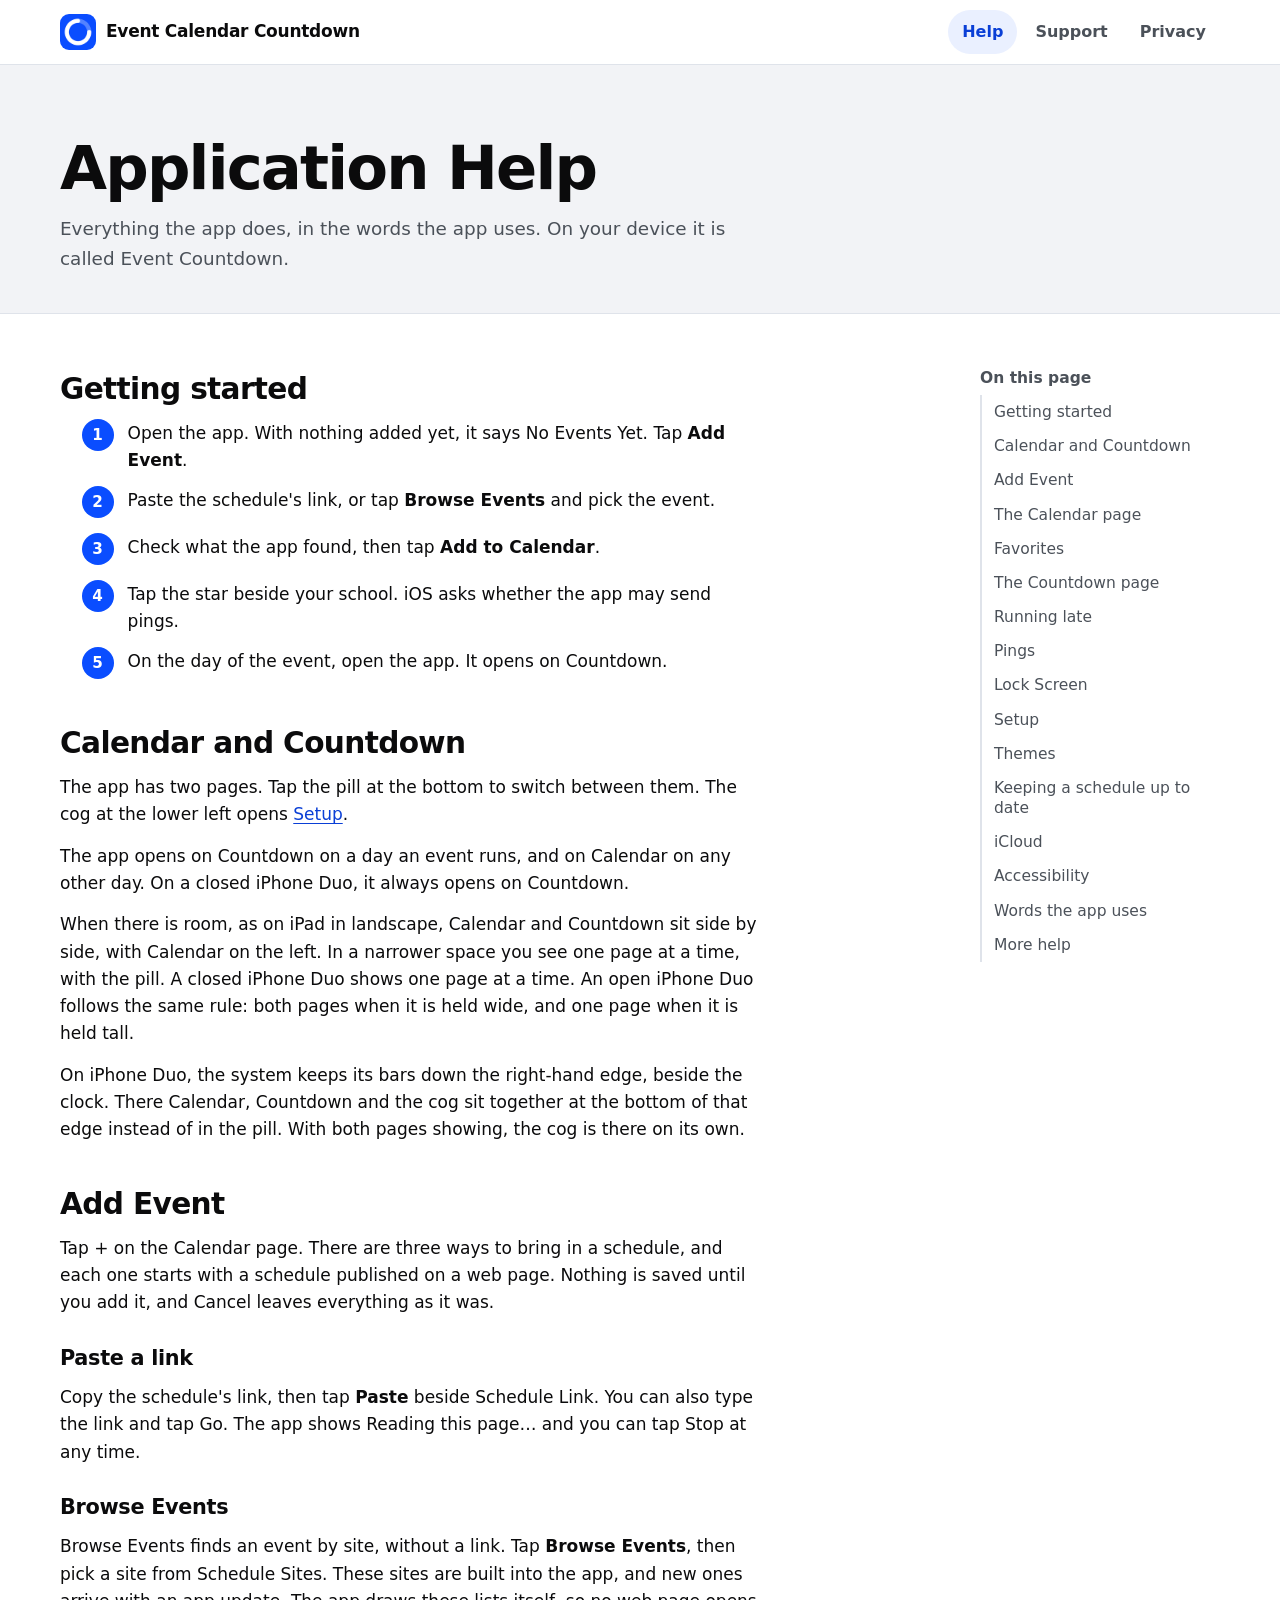
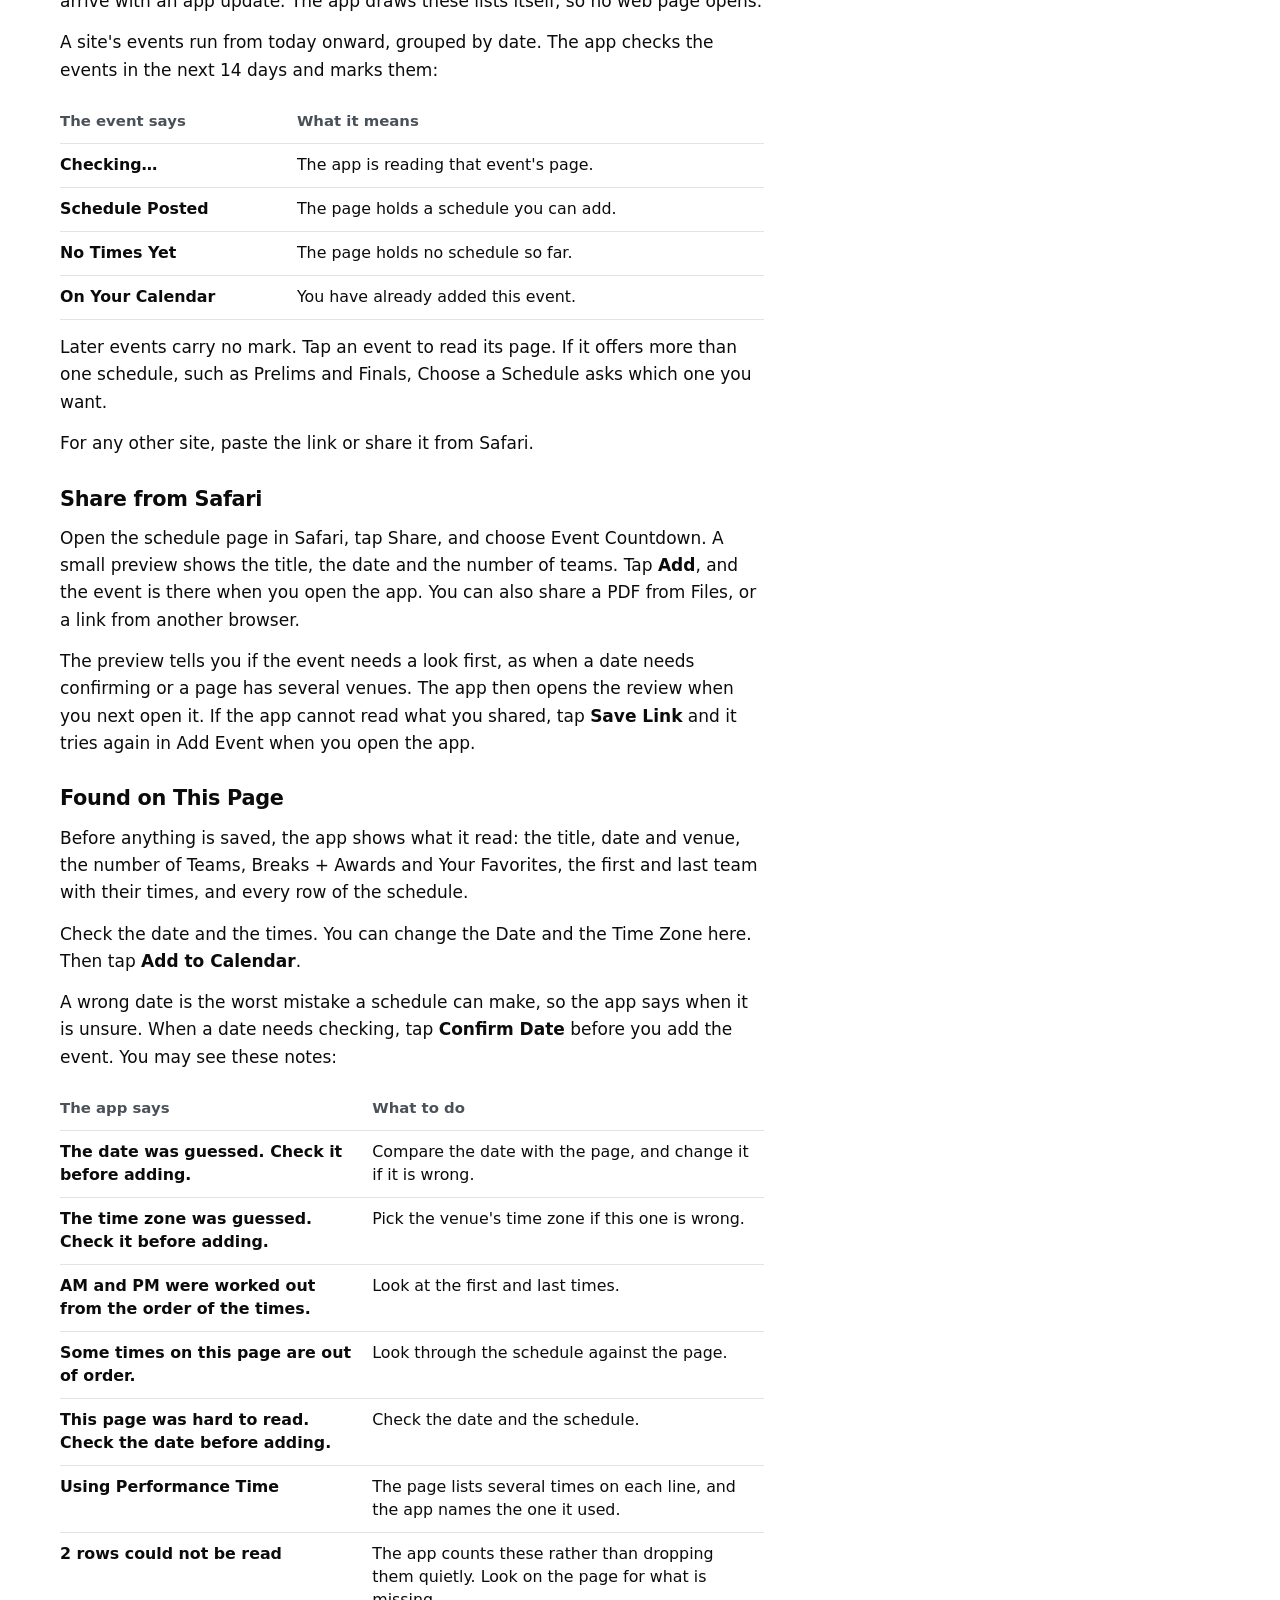
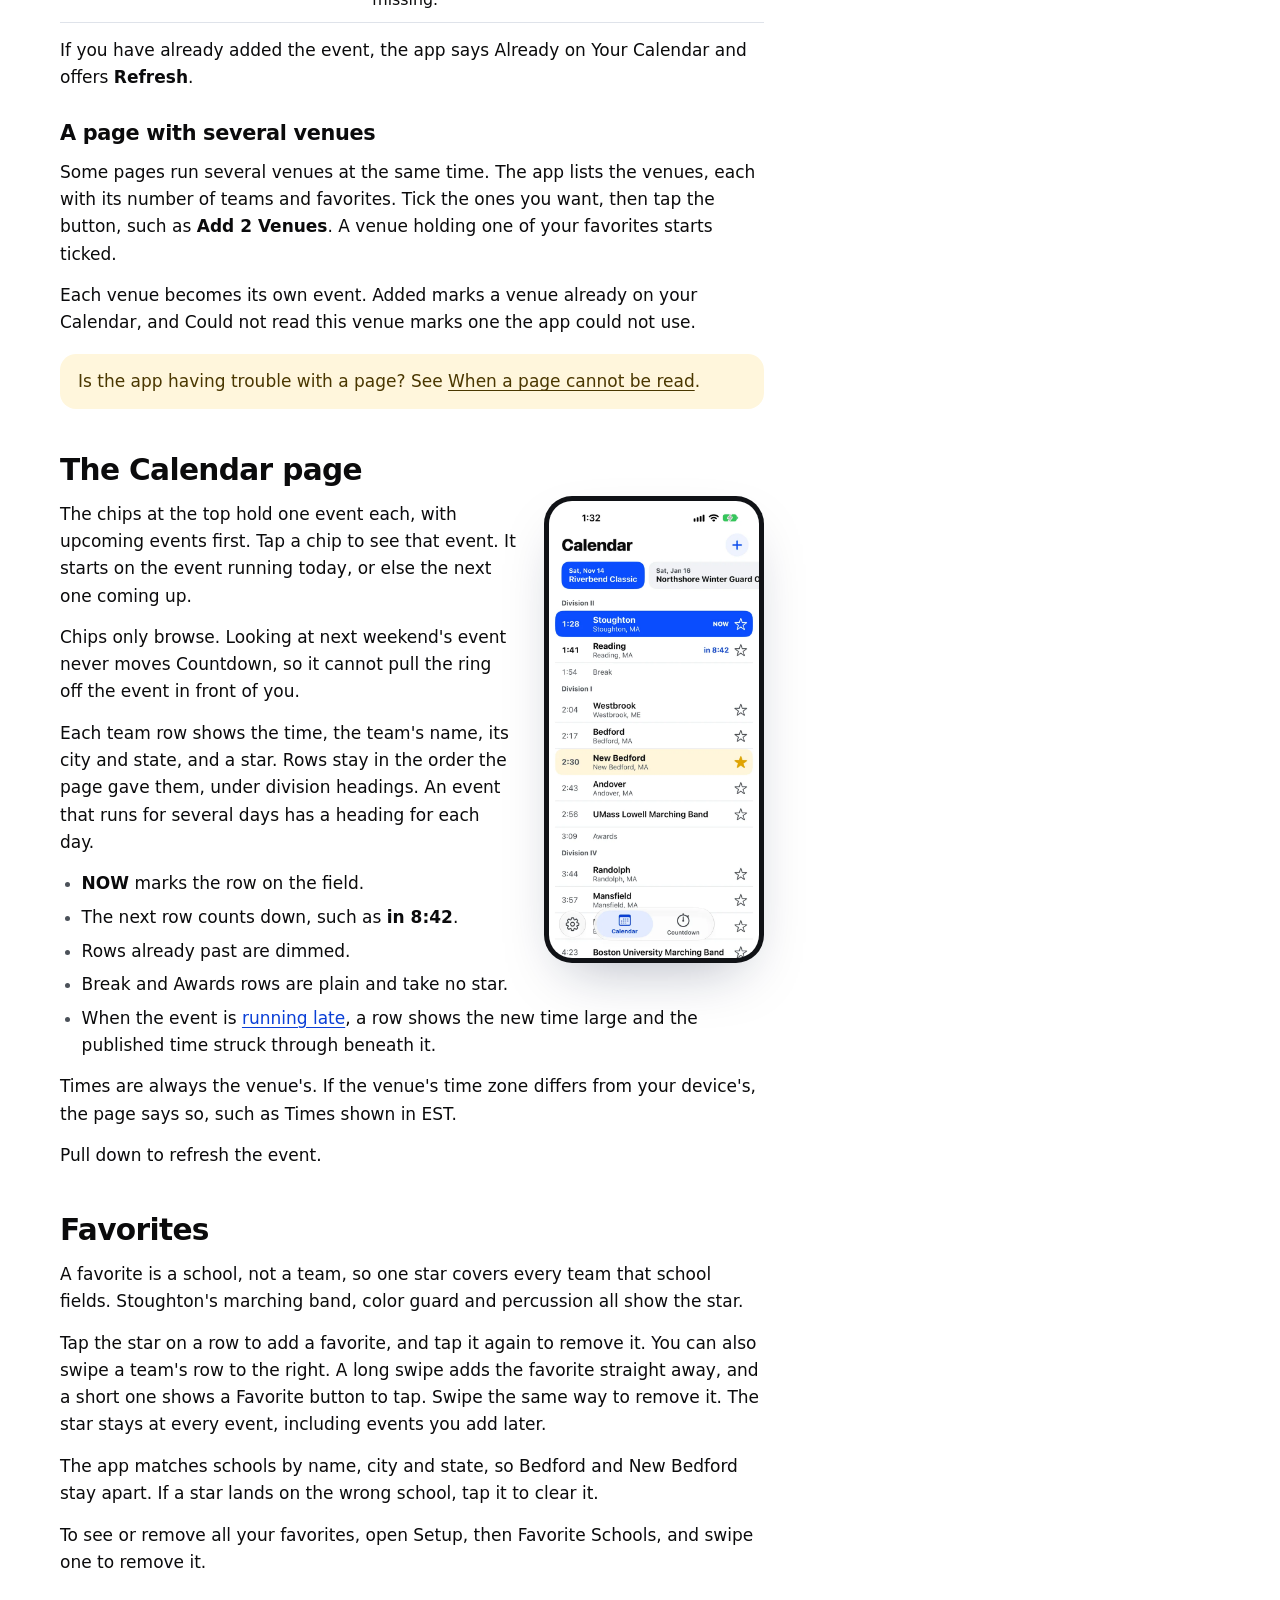
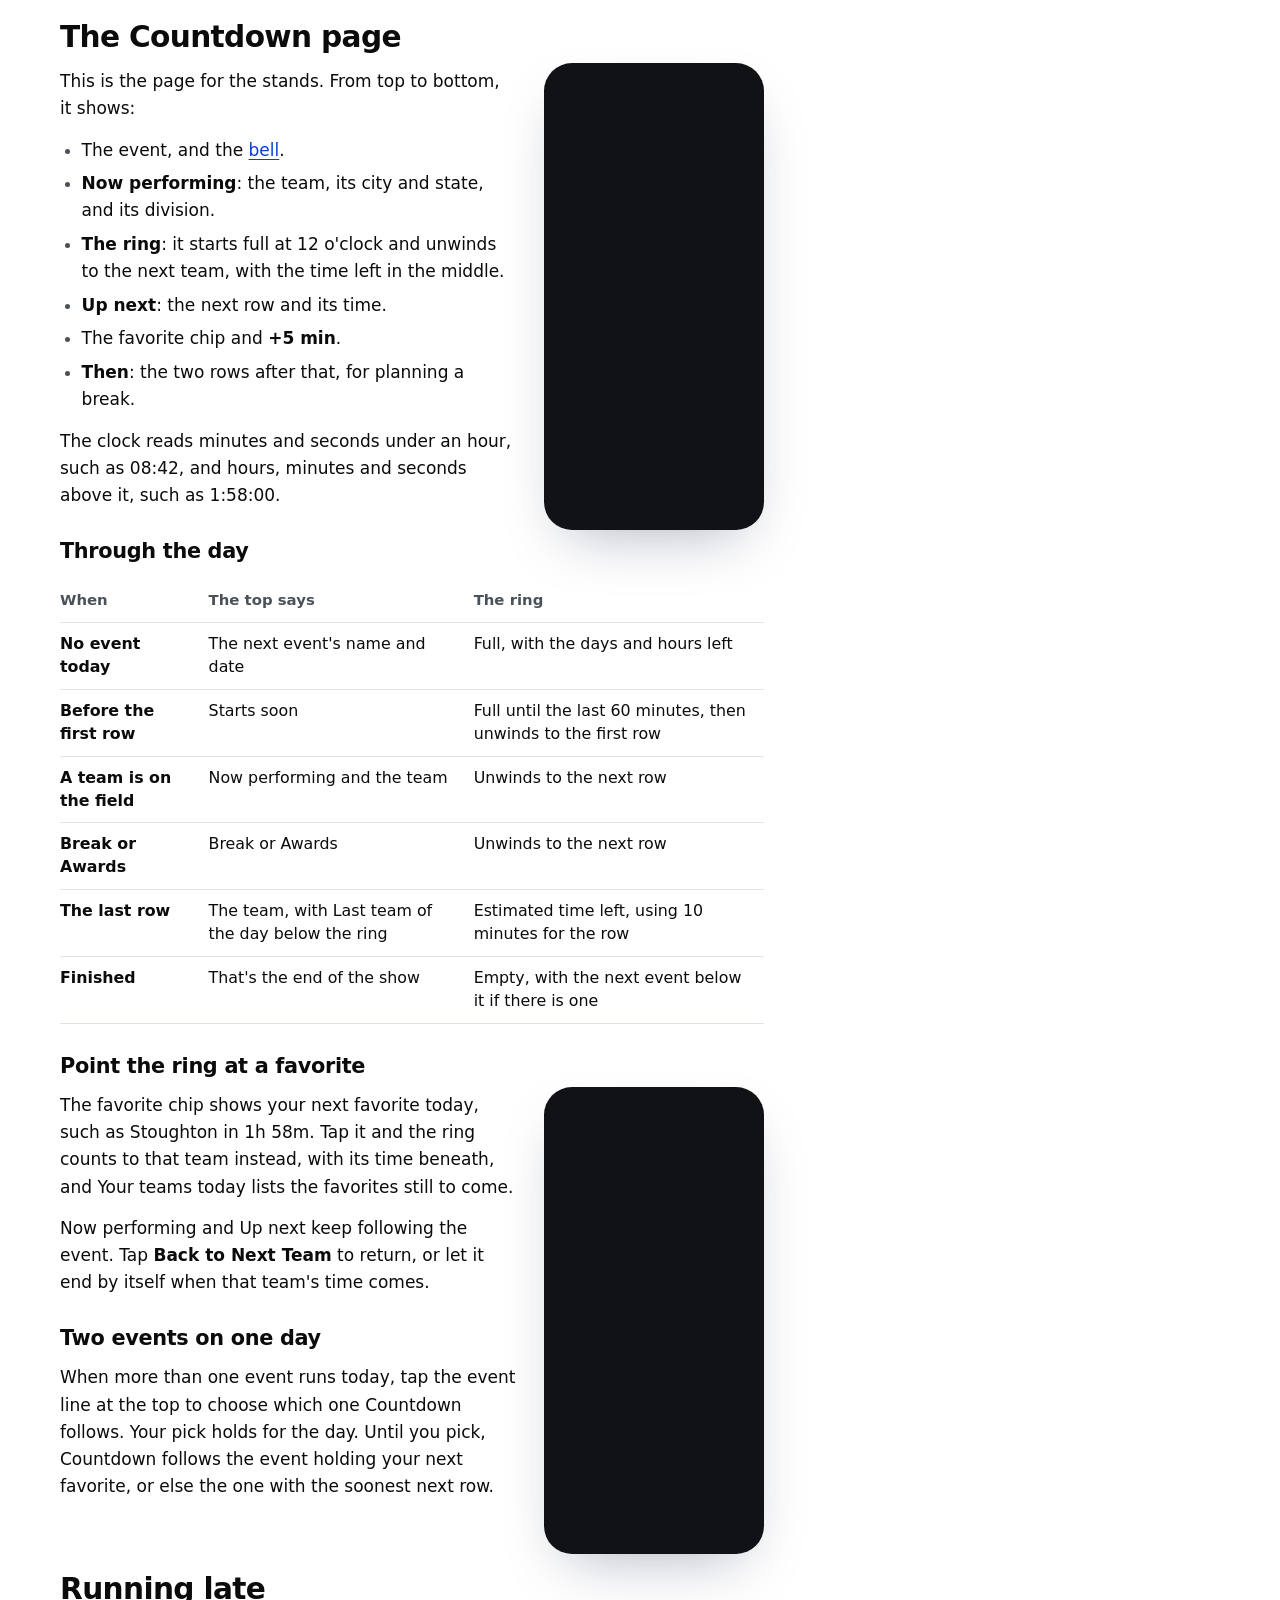
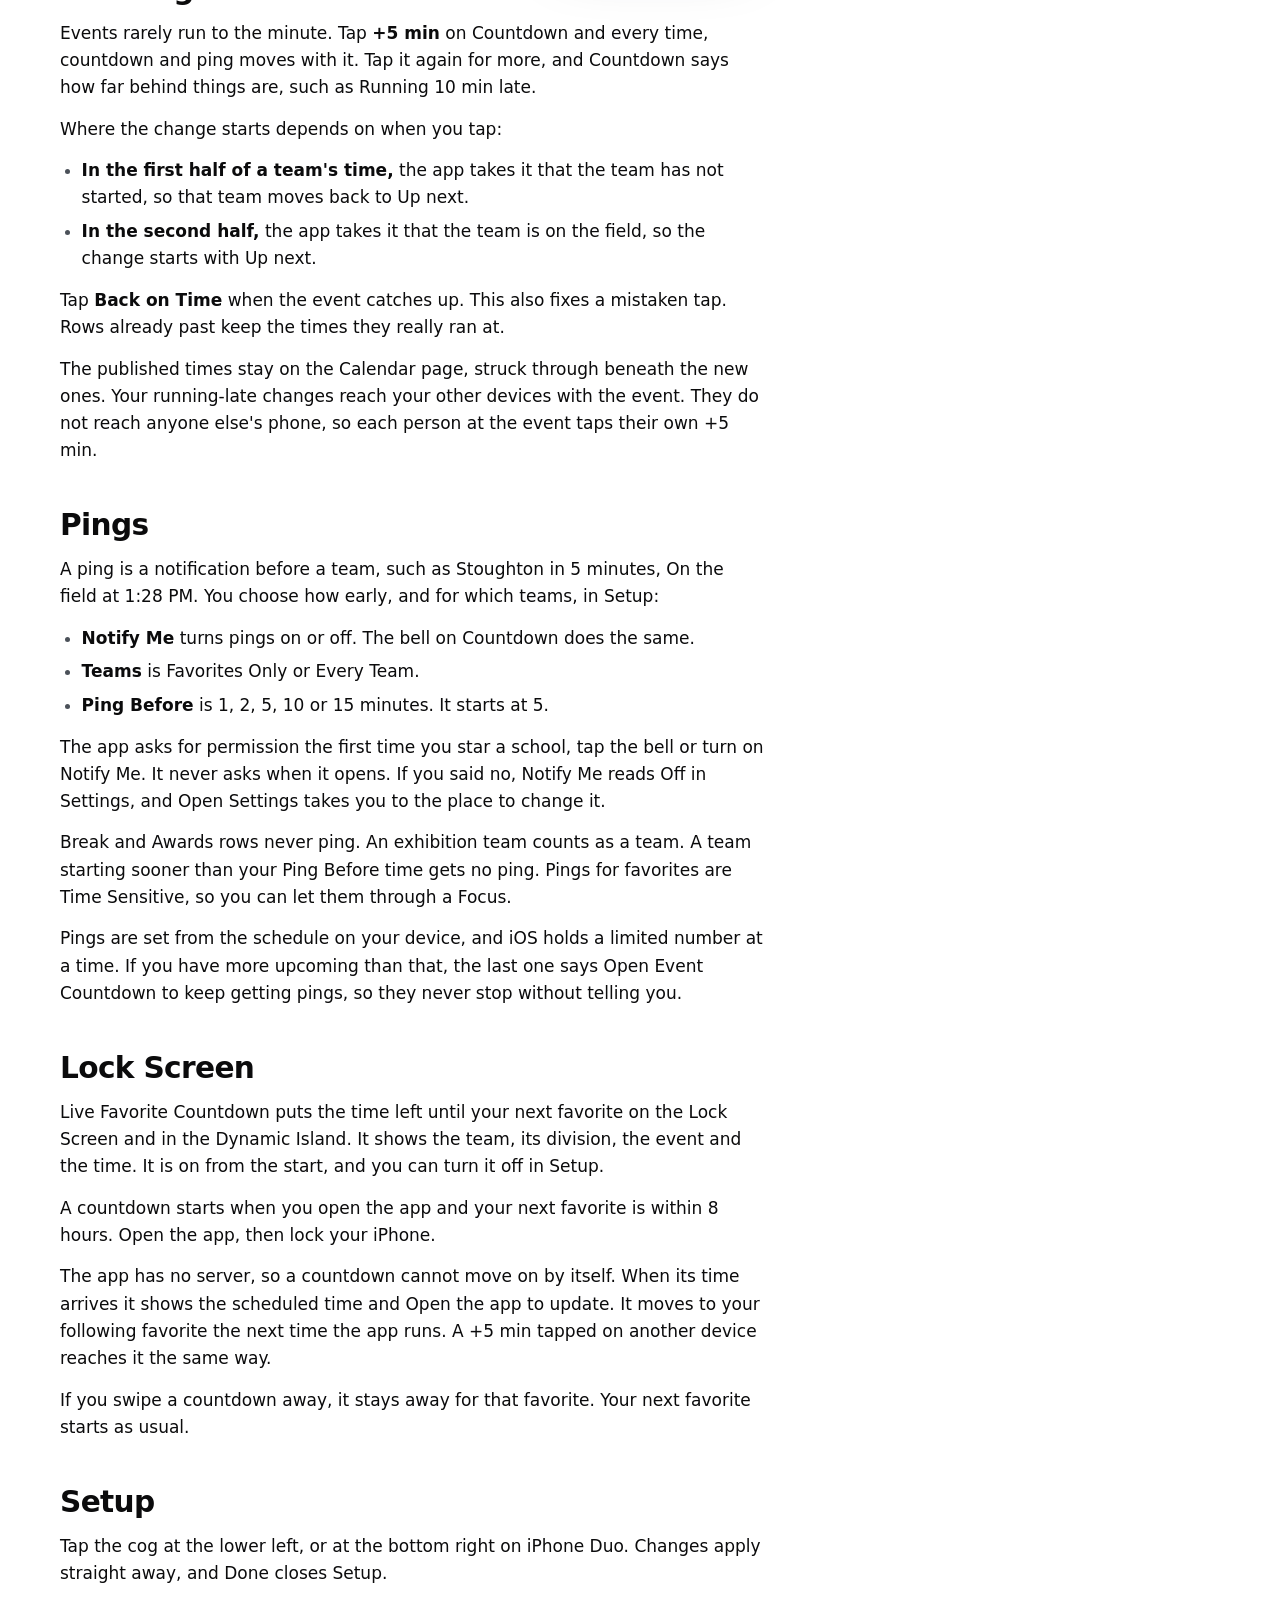
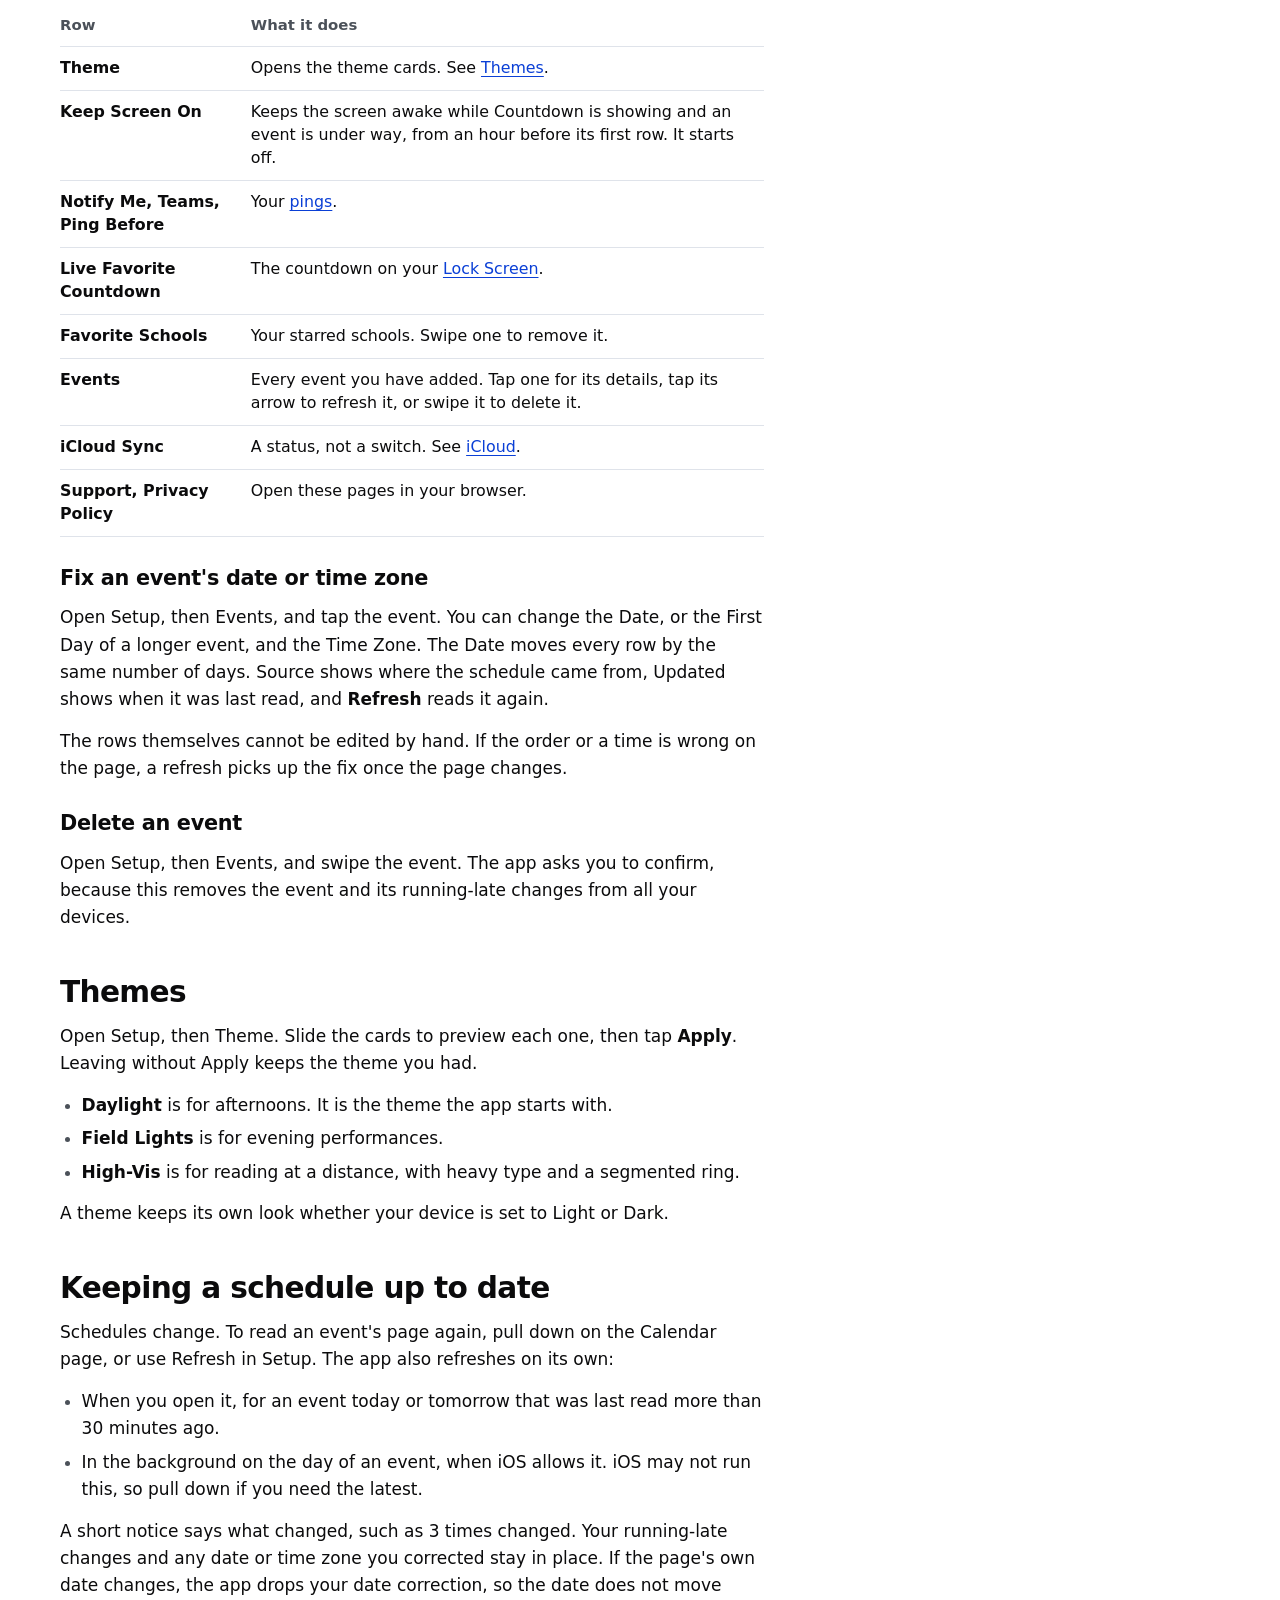
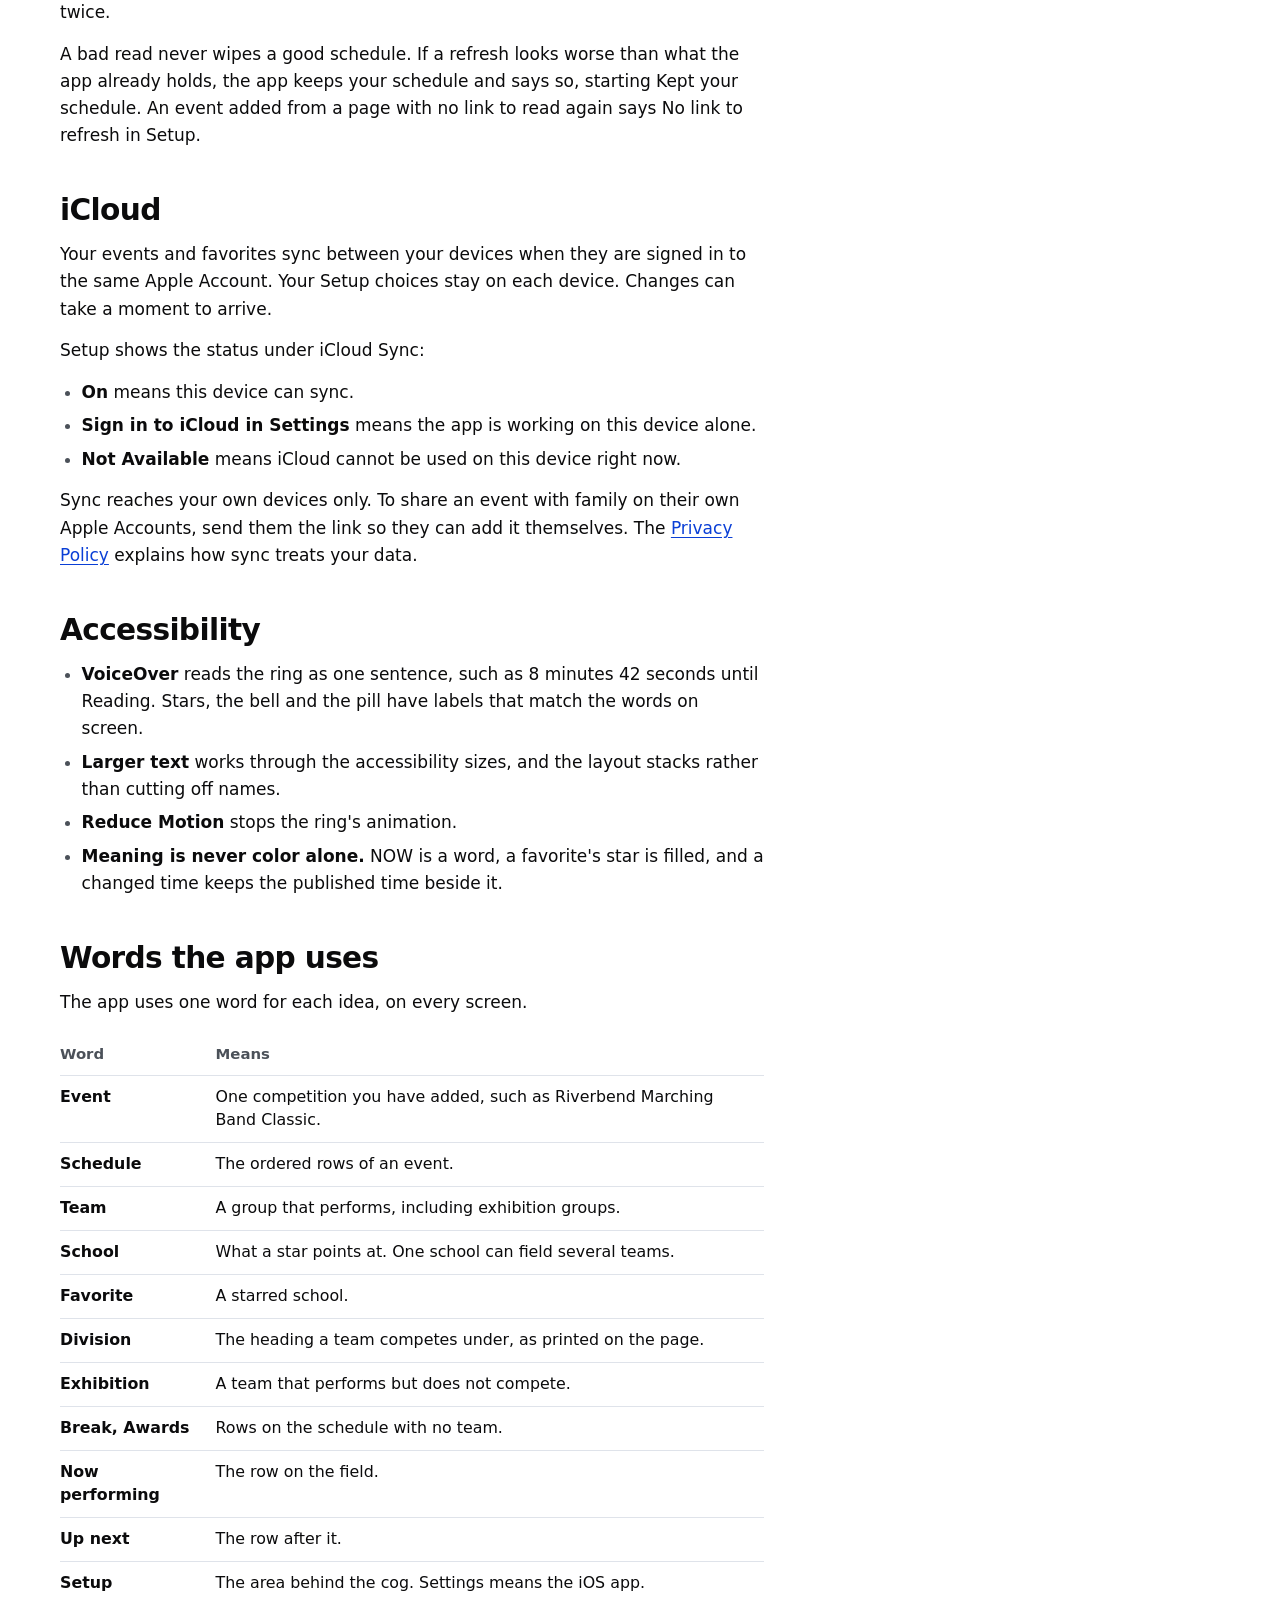
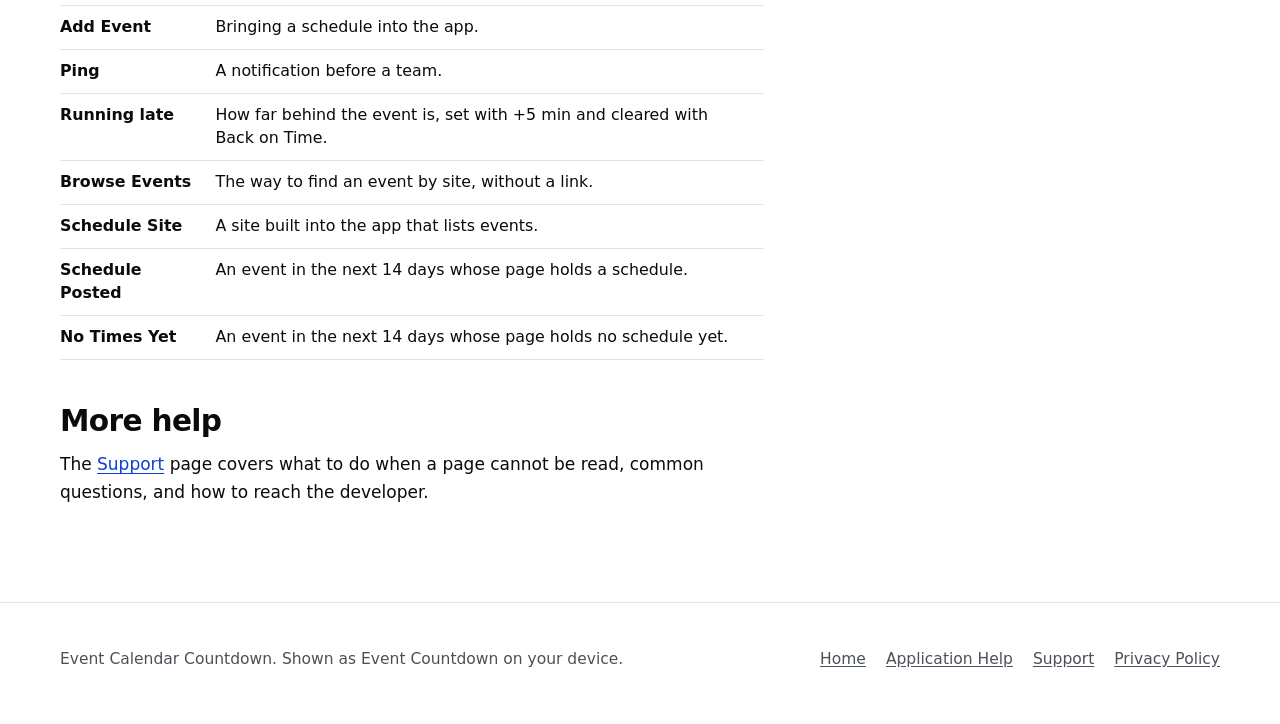
==== help/index.html @ 57c21046 "Date the policy November 2, 2026 and describe the iPhone Duo side bar in Help" ====
<!doctype html>
<html lang="en">
<head>
<meta charset="utf-8">
<meta name="viewport" content="width=device-width, initial-scale=1">
<meta http-equiv="Content-Security-Policy" content="default-src 'none'; img-src 'self'; style-src 'self'; base-uri 'none'; form-action 'none'">
<meta name="referrer" content="no-referrer">
<title>Application Help · Event Calendar Countdown</title>
<meta name="description" content="Every feature of Event Calendar Countdown, from adding a schedule to the Lock Screen countdown.">
<meta name="color-scheme" content="light dark">
<meta name="theme-color" content="#ffffff" media="(prefers-color-scheme: light)">
<meta name="theme-color" content="#0a0e13" media="(prefers-color-scheme: dark)">
<link rel="canonical" href="https://mgapps7.github.io/event-calendar-countdown/help/">
<meta property="og:type" content="website">
<meta property="og:site_name" content="Event Calendar Countdown">
<meta property="og:title" content="Application Help · Event Calendar Countdown">
<meta property="og:description" content="Every feature of Event Calendar Countdown, from adding a schedule to the Lock Screen countdown.">
<meta property="og:url" content="https://mgapps7.github.io/event-calendar-countdown/help/">
<meta property="og:image" content="https://mgapps7.github.io/event-calendar-countdown/assets/icon-512.png">
<link rel="icon" type="image/png" sizes="96x96" href="../assets/icon-96.png">
<link rel="apple-touch-icon" href="../assets/apple-touch-icon.png">
<link rel="stylesheet" href="../assets/site.css">
</head>
<body>
<a class="skip" href="#main">Skip to content</a>
<header class="site-header">
  <div class="wrap">
    <a class="brand" href="../">
      <img src="../assets/icon-96.png" width="36" height="36" alt="">
      <span>Event Calendar Countdown</span>
    </a>
    <nav class="site-nav" aria-label="Main">
      <ul>
        <li><a href="../help/" aria-current="page">Help</a></li>
        <li><a href="../support/">Support</a></li>
        <li><a href="../privacy/">Privacy</a></li>
      </ul>
    </nav>
  </div>
</header>
<main id="main">
<div class="doc-head">
  <div class="wrap">
    <h1>Application Help</h1>
    <p>Everything the app does, in the words the app uses. On your device it is called Event Countdown.</p>
  </div>
</div>
<div class="wrap doc-layout">
  <nav class="toc" aria-labelledby="toc-title">
    <h2 id="toc-title">On this page</h2>
    <ol>
      <li><a href="#getting-started">Getting started</a></li>
      <li><a href="#pages">Calendar and Countdown</a></li>
      <li><a href="#add-event">Add Event</a></li>
      <li><a href="#calendar">The Calendar page</a></li>
      <li><a href="#favorites">Favorites</a></li>
      <li><a href="#countdown">The Countdown page</a></li>
      <li><a href="#running-late">Running late</a></li>
      <li><a href="#pings">Pings</a></li>
      <li><a href="#lock-screen">Lock Screen</a></li>
      <li><a href="#setup">Setup</a></li>
      <li><a href="#themes">Themes</a></li>
      <li><a href="#refresh">Keeping a schedule up to date</a></li>
      <li><a href="#icloud">iCloud</a></li>
      <li><a href="#accessibility">Accessibility</a></li>
      <li><a href="#words">Words the app uses</a></li>
      <li><a href="#more-help">More help</a></li>
    </ol>
  </nav>
  <article class="prose">
<h2 id="getting-started">Getting started</h2>
<ol class="steps">
  <li>Open the app. With nothing added yet, it says No Events Yet. Tap <strong>Add Event</strong>.</li>
  <li>Paste the schedule's link, or tap <strong>Browse Events</strong> and pick the event.</li>
  <li>Check what the app found, then tap <strong>Add to Calendar</strong>.</li>
  <li>Tap the star beside your school. iOS asks whether the app may send pings.</li>
  <li>On the day of the event, open the app. It opens on Countdown.</li>
</ol>

<h2 id="pages">Calendar and Countdown</h2>
<p>The app has two pages. Tap the pill at the bottom to switch between them. The cog at the lower left opens <a href="#setup">Setup</a>.</p>
<p>The app opens on Countdown on a day an event runs, and on Calendar on any other day. On a closed iPhone Duo, it always opens on Countdown.</p>
<p>When there is room, as on iPad in landscape, Calendar and Countdown sit side by side, with Calendar on the left. In a narrower space you see one page at a time, with the pill. A closed iPhone Duo shows one page at a time. An open iPhone Duo follows the same rule: both pages when it is held wide, and one page when it is held tall.</p>
<p>On iPhone Duo, the system keeps its bars down the right-hand edge, beside the clock. There Calendar, Countdown and the cog sit together at the bottom of that edge instead of in the pill. With both pages showing, the cog is there on its own.</p>

<h2 id="add-event">Add Event</h2>
<p>Tap + on the Calendar page. There are three ways to bring in a schedule, and each one starts with a schedule published on a web page. Nothing is saved until you add it, and Cancel leaves everything as it was.</p>

<h3 id="paste-a-link">Paste a link</h3>
<p>Copy the schedule's link, then tap <strong>Paste</strong> beside Schedule Link. You can also type the link and tap Go. The app shows Reading this page… and you can tap Stop at any time.</p>

<h3 id="browse-events">Browse Events</h3>
<p>Browse Events finds an event by site, without a link. Tap <strong>Browse Events</strong>, then pick a site from Schedule Sites. These sites are built into the app, and new ones arrive with an app update. The app draws these lists itself, so no web page opens.</p>
<p>A site's events run from today onward, grouped by date. The app checks the events in the next 14 days and marks them:</p>
<table class="stack">
  <thead><tr><th scope="col">The event says</th><th scope="col">What it means</th></tr></thead>
  <tbody>
    <tr><td data-label="The event says">Checking…</td><td data-label="What it means">The app is reading that event's page.</td></tr>
    <tr><td data-label="The event says">Schedule Posted</td><td data-label="What it means">The page holds a schedule you can add.</td></tr>
    <tr><td data-label="The event says">No Times Yet</td><td data-label="What it means">The page holds no schedule so far.</td></tr>
    <tr><td data-label="The event says">On Your Calendar</td><td data-label="What it means">You have already added this event.</td></tr>
  </tbody>
</table>
<p>Later events carry no mark. Tap an event to read its page. If it offers more than one schedule, such as Prelims and Finals, Choose a Schedule asks which one you want.</p>
<p>For any other site, paste the link or share it from Safari.</p>

<h3 id="share">Share from Safari</h3>
<p>Open the schedule page in Safari, tap Share, and choose Event Countdown. A small preview shows the title, the date and the number of teams. Tap <strong>Add</strong>, and the event is there when you open the app. You can also share a PDF from Files, or a link from another browser.</p>
<p>The preview tells you if the event needs a look first, as when a date needs confirming or a page has several venues. The app then opens the review when you next open it. If the app cannot read what you shared, tap <strong>Save Link</strong> and it tries again in Add Event when you open the app.</p>

<h3 id="found-on-this-page">Found on This Page</h3>
<p>Before anything is saved, the app shows what it read: the title, date and venue, the number of Teams, Breaks + Awards and Your Favorites, the first and last team with their times, and every row of the schedule.</p>
<p>Check the date and the times. You can change the Date and the Time Zone here. Then tap <strong>Add to Calendar</strong>.</p>
<p>A wrong date is the worst mistake a schedule can make, so the app says when it is unsure. When a date needs checking, tap <strong>Confirm Date</strong> before you add the event. You may see these notes:</p>
<table class="stack">
  <thead><tr><th scope="col">The app says</th><th scope="col">What to do</th></tr></thead>
  <tbody>
    <tr><td data-label="The app says">The date was guessed. Check it before adding.</td><td data-label="What to do">Compare the date with the page, and change it if it is wrong.</td></tr>
    <tr><td data-label="The app says">The time zone was guessed. Check it before adding.</td><td data-label="What to do">Pick the venue's time zone if this one is wrong.</td></tr>
    <tr><td data-label="The app says">AM and PM were worked out from the order of the times.</td><td data-label="What to do">Look at the first and last times.</td></tr>
    <tr><td data-label="The app says">Some times on this page are out of order.</td><td data-label="What to do">Look through the schedule against the page.</td></tr>
    <tr><td data-label="The app says">This page was hard to read. Check the date before adding.</td><td data-label="What to do">Check the date and the schedule.</td></tr>
    <tr><td data-label="The app says">Using Performance Time</td><td data-label="What to do">The page lists several times on each line, and the app names the one it used.</td></tr>
    <tr><td data-label="The app says">2 rows could not be read</td><td data-label="What to do">The app counts these rather than dropping them quietly. Look on the page for what is missing.</td></tr>
  </tbody>
</table>
<p>If you have already added the event, the app says Already on Your Calendar and offers <strong>Refresh</strong>.</p>

<h3 id="venues">A page with several venues</h3>
<p>Some pages run several venues at the same time. The app lists the venues, each with its number of teams and favorites. Tick the ones you want, then tap the button, such as <strong>Add 2 Venues</strong>. A venue holding one of your favorites starts ticked.</p>
<p>Each venue becomes its own event. Added marks a venue already on your Calendar, and Could not read this venue marks one the app could not use.</p>
<div class="note">Is the app having trouble with a page? See <a href="../support/#when-a-page-cannot-be-read">When a page cannot be read</a>.</div>

<h2 id="calendar">The Calendar page</h2>
<figure class="phone shot"><img src="../assets/shots/iphone-calendar.webp" width="680" height="1478" loading="lazy" alt="The Calendar page. Stoughton shows NOW, Reading counts down, Break and Awards rows have no star, and New Bedford is starred."></figure>
<p>The chips at the top hold one event each, with upcoming events first. Tap a chip to see that event. It starts on the event running today, or else the next one coming up.</p>
<p>Chips only browse. Looking at next weekend's event never moves Countdown, so it cannot pull the ring off the event in front of you.</p>
<p>Each team row shows the time, the team's name, its city and state, and a star. Rows stay in the order the page gave them, under division headings. An event that runs for several days has a heading for each day.</p>
<ul>
  <li><strong>NOW</strong> marks the row on the field.</li>
  <li>The next row counts down, such as <strong>in 8:42</strong>.</li>
  <li>Rows already past are dimmed.</li>
  <li>Break and Awards rows are plain and take no star.</li>
  <li>When the event is <a href="#running-late">running late</a>, a row shows the new time large and the published time struck through beneath it.</li>
</ul>
<p>Times are always the venue's. If the venue's time zone differs from your device's, the page says so, such as Times shown in EST.</p>
<p>Pull down to refresh the event.</p>

<h2 id="favorites">Favorites</h2>
<p>A favorite is a school, not a team, so one star covers every team that school fields. Stoughton's marching band, color guard and percussion all show the star.</p>
<p>Tap the star on a row to add a favorite, and tap it again to remove it. You can also swipe a team's row to the right. A long swipe adds the favorite straight away, and a short one shows a Favorite button to tap. Swipe the same way to remove it. The star stays at every event, including events you add later.</p>
<p>The app matches schools by name, city and state, so Bedford and New Bedford stay apart. If a star lands on the wrong school, tap it to clear it.</p>
<p>To see or remove all your favorites, open Setup, then Favorite Schools, and swipe one to remove it.</p>

<h2 id="countdown">The Countdown page</h2>
<figure class="phone shot"><img src="../assets/shots/iphone-now.webp" width="680" height="1478" loading="lazy" alt="The Countdown page. Stoughton is now performing, the ring shows 08:42 until Reading, and Reading is up next at 1:41 PM."></figure>
<p>This is the page for the stands. From top to bottom, it shows:</p>
<ul>
  <li>The event, and the <a href="#pings">bell</a>.</li>
  <li><strong>Now performing</strong>: the team, its city and state, and its division.</li>
  <li><strong>The ring</strong>: it starts full at 12 o'clock and unwinds to the next team, with the time left in the middle.</li>
  <li><strong>Up next</strong>: the next row and its time.</li>
  <li>The favorite chip and <strong>+5 min</strong>.</li>
  <li><strong>Then</strong>: the two rows after that, for planning a break.</li>
</ul>
<p>The clock reads minutes and seconds under an hour, such as 08:42, and hours, minutes and seconds above it, such as 1:58:00.</p>

<h3 id="through-the-day">Through the day</h3>
<table class="stack">
  <thead><tr><th scope="col">When</th><th scope="col">The top says</th><th scope="col">The ring</th></tr></thead>
  <tbody>
    <tr><td data-label="When">No event today</td><td data-label="The top says">The next event's name and date</td><td data-label="The ring">Full, with the days and hours left</td></tr>
    <tr><td data-label="When">Before the first row</td><td data-label="The top says">Starts soon</td><td data-label="The ring">Full until the last 60 minutes, then unwinds to the first row</td></tr>
    <tr><td data-label="When">A team is on the field</td><td data-label="The top says">Now performing and the team</td><td data-label="The ring">Unwinds to the next row</td></tr>
    <tr><td data-label="When">Break or Awards</td><td data-label="The top says">Break or Awards</td><td data-label="The ring">Unwinds to the next row</td></tr>
    <tr><td data-label="When">The last row</td><td data-label="The top says">The team, with Last team of the day below the ring</td><td data-label="The ring">Estimated time left, using 10 minutes for the row</td></tr>
    <tr><td data-label="When">Finished</td><td data-label="The top says">That's the end of the show</td><td data-label="The ring">Empty, with the next event below it if there is one</td></tr>
  </tbody>
</table>

<h3 id="ring-focus">Point the ring at a favorite</h3>
<figure class="phone shot"><img src="../assets/shots/iphone-focus.webp" width="680" height="1478" loading="lazy" alt="The ring pointed at a favorite. It reads 1:58:00 until Stoughton at 1:28 PM, with Back to Next Team and a Your teams today list."></figure>
<p>The favorite chip shows your next favorite today, such as Stoughton in 1h 58m. Tap it and the ring counts to that team instead, with its time beneath, and Your teams today lists the favorites still to come.</p>
<p>Now performing and Up next keep following the event. Tap <strong>Back to Next Team</strong> to return, or let it end by itself when that team's time comes.</p>

<h3 id="two-events">Two events on one day</h3>
<p>When more than one event runs today, tap the event line at the top to choose which one Countdown follows. Your pick holds for the day. Until you pick, Countdown follows the event holding your next favorite, or else the one with the soonest next row.</p>

<h2 id="running-late">Running late</h2>
<p>Events rarely run to the minute. Tap <strong>+5 min</strong> on Countdown and every time, countdown and ping moves with it. Tap it again for more, and Countdown says how far behind things are, such as Running 10 min late.</p>
<p>Where the change starts depends on when you tap:</p>
<ul>
  <li><strong>In the first half of a team's time,</strong> the app takes it that the team has not started, so that team moves back to Up next.</li>
  <li><strong>In the second half,</strong> the app takes it that the team is on the field, so the change starts with Up next.</li>
</ul>
<p>Tap <strong>Back on Time</strong> when the event catches up. This also fixes a mistaken tap. Rows already past keep the times they really ran at.</p>
<p>The published times stay on the Calendar page, struck through beneath the new ones. Your running-late changes reach your other devices with the event. They do not reach anyone else's phone, so each person at the event taps their own +5 min.</p>

<h2 id="pings">Pings</h2>
<p>A ping is a notification before a team, such as Stoughton in 5 minutes, On the field at 1:28 PM. You choose how early, and for which teams, in Setup:</p>
<ul>
  <li><strong>Notify Me</strong> turns pings on or off. The bell on Countdown does the same.</li>
  <li><strong>Teams</strong> is Favorites Only or Every Team.</li>
  <li><strong>Ping Before</strong> is 1, 2, 5, 10 or 15 minutes. It starts at 5.</li>
</ul>
<p>The app asks for permission the first time you star a school, tap the bell or turn on Notify Me. It never asks when it opens. If you said no, Notify Me reads Off in Settings, and Open Settings takes you to the place to change it.</p>
<p>Break and Awards rows never ping. An exhibition team counts as a team. A team starting sooner than your Ping Before time gets no ping. Pings for favorites are Time Sensitive, so you can let them through a Focus.</p>
<p>Pings are set from the schedule on your device, and iOS holds a limited number at a time. If you have more upcoming than that, the last one says Open Event Countdown to keep getting pings, so they never stop without telling you.</p>

<h2 id="lock-screen">Lock Screen</h2>
<p>Live Favorite Countdown puts the time left until your next favorite on the Lock Screen and in the Dynamic Island. It shows the team, its division, the event and the time. It is on from the start, and you can turn it off in Setup.</p>
<p>A countdown starts when you open the app and your next favorite is within 8 hours. Open the app, then lock your iPhone.</p>
<p>The app has no server, so a countdown cannot move on by itself. When its time arrives it shows the scheduled time and Open the app to update. It moves to your following favorite the next time the app runs. A +5 min tapped on another device reaches it the same way.</p>
<p>If you swipe a countdown away, it stays away for that favorite. Your next favorite starts as usual.</p>

<h2 id="setup">Setup</h2>
<p>Tap the cog at the lower left, or at the bottom right on iPhone Duo. Changes apply straight away, and Done closes Setup.</p>
<table class="stack">
  <thead><tr><th scope="col">Row</th><th scope="col">What it does</th></tr></thead>
  <tbody>
    <tr><td data-label="Row">Theme</td><td data-label="What it does">Opens the theme cards. See <a href="#themes">Themes</a>.</td></tr>
    <tr><td data-label="Row">Keep Screen On</td><td data-label="What it does">Keeps the screen awake while Countdown is showing and an event is under way, from an hour before its first row. It starts off.</td></tr>
    <tr><td data-label="Row">Notify Me, Teams, Ping Before</td><td data-label="What it does">Your <a href="#pings">pings</a>.</td></tr>
    <tr><td data-label="Row">Live Favorite Countdown</td><td data-label="What it does">The countdown on your <a href="#lock-screen">Lock Screen</a>.</td></tr>
    <tr><td data-label="Row">Favorite Schools</td><td data-label="What it does">Your starred schools. Swipe one to remove it.</td></tr>
    <tr><td data-label="Row">Events</td><td data-label="What it does">Every event you have added. Tap one for its details, tap its arrow to refresh it, or swipe it to delete it.</td></tr>
    <tr><td data-label="Row">iCloud Sync</td><td data-label="What it does">A status, not a switch. See <a href="#icloud">iCloud</a>.</td></tr>
    <tr><td data-label="Row">Support, Privacy Policy</td><td data-label="What it does">Open these pages in your browser.</td></tr>
  </tbody>
</table>

<h3 id="fix-an-event">Fix an event's date or time zone</h3>
<p>Open Setup, then Events, and tap the event. You can change the Date, or the First Day of a longer event, and the Time Zone. The Date moves every row by the same number of days. Source shows where the schedule came from, Updated shows when it was last read, and <strong>Refresh</strong> reads it again.</p>
<p>The rows themselves cannot be edited by hand. If the order or a time is wrong on the page, a refresh picks up the fix once the page changes.</p>

<h3 id="delete-an-event">Delete an event</h3>
<p>Open Setup, then Events, and swipe the event. The app asks you to confirm, because this removes the event and its running-late changes from all your devices.</p>

<h2 id="themes">Themes</h2>
<p>Open Setup, then Theme. Slide the cards to preview each one, then tap <strong>Apply</strong>. Leaving without Apply keeps the theme you had.</p>
<ul>
  <li><strong>Daylight</strong> is for afternoons. It is the theme the app starts with.</li>
  <li><strong>Field Lights</strong> is for evening performances.</li>
  <li><strong>High-Vis</strong> is for reading at a distance, with heavy type and a segmented ring.</li>
</ul>
<p>A theme keeps its own look whether your device is set to Light or Dark.</p>

<h2 id="refresh">Keeping a schedule up to date</h2>
<p>Schedules change. To read an event's page again, pull down on the Calendar page, or use Refresh in Setup. The app also refreshes on its own:</p>
<ul>
  <li>When you open it, for an event today or tomorrow that was last read more than 30 minutes ago.</li>
  <li>In the background on the day of an event, when iOS allows it. iOS may not run this, so pull down if you need the latest.</li>
</ul>
<p>A short notice says what changed, such as 3 times changed. Your running-late changes and any date or time zone you corrected stay in place. If the page's own date changes, the app drops your date correction, so the date does not move twice.</p>
<p>A bad read never wipes a good schedule. If a refresh looks worse than what the app already holds, the app keeps your schedule and says so, starting Kept your schedule. An event added from a page with no link to read again says No link to refresh in Setup.</p>

<h2 id="icloud">iCloud</h2>
<p>Your events and favorites sync between your devices when they are signed in to the same Apple Account. Your Setup choices stay on each device. Changes can take a moment to arrive.</p>
<p>Setup shows the status under iCloud Sync:</p>
<ul>
  <li><strong>On</strong> means this device can sync.</li>
  <li><strong>Sign in to iCloud in Settings</strong> means the app is working on this device alone.</li>
  <li><strong>Not Available</strong> means iCloud cannot be used on this device right now.</li>
</ul>
<p>Sync reaches your own devices only. To share an event with family on their own Apple Accounts, send them the link so they can add it themselves. The <a href="../privacy/">Privacy Policy</a> explains how sync treats your data.</p>

<h2 id="accessibility">Accessibility</h2>
<ul>
  <li><strong>VoiceOver</strong> reads the ring as one sentence, such as 8 minutes 42 seconds until Reading. Stars, the bell and the pill have labels that match the words on screen.</li>
  <li><strong>Larger text</strong> works through the accessibility sizes, and the layout stacks rather than cutting off names.</li>
  <li><strong>Reduce Motion</strong> stops the ring's animation.</li>
  <li><strong>Meaning is never color alone.</strong> NOW is a word, a favorite's star is filled, and a changed time keeps the published time beside it.</li>
</ul>

<h2 id="words">Words the app uses</h2>
<p>The app uses one word for each idea, on every screen.</p>
<table class="stack">
  <thead><tr><th scope="col">Word</th><th scope="col">Means</th></tr></thead>
  <tbody>
    <tr><td data-label="Word">Event</td><td data-label="Means">One competition you have added, such as Riverbend Marching Band Classic.</td></tr>
    <tr><td data-label="Word">Schedule</td><td data-label="Means">The ordered rows of an event.</td></tr>
    <tr><td data-label="Word">Team</td><td data-label="Means">A group that performs, including exhibition groups.</td></tr>
    <tr><td data-label="Word">School</td><td data-label="Means">What a star points at. One school can field several teams.</td></tr>
    <tr><td data-label="Word">Favorite</td><td data-label="Means">A starred school.</td></tr>
    <tr><td data-label="Word">Division</td><td data-label="Means">The heading a team competes under, as printed on the page.</td></tr>
    <tr><td data-label="Word">Exhibition</td><td data-label="Means">A team that performs but does not compete.</td></tr>
    <tr><td data-label="Word">Break, Awards</td><td data-label="Means">Rows on the schedule with no team.</td></tr>
    <tr><td data-label="Word">Now performing</td><td data-label="Means">The row on the field.</td></tr>
    <tr><td data-label="Word">Up next</td><td data-label="Means">The row after it.</td></tr>
    <tr><td data-label="Word">Setup</td><td data-label="Means">The area behind the cog. Settings means the iOS app.</td></tr>
    <tr><td data-label="Word">Add Event</td><td data-label="Means">Bringing a schedule into the app.</td></tr>
    <tr><td data-label="Word">Ping</td><td data-label="Means">A notification before a team.</td></tr>
    <tr><td data-label="Word">Running late</td><td data-label="Means">How far behind the event is, set with +5 min and cleared with Back on Time.</td></tr>
    <tr><td data-label="Word">Browse Events</td><td data-label="Means">The way to find an event by site, without a link.</td></tr>
    <tr><td data-label="Word">Schedule Site</td><td data-label="Means">A site built into the app that lists events.</td></tr>
    <tr><td data-label="Word">Schedule Posted</td><td data-label="Means">An event in the next 14 days whose page holds a schedule.</td></tr>
    <tr><td data-label="Word">No Times Yet</td><td data-label="Means">An event in the next 14 days whose page holds no schedule yet.</td></tr>
  </tbody>
</table>

<h2 id="more-help">More help</h2>
<p>The <a href="../support/">Support</a> page covers what to do when a page cannot be read, common questions, and how to reach the developer.</p>

  </article>
</div>
</main>
<footer class="site-footer">
  <div class="wrap">
    <p>Event Calendar Countdown. Shown as Event Countdown on your device.</p>
    <ul>
      <li><a href="../">Home</a></li>
      <li><a href="../help/">Application Help</a></li>
      <li><a href="../support/">Support</a></li>
      <li><a href="../privacy/">Privacy Policy</a></li>
    </ul>
  </div>
</footer>
</body>
</html>
---- assets/site.css ----
/* Event Calendar Countdown. Light is the app's Daylight theme, dark is its Field Lights theme. */

:root {
  color-scheme: light dark;

  --bg: #ffffff;
  --bg-soft: #f2f3f6;
  --card: #ffffff;
  --text: #0b0b0c;
  --muted: #4b5159;
  --accent: #0a4dff;
  --accent-text: #0a3fd6;
  --accent-soft: #eaf0ff;
  --on-accent: #ffffff;
  --track: #e4e8ee;
  --line: #dfe3ea;
  --star: #e2a400;
  --favorite: #fff6dc;
  --favorite-text: #4a3700;
  --bezel: #101216;
  --shadow: 0 24px 60px -24px rgb(12 24 60 / 0.35);
  --header: rgb(255 255 255 / 0.82);

  --sans: system-ui, -apple-system, "SF Pro Text", "Segoe UI", Roboto, "Helvetica Neue", Arial, sans-serif;
  --gutter: clamp(16px, 4vw, 40px);
  --wide: 1160px;
  --prose: 44rem;
}

@media (prefers-color-scheme: dark) {
  :root {
    --bg: #0a0e13;
    --bg-soft: #10161d;
    --card: #141a21;
    --text: #f3f6f9;
    --muted: #a9b8c7;
    --accent: #37e08a;
    --accent-text: #37e08a;
    --accent-soft: #12281f;
    --on-accent: #06130c;
    --track: #1b232c;
    --line: #27313c;
    --star: #ffc53d;
    --favorite: #2b2410;
    --favorite-text: #ffe6a6;
    --bezel: #252c35;
    --shadow: 0 24px 60px -24px rgb(0 0 0 / 0.8);
    --header: rgb(10 14 19 / 0.82);
  }
}

*,
*::before,
*::after {
  box-sizing: border-box;
}

html {
  -webkit-text-size-adjust: 100%;
  text-size-adjust: 100%;
  scroll-padding-top: 84px;
}

body {
  margin: 0;
  background: var(--bg);
  color: var(--text);
  font-family: var(--sans);
  font-size: 1.0625rem;
  line-height: 1.6;
  -webkit-font-smoothing: antialiased;
  overflow-wrap: break-word;
}

img,
svg {
  display: block;
  max-width: 100%;
  height: auto;
}

a {
  color: var(--accent-text);
  text-underline-offset: 0.16em;
}

a:hover {
  text-decoration-thickness: 2px;
}

:focus-visible {
  outline: 3px solid var(--accent);
  outline-offset: 3px;
  border-radius: 4px;
}

h1,
h2,
h3 {
  margin: 0;
  font-weight: 800;
  letter-spacing: -0.022em;
  line-height: 1.1;
  text-wrap: balance;
}

p {
  margin: 0;
}

.visually-hidden {
  position: absolute;
  width: 1px;
  height: 1px;
  margin: -1px;
  padding: 0;
  overflow: hidden;
  clip-path: inset(50%);
  white-space: nowrap;
  border: 0;
}

.skip {
  position: absolute;
  left: 16px;
  top: -80px;
  z-index: 20;
  padding: 10px 16px;
  border-radius: 10px;
  background: var(--accent);
  color: var(--on-accent);
  font-weight: 700;
}

.skip:focus {
  top: 12px;
}

.wrap {
  width: min(100%, calc(var(--wide) + 2 * var(--gutter)));
  margin-inline: auto;
  padding-inline: var(--gutter);
}

/* Header */

.site-header {
  position: sticky;
  top: 0;
  z-index: 10;
  background: var(--header);
  -webkit-backdrop-filter: saturate(180%) blur(16px);
  backdrop-filter: saturate(180%) blur(16px);
  border-bottom: 1px solid var(--line);
}

.site-header .wrap {
  display: flex;
  align-items: center;
  justify-content: space-between;
  gap: 16px;
  min-height: 64px;
}

.brand {
  display: flex;
  align-items: center;
  gap: 10px;
  color: var(--text);
  font-weight: 800;
  letter-spacing: -0.015em;
  text-decoration: none;
}

.brand img {
  width: 36px;
  height: 36px;
  border-radius: 9px;
}

.site-nav ul {
  display: flex;
  gap: 4px;
  margin: 0;
  padding: 0;
  list-style: none;
}

.site-nav a {
  display: flex;
  align-items: center;
  min-height: 44px;
  padding-inline: 14px;
  border-radius: 999px;
  color: var(--muted);
  font-size: 1rem;
  font-weight: 600;
  text-decoration: none;
}

.site-nav a:hover {
  background: var(--bg-soft);
  color: var(--text);
}

.site-nav a[aria-current="page"] {
  background: var(--accent-soft);
  color: var(--accent-text);
}

@media (max-width: 640px) {
  .brand span {
    position: absolute;
    width: 1px;
    height: 1px;
    overflow: hidden;
    clip-path: inset(50%);
    white-space: nowrap;
  }

  .site-nav a {
    padding-inline: 12px;
  }
}

/* Device frames */

.phone {
  margin: 0;
  padding: 7px;
  border-radius: 40px;
  background: var(--bezel);
  box-shadow: var(--shadow);
}

.phone img {
  width: 100%;
  border-radius: 33px;
}

.tablet {
  margin: 0;
  padding: 10px;
  border-radius: 28px;
  background: var(--bezel);
  box-shadow: var(--shadow);
}

.tablet img {
  width: 100%;
  border-radius: 19px;
}

/* Hero */

.hero {
  overflow: hidden;
}

.hero .wrap {
  display: grid;
  grid-template-columns: minmax(0, 1.05fr) minmax(0, 1fr);
  align-items: center;
  gap: clamp(24px, 5vw, 72px);
  padding-block: clamp(40px, 7vw, 96px);
}

.eyebrow {
  color: var(--accent-text);
  font-size: 1rem;
  font-weight: 700;
}

.hero h1 {
  margin-top: 12px;
  font-size: clamp(2.9rem, 8vw, 5.5rem);
  letter-spacing: -0.035em;
  line-height: 1;
}

.lead {
  margin-top: 22px;
  max-width: 34rem;
  color: var(--muted);
  font-size: clamp(1.15rem, 2.2vw, 1.35rem);
  line-height: 1.5;
}

.hero-actions {
  display: flex;
  flex-wrap: wrap;
  align-items: center;
  gap: 12px;
  margin-top: 30px;
}

.button {
  display: inline-flex;
  align-items: center;
  justify-content: center;
  min-height: 52px;
  padding: 12px 26px;
  border-radius: 999px;
  background: var(--accent);
  color: var(--on-accent);
  font-weight: 700;
  text-decoration: none;
}

.button:hover {
  filter: brightness(1.08);
}

.button.quiet {
  background: var(--accent-soft);
  color: var(--accent-text);
}

.facts {
  display: flex;
  flex-wrap: wrap;
  gap: 8px 18px;
  margin: 22px 0 0;
  padding: 0;
  list-style: none;
  color: var(--muted);
  font-size: 0.97rem;
  font-weight: 600;
}

.stage {
  position: relative;
  display: grid;
  place-items: center;
  width: 100%;
  max-width: 560px;
  margin-inline: auto;
  padding-block: 12px;
}

.stage .ring {
  position: absolute;
  inset: 50% auto auto 50%;
  width: 112%;
  max-width: none;
  transform: translate(-50%, -50%) rotate(-90deg);
}

.ring circle {
  fill: none;
  stroke-width: 34;
}

.ring .ring-track {
  stroke: var(--track);
}

.ring .ring-time {
  stroke: var(--accent);
  stroke-linecap: round;
  stroke-dasharray: 100 100;
  stroke-dashoffset: -28;
  animation: unwind 2.2s cubic-bezier(0.22, 0.7, 0.2, 1) 0.3s both;
}

@keyframes unwind {
  from {
    stroke-dashoffset: 0;
  }

  to {
    stroke-dashoffset: -28;
  }
}

.stage .phone {
  position: relative;
  width: min(58%, 300px);
}

@media (max-width: 860px) {
  .hero .wrap {
    grid-template-columns: minmax(0, 1fr);
  }

  .stage {
    max-width: 440px;
    margin-top: 28px;
  }

  .stage .ring {
    width: 106%;
  }
}

/* The three questions */

.questions {
  background: var(--accent);
  color: var(--on-accent);
}

.questions ul {
  display: grid;
  grid-template-columns: repeat(3, minmax(0, 1fr));
  gap: clamp(20px, 4vw, 48px);
  margin: 0;
  padding: clamp(36px, 6vw, 64px) 0;
  list-style: none;
}

.questions strong {
  display: block;
  font-size: clamp(1.6rem, 3.2vw, 2.25rem);
  font-weight: 800;
  letter-spacing: -0.025em;
  line-height: 1.12;
}

.questions span {
  display: block;
  margin-top: 8px;
  opacity: 0.92;
}

@media (max-width: 760px) {
  .questions ul {
    grid-template-columns: minmax(0, 1fr);
  }
}

/* Features */

.feature {
  padding-block: clamp(56px, 9vw, 112px);
}

.feature.soft {
  background: var(--bg-soft);
}

.feature-grid {
  display: grid;
  grid-template-columns: minmax(0, 1fr) minmax(0, 1fr);
  align-items: center;
  gap: clamp(32px, 7vw, 96px);
}

.feature-grid.flip > :first-child {
  order: 2;
}

.feature h2,
.band h2 {
  font-size: clamp(2.1rem, 5vw, 3.4rem);
  letter-spacing: -0.03em;
  line-height: 1.04;
}

.feature .copy p {
  margin-top: 16px;
  max-width: 32rem;
  color: var(--muted);
  font-size: 1.15rem;
}

.feature .phone {
  width: min(100%, 320px);
  margin-inline: auto;
}

.ways {
  display: grid;
  gap: 12px;
  margin: 24px 0 0;
  padding: 0;
  list-style: none;
}

.ways li {
  padding: 16px 18px;
  border-radius: 18px;
  background: var(--card);
  border: 1px solid var(--line);
}

.ways strong {
  display: block;
  font-size: 1.1rem;
}

.ways span {
  color: var(--muted);
}

.pair {
  display: grid;
  grid-template-columns: repeat(2, minmax(0, 1fr));
  gap: clamp(14px, 3vw, 28px);
  align-items: start;
}

.pair .phone:last-child {
  margin-top: 44px;
}

@media (max-width: 860px) {
  .feature-grid {
    grid-template-columns: minmax(0, 1fr);
  }

  .feature-grid.flip > :first-child {
    order: 0;
  }
}

/* The Lock Screen card */

.lock {
  max-width: 420px;
  margin-inline: auto;
  padding: 22px;
  border-radius: 28px;
  background: #11161c;
  color: #f3f6f9;
  box-shadow: var(--shadow);
}

.lock-row {
  display: flex;
  flex-wrap: wrap;
  align-items: center;
  justify-content: space-between;
  gap: 2px 16px;
}

.lock-name {
  display: flex;
  align-items: center;
  gap: 8px;
  font-size: 1.5rem;
  font-weight: 800;
  letter-spacing: -0.02em;
}

.lock-name svg {
  flex: none;
  width: 22px;
  height: 22px;
  fill: #ffc53d;
}

.lock-time {
  font-size: 2.25rem;
  font-weight: 800;
  font-variant-numeric: tabular-nums;
  letter-spacing: -0.02em;
  color: #37e08a;
}

.lock-detail {
  margin-top: 4px;
  color: #a9b8c7;
  font-size: 1rem;
}

/* Themes */

.themes {
  display: grid;
  grid-template-columns: repeat(3, minmax(0, 1fr));
  gap: clamp(16px, 4vw, 44px);
  margin: clamp(32px, 5vw, 56px) 0 0;
  padding: 0;
  list-style: none;
}

.themes .phone {
  width: min(100%, 300px);
  margin-inline: auto;
}

.themes h3 {
  margin-top: 22px;
  font-size: 1.4rem;
  text-align: center;
}

.themes p {
  margin-top: 4px;
  color: var(--muted);
  text-align: center;
}

@media (max-width: 720px) {
  .themes {
    grid-template-columns: minmax(0, 1fr);
    gap: 40px;
  }

  .themes .phone {
    width: min(76%, 280px);
  }
}

/* iPad */

.center-copy {
  max-width: 40rem;
  margin-inline: auto;
  text-align: center;
}

.center-copy p {
  margin-top: 16px;
  color: var(--muted);
  font-size: 1.15rem;
}

.feature .tablet {
  max-width: 980px;
  margin: clamp(32px, 5vw, 56px) auto 0;
}

/* Closing band */

.band {
  padding-block: clamp(56px, 9vw, 104px);
  background: var(--text);
  color: var(--bg);
}

.band .wrap {
  display: grid;
  grid-template-columns: minmax(0, 1.2fr) minmax(0, 1fr);
  align-items: center;
  gap: clamp(28px, 6vw, 72px);
}

.band p {
  margin-top: 14px;
  max-width: 34rem;
  font-size: 1.15rem;
  opacity: 0.86;
}

.band-links {
  display: grid;
  gap: 10px;
  margin: 0;
  padding: 0;
  list-style: none;
}

.band-links a {
  display: flex;
  align-items: center;
  justify-content: space-between;
  gap: 12px;
  min-height: 60px;
  padding: 12px 20px;
  border: 1px solid color-mix(in srgb, var(--bg) 28%, transparent);
  border-radius: 18px;
  color: inherit;
  font-weight: 700;
  text-decoration: none;
}

.band-links a:hover {
  background: color-mix(in srgb, var(--bg) 10%, transparent);
}

.band-links a::after {
  content: "\2192";
}

@media (max-width: 760px) {
  .band .wrap {
    grid-template-columns: minmax(0, 1fr);
  }
}

/* Document pages */

.doc-head {
  padding-block: clamp(36px, 6vw, 72px) clamp(24px, 4vw, 40px);
  background: var(--bg-soft);
  border-bottom: 1px solid var(--line);
}

.doc-head h1 {
  max-width: 44rem;
  font-size: clamp(2.3rem, 6vw, 3.8rem);
  letter-spacing: -0.03em;
  line-height: 1.04;
}

.doc-head p {
  margin-top: 14px;
  max-width: var(--prose);
  color: var(--muted);
  font-size: 1.15rem;
}

.doc-layout {
  display: grid;
  grid-template-columns: minmax(0, var(--prose)) minmax(0, 15rem);
  justify-content: space-between;
  gap: clamp(24px, 5vw, 64px);
  padding-block: clamp(28px, 5vw, 56px) clamp(56px, 8vw, 96px);
}

.toc {
  grid-column: 2;
  grid-row: 1;
  align-self: start;
  position: sticky;
  top: 84px;
  max-height: calc(100vh - 100px);
  overflow-y: auto;
  font-size: 0.97rem;
}

.toc h2 {
  color: var(--muted);
  font-size: 0.97rem;
  font-weight: 700;
  letter-spacing: 0;
}

.toc ol {
  margin: 8px 0 0;
  padding: 0;
  list-style: none;
}

.toc a {
  display: block;
  padding: 7px 12px;
  border-left: 2px solid var(--line);
  color: var(--muted);
  line-height: 1.3;
  text-decoration: none;
}

.toc a:hover {
  border-left-color: var(--accent);
  color: var(--text);
}

.prose {
  grid-column: 1;
  grid-row: 1;
  min-width: 0;
}

.prose > :first-child {
  margin-top: 0;
}

.prose h2 {
  margin-top: 2.6rem;
  padding-top: 0.2rem;
  font-size: 1.85rem;
}

.prose h3 {
  margin-top: 1.9rem;
  font-size: 1.3rem;
  letter-spacing: -0.015em;
}

.prose p,
.prose ul,
.prose ol,
.prose dl {
  margin: 0.9rem 0 0;
}

.prose ul,
.prose ol {
  padding-left: 1.35rem;
}

.prose li + li {
  margin-top: 0.4rem;
}

.prose li::marker {
  color: var(--muted);
}

.prose table {
  width: 100%;
  margin-top: 1.1rem;
  border-collapse: collapse;
  font-size: 0.99rem;
  line-height: 1.45;
}

.prose th,
.prose td {
  padding: 10px 14px 10px 0;
  border-bottom: 1px solid var(--line);
  text-align: left;
  vertical-align: top;
}

.prose th {
  color: var(--muted);
  font-size: 0.93rem;
  font-weight: 700;
}

.prose td:first-child {
  font-weight: 600;
}

.note {
  margin-top: 1.1rem;
  padding: 14px 18px;
  border-radius: 16px;
  background: var(--favorite);
  color: var(--favorite-text);
}

.note a {
  color: inherit;
}

.steps {
  counter-reset: step;
  padding-left: 0;
  list-style: none;
}

.prose .steps li {
  position: relative;
  counter-increment: step;
  min-height: 34px;
  margin-top: 0.8rem;
  padding-left: 46px;
}

.steps li::before {
  content: counter(step);
  position: absolute;
  left: 0;
  top: -1px;
  display: grid;
  place-items: center;
  width: 32px;
  height: 32px;
  border-radius: 50%;
  background: var(--accent);
  color: var(--on-accent);
  font-size: 0.95rem;
  font-weight: 800;
}

.prose figure.shot {
  float: right;
  width: min(42%, 220px);
  margin: 0.6rem 0 1rem 28px;
  padding: 5px;
  border-radius: 28px;
}

.prose figure.shot img {
  border-radius: 23px;
}

.prose h2 {
  clear: both;
}

@media (max-width: 960px) {
  .doc-layout {
    grid-template-columns: minmax(0, 1fr);
    gap: 28px;
  }

  .toc {
    grid-column: 1;
    grid-row: auto;
    position: static;
    max-height: none;
    padding: 16px 18px;
    border-radius: 18px;
    background: var(--bg-soft);
  }

  .toc ol {
    columns: 2;
    column-gap: 16px;
  }

  .toc a {
    padding: 8px 0;
    border-left: 0;
    break-inside: avoid;
  }

  .prose {
    grid-column: 1;
    grid-row: auto;
  }
}

@media (max-width: 640px) {
  .prose table.stack,
  .prose table.stack tbody,
  .prose table.stack tr,
  .prose table.stack td {
    display: block;
    width: 100%;
  }

  .prose table.stack thead {
    position: absolute;
    width: 1px;
    height: 1px;
    overflow: hidden;
    clip-path: inset(50%);
  }

  .prose table.stack tr {
    margin-top: 12px;
    padding: 12px 16px;
    border-radius: 16px;
    background: var(--bg-soft);
  }

  .prose table.stack td {
    padding: 4px 0;
    border: 0;
  }

  .prose table.stack td[data-label]::before {
    content: attr(data-label);
    display: block;
    color: var(--muted);
    font-size: 0.87rem;
    font-weight: 700;
  }

  .prose figure.shot {
    float: none;
    width: min(70%, 240px);
    margin: 1.2rem auto 0.4rem;
  }
}

/* Footer */

.site-footer {
  padding-block: 36px 44px;
  border-top: 1px solid var(--line);
  color: var(--muted);
  font-size: 0.97rem;
}

.site-footer .wrap {
  display: flex;
  flex-wrap: wrap;
  align-items: center;
  justify-content: space-between;
  gap: 12px 28px;
}

.site-footer ul {
  display: flex;
  flex-wrap: wrap;
  gap: 4px 20px;
  margin: 0;
  padding: 0;
  list-style: none;
}

.site-footer a {
  display: inline-block;
  padding-block: 8px;
  color: var(--muted);
}

/* 404 */

.lost {
  padding-block: clamp(72px, 14vw, 160px);
  text-align: center;
}

.lost h1 {
  font-size: clamp(2.4rem, 7vw, 4rem);
}

.lost p {
  margin-top: 14px;
  color: var(--muted);
  font-size: 1.15rem;
}

.lost .button {
  margin-top: 26px;
}

@media (prefers-reduced-motion: reduce) {
  .ring .ring-time {
    animation: none;
  }
}

@media print {
  .site-header,
  .site-footer,
  .toc {
    display: none;
  }

  .doc-layout {
    display: block;
  }
}
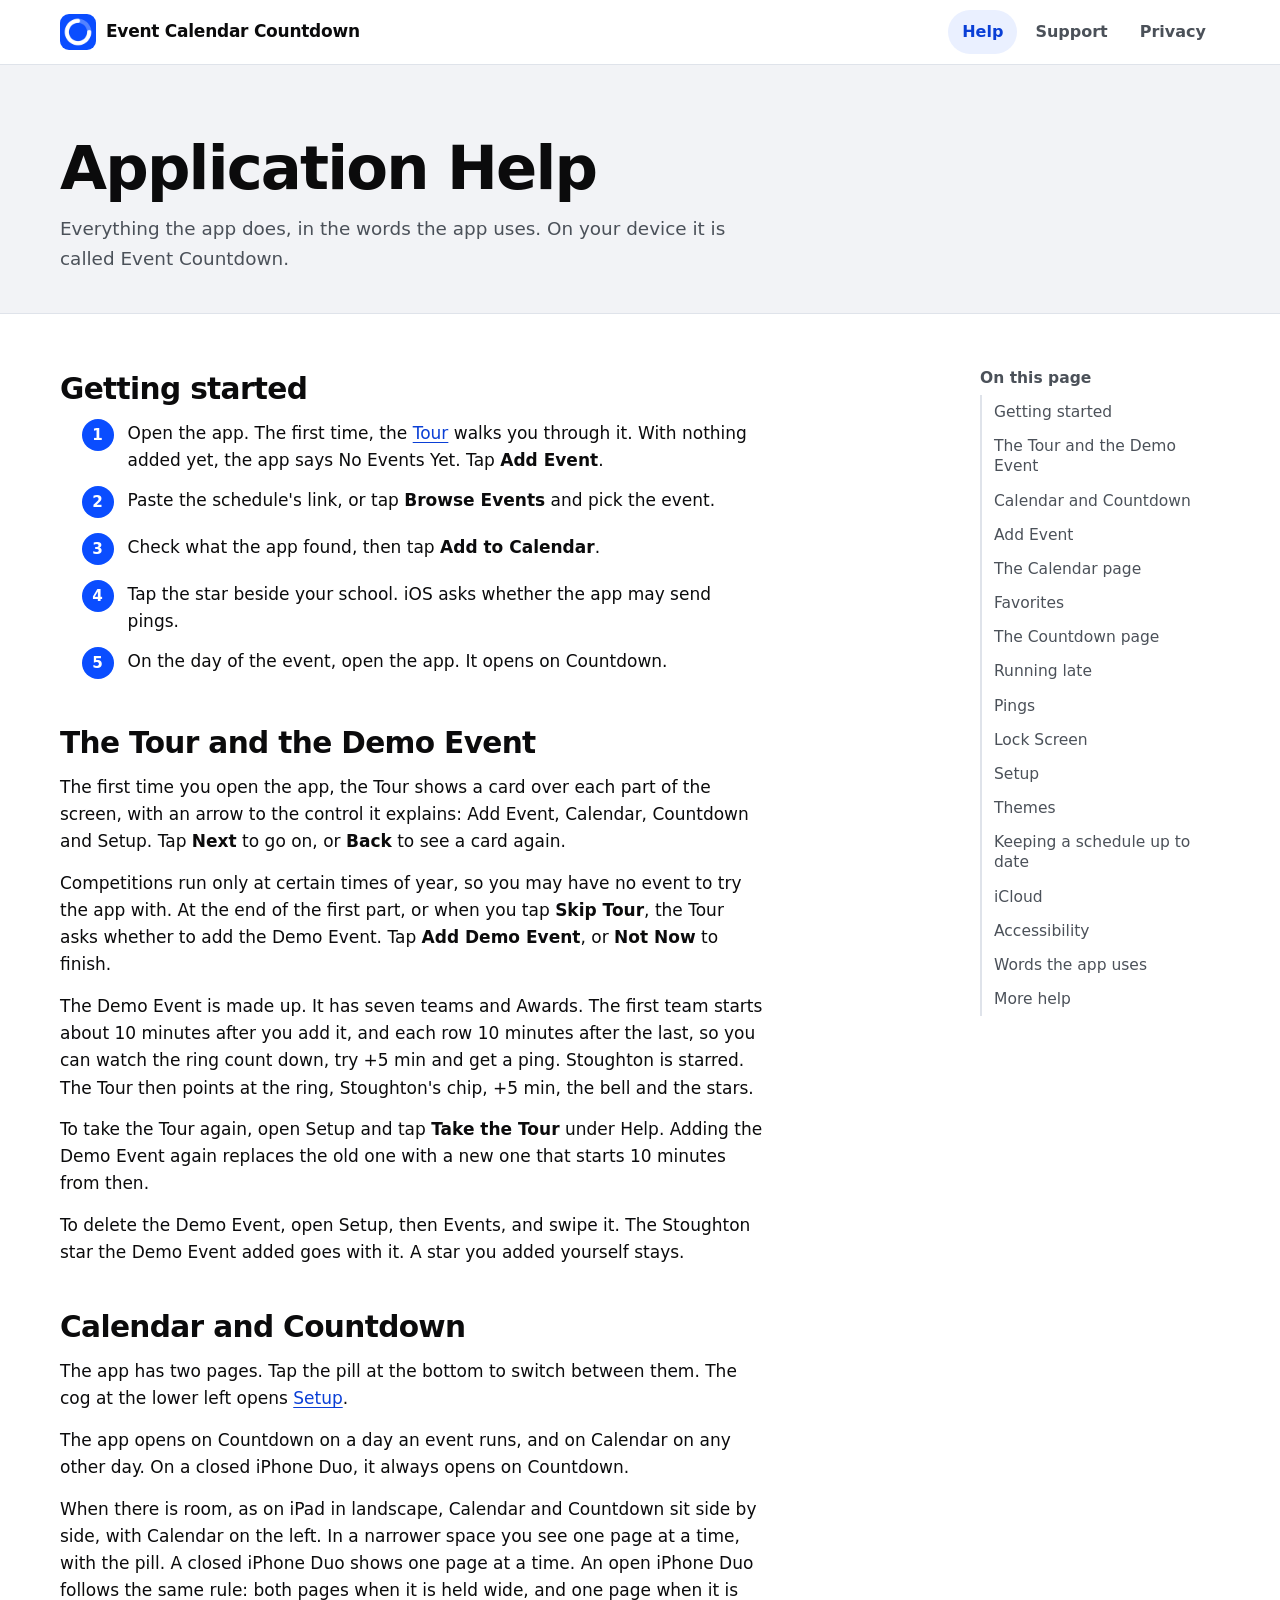
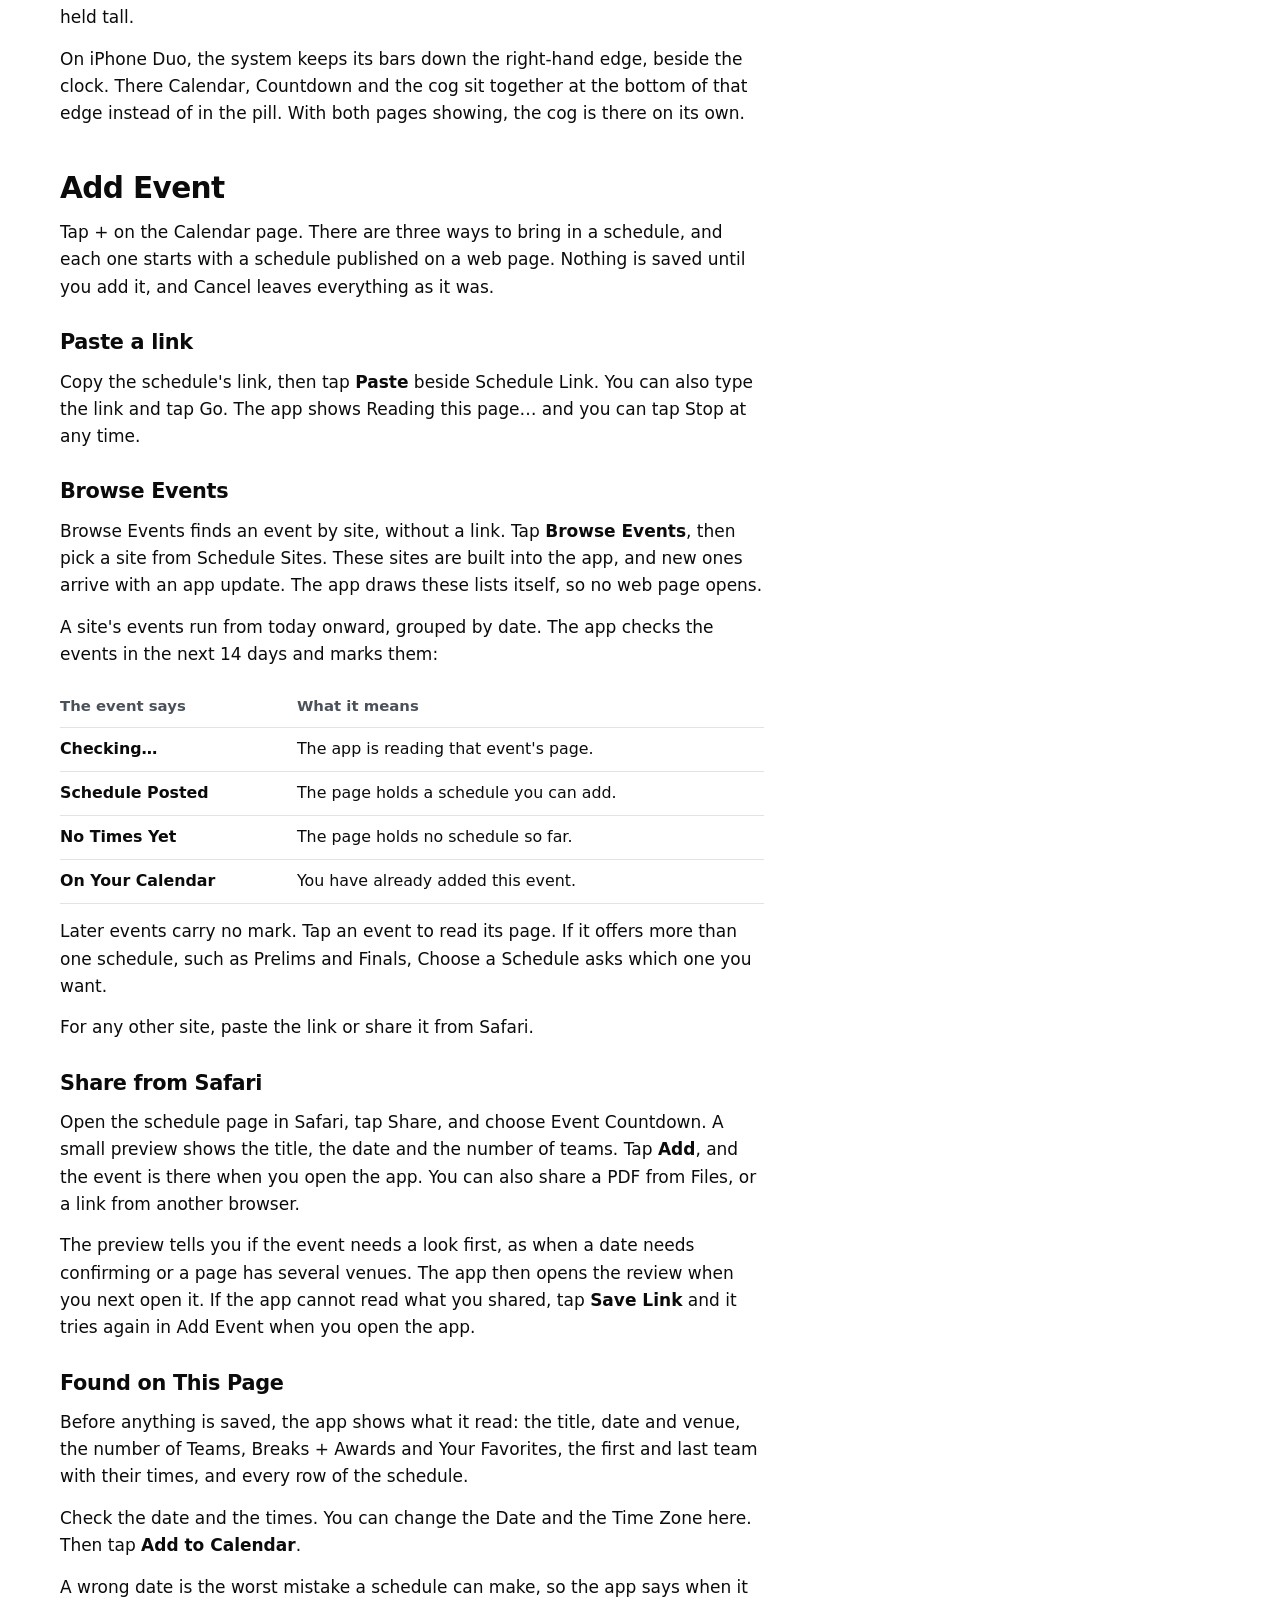
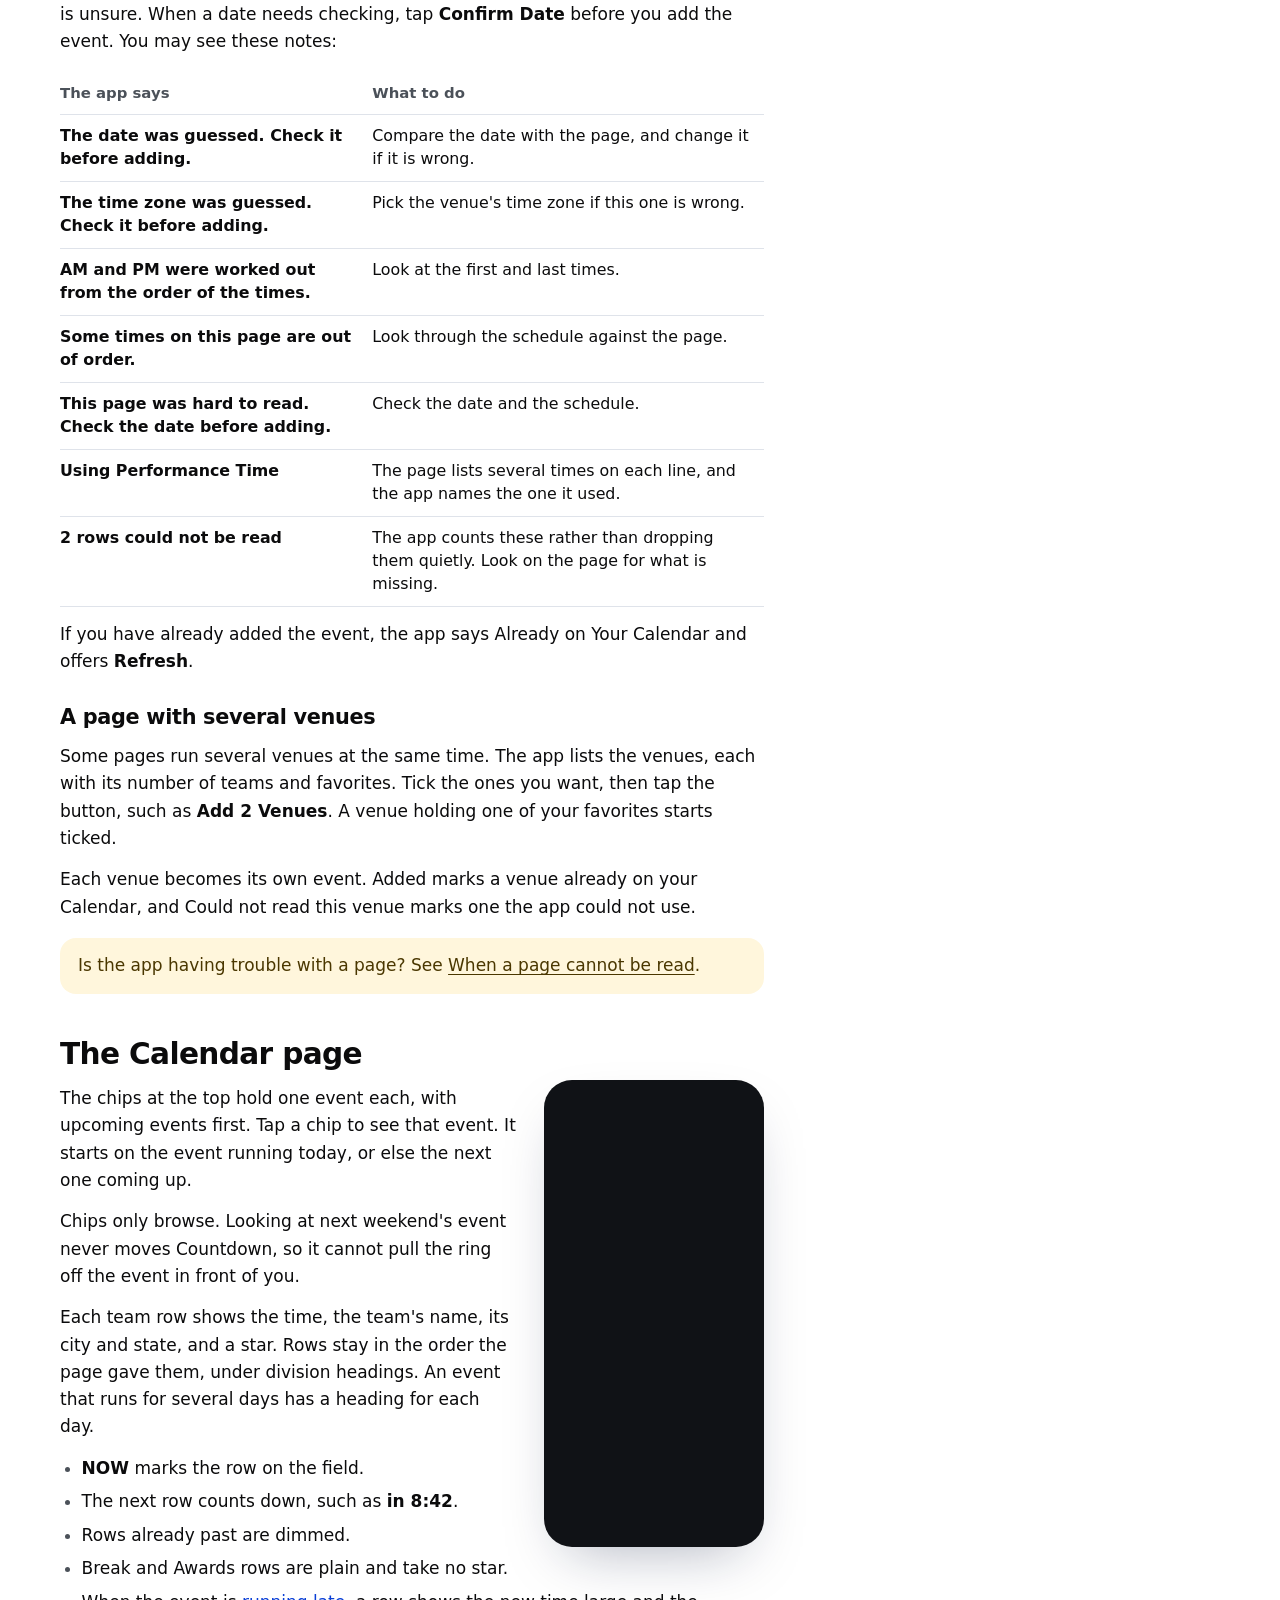
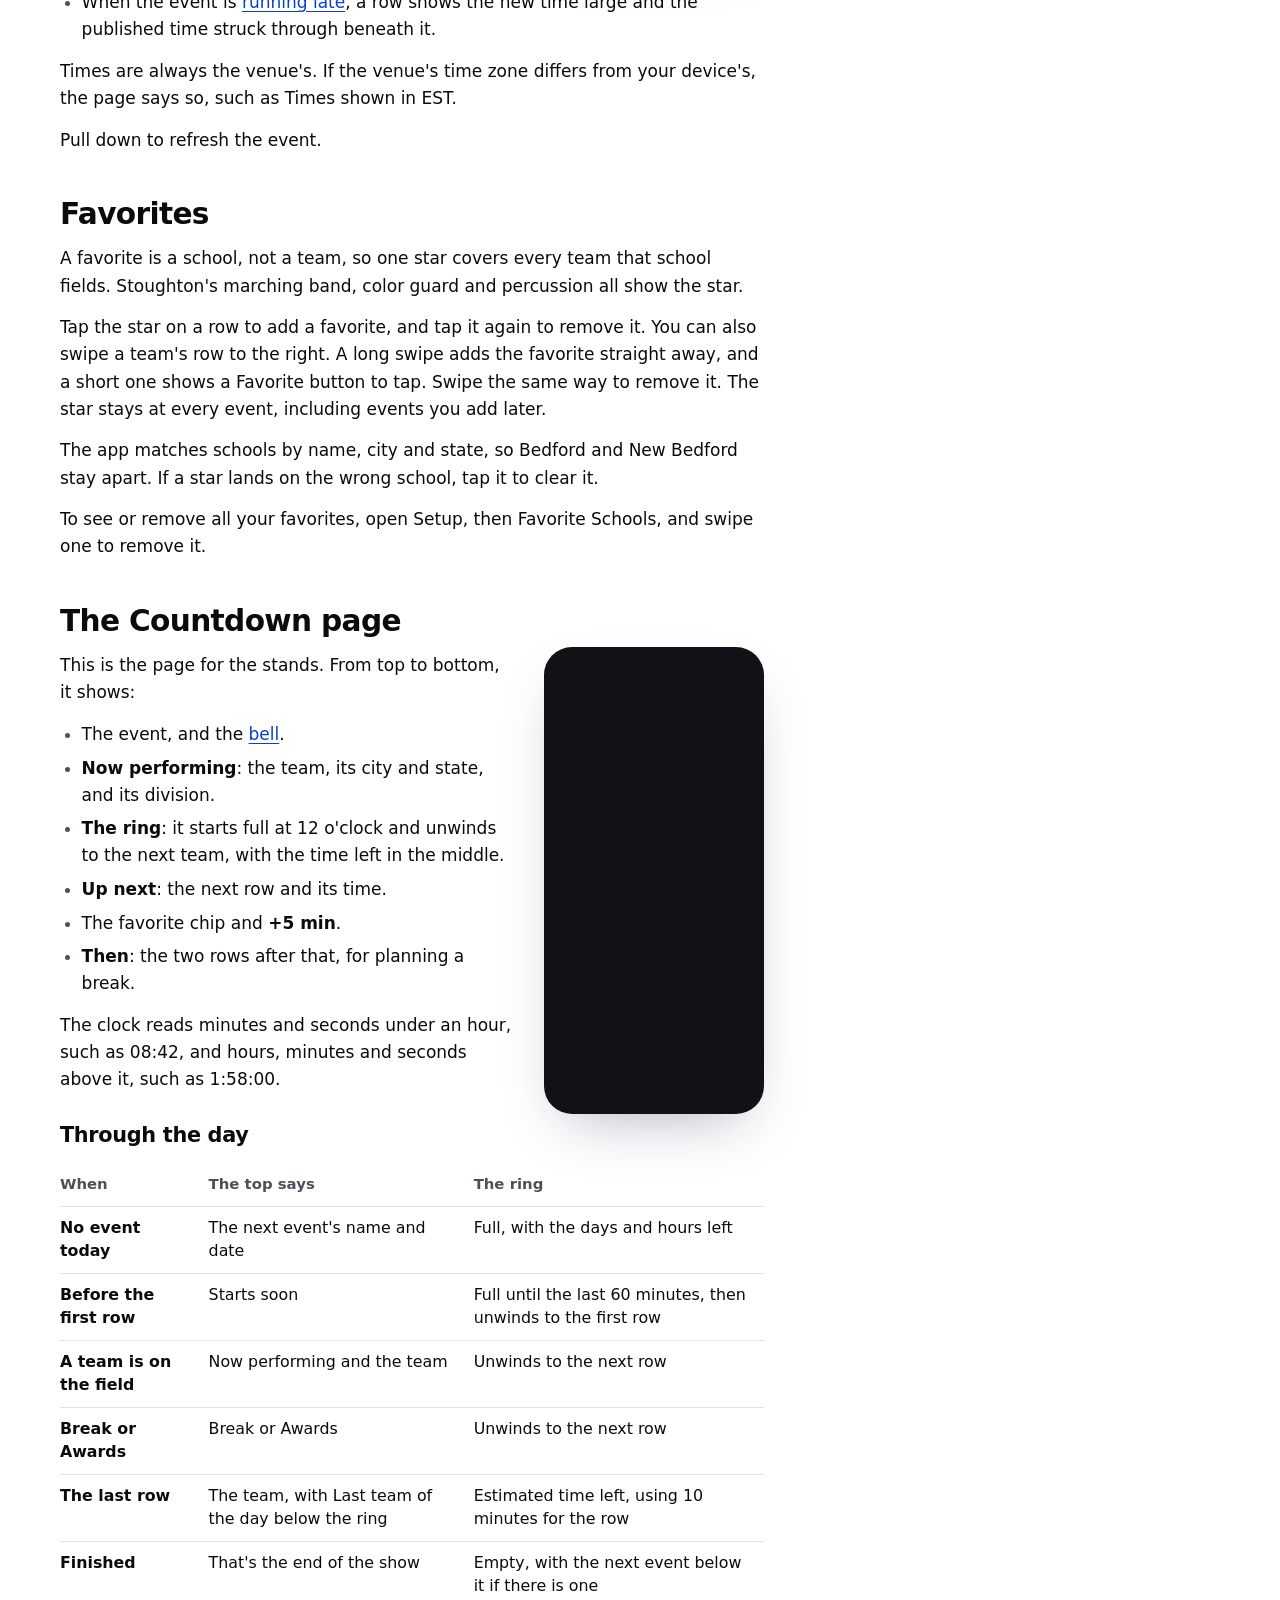
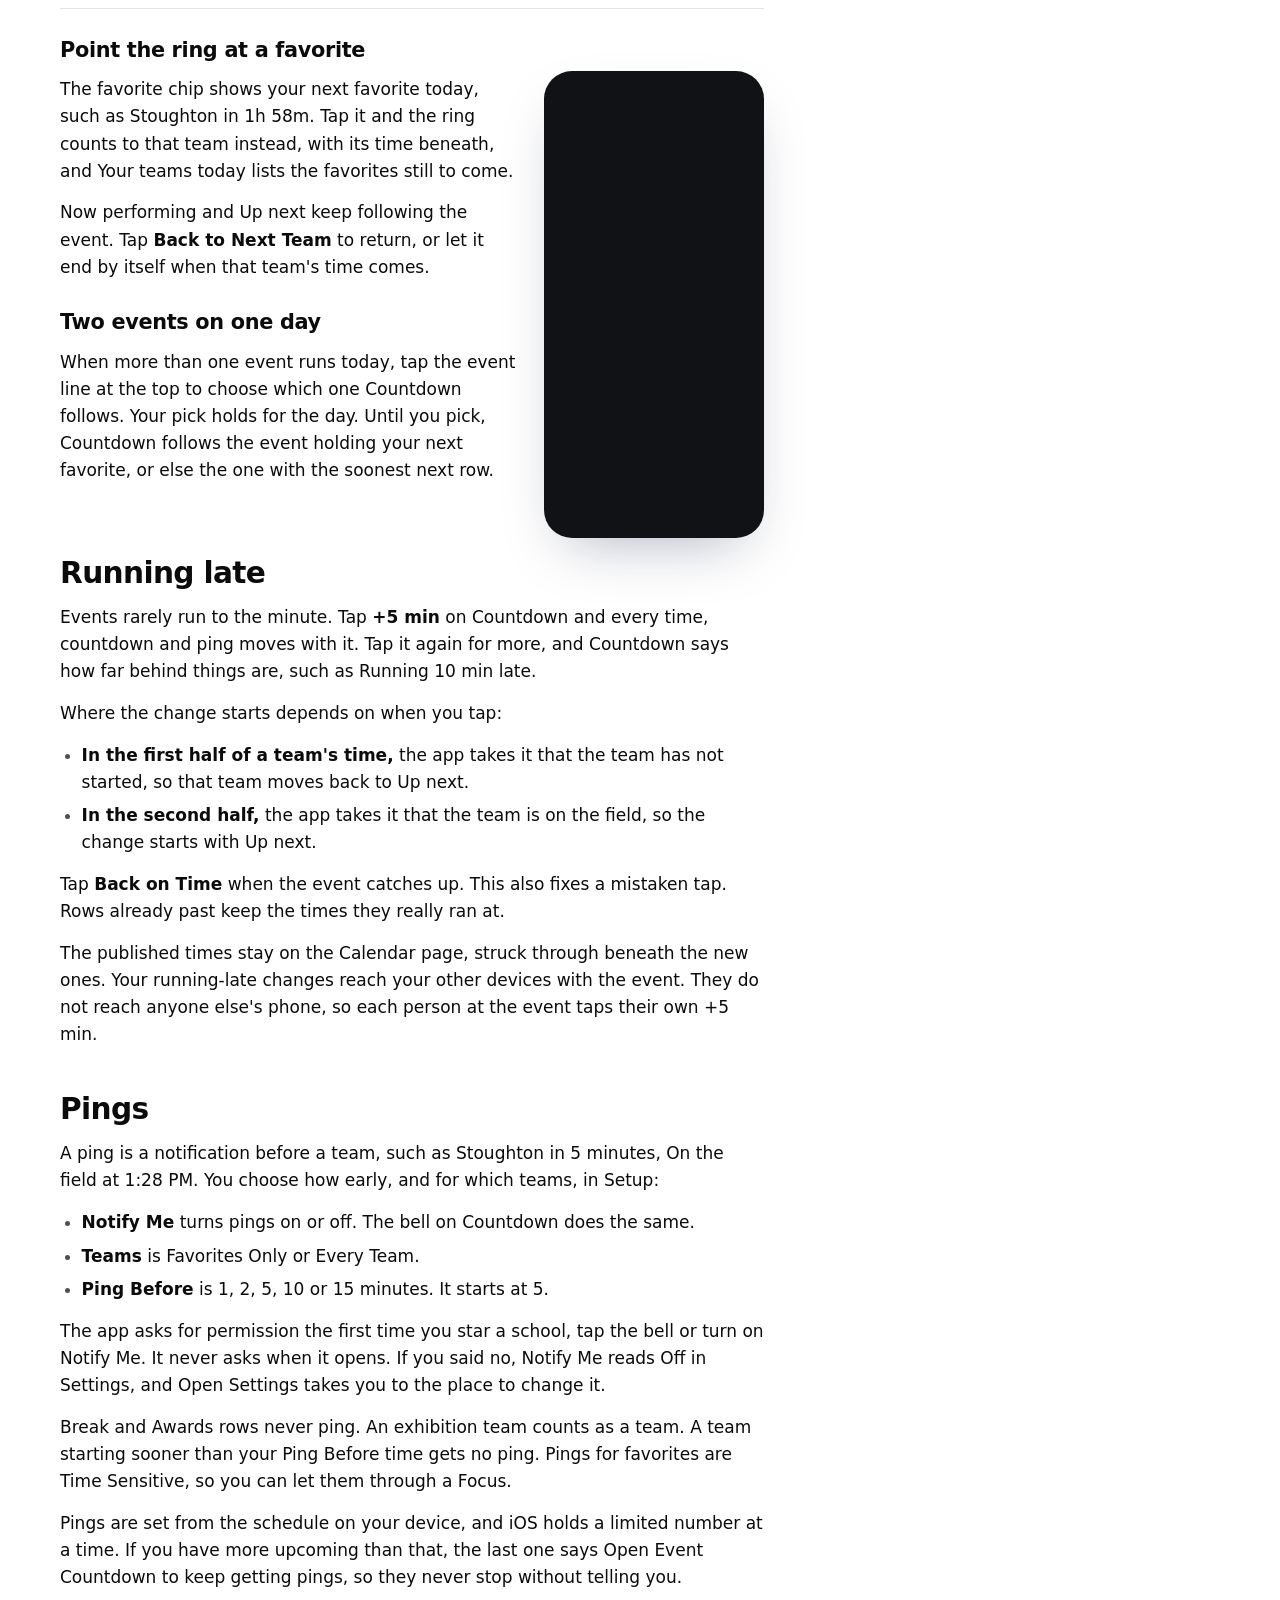
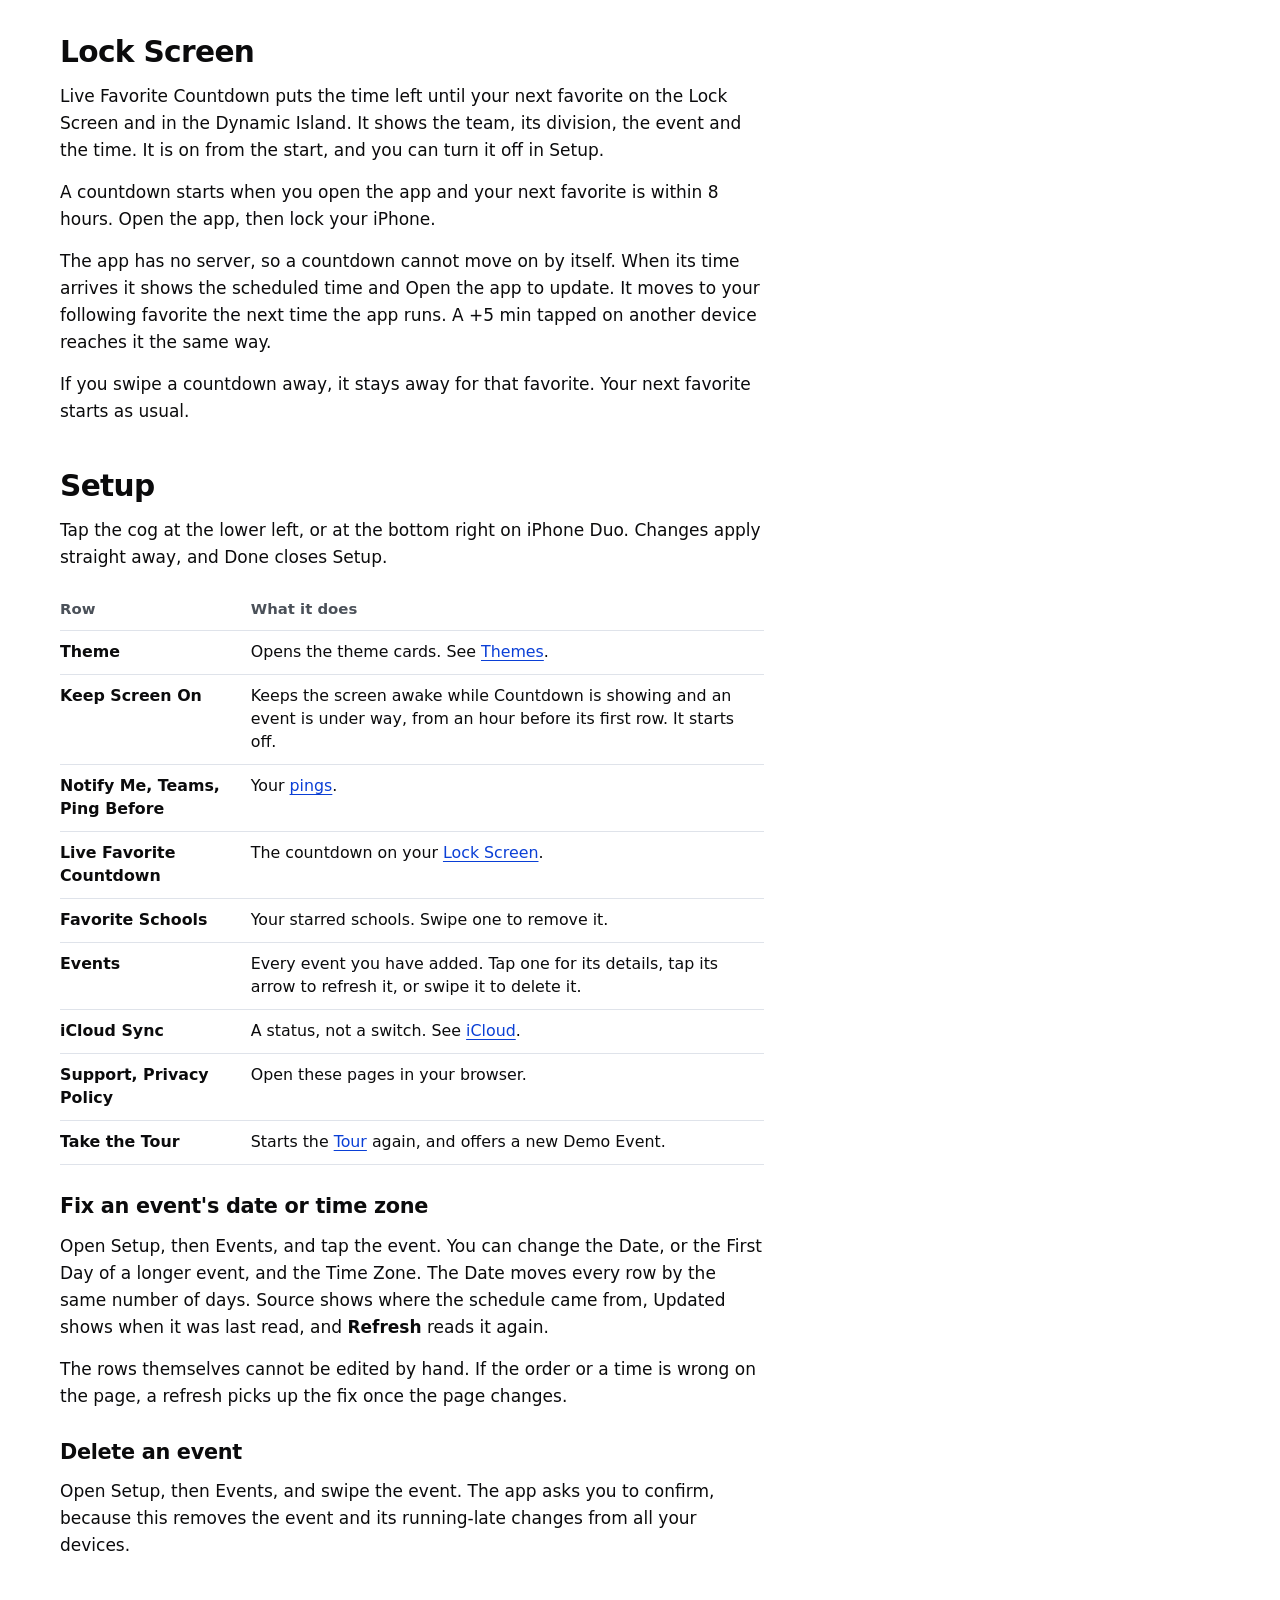
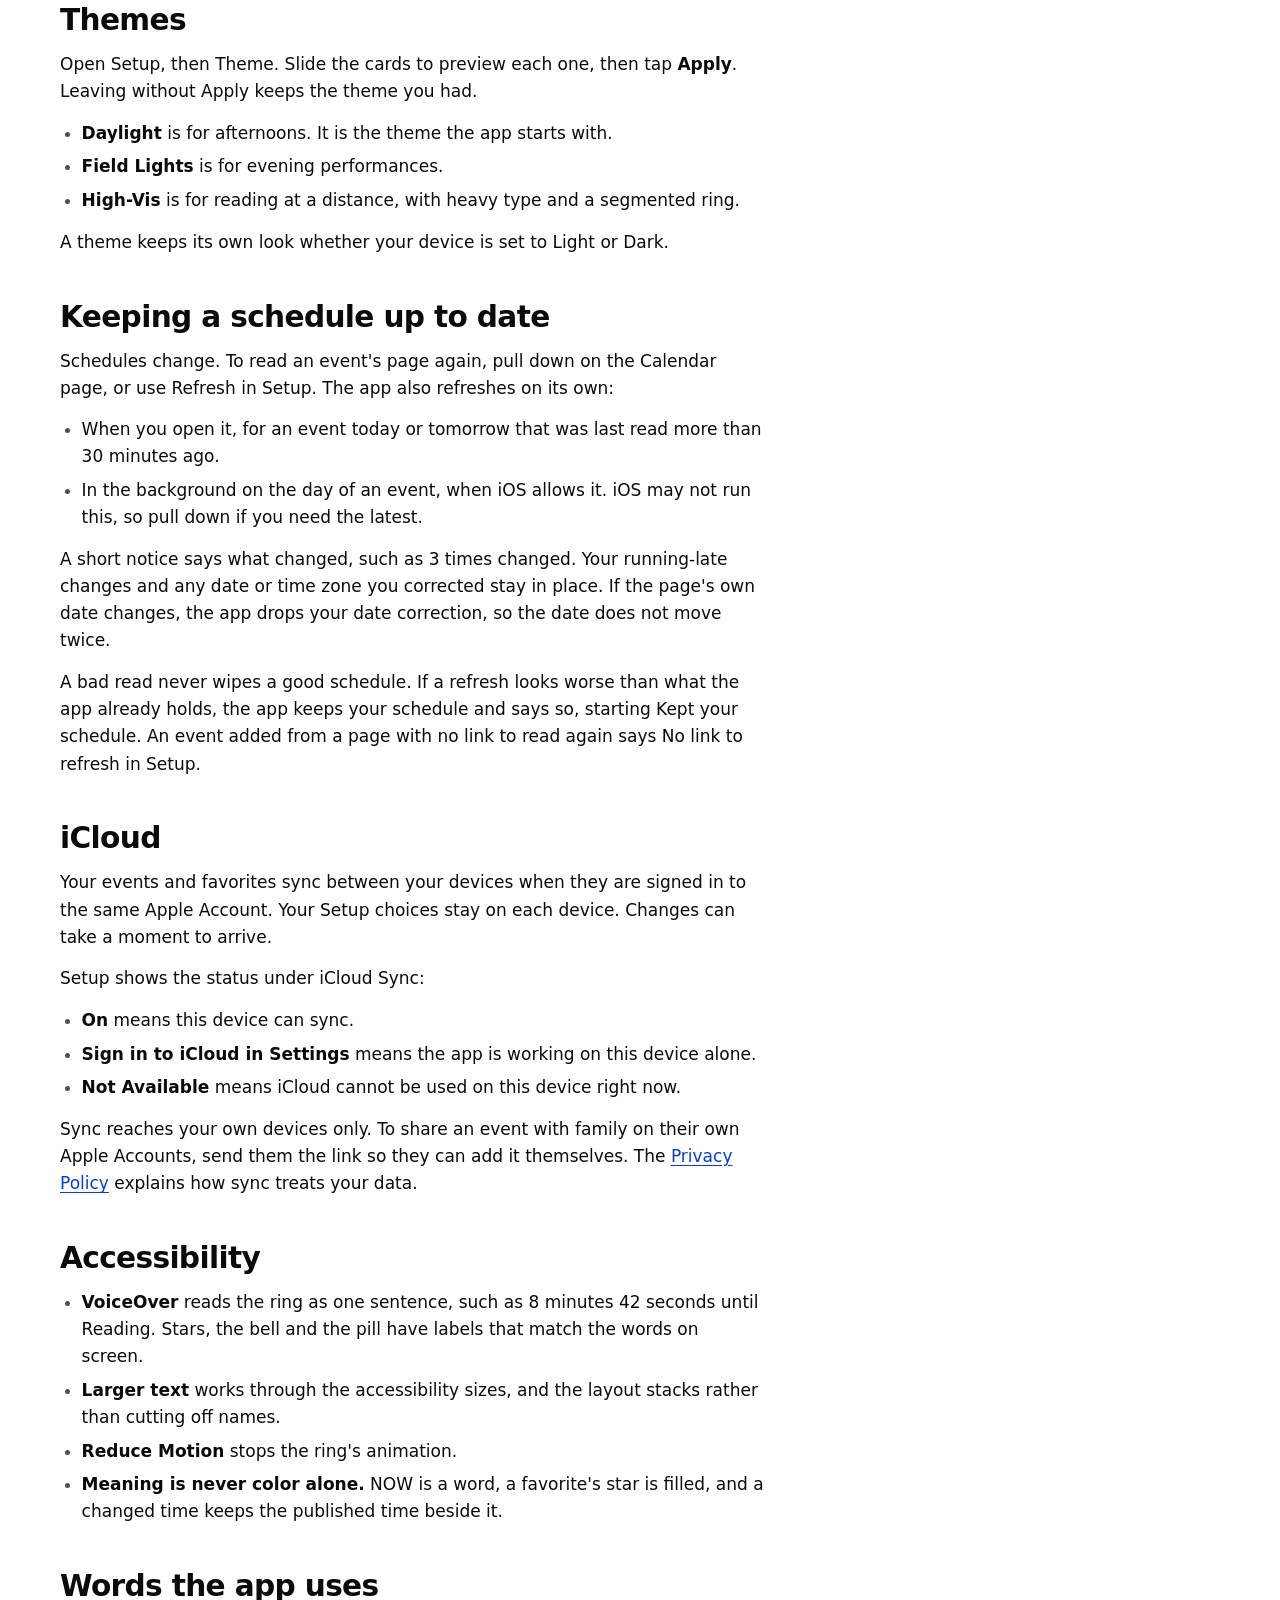
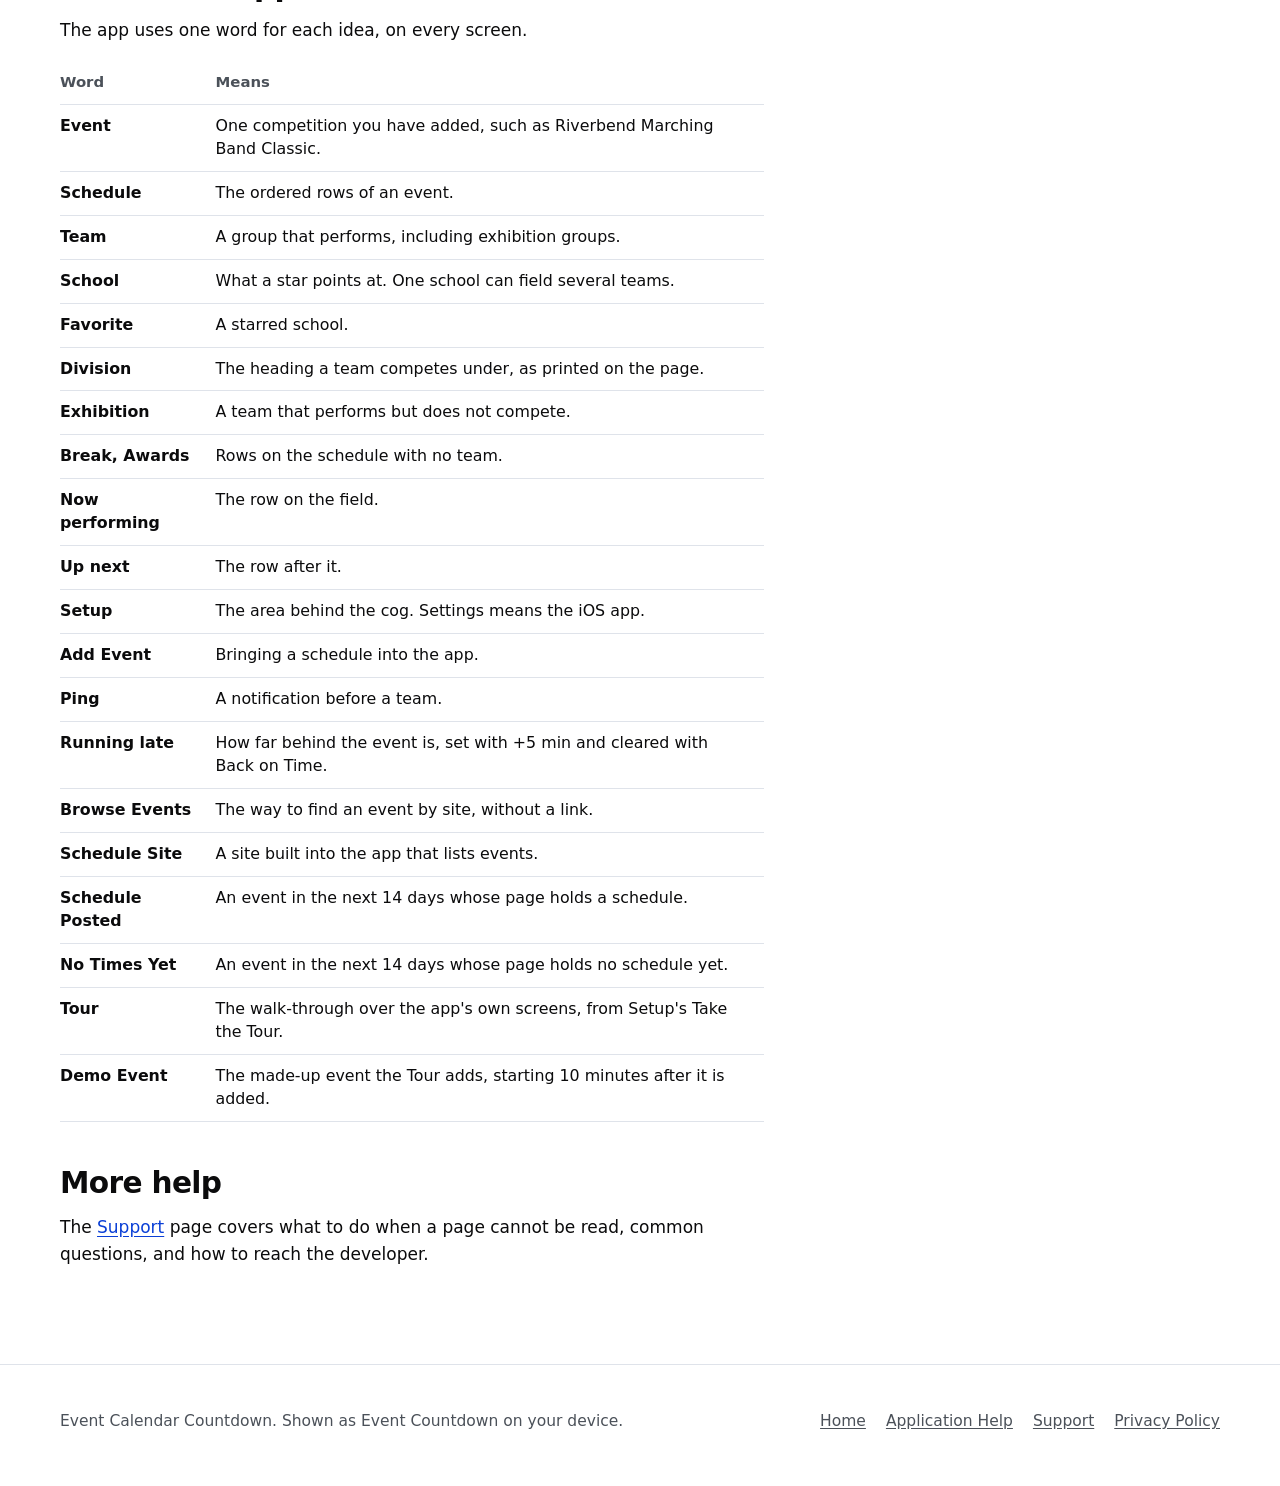
==== commit 850ecaab: "Describe the Tour and the Demo Event in Help" ====
--- a/help/index.html
+++ b/help/index.html
@@ -50,6 +50,7 @@
     <h2 id="toc-title">On this page</h2>
     <ol>
       <li><a href="#getting-started">Getting started</a></li>
+      <li><a href="#tour">The Tour and the Demo Event</a></li>
       <li><a href="#pages">Calendar and Countdown</a></li>
       <li><a href="#add-event">Add Event</a></li>
       <li><a href="#calendar">The Calendar page</a></li>
@@ -70,12 +71,19 @@
   <article class="prose">
 <h2 id="getting-started">Getting started</h2>
 <ol class="steps">
-  <li>Open the app. With nothing added yet, it says No Events Yet. Tap <strong>Add Event</strong>.</li>
+  <li>Open the app. The first time, the <a href="#tour">Tour</a> walks you through it. With nothing added yet, the app says No Events Yet. Tap <strong>Add Event</strong>.</li>
   <li>Paste the schedule's link, or tap <strong>Browse Events</strong> and pick the event.</li>
   <li>Check what the app found, then tap <strong>Add to Calendar</strong>.</li>
   <li>Tap the star beside your school. iOS asks whether the app may send pings.</li>
   <li>On the day of the event, open the app. It opens on Countdown.</li>
 </ol>
+
+<h2 id="tour">The Tour and the Demo Event</h2>
+<p>The first time you open the app, the Tour shows a card over each part of the screen, with an arrow to the control it explains: Add Event, Calendar, Countdown and Setup. Tap <strong>Next</strong> to go on, or <strong>Back</strong> to see a card again.</p>
+<p>Competitions run only at certain times of year, so you may have no event to try the app with. At the end of the first part, or when you tap <strong>Skip Tour</strong>, the Tour asks whether to add the Demo Event. Tap <strong>Add Demo Event</strong>, or <strong>Not Now</strong> to finish.</p>
+<p>The Demo Event is made up. It has seven teams and Awards. The first team starts about 10 minutes after you add it, and each row 10 minutes after the last, so you can watch the ring count down, try +5 min and get a ping. Stoughton is starred. The Tour then points at the ring, Stoughton's chip, +5 min, the bell and the stars.</p>
+<p>To take the Tour again, open Setup and tap <strong>Take the Tour</strong> under Help. Adding the Demo Event again replaces the old one with a new one that starts 10 minutes from then.</p>
+<p>To delete the Demo Event, open Setup, then Events, and swipe it. The Stoughton star the Demo Event added goes with it. A star you added yourself stays.</p>
 
 <h2 id="pages">Calendar and Countdown</h2>
 <p>The app has two pages. Tap the pill at the bottom to switch between them. The cog at the lower left opens <a href="#setup">Setup</a>.</p>
@@ -226,6 +234,7 @@
     <tr><td data-label="Row">Events</td><td data-label="What it does">Every event you have added. Tap one for its details, tap its arrow to refresh it, or swipe it to delete it.</td></tr>
     <tr><td data-label="Row">iCloud Sync</td><td data-label="What it does">A status, not a switch. See <a href="#icloud">iCloud</a>.</td></tr>
     <tr><td data-label="Row">Support, Privacy Policy</td><td data-label="What it does">Open these pages in your browser.</td></tr>
+    <tr><td data-label="Row">Take the Tour</td><td data-label="What it does">Starts the <a href="#tour">Tour</a> again, and offers a new Demo Event.</td></tr>
   </tbody>
 </table>
 
@@ -295,6 +304,8 @@
     <tr><td data-label="Word">Schedule Site</td><td data-label="Means">A site built into the app that lists events.</td></tr>
     <tr><td data-label="Word">Schedule Posted</td><td data-label="Means">An event in the next 14 days whose page holds a schedule.</td></tr>
     <tr><td data-label="Word">No Times Yet</td><td data-label="Means">An event in the next 14 days whose page holds no schedule yet.</td></tr>
+    <tr><td data-label="Word">Tour</td><td data-label="Means">The walk-through over the app's own screens, from Setup's Take the Tour.</td></tr>
+    <tr><td data-label="Word">Demo Event</td><td data-label="Means">The made-up event the Tour adds, starting 10 minutes after it is added.</td></tr>
   </tbody>
 </table>
 
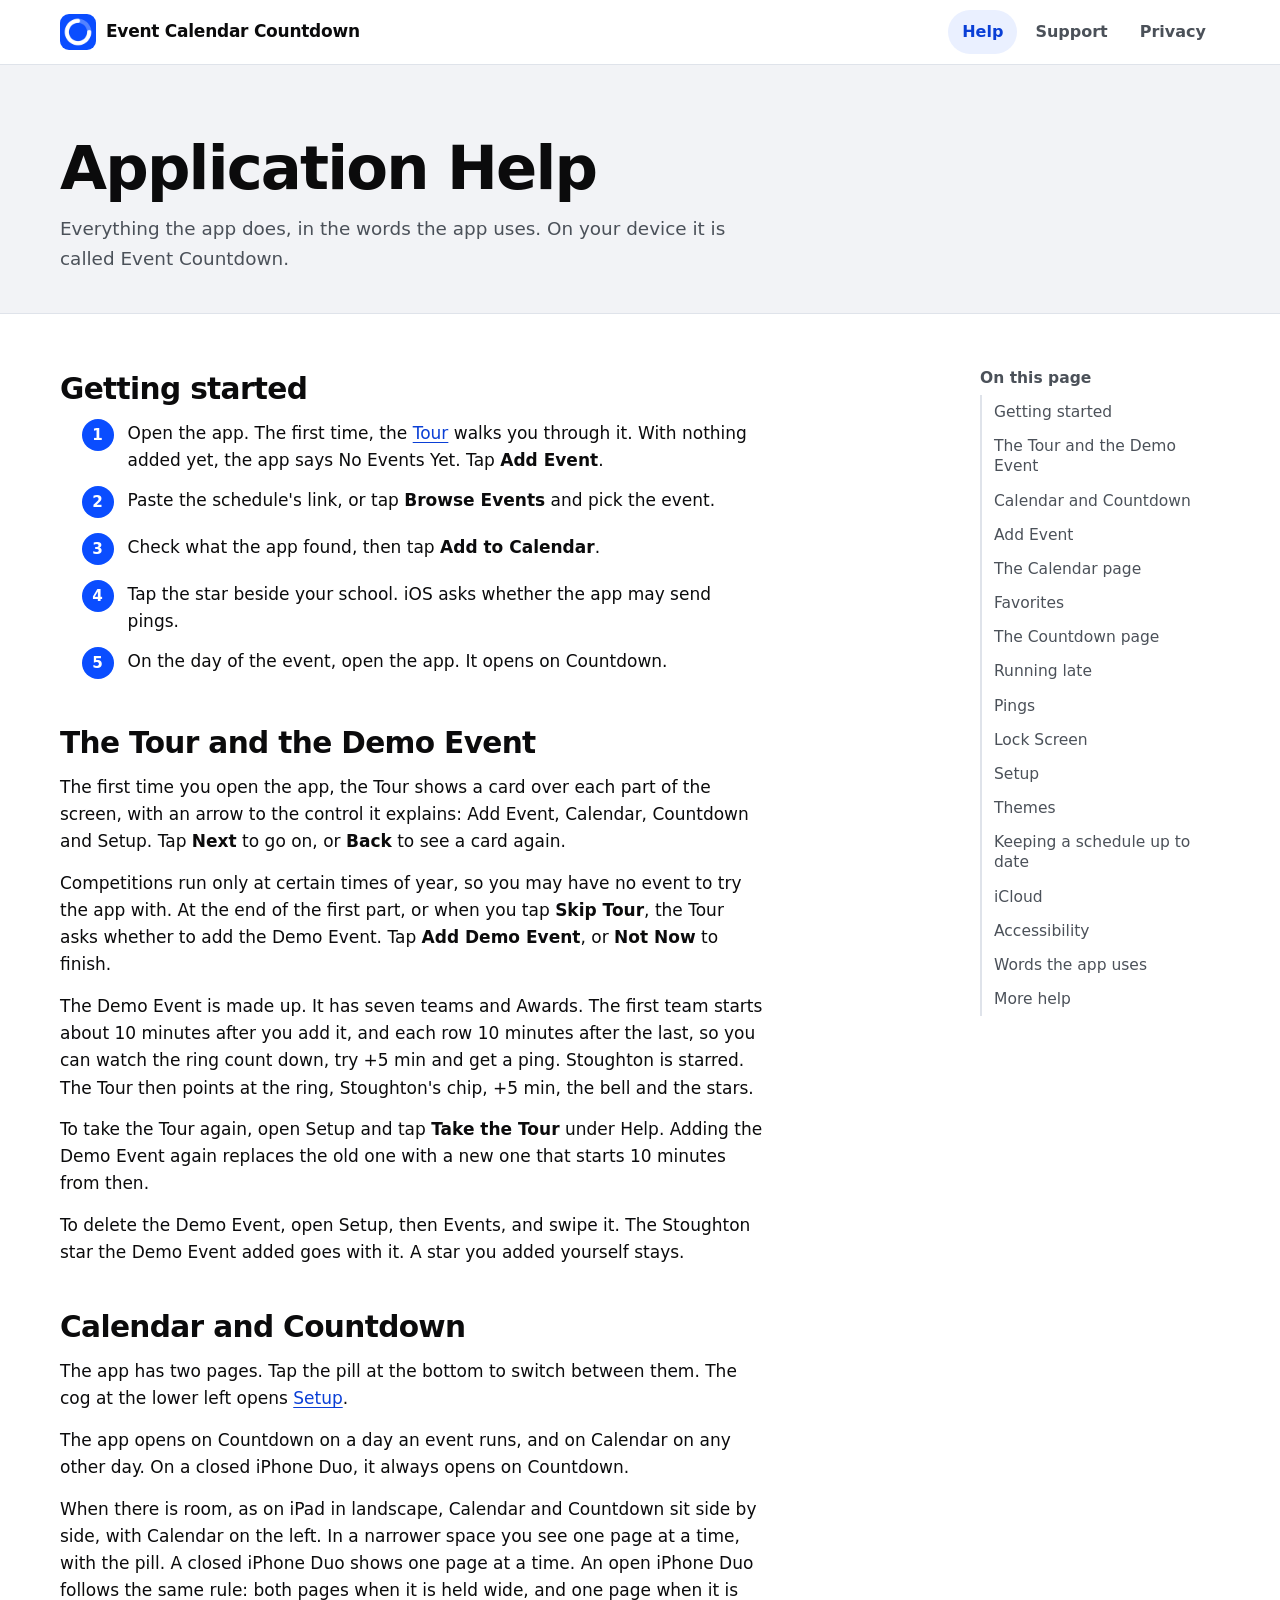
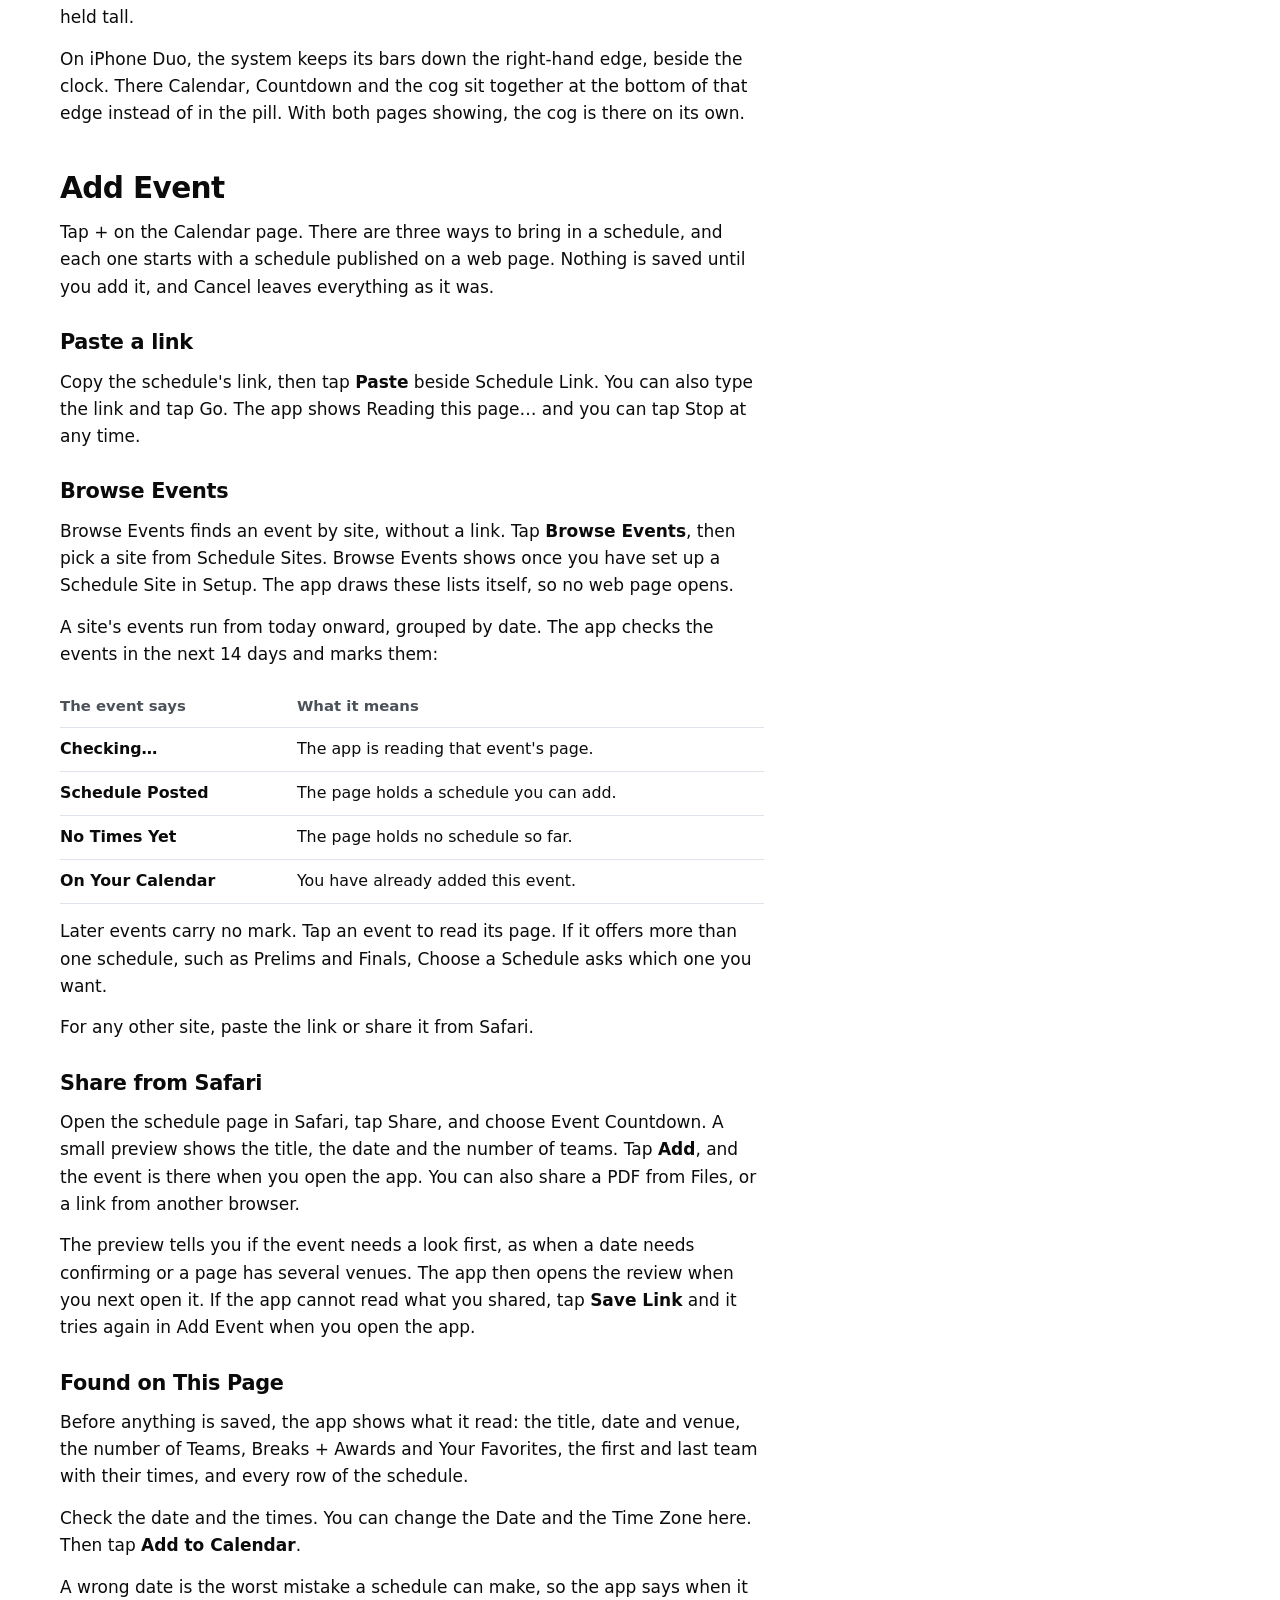
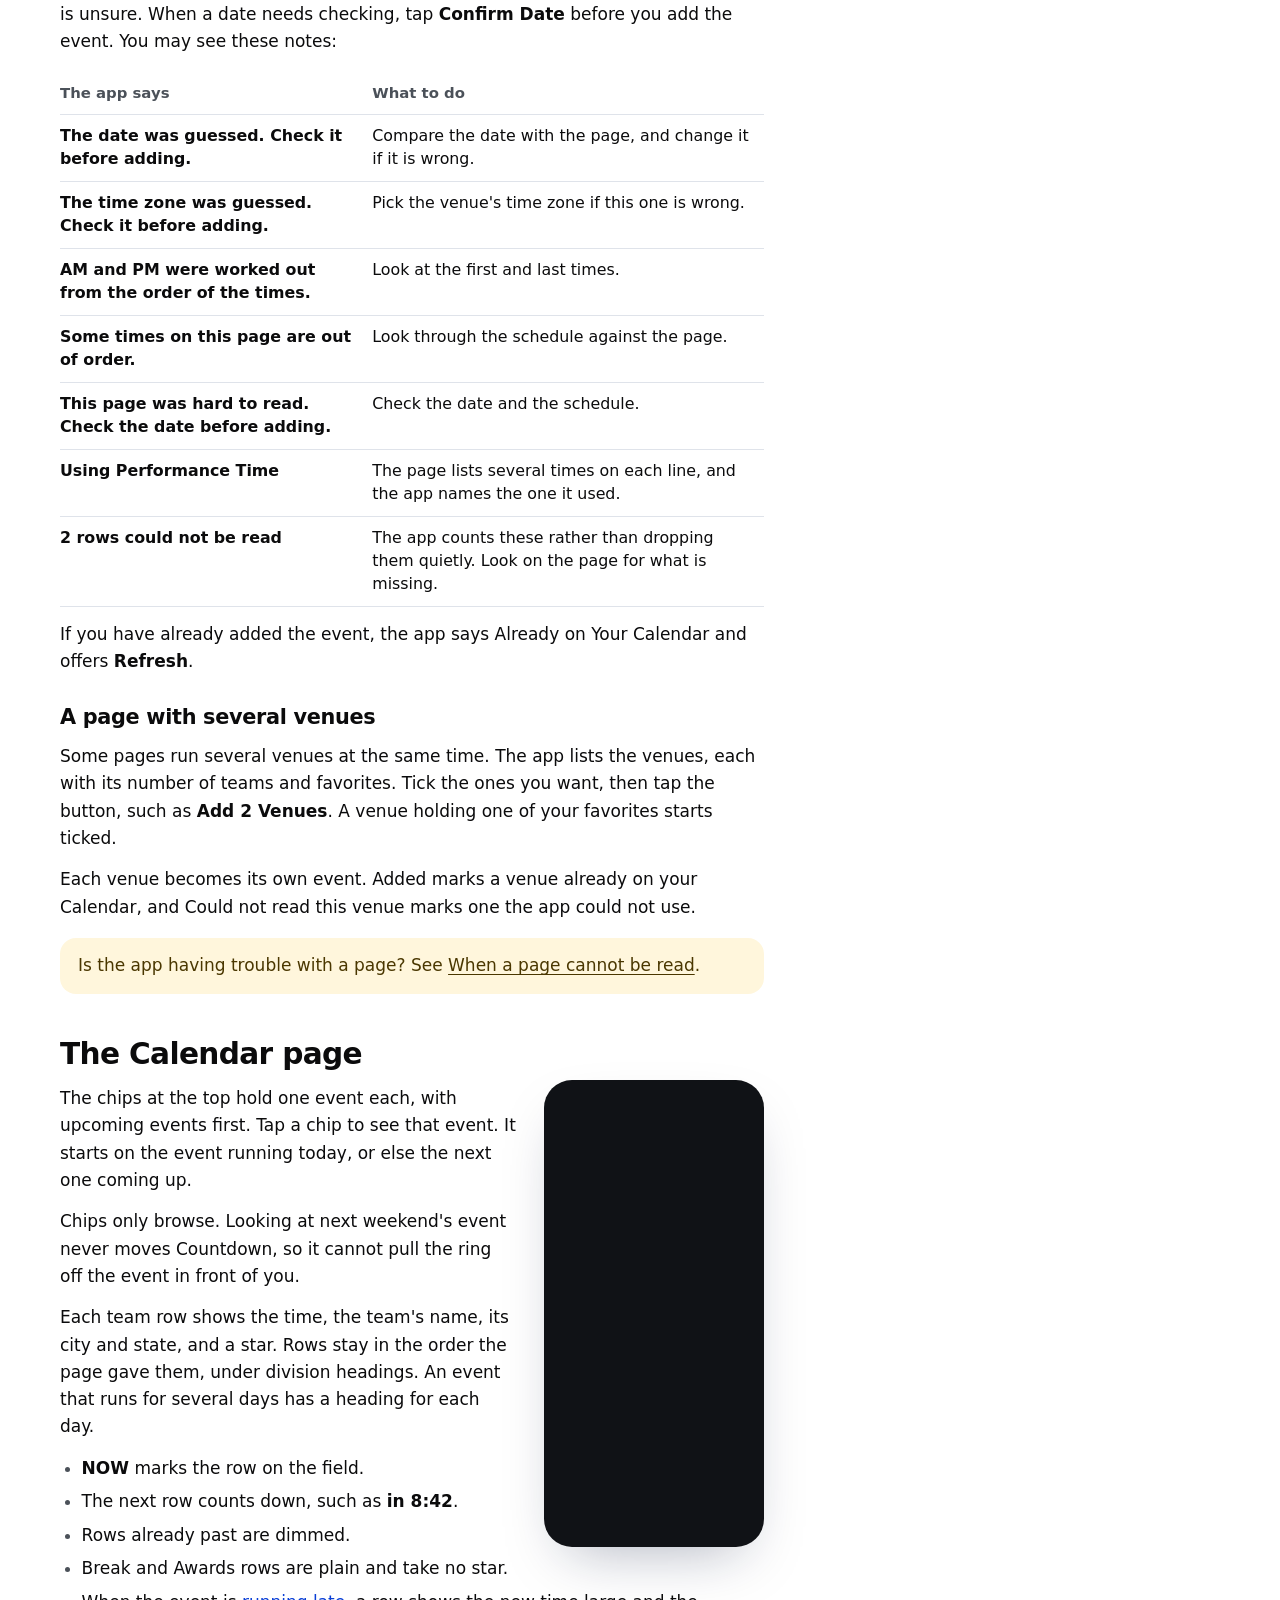
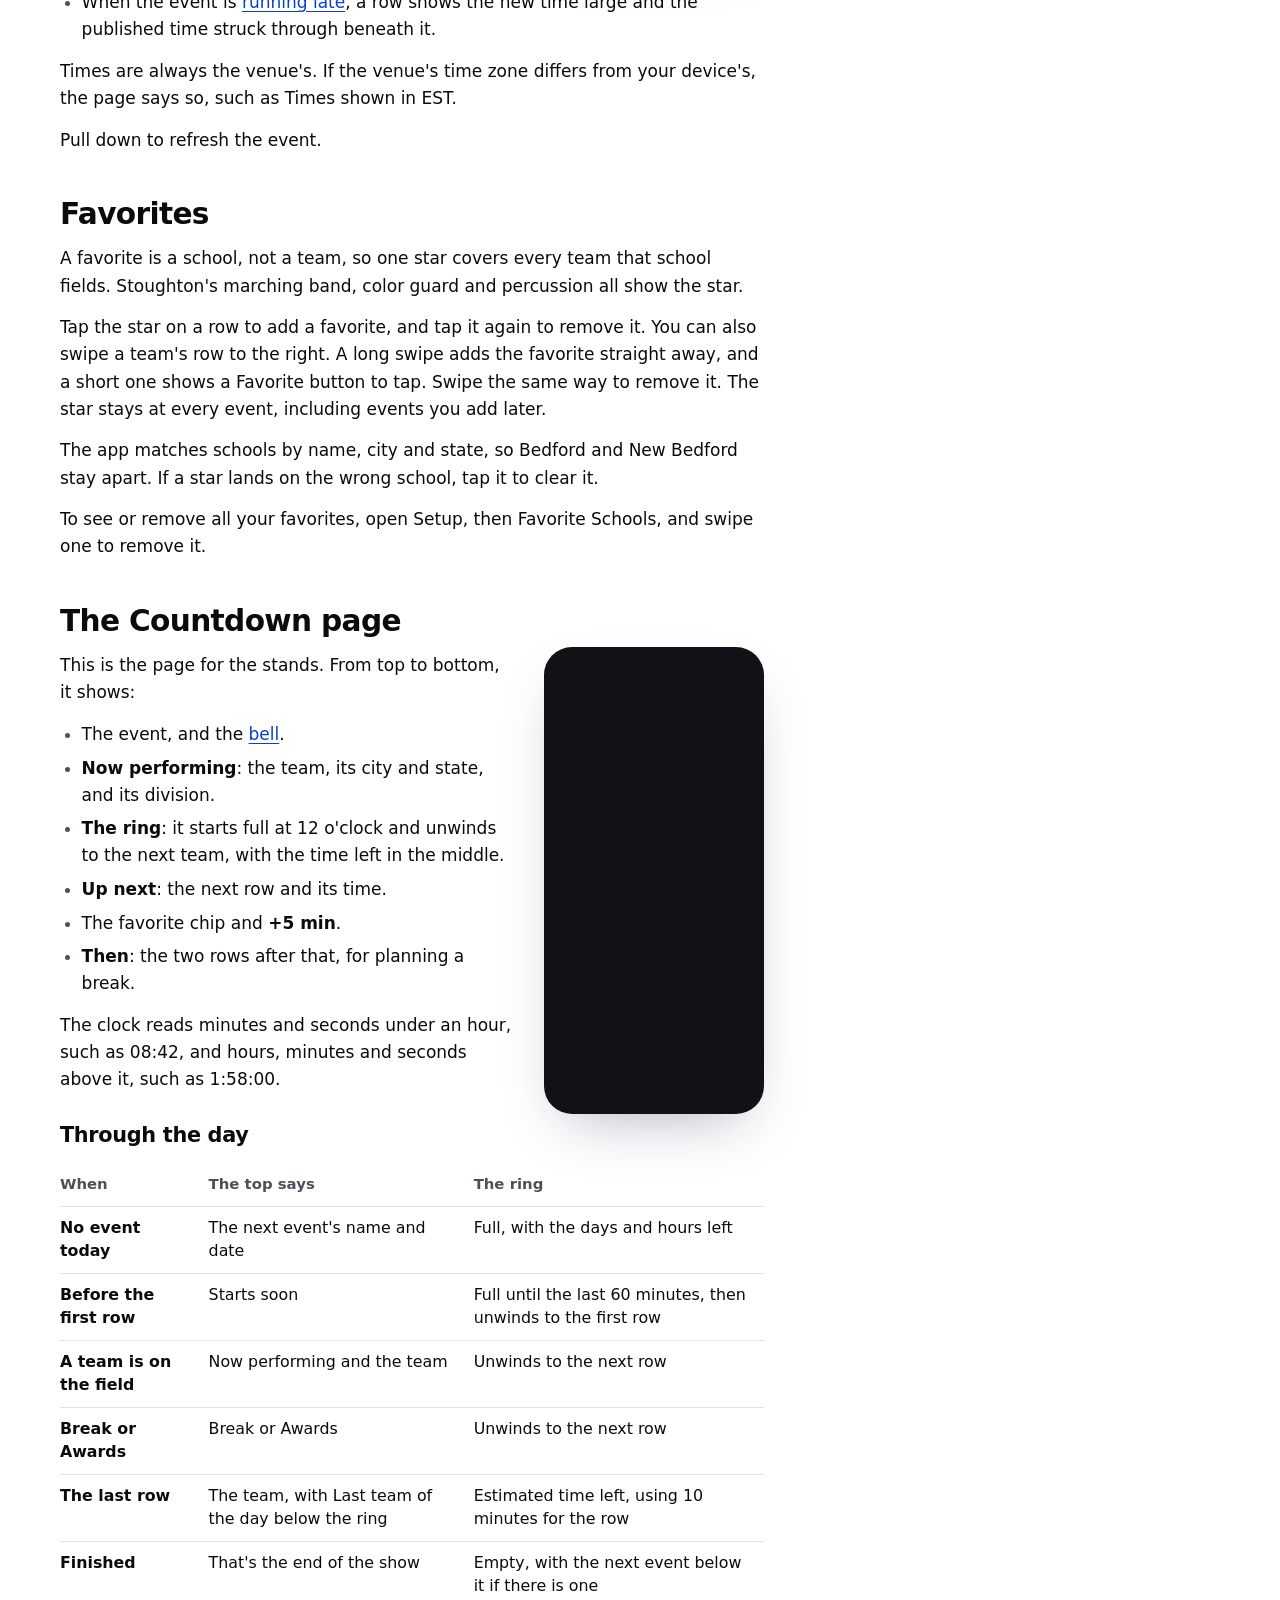
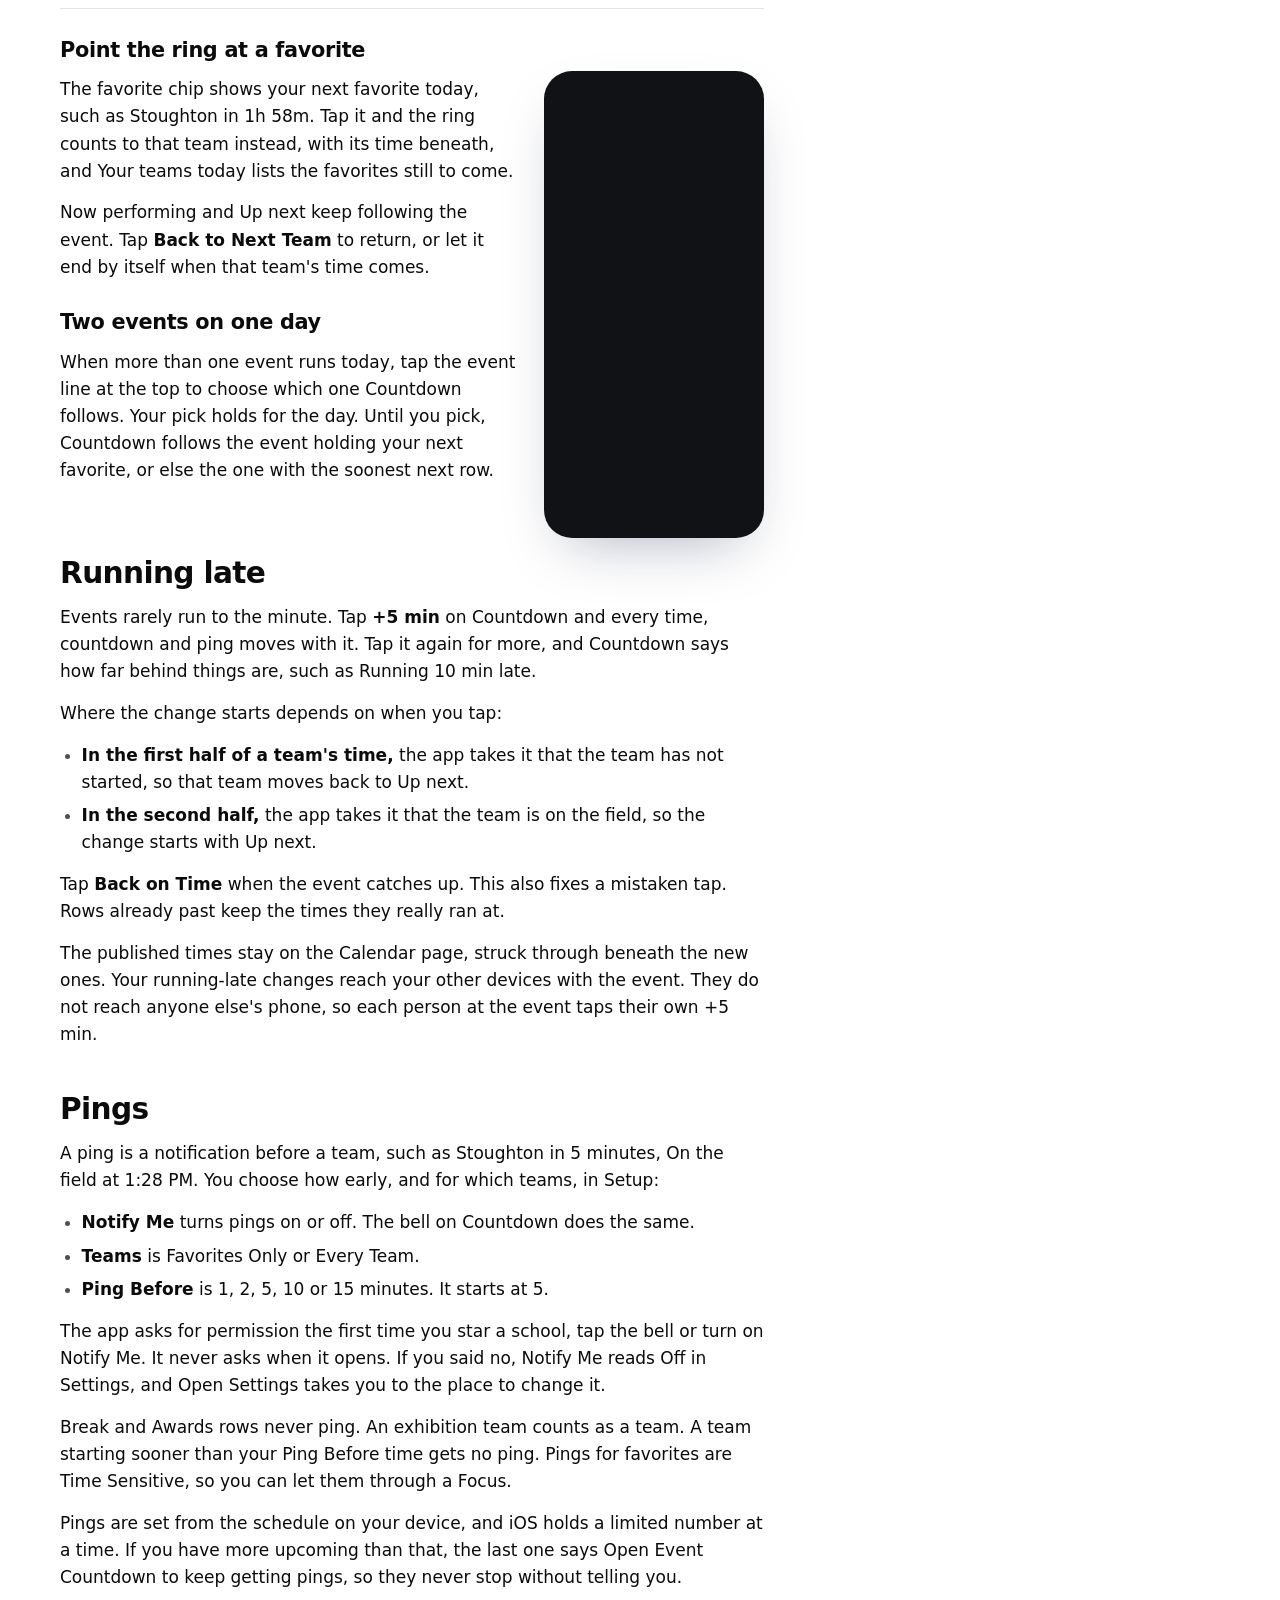
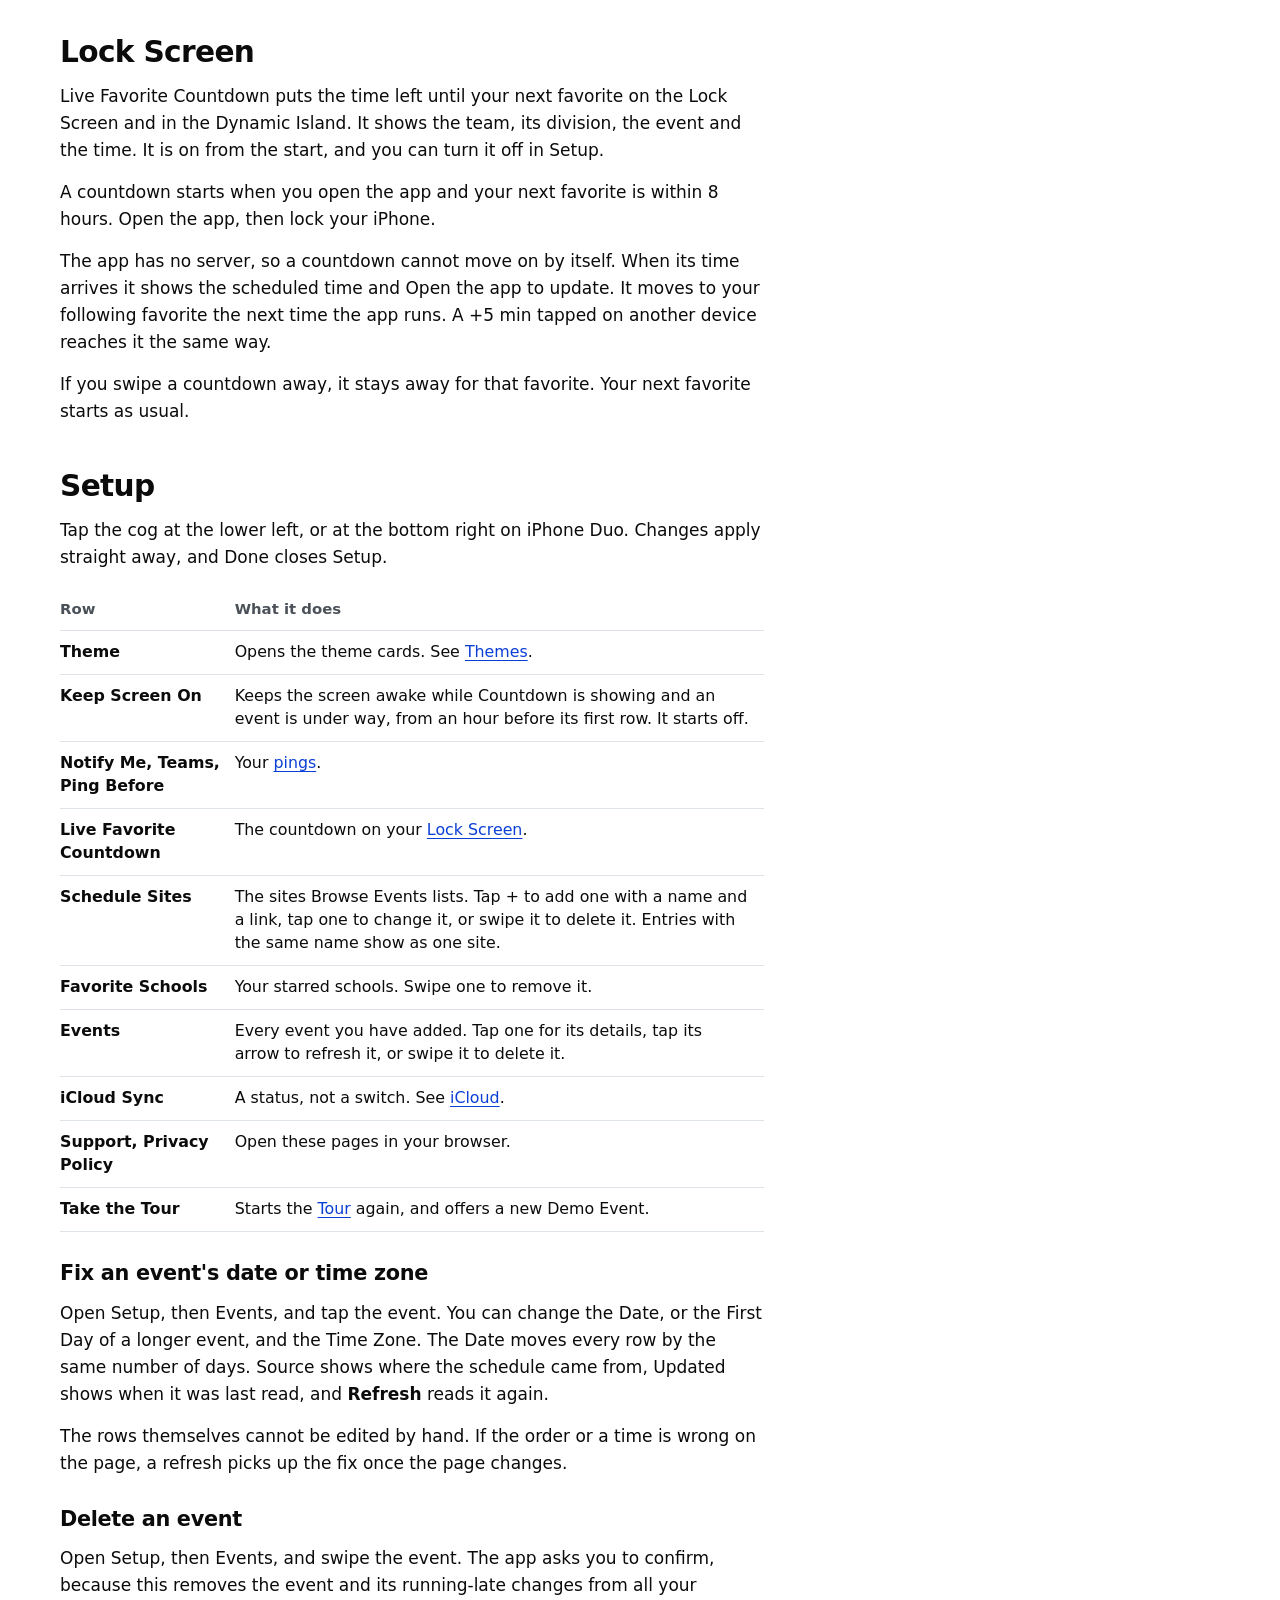
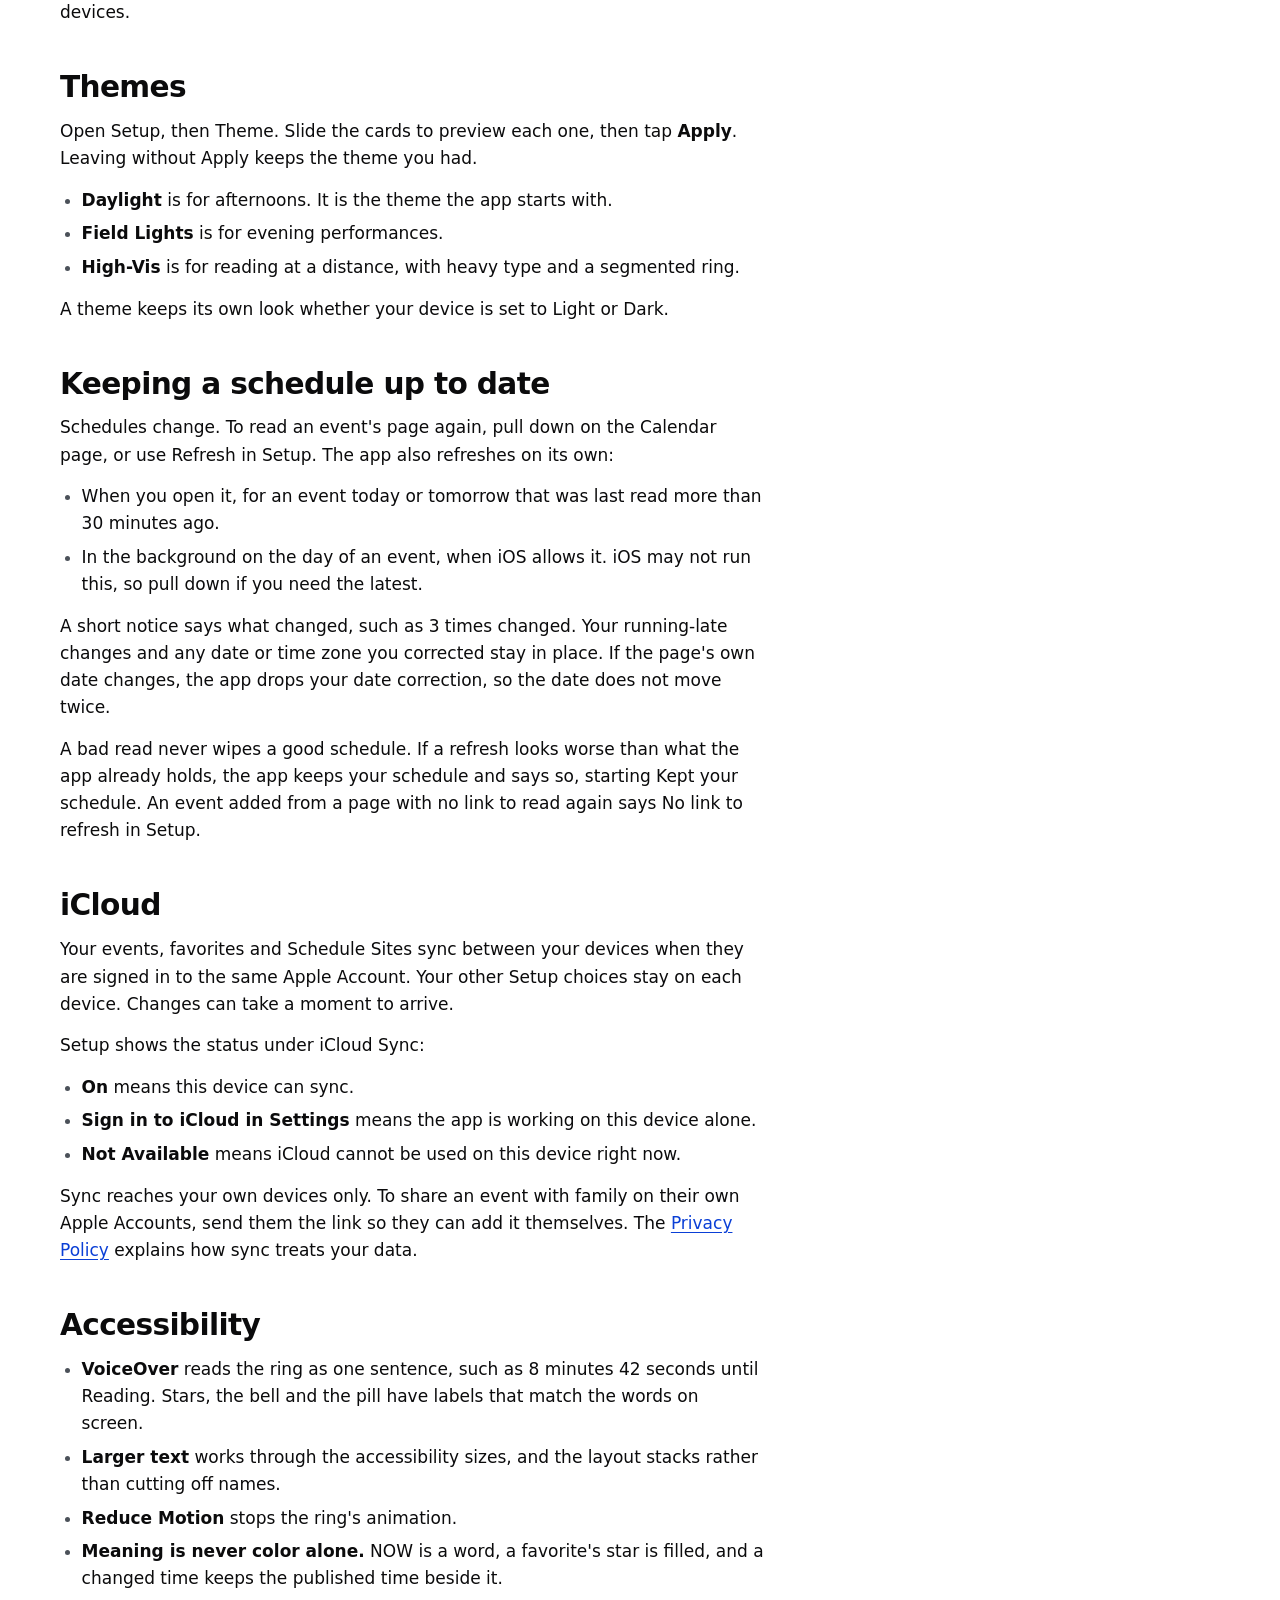
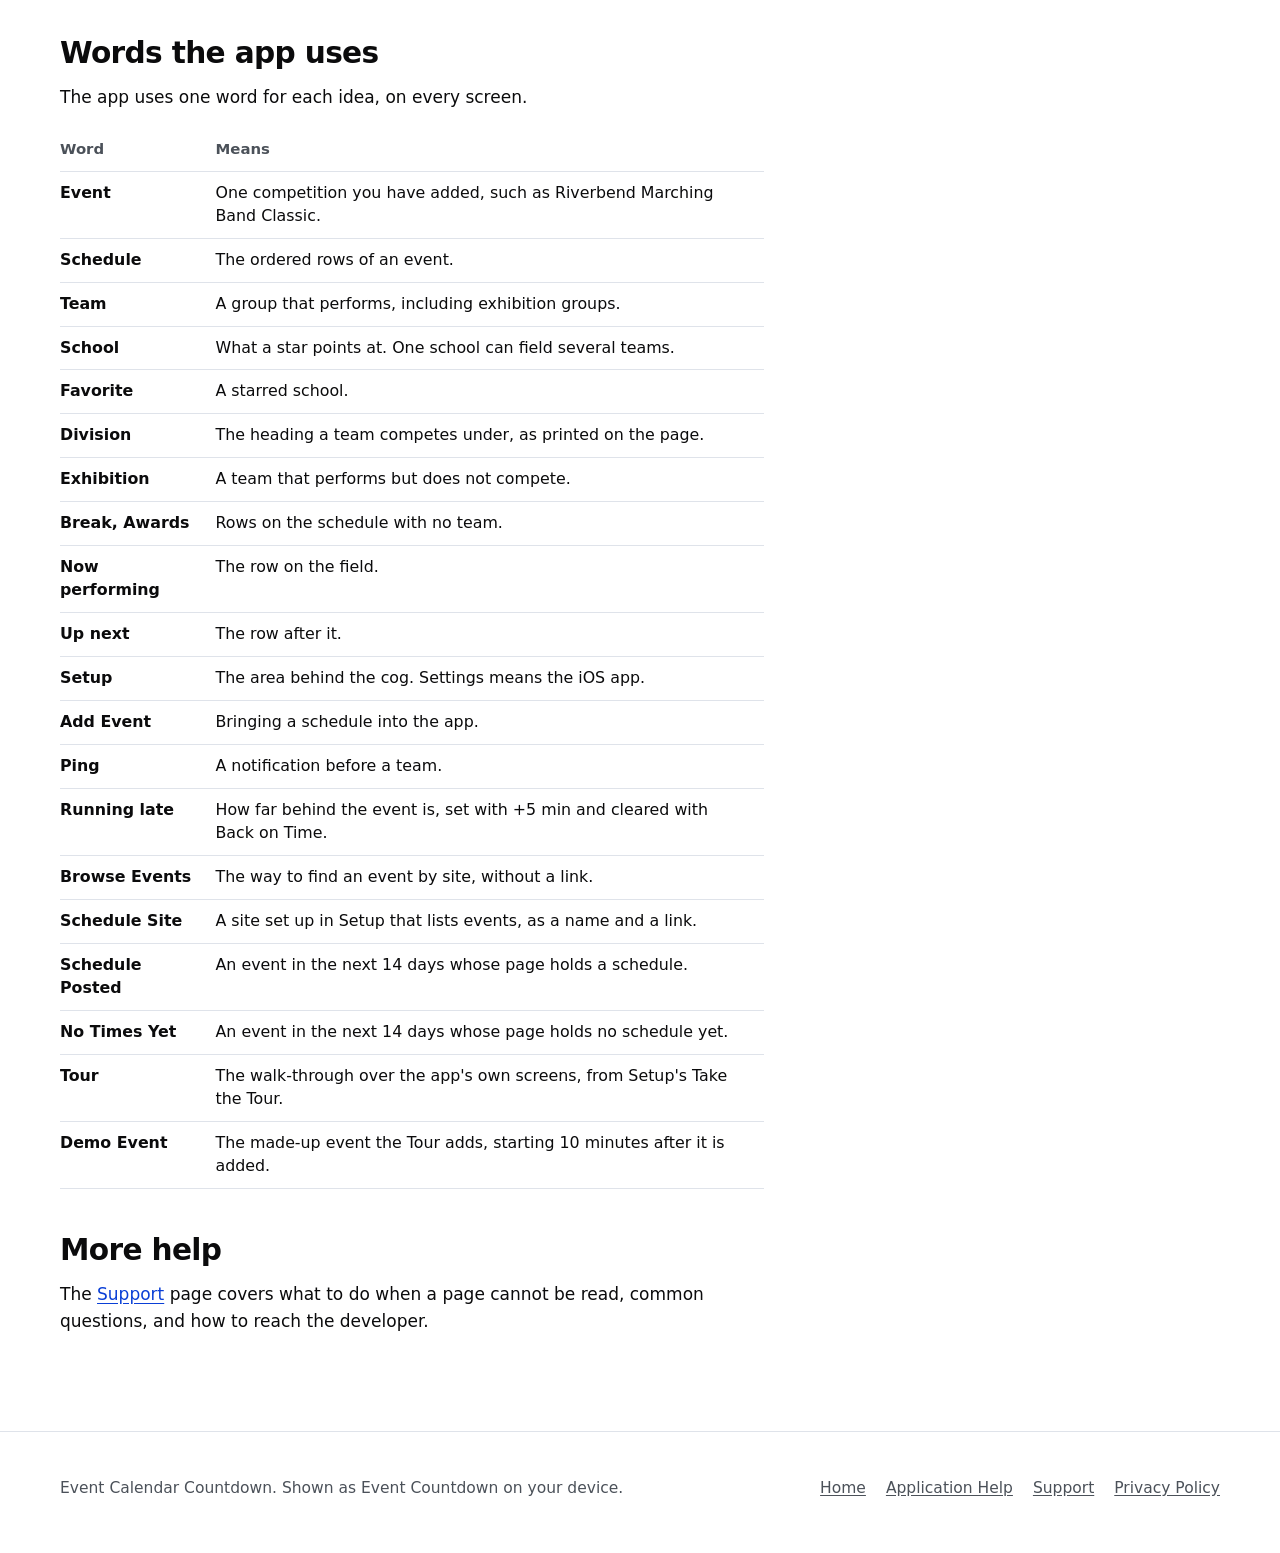
==== commit 1598a89a: "Say Schedule Sites are set up in Setup and sync through iCloud Home, Help and Support say Browse Eve" ====
--- a/help/index.html
+++ b/help/index.html
@@ -98,7 +98,7 @@
 <p>Copy the schedule's link, then tap <strong>Paste</strong> beside Schedule Link. You can also type the link and tap Go. The app shows Reading this page… and you can tap Stop at any time.</p>
 
 <h3 id="browse-events">Browse Events</h3>
-<p>Browse Events finds an event by site, without a link. Tap <strong>Browse Events</strong>, then pick a site from Schedule Sites. These sites are built into the app, and new ones arrive with an app update. The app draws these lists itself, so no web page opens.</p>
+<p>Browse Events finds an event by site, without a link. Tap <strong>Browse Events</strong>, then pick a site from Schedule Sites. Browse Events shows once you have set up a Schedule Site in Setup. The app draws these lists itself, so no web page opens.</p>
 <p>A site's events run from today onward, grouped by date. The app checks the events in the next 14 days and marks them:</p>
 <table class="stack">
   <thead><tr><th scope="col">The event says</th><th scope="col">What it means</th></tr></thead>
@@ -230,6 +230,7 @@
     <tr><td data-label="Row">Keep Screen On</td><td data-label="What it does">Keeps the screen awake while Countdown is showing and an event is under way, from an hour before its first row. It starts off.</td></tr>
     <tr><td data-label="Row">Notify Me, Teams, Ping Before</td><td data-label="What it does">Your <a href="#pings">pings</a>.</td></tr>
     <tr><td data-label="Row">Live Favorite Countdown</td><td data-label="What it does">The countdown on your <a href="#lock-screen">Lock Screen</a>.</td></tr>
+    <tr><td data-label="Row">Schedule Sites</td><td data-label="What it does">The sites Browse Events lists. Tap + to add one with a name and a link, tap one to change it, or swipe it to delete it. Entries with the same name show as one site.</td></tr>
     <tr><td data-label="Row">Favorite Schools</td><td data-label="What it does">Your starred schools. Swipe one to remove it.</td></tr>
     <tr><td data-label="Row">Events</td><td data-label="What it does">Every event you have added. Tap one for its details, tap its arrow to refresh it, or swipe it to delete it.</td></tr>
     <tr><td data-label="Row">iCloud Sync</td><td data-label="What it does">A status, not a switch. See <a href="#icloud">iCloud</a>.</td></tr>
@@ -264,7 +265,7 @@
 <p>A bad read never wipes a good schedule. If a refresh looks worse than what the app already holds, the app keeps your schedule and says so, starting Kept your schedule. An event added from a page with no link to read again says No link to refresh in Setup.</p>
 
 <h2 id="icloud">iCloud</h2>
-<p>Your events and favorites sync between your devices when they are signed in to the same Apple Account. Your Setup choices stay on each device. Changes can take a moment to arrive.</p>
+<p>Your events, favorites and Schedule Sites sync between your devices when they are signed in to the same Apple Account. Your other Setup choices stay on each device. Changes can take a moment to arrive.</p>
 <p>Setup shows the status under iCloud Sync:</p>
 <ul>
   <li><strong>On</strong> means this device can sync.</li>
@@ -301,7 +302,7 @@
     <tr><td data-label="Word">Ping</td><td data-label="Means">A notification before a team.</td></tr>
     <tr><td data-label="Word">Running late</td><td data-label="Means">How far behind the event is, set with +5 min and cleared with Back on Time.</td></tr>
     <tr><td data-label="Word">Browse Events</td><td data-label="Means">The way to find an event by site, without a link.</td></tr>
-    <tr><td data-label="Word">Schedule Site</td><td data-label="Means">A site built into the app that lists events.</td></tr>
+    <tr><td data-label="Word">Schedule Site</td><td data-label="Means">A site set up in Setup that lists events, as a name and a link.</td></tr>
     <tr><td data-label="Word">Schedule Posted</td><td data-label="Means">An event in the next 14 days whose page holds a schedule.</td></tr>
     <tr><td data-label="Word">No Times Yet</td><td data-label="Means">An event in the next 14 days whose page holds no schedule yet.</td></tr>
     <tr><td data-label="Word">Tour</td><td data-label="Means">The walk-through over the app's own screens, from Setup's Take the Tour.</td></tr>
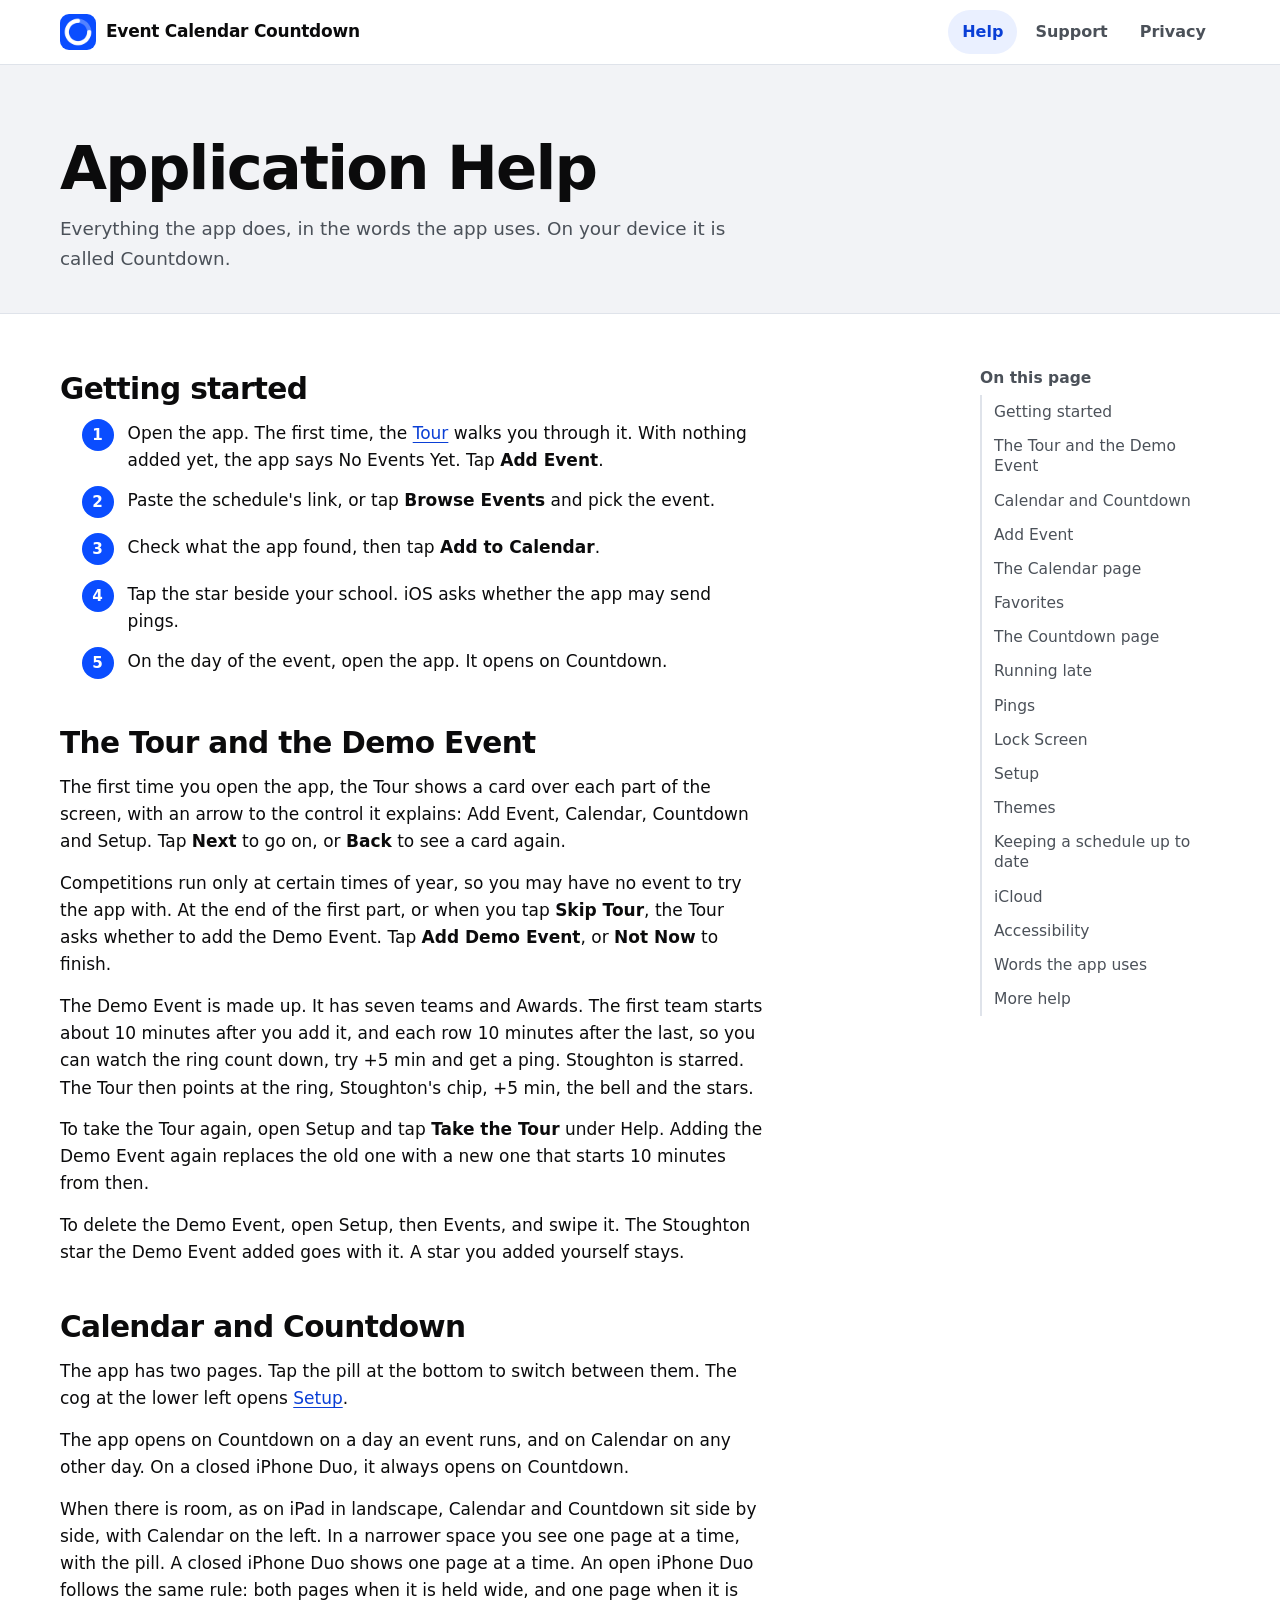
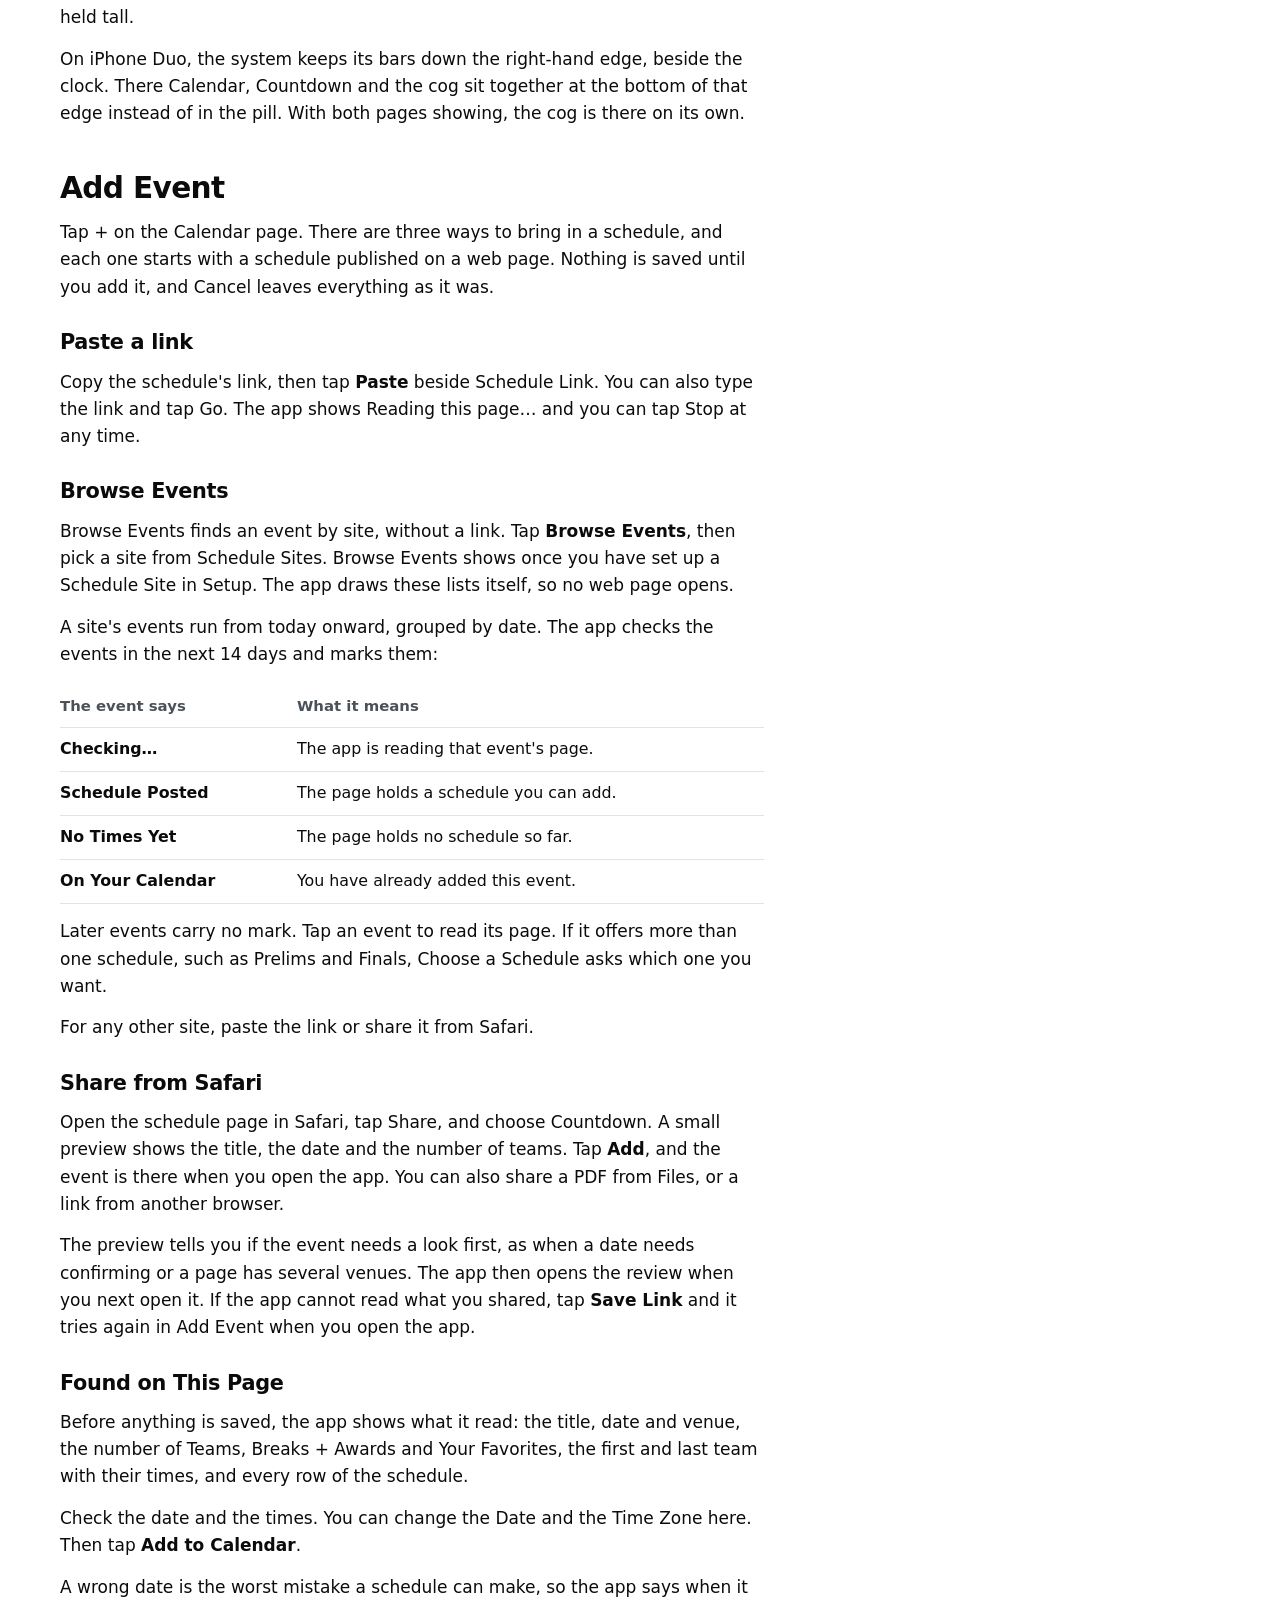
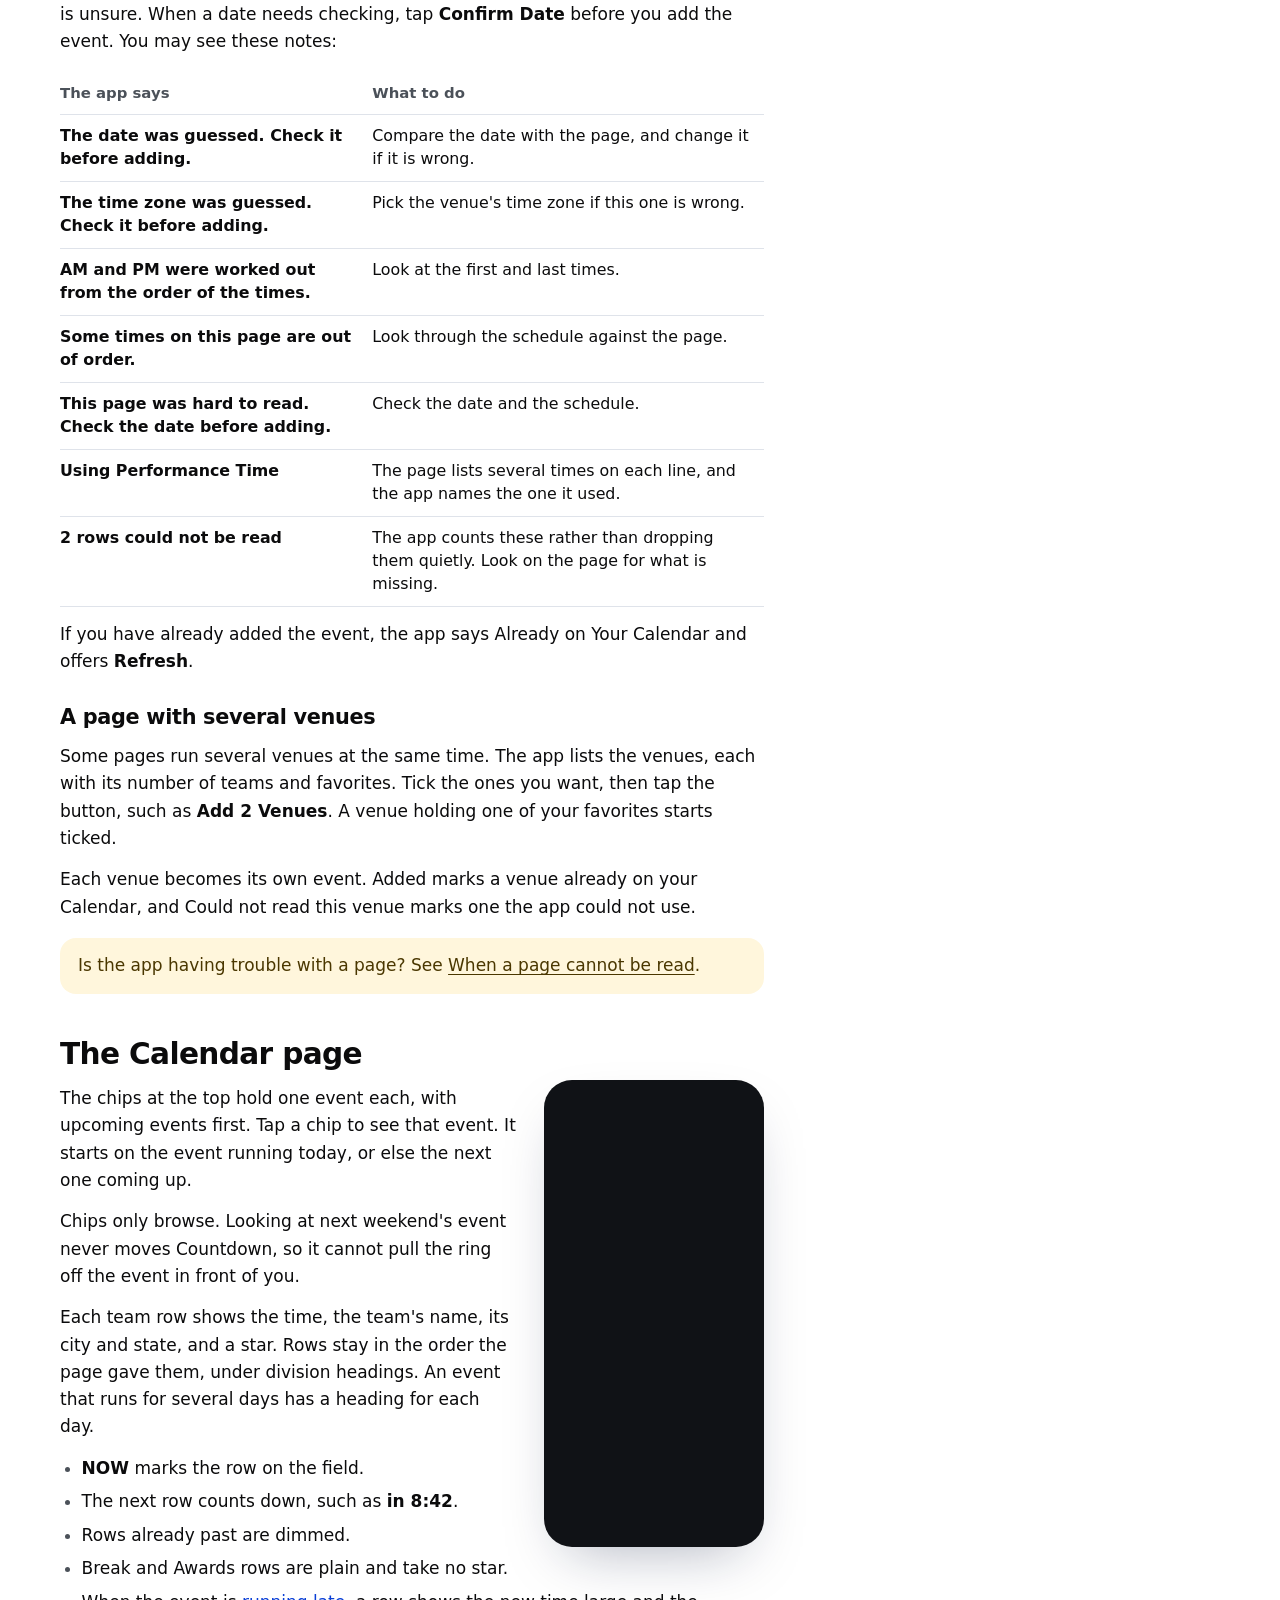
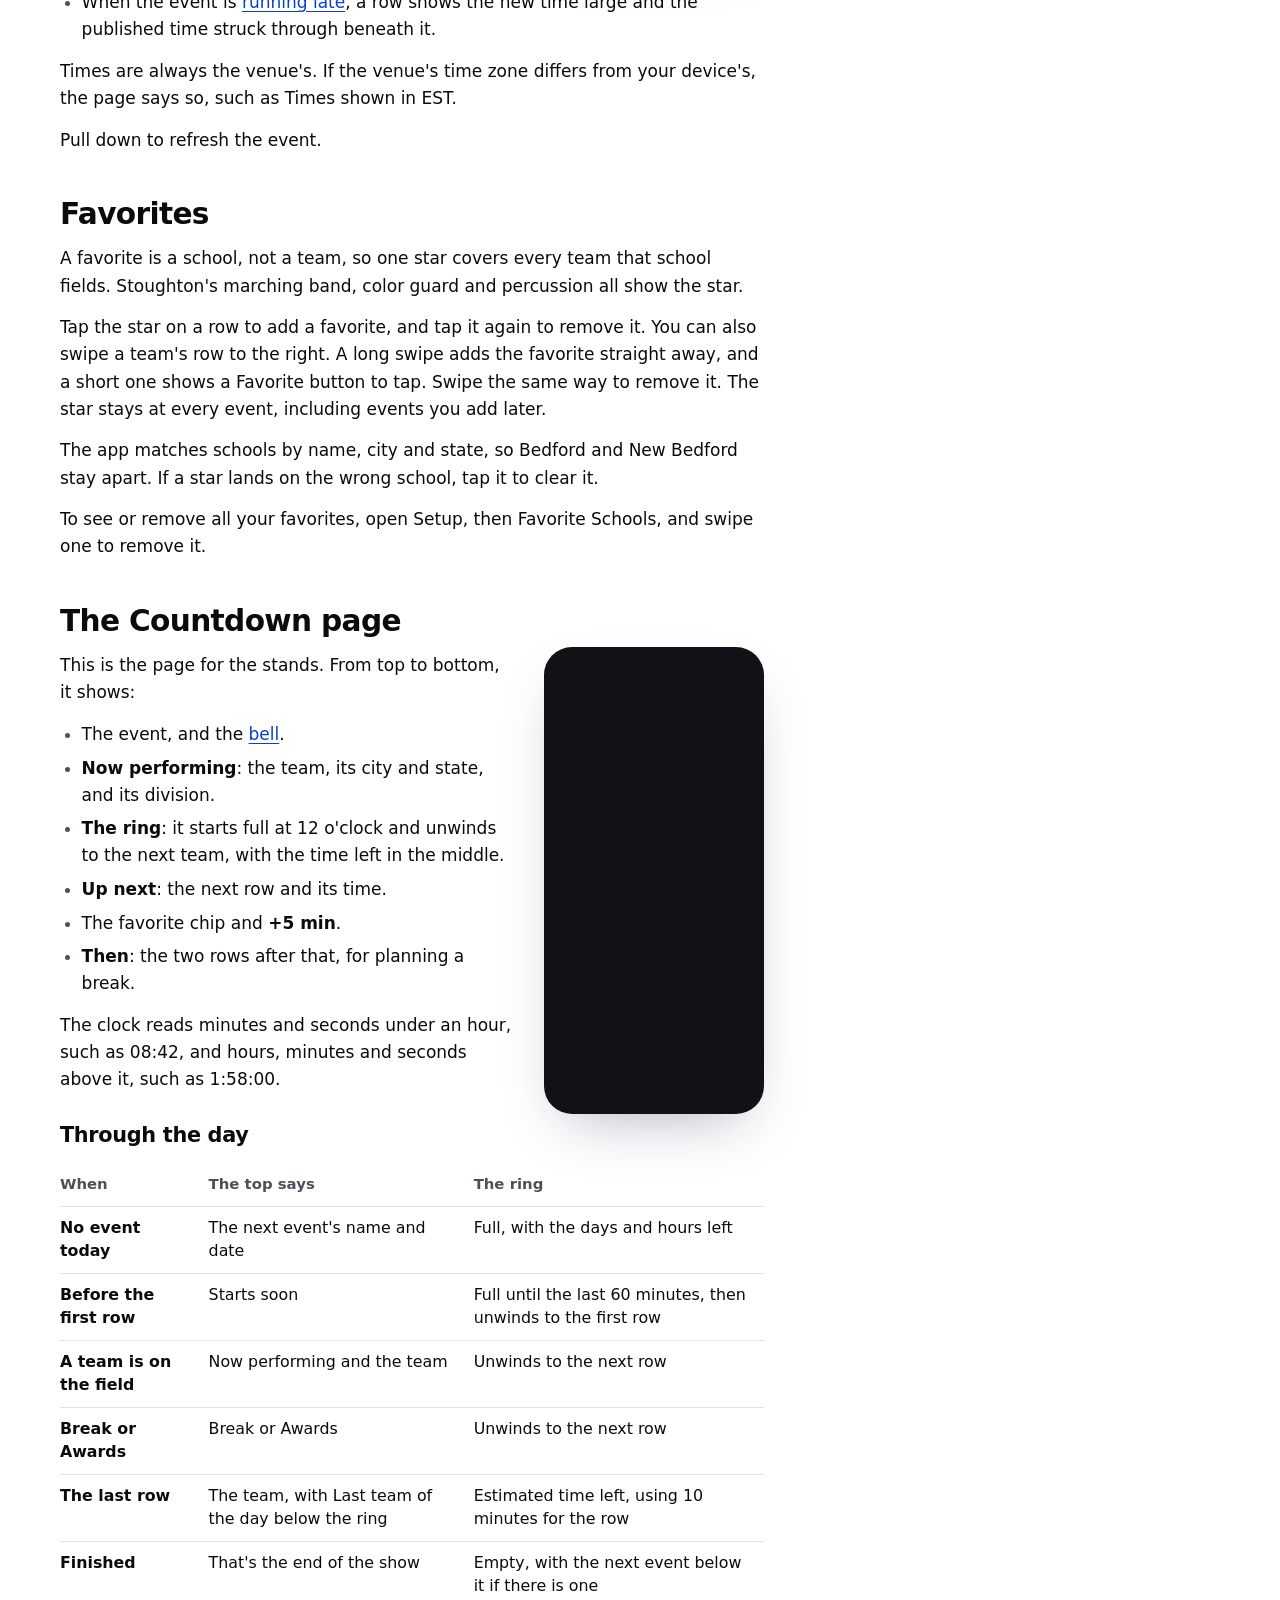
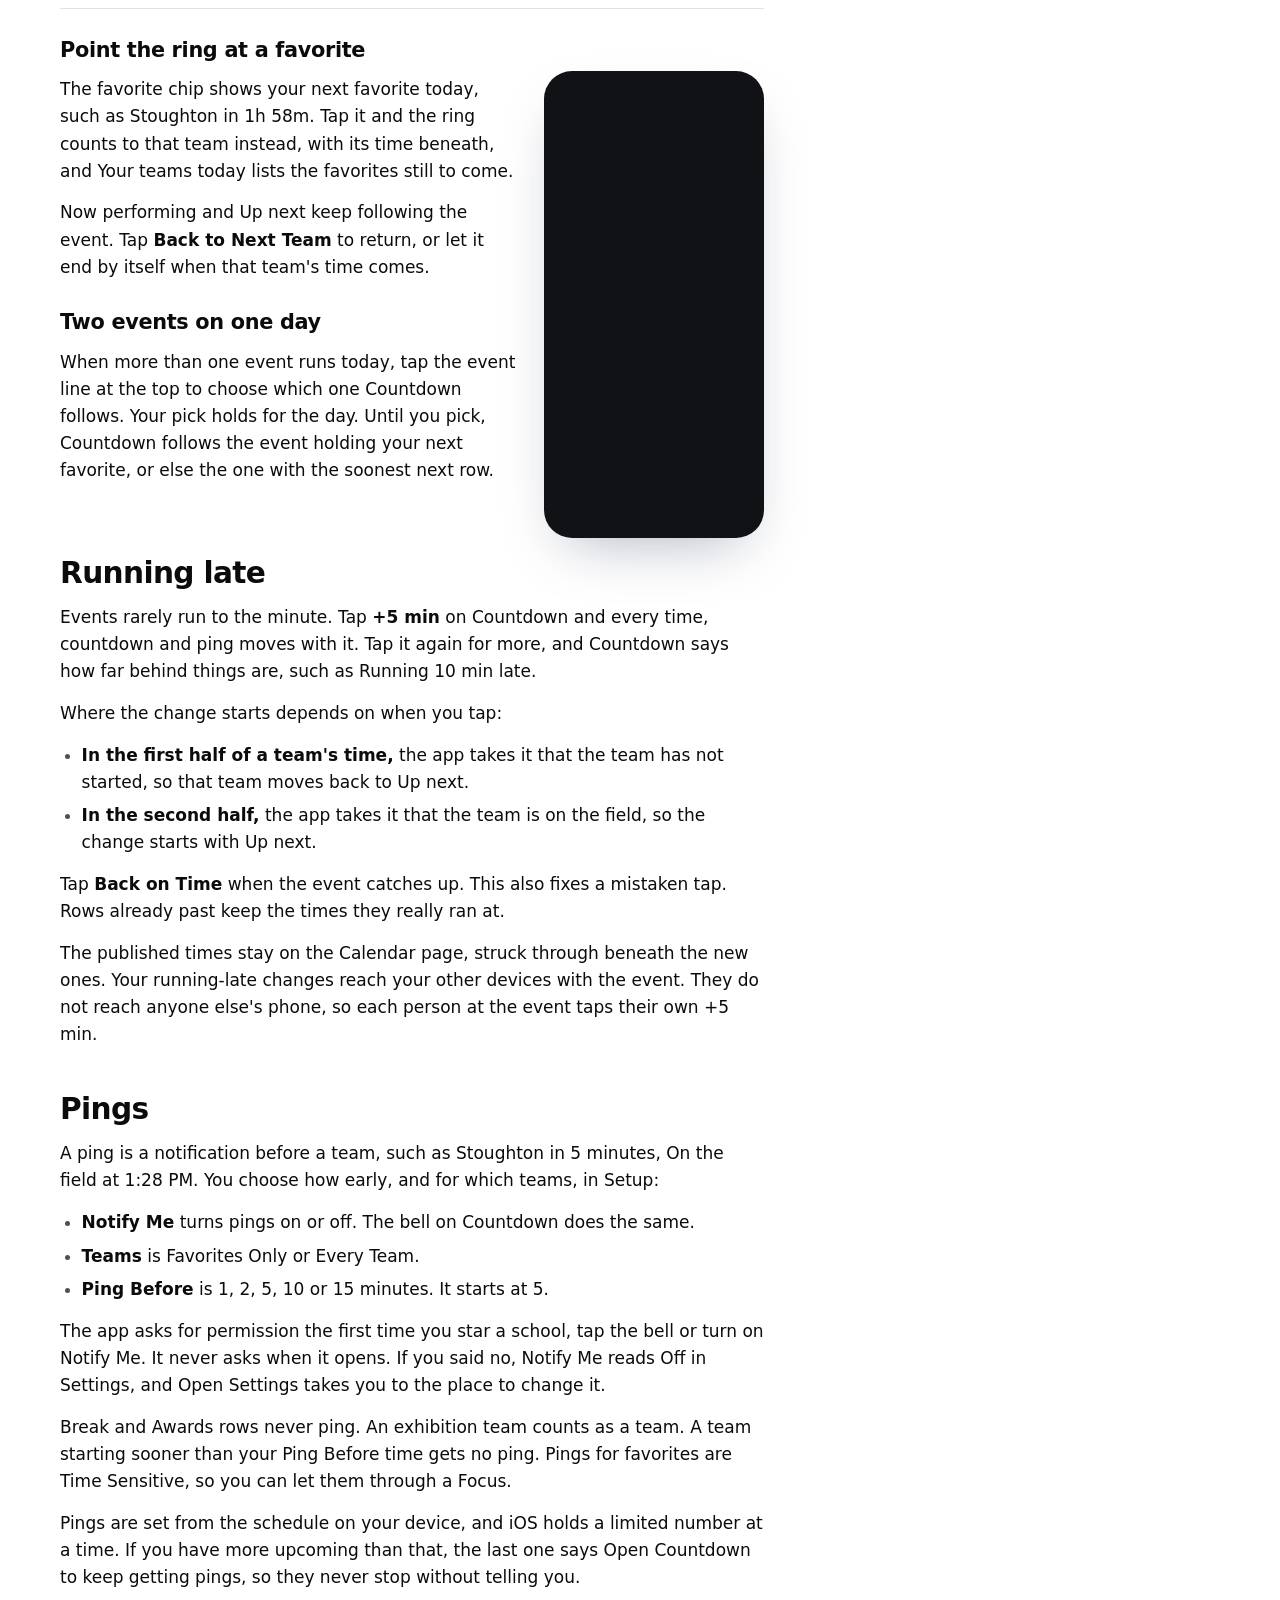
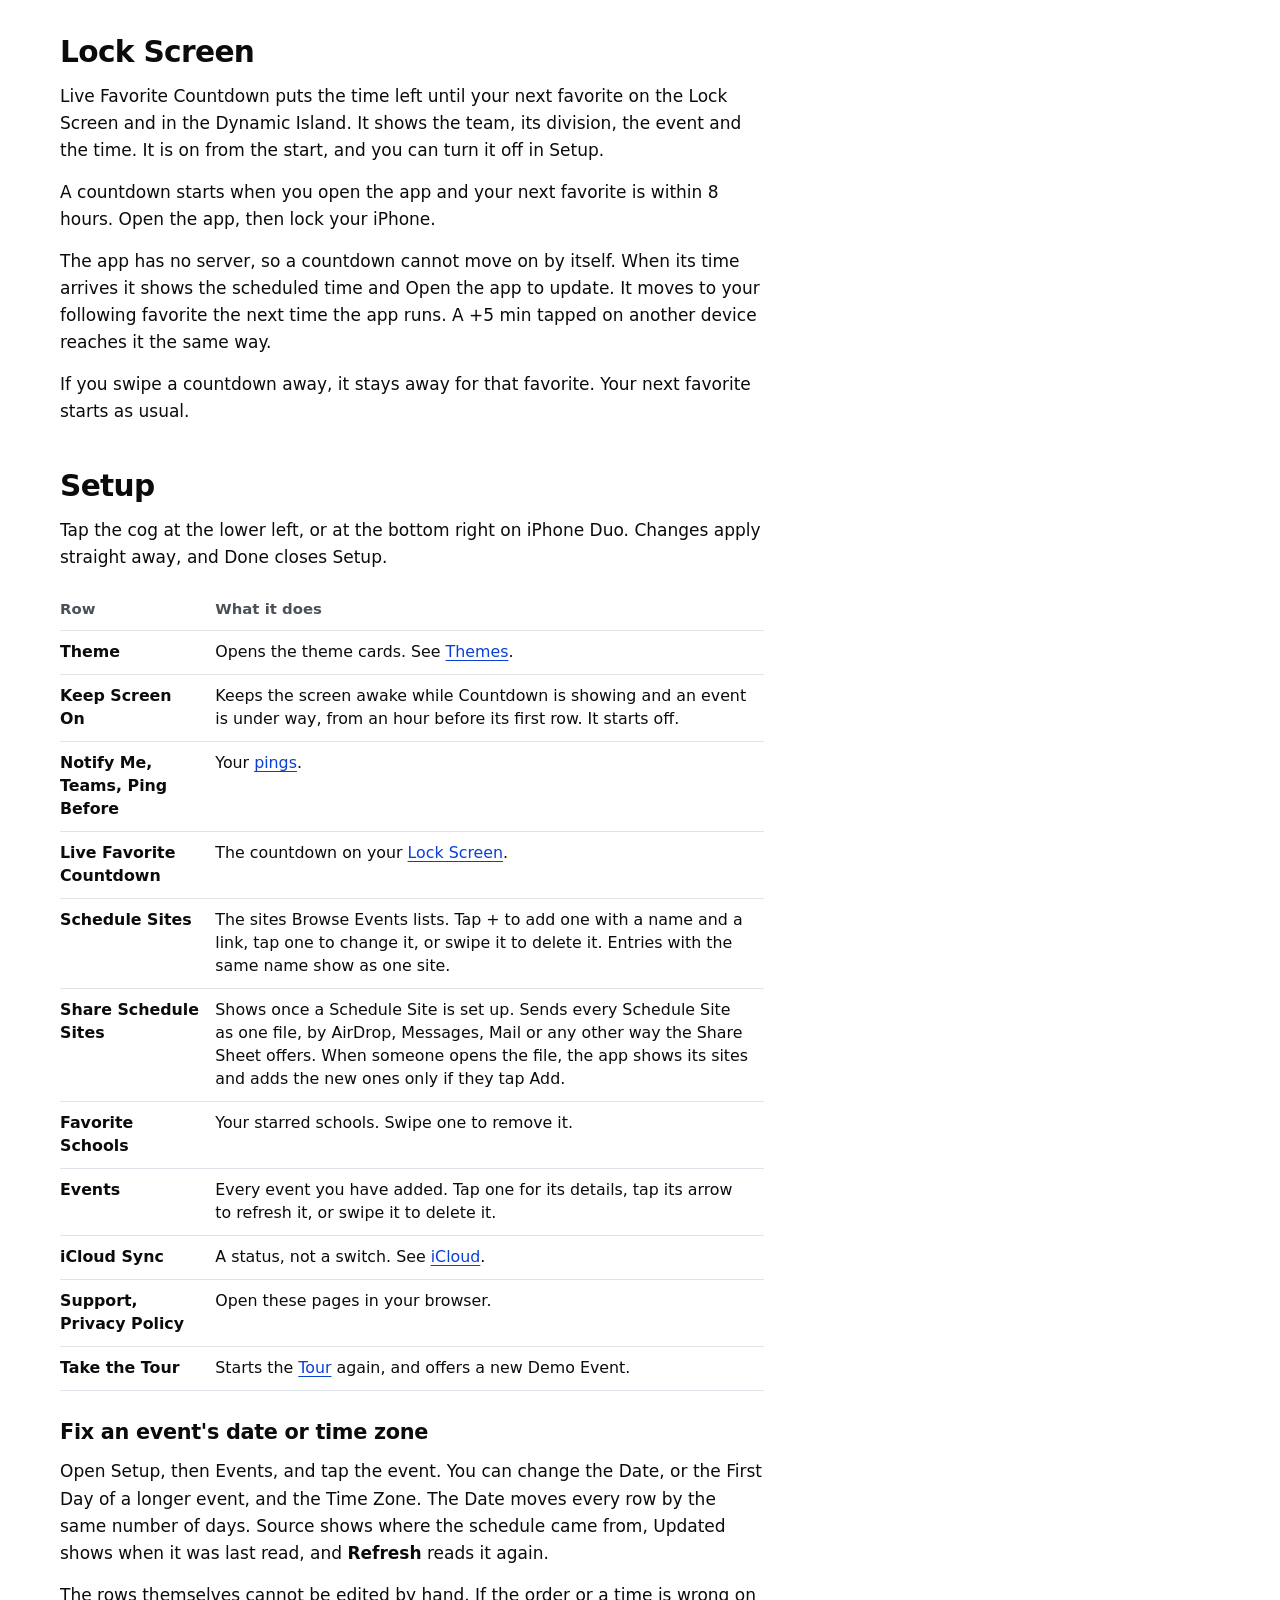
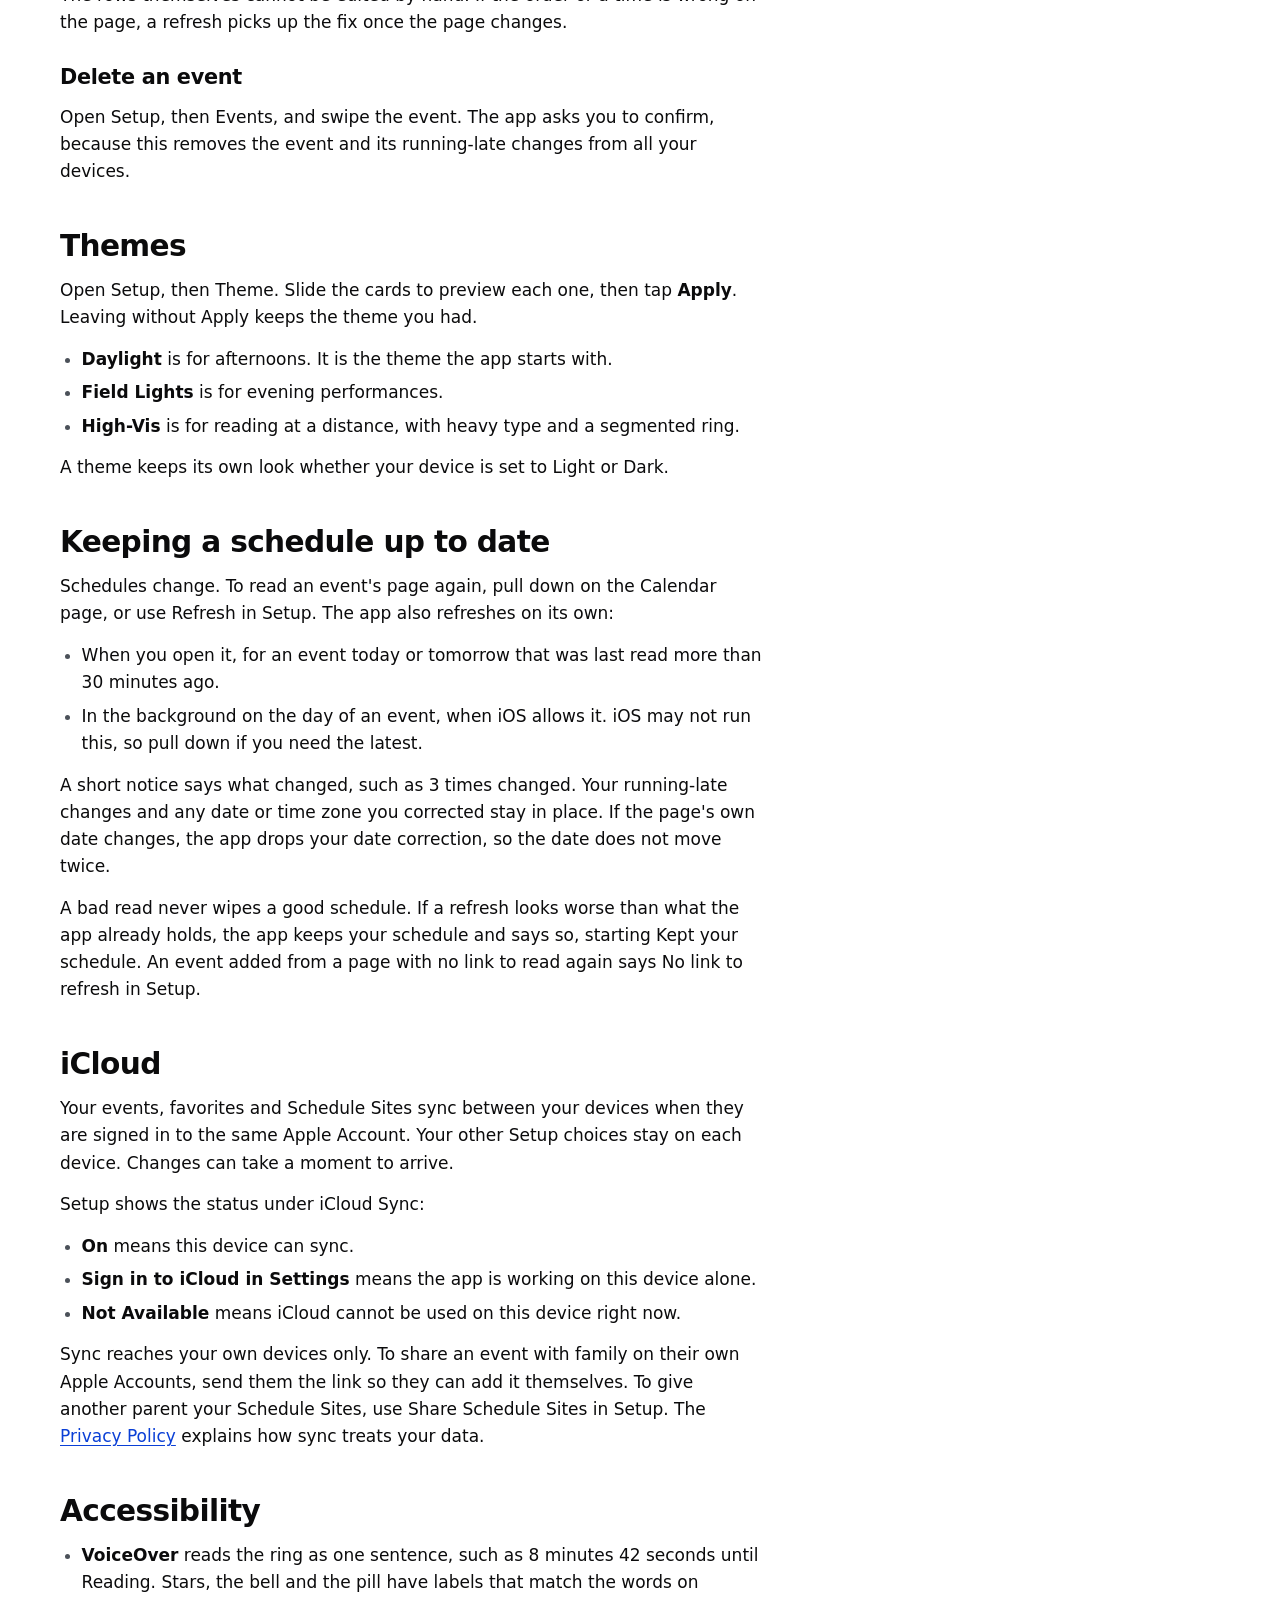
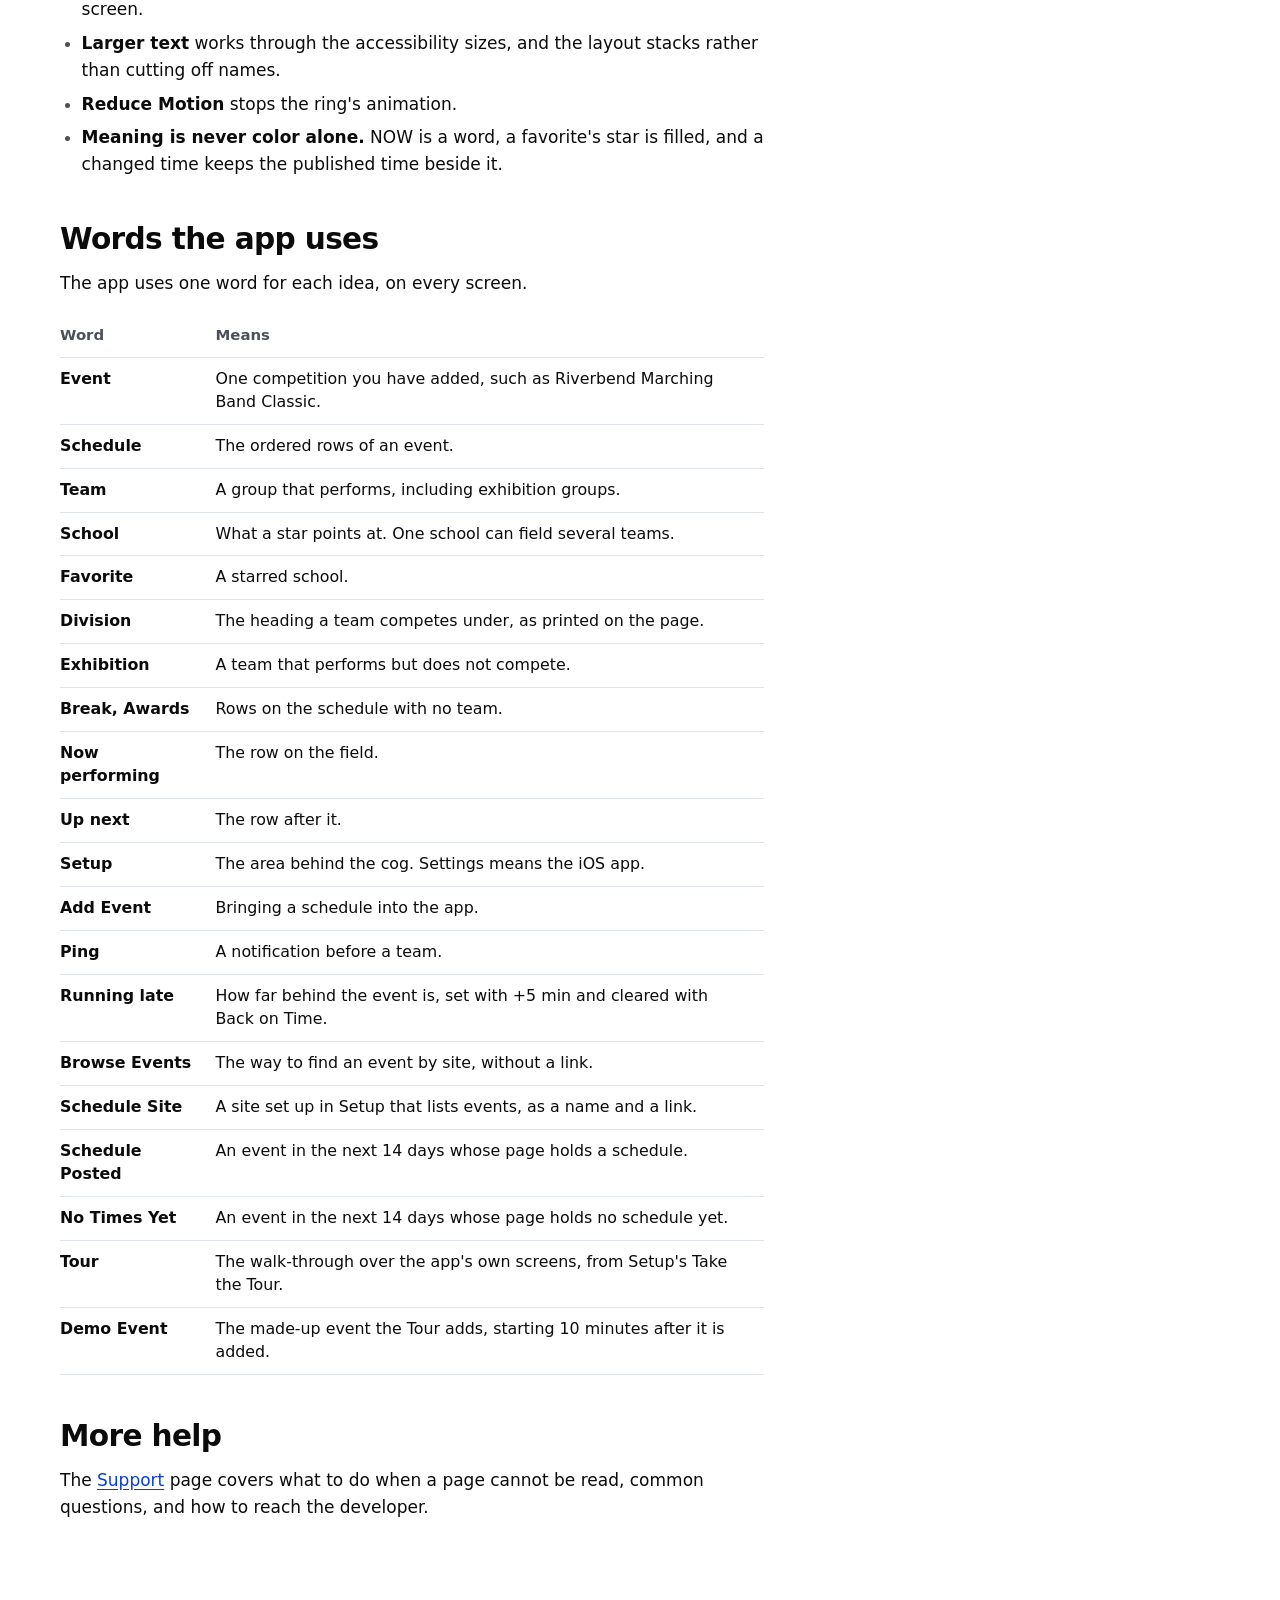
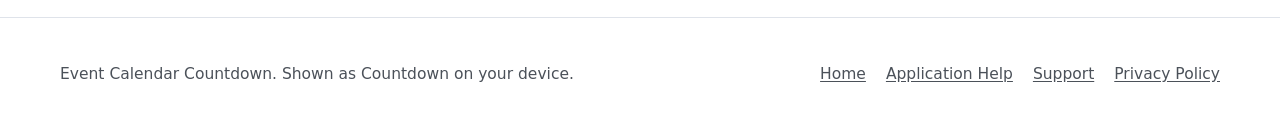
==== commit cc9a37f9: "Share Schedule Sites, and the name Countdown on the device Support and Privacy say how sharing Sched" ====
--- a/help/index.html
+++ b/help/index.html
@@ -42,7 +42,7 @@
 <div class="doc-head">
   <div class="wrap">
     <h1>Application Help</h1>
-    <p>Everything the app does, in the words the app uses. On your device it is called Event Countdown.</p>
+    <p>Everything the app does, in the words the app uses. On your device it is called Countdown.</p>
   </div>
 </div>
 <div class="wrap doc-layout">
@@ -113,7 +113,7 @@
 <p>For any other site, paste the link or share it from Safari.</p>
 
 <h3 id="share">Share from Safari</h3>
-<p>Open the schedule page in Safari, tap Share, and choose Event Countdown. A small preview shows the title, the date and the number of teams. Tap <strong>Add</strong>, and the event is there when you open the app. You can also share a PDF from Files, or a link from another browser.</p>
+<p>Open the schedule page in Safari, tap Share, and choose Countdown. A small preview shows the title, the date and the number of teams. Tap <strong>Add</strong>, and the event is there when you open the app. You can also share a PDF from Files, or a link from another browser.</p>
 <p>The preview tells you if the event needs a look first, as when a date needs confirming or a page has several venues. The app then opens the review when you next open it. If the app cannot read what you shared, tap <strong>Save Link</strong> and it tries again in Add Event when you open the app.</p>
 
 <h3 id="found-on-this-page">Found on This Page</h3>
@@ -213,7 +213,7 @@
 </ul>
 <p>The app asks for permission the first time you star a school, tap the bell or turn on Notify Me. It never asks when it opens. If you said no, Notify Me reads Off in Settings, and Open Settings takes you to the place to change it.</p>
 <p>Break and Awards rows never ping. An exhibition team counts as a team. A team starting sooner than your Ping Before time gets no ping. Pings for favorites are Time Sensitive, so you can let them through a Focus.</p>
-<p>Pings are set from the schedule on your device, and iOS holds a limited number at a time. If you have more upcoming than that, the last one says Open Event Countdown to keep getting pings, so they never stop without telling you.</p>
+<p>Pings are set from the schedule on your device, and iOS holds a limited number at a time. If you have more upcoming than that, the last one says Open Countdown to keep getting pings, so they never stop without telling you.</p>
 
 <h2 id="lock-screen">Lock Screen</h2>
 <p>Live Favorite Countdown puts the time left until your next favorite on the Lock Screen and in the Dynamic Island. It shows the team, its division, the event and the time. It is on from the start, and you can turn it off in Setup.</p>
@@ -231,6 +231,7 @@
     <tr><td data-label="Row">Notify Me, Teams, Ping Before</td><td data-label="What it does">Your <a href="#pings">pings</a>.</td></tr>
     <tr><td data-label="Row">Live Favorite Countdown</td><td data-label="What it does">The countdown on your <a href="#lock-screen">Lock Screen</a>.</td></tr>
     <tr><td data-label="Row">Schedule Sites</td><td data-label="What it does">The sites Browse Events lists. Tap + to add one with a name and a link, tap one to change it, or swipe it to delete it. Entries with the same name show as one site.</td></tr>
+    <tr><td data-label="Row">Share Schedule Sites</td><td data-label="What it does">Shows once a Schedule Site is set up. Sends every Schedule Site as one file, by AirDrop, Messages, Mail or any other way the Share Sheet offers. When someone opens the file, the app shows its sites and adds the new ones only if they tap Add.</td></tr>
     <tr><td data-label="Row">Favorite Schools</td><td data-label="What it does">Your starred schools. Swipe one to remove it.</td></tr>
     <tr><td data-label="Row">Events</td><td data-label="What it does">Every event you have added. Tap one for its details, tap its arrow to refresh it, or swipe it to delete it.</td></tr>
     <tr><td data-label="Row">iCloud Sync</td><td data-label="What it does">A status, not a switch. See <a href="#icloud">iCloud</a>.</td></tr>
@@ -272,7 +273,7 @@
   <li><strong>Sign in to iCloud in Settings</strong> means the app is working on this device alone.</li>
   <li><strong>Not Available</strong> means iCloud cannot be used on this device right now.</li>
 </ul>
-<p>Sync reaches your own devices only. To share an event with family on their own Apple Accounts, send them the link so they can add it themselves. The <a href="../privacy/">Privacy Policy</a> explains how sync treats your data.</p>
+<p>Sync reaches your own devices only. To share an event with family on their own Apple Accounts, send them the link so they can add it themselves. To give another parent your Schedule Sites, use Share Schedule Sites in Setup. The <a href="../privacy/">Privacy Policy</a> explains how sync treats your data.</p>
 
 <h2 id="accessibility">Accessibility</h2>
 <ul>
@@ -318,7 +319,7 @@
 </main>
 <footer class="site-footer">
   <div class="wrap">
-    <p>Event Calendar Countdown. Shown as Event Countdown on your device.</p>
+    <p>Event Calendar Countdown. Shown as Countdown on your device.</p>
     <ul>
       <li><a href="../">Home</a></li>
       <li><a href="../help/">Application Help</a></li>
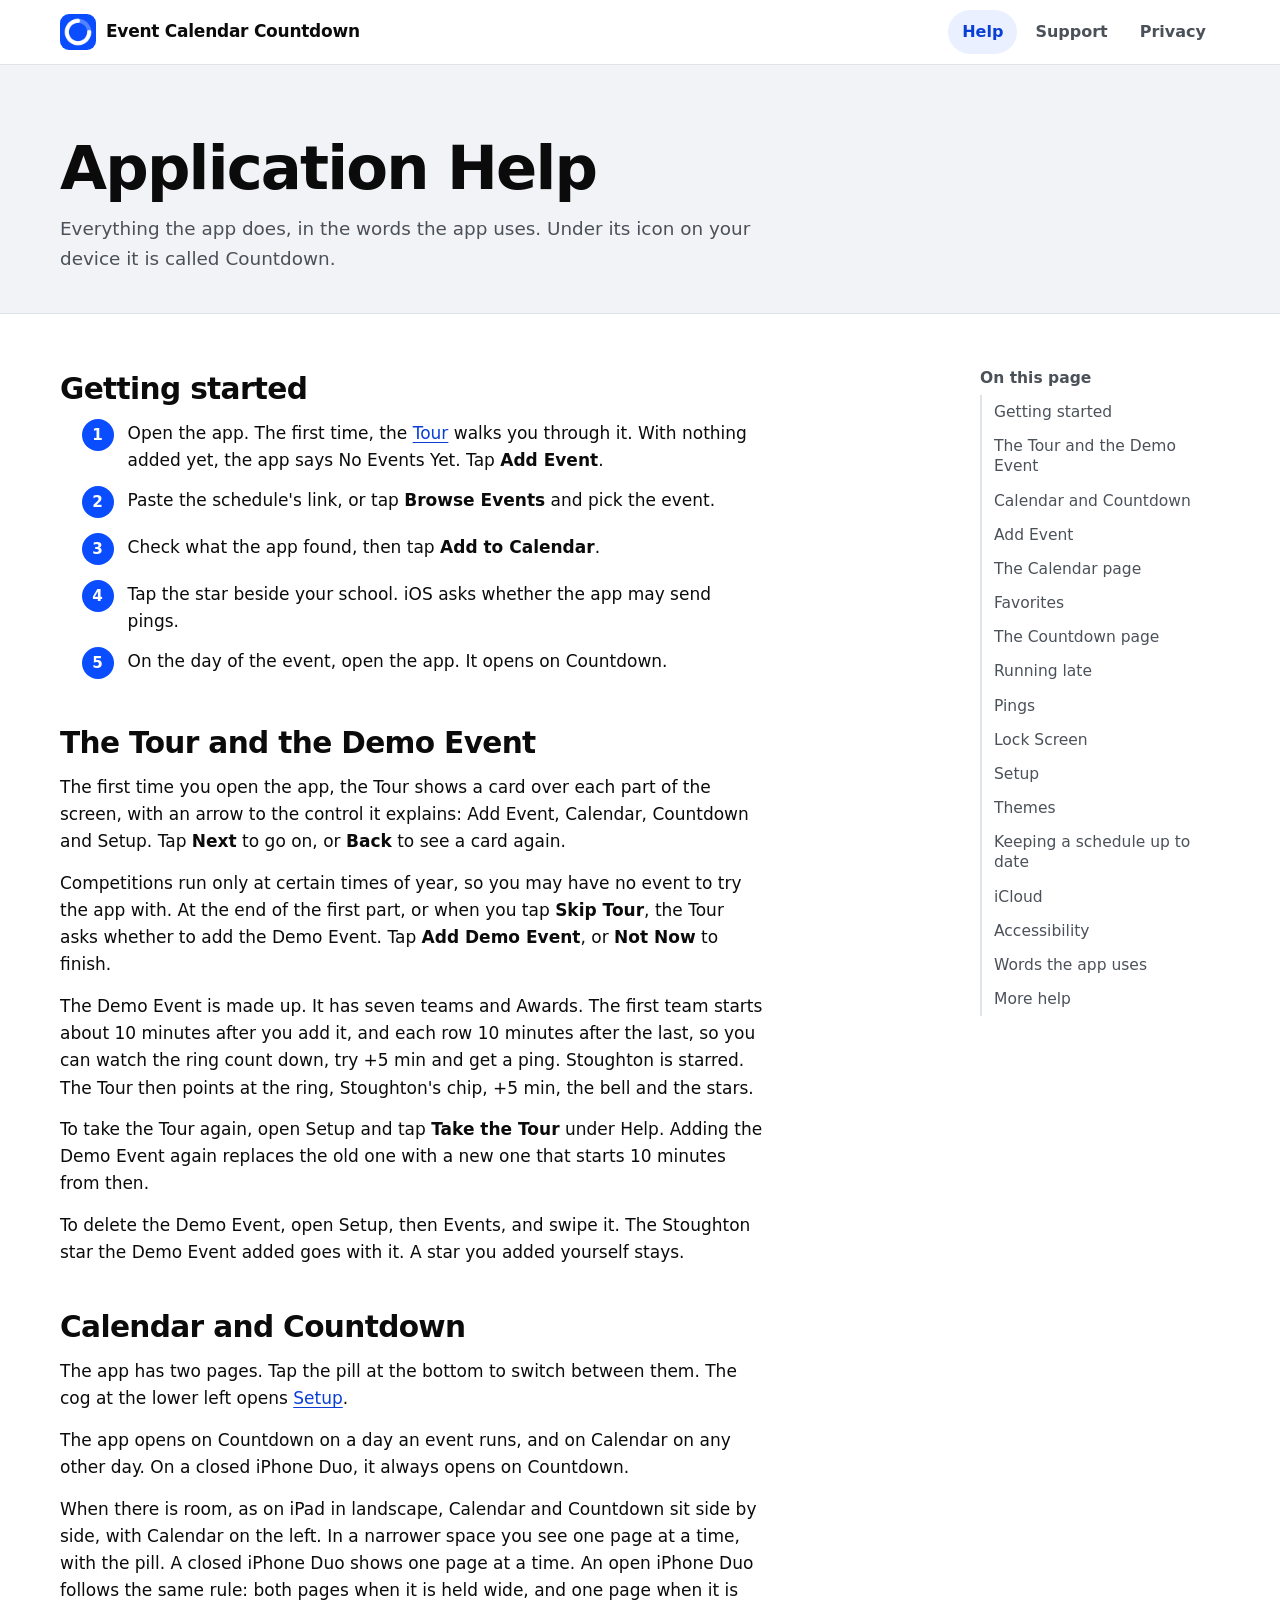
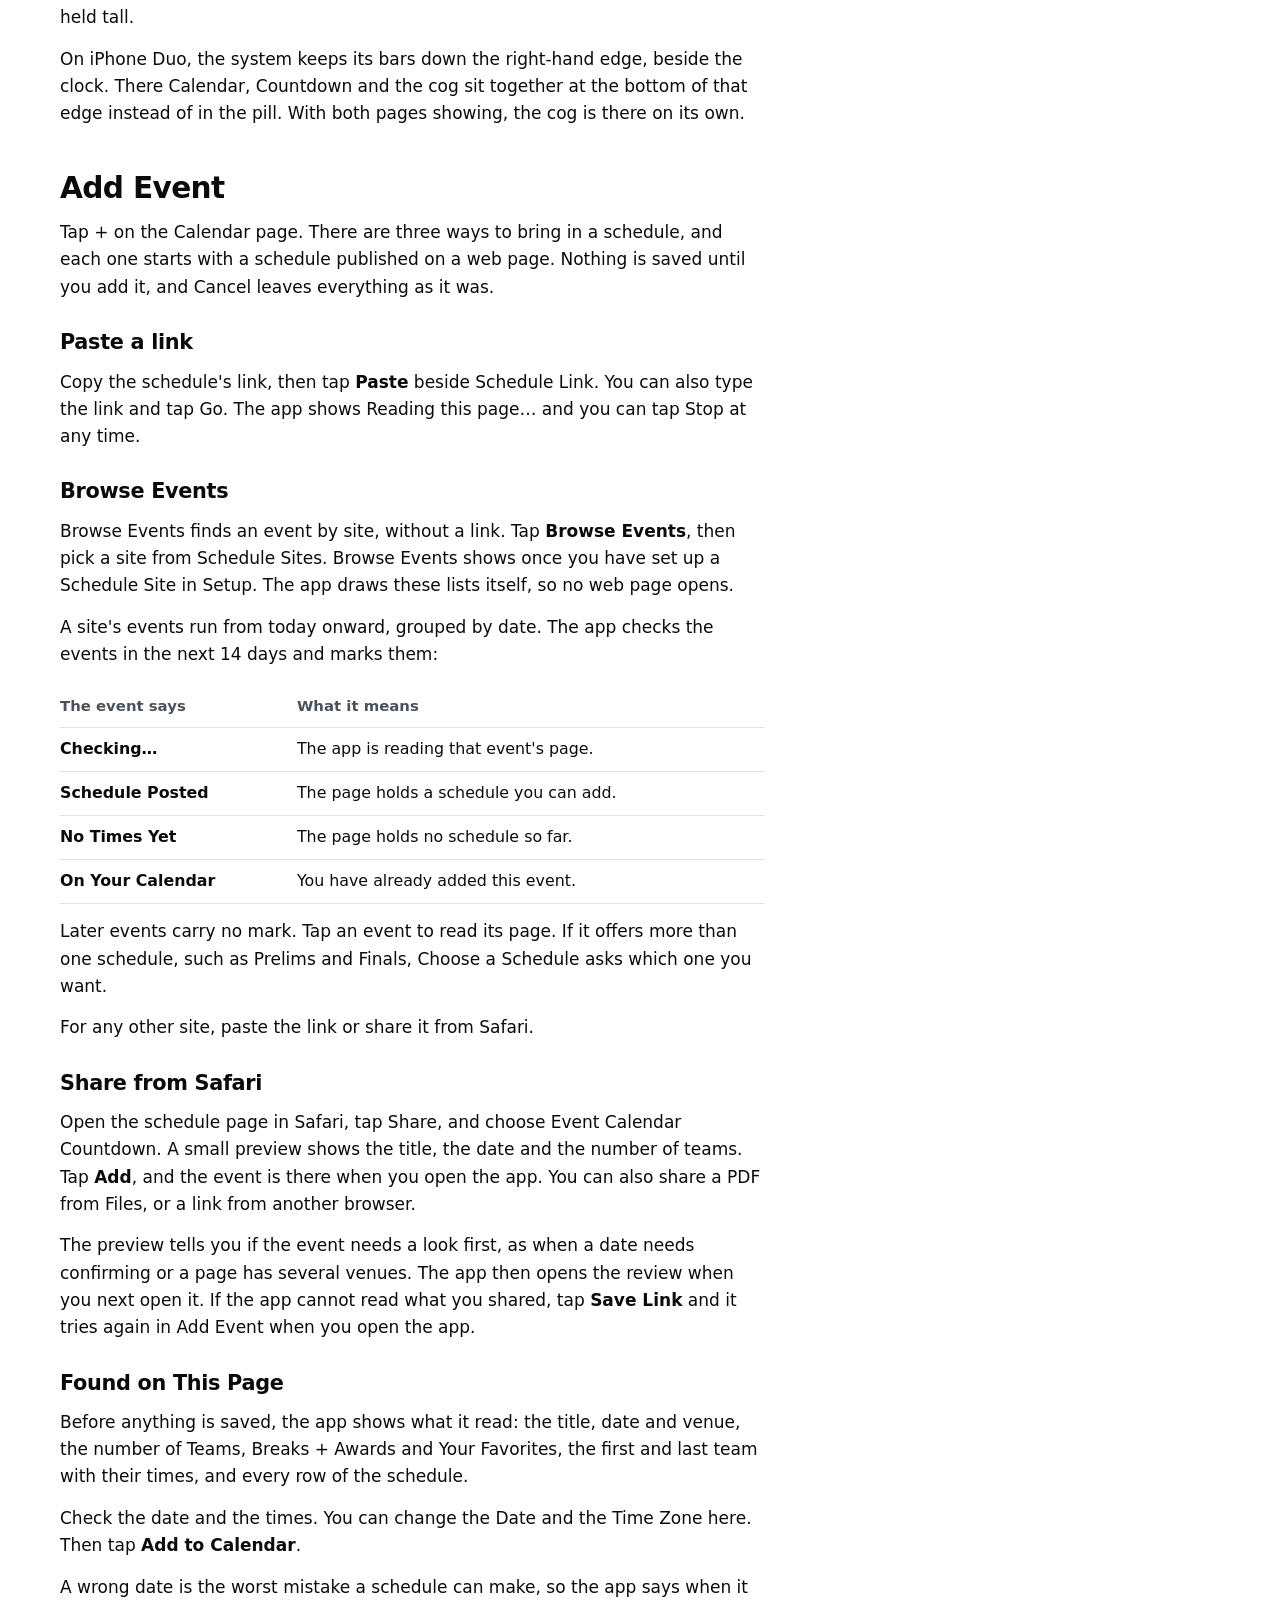
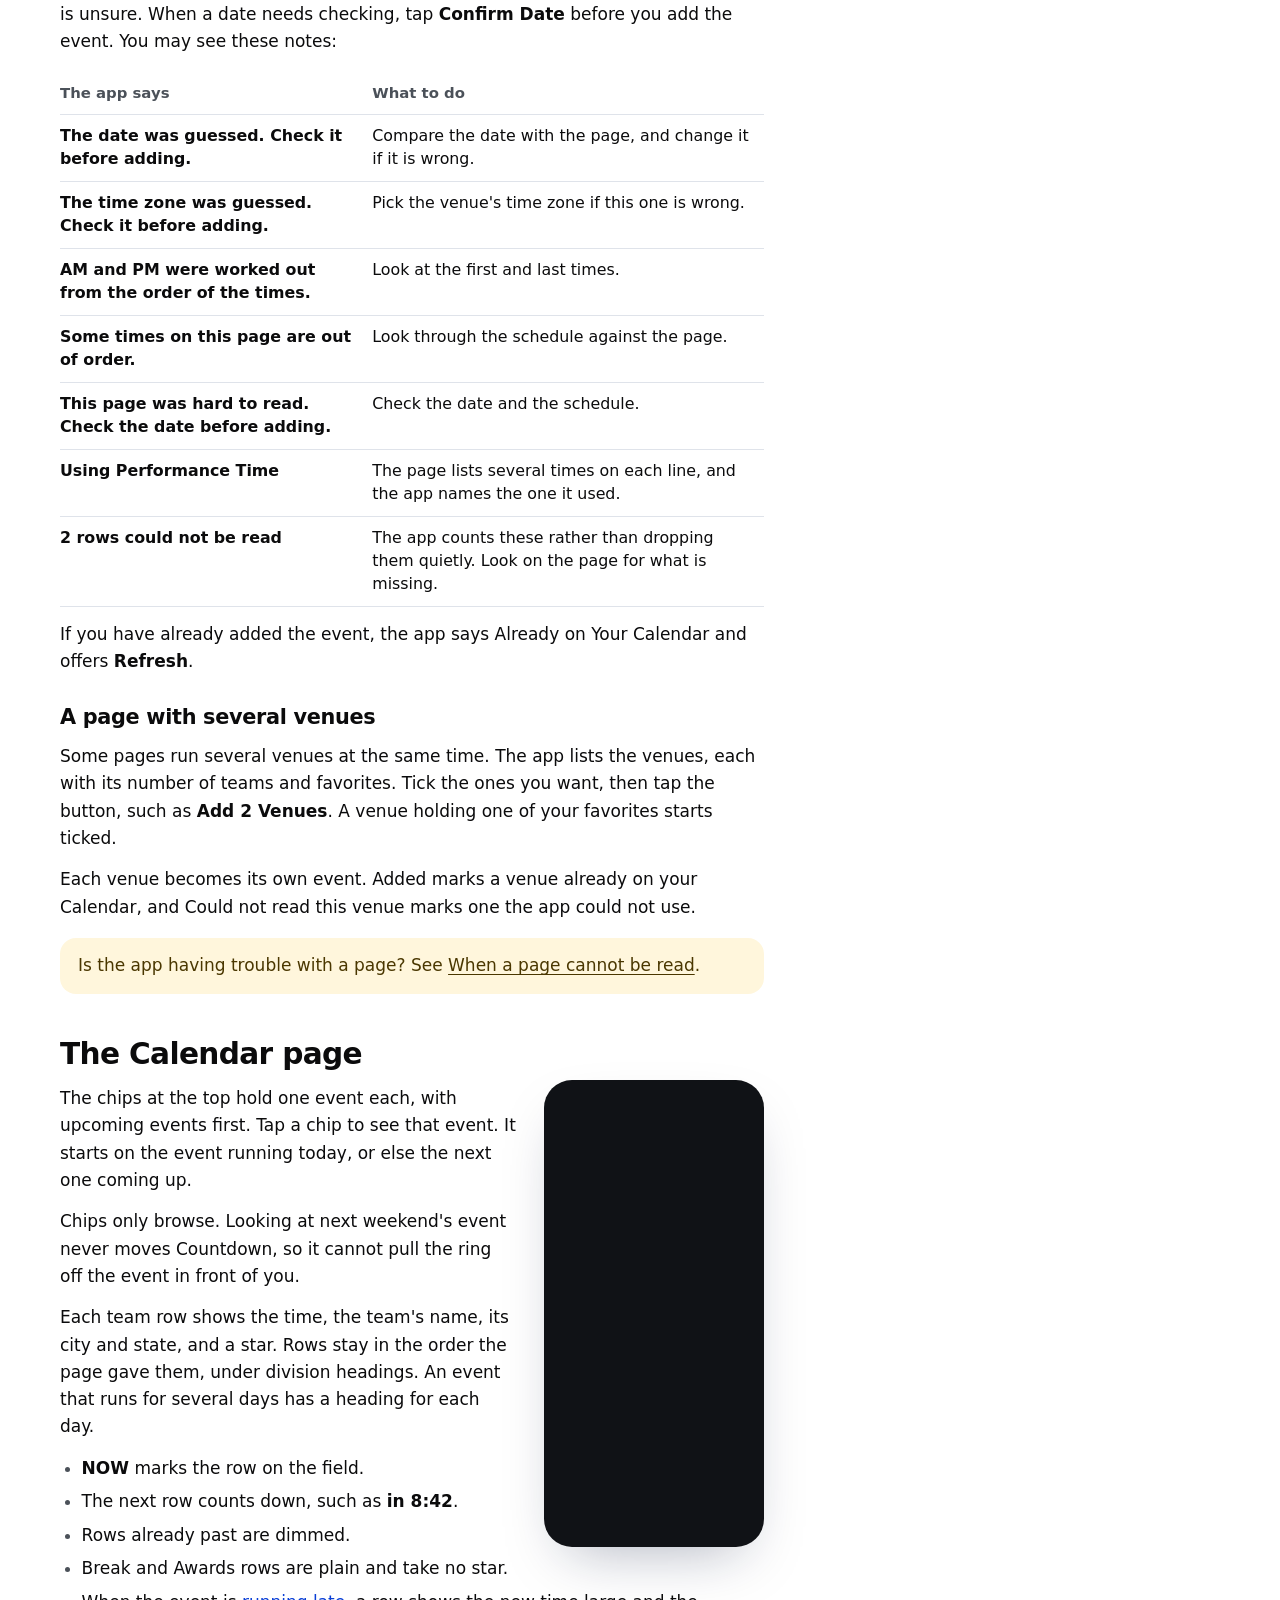
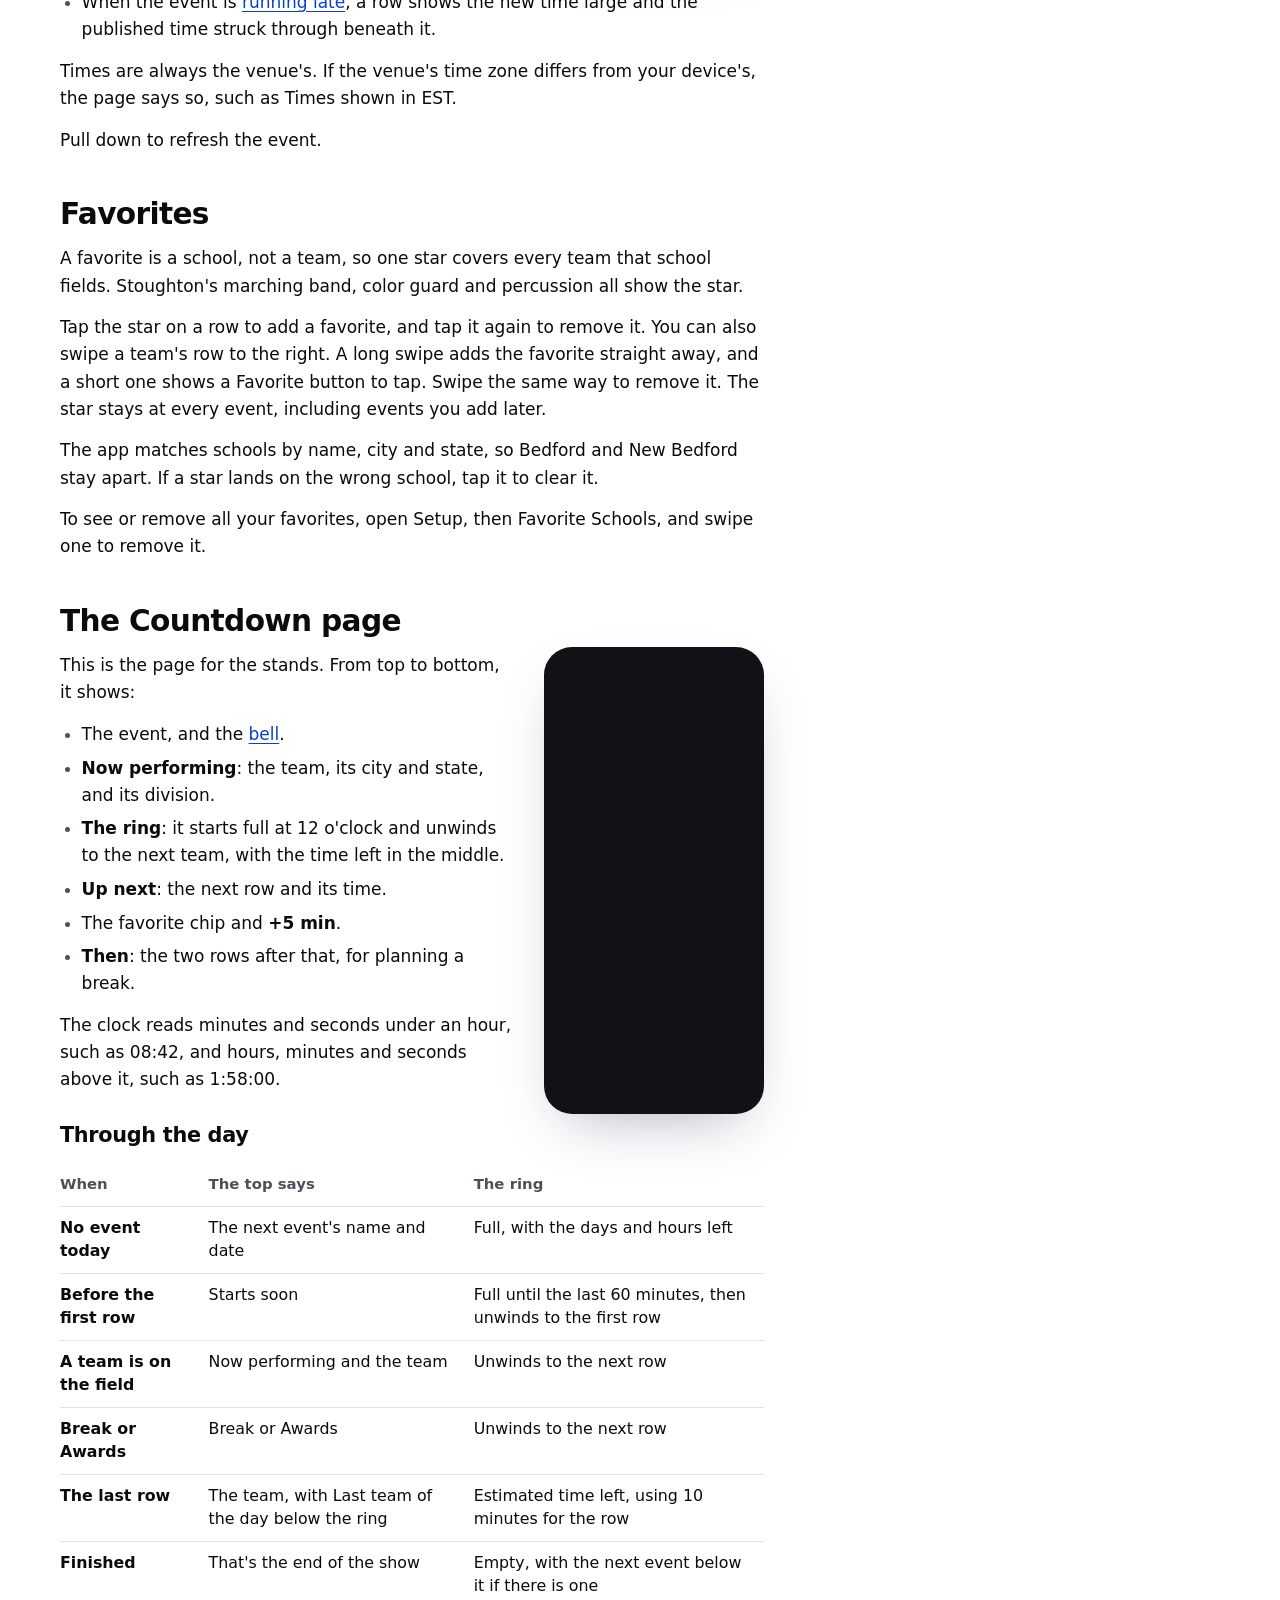
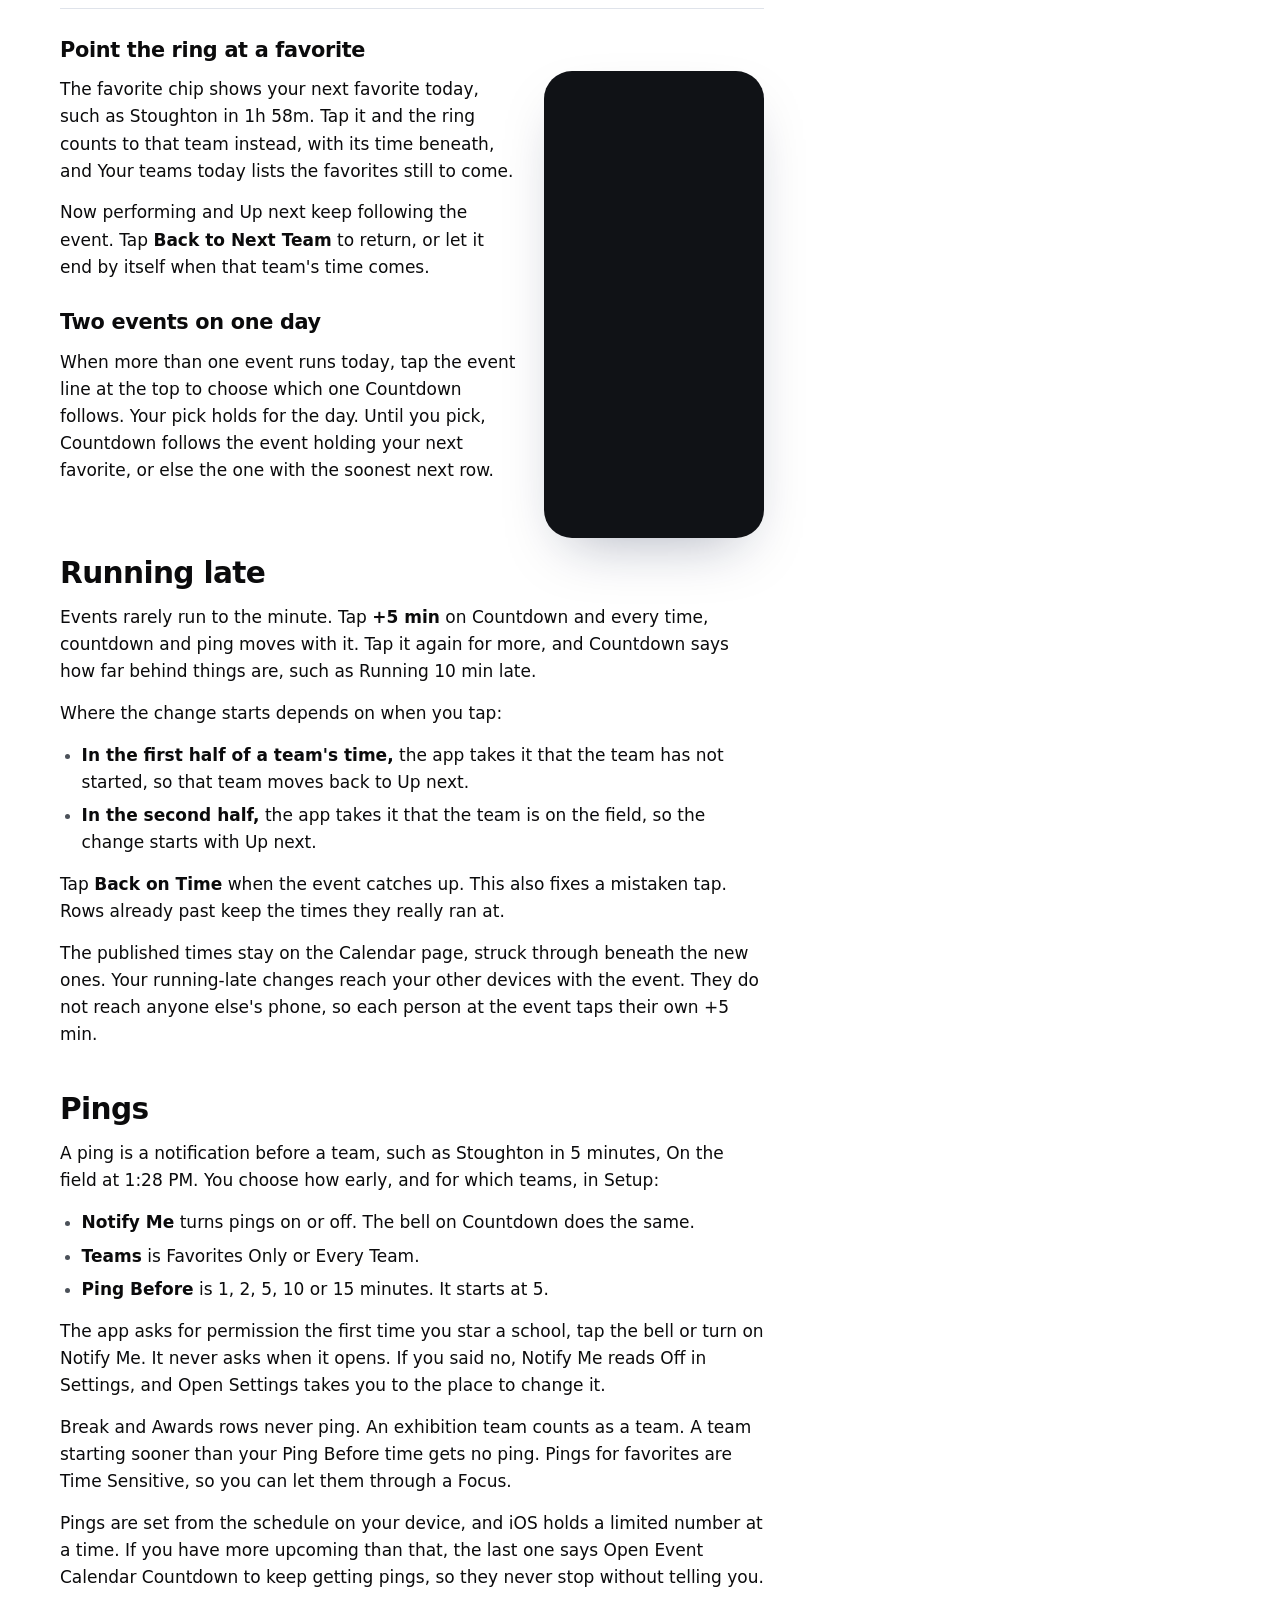
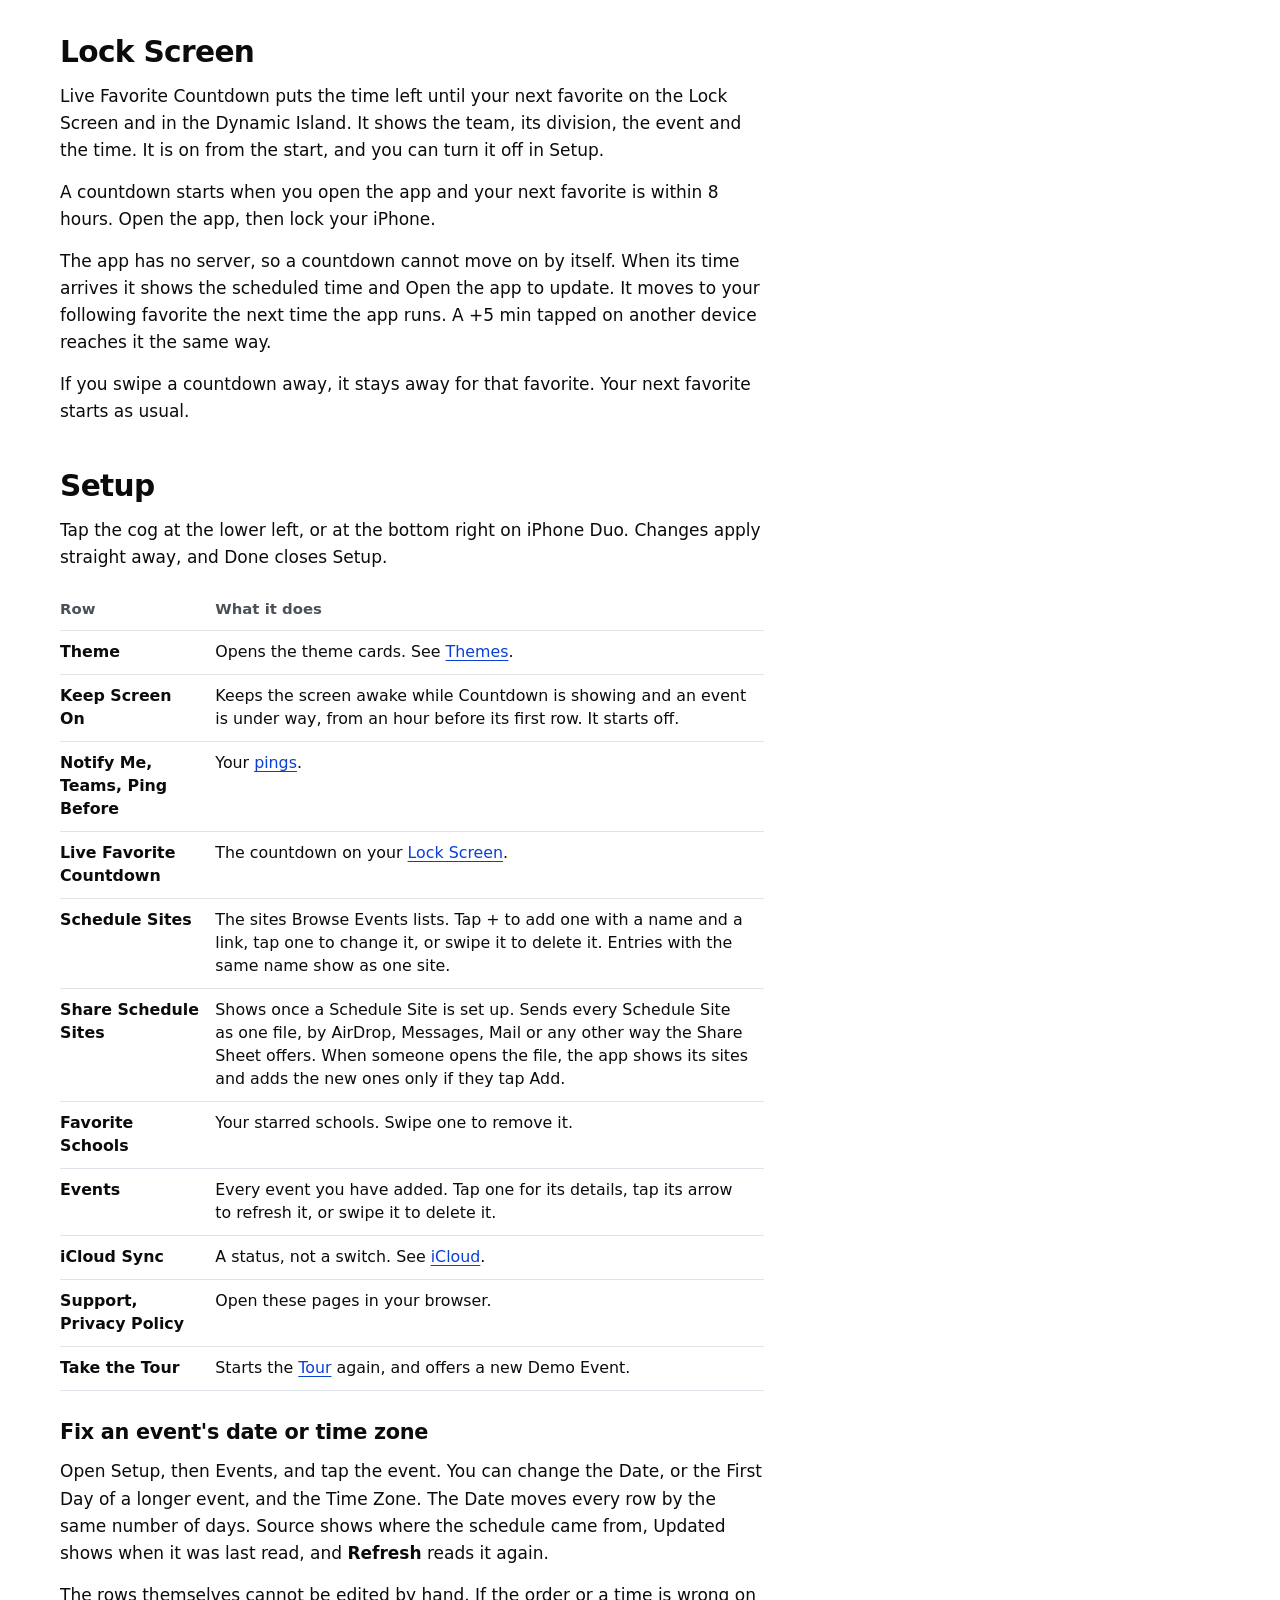
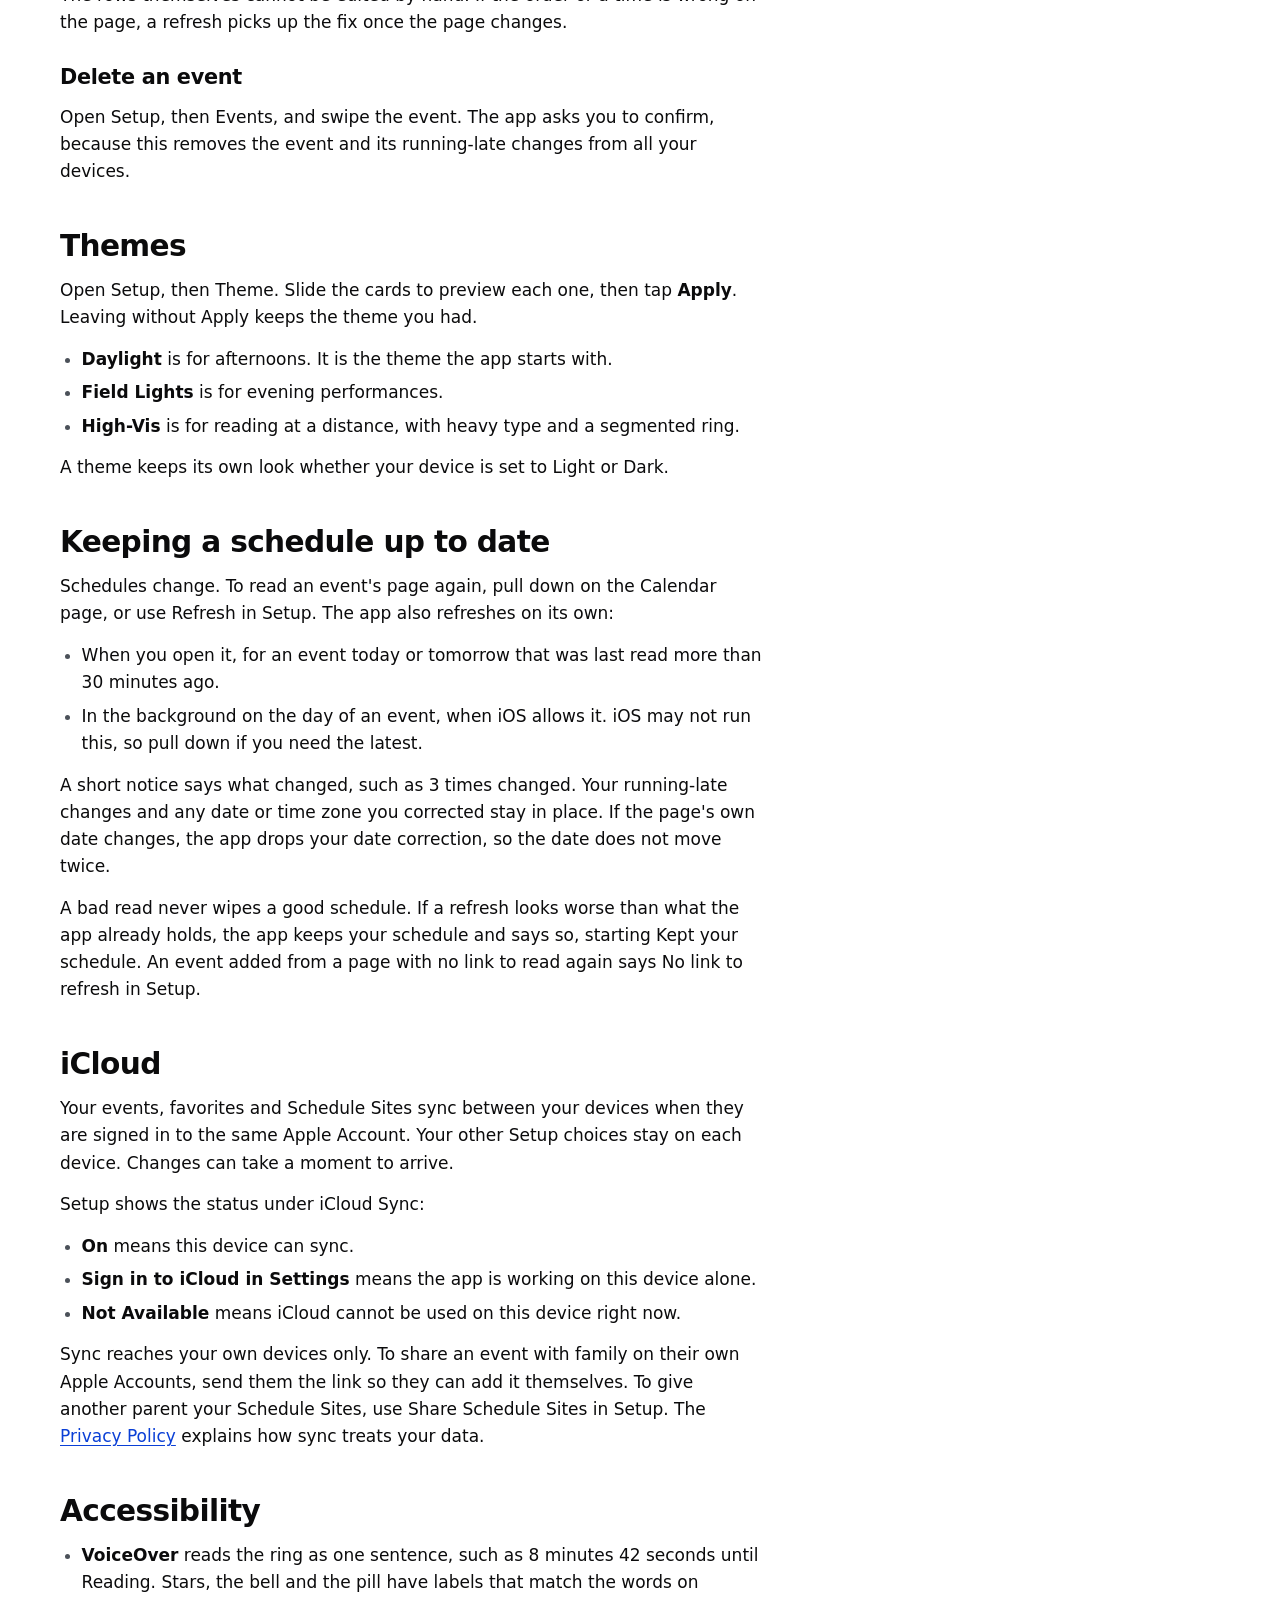
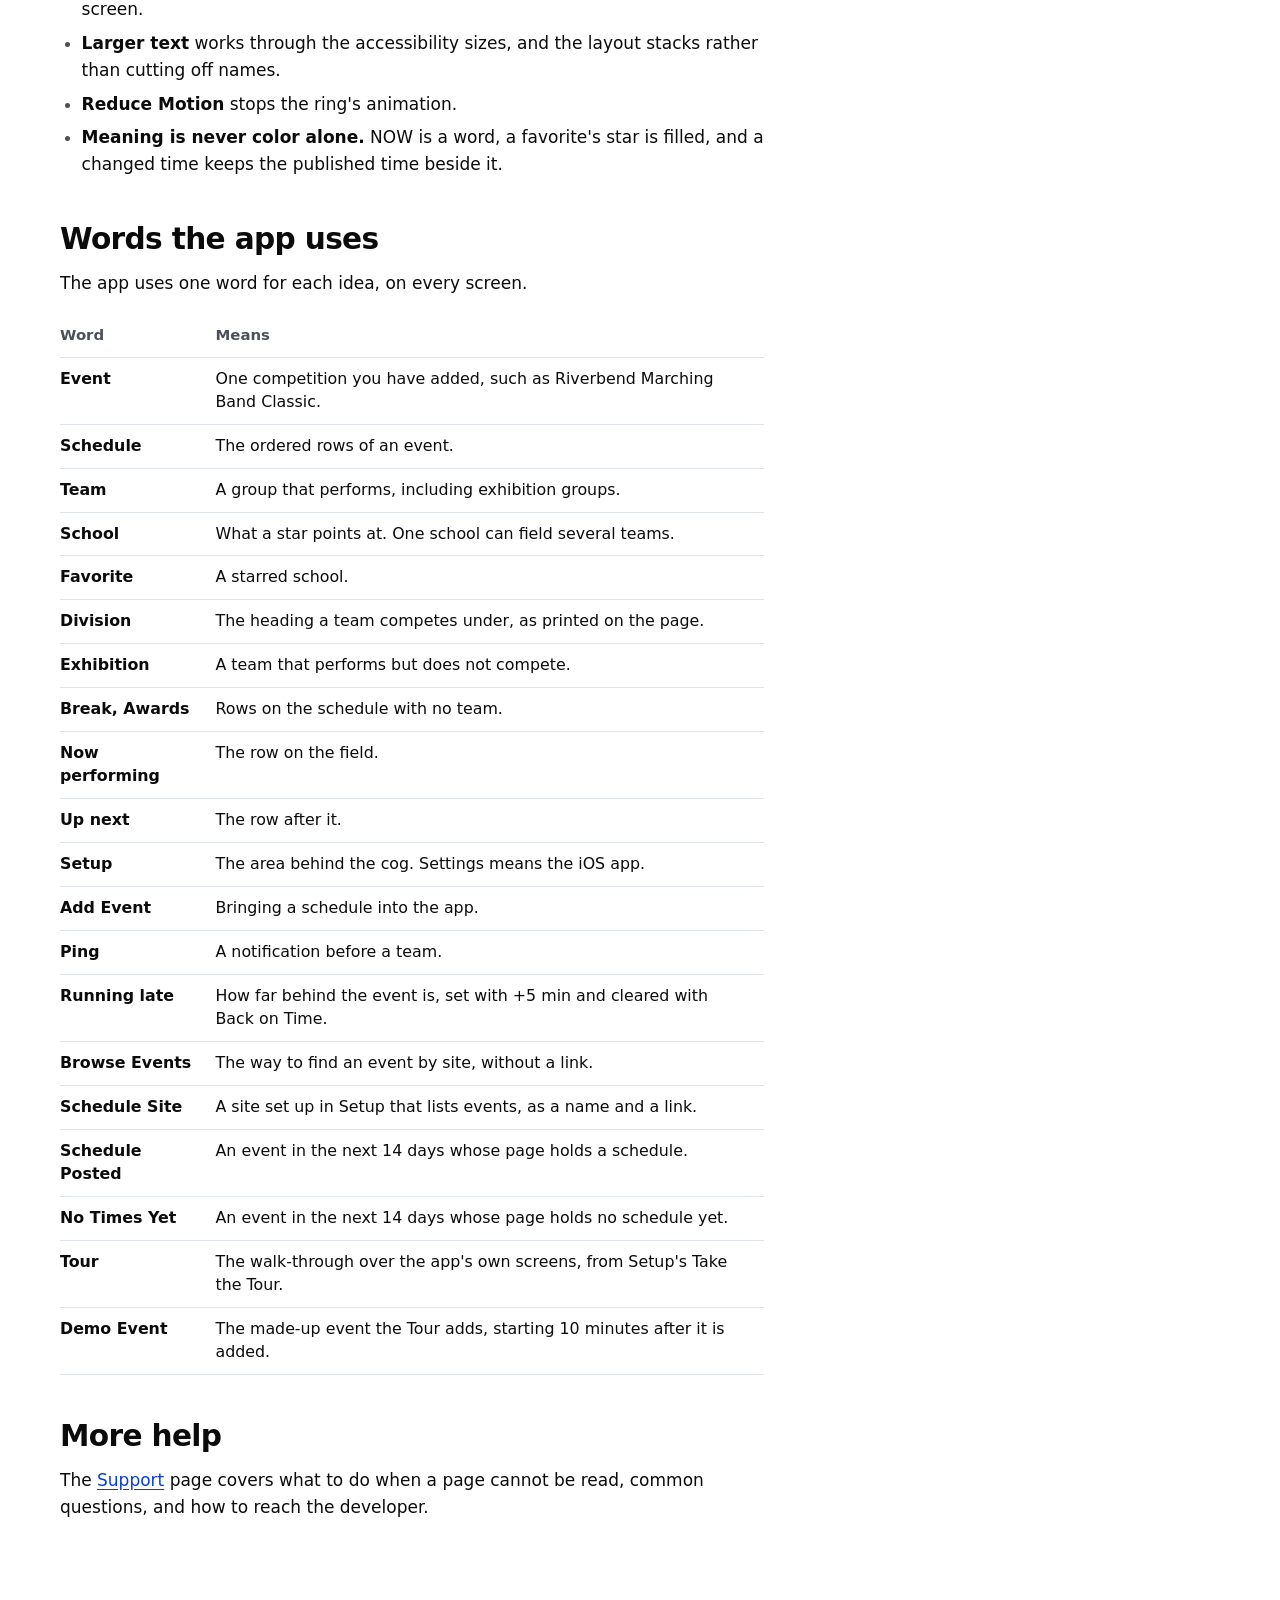
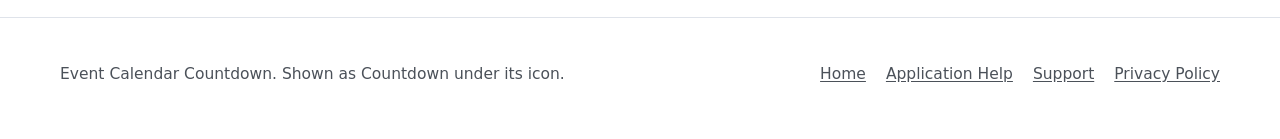
==== commit 4903481b: "Say the app is shown as Countdown under its icon, and use its full name elsewhere Co-Authored-By: Cl" ====
--- a/help/index.html
+++ b/help/index.html
@@ -42,7 +42,7 @@
 <div class="doc-head">
   <div class="wrap">
     <h1>Application Help</h1>
-    <p>Everything the app does, in the words the app uses. On your device it is called Countdown.</p>
+    <p>Everything the app does, in the words the app uses. Under its icon on your device it is called Countdown.</p>
   </div>
 </div>
 <div class="wrap doc-layout">
@@ -113,7 +113,7 @@
 <p>For any other site, paste the link or share it from Safari.</p>
 
 <h3 id="share">Share from Safari</h3>
-<p>Open the schedule page in Safari, tap Share, and choose Countdown. A small preview shows the title, the date and the number of teams. Tap <strong>Add</strong>, and the event is there when you open the app. You can also share a PDF from Files, or a link from another browser.</p>
+<p>Open the schedule page in Safari, tap Share, and choose Event Calendar Countdown. A small preview shows the title, the date and the number of teams. Tap <strong>Add</strong>, and the event is there when you open the app. You can also share a PDF from Files, or a link from another browser.</p>
 <p>The preview tells you if the event needs a look first, as when a date needs confirming or a page has several venues. The app then opens the review when you next open it. If the app cannot read what you shared, tap <strong>Save Link</strong> and it tries again in Add Event when you open the app.</p>
 
 <h3 id="found-on-this-page">Found on This Page</h3>
@@ -213,7 +213,7 @@
 </ul>
 <p>The app asks for permission the first time you star a school, tap the bell or turn on Notify Me. It never asks when it opens. If you said no, Notify Me reads Off in Settings, and Open Settings takes you to the place to change it.</p>
 <p>Break and Awards rows never ping. An exhibition team counts as a team. A team starting sooner than your Ping Before time gets no ping. Pings for favorites are Time Sensitive, so you can let them through a Focus.</p>
-<p>Pings are set from the schedule on your device, and iOS holds a limited number at a time. If you have more upcoming than that, the last one says Open Countdown to keep getting pings, so they never stop without telling you.</p>
+<p>Pings are set from the schedule on your device, and iOS holds a limited number at a time. If you have more upcoming than that, the last one says Open Event Calendar Countdown to keep getting pings, so they never stop without telling you.</p>
 
 <h2 id="lock-screen">Lock Screen</h2>
 <p>Live Favorite Countdown puts the time left until your next favorite on the Lock Screen and in the Dynamic Island. It shows the team, its division, the event and the time. It is on from the start, and you can turn it off in Setup.</p>
@@ -319,7 +319,7 @@
 </main>
 <footer class="site-footer">
   <div class="wrap">
-    <p>Event Calendar Countdown. Shown as Countdown on your device.</p>
+    <p>Event Calendar Countdown. Shown as Countdown under its icon.</p>
     <ul>
       <li><a href="../">Home</a></li>
       <li><a href="../help/">Application Help</a></li>
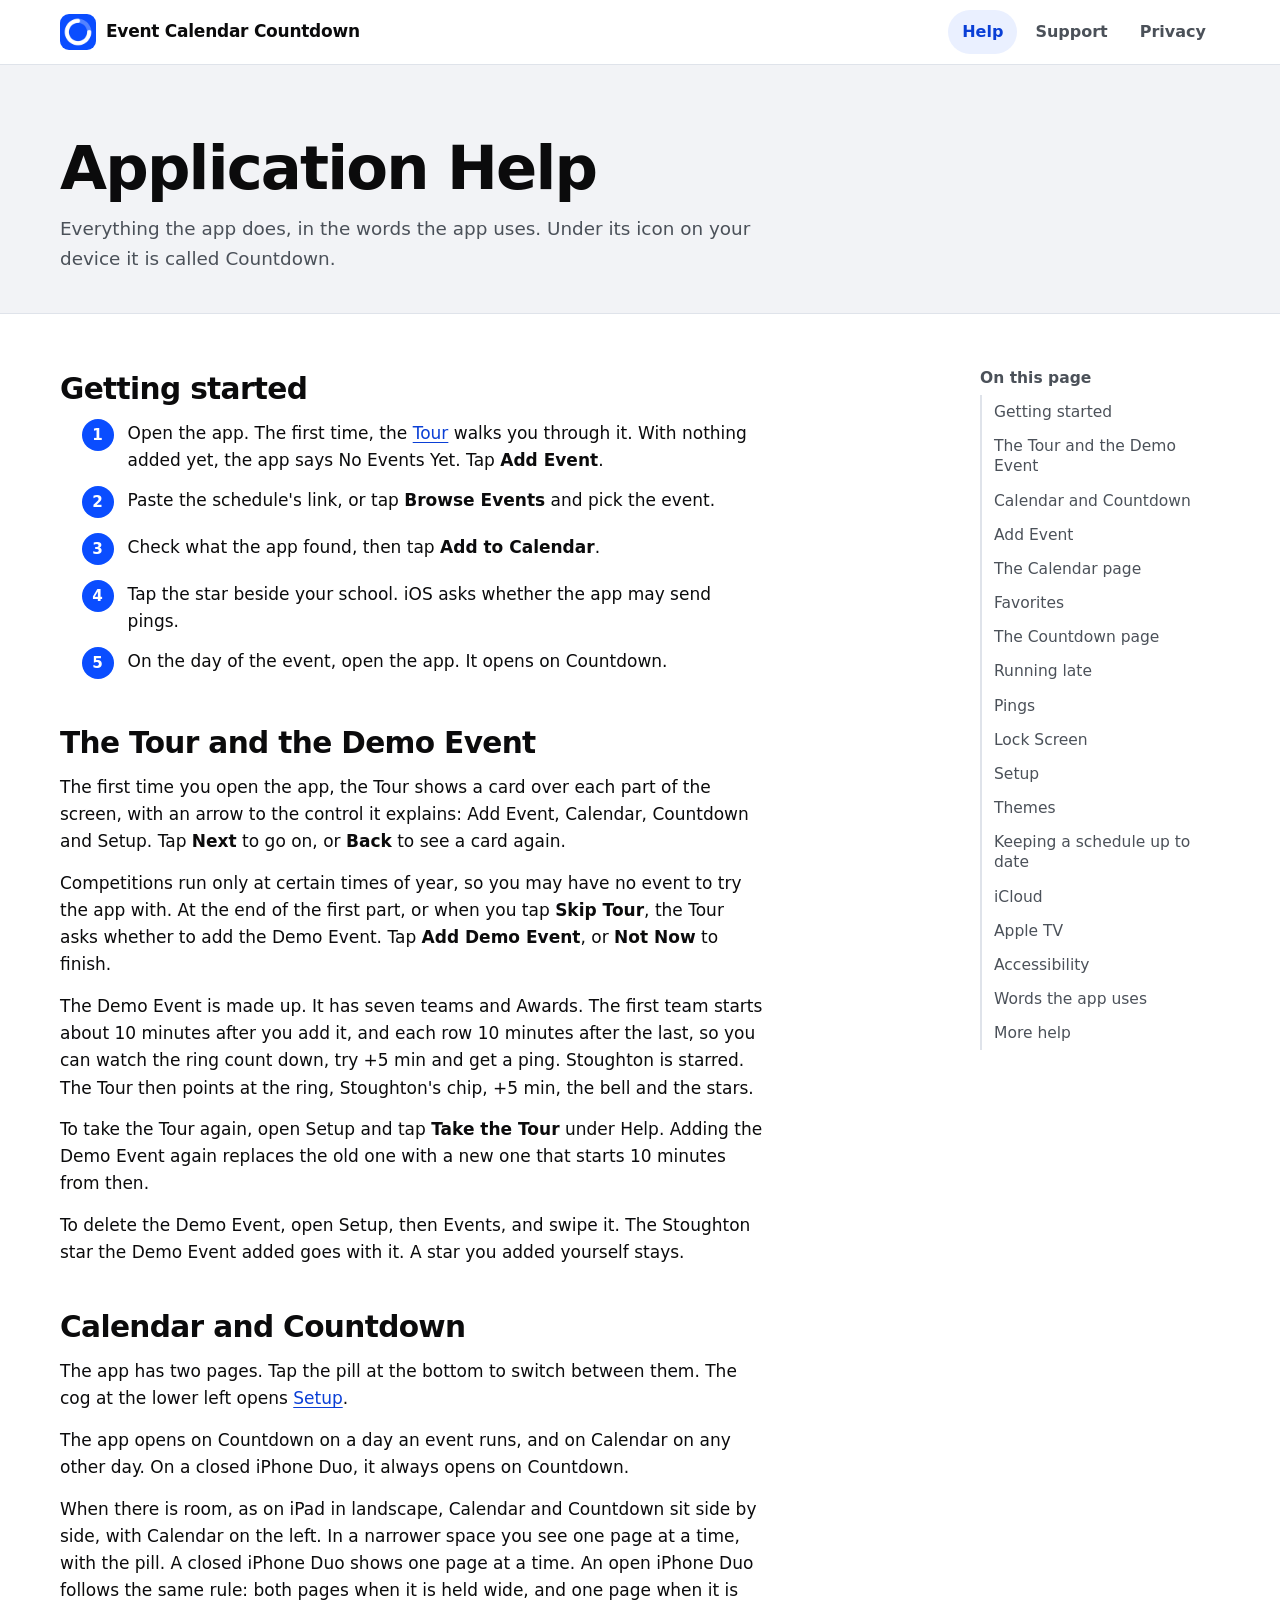
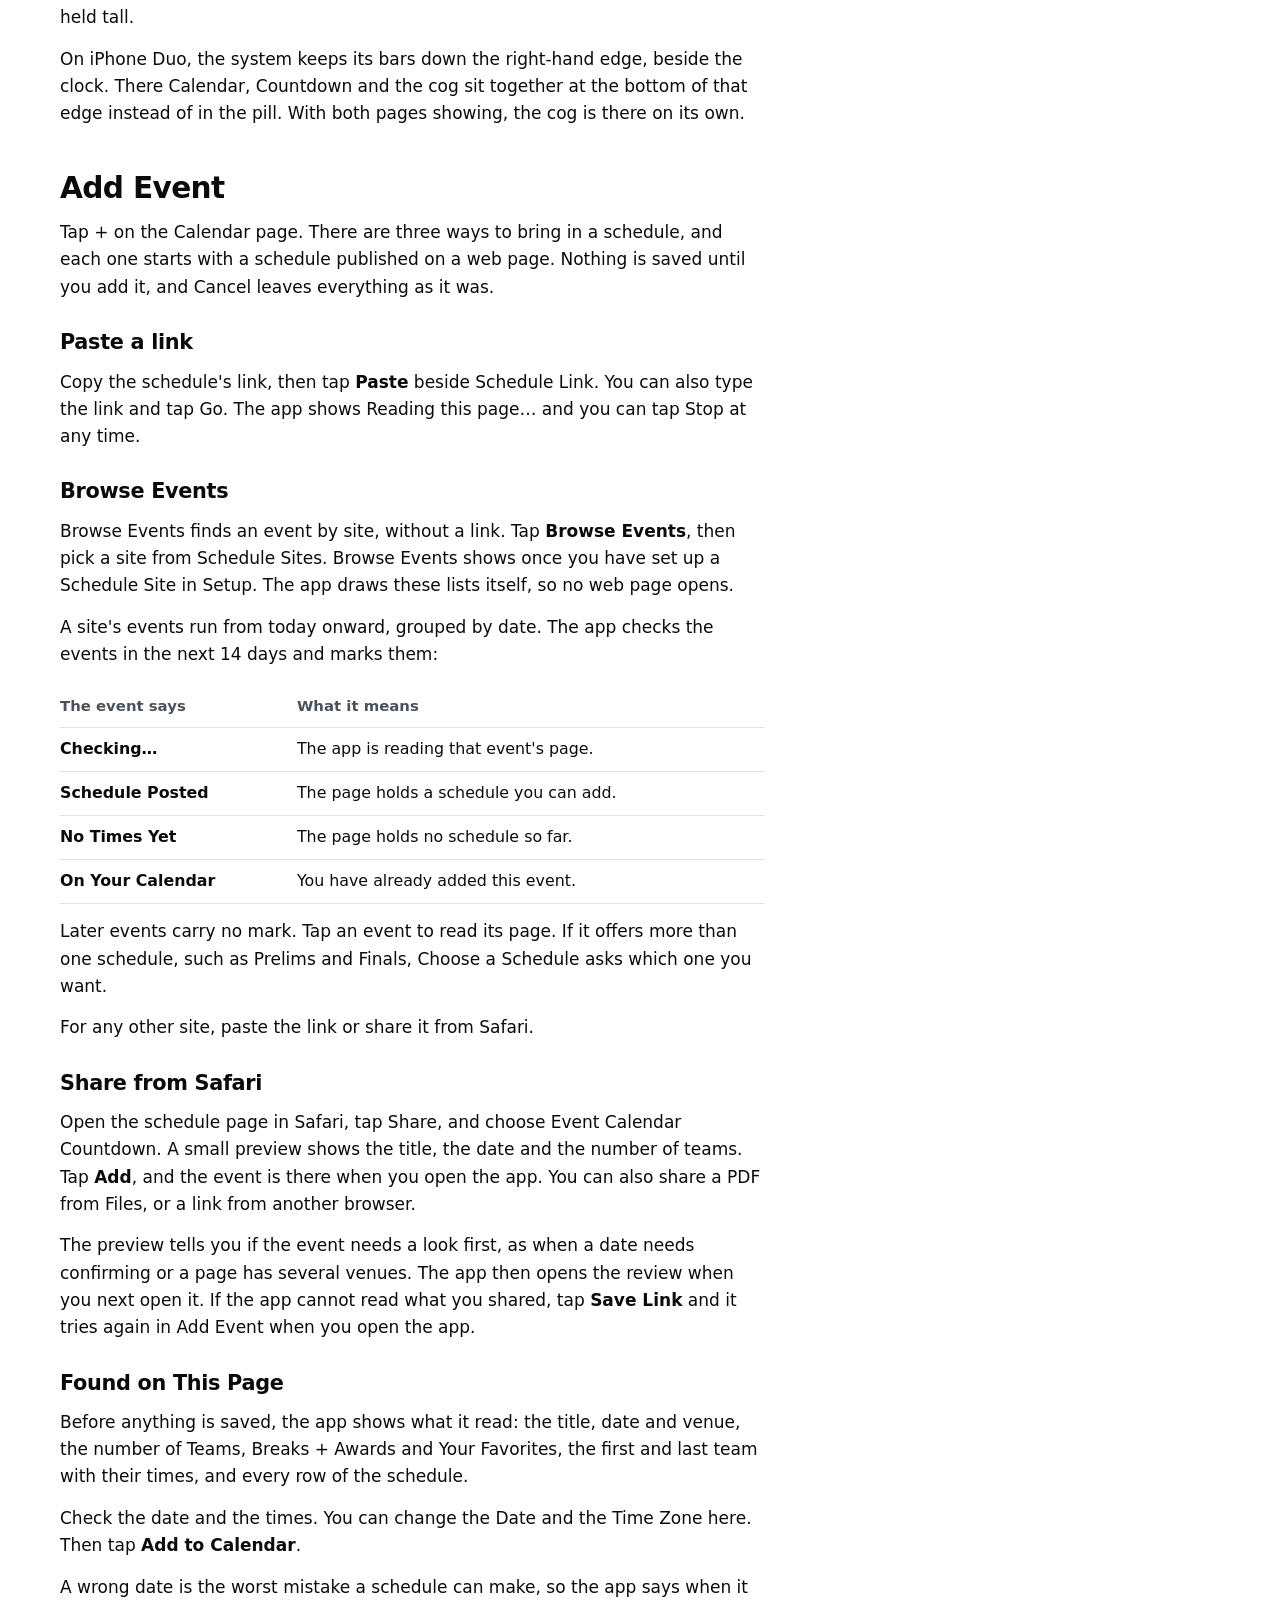
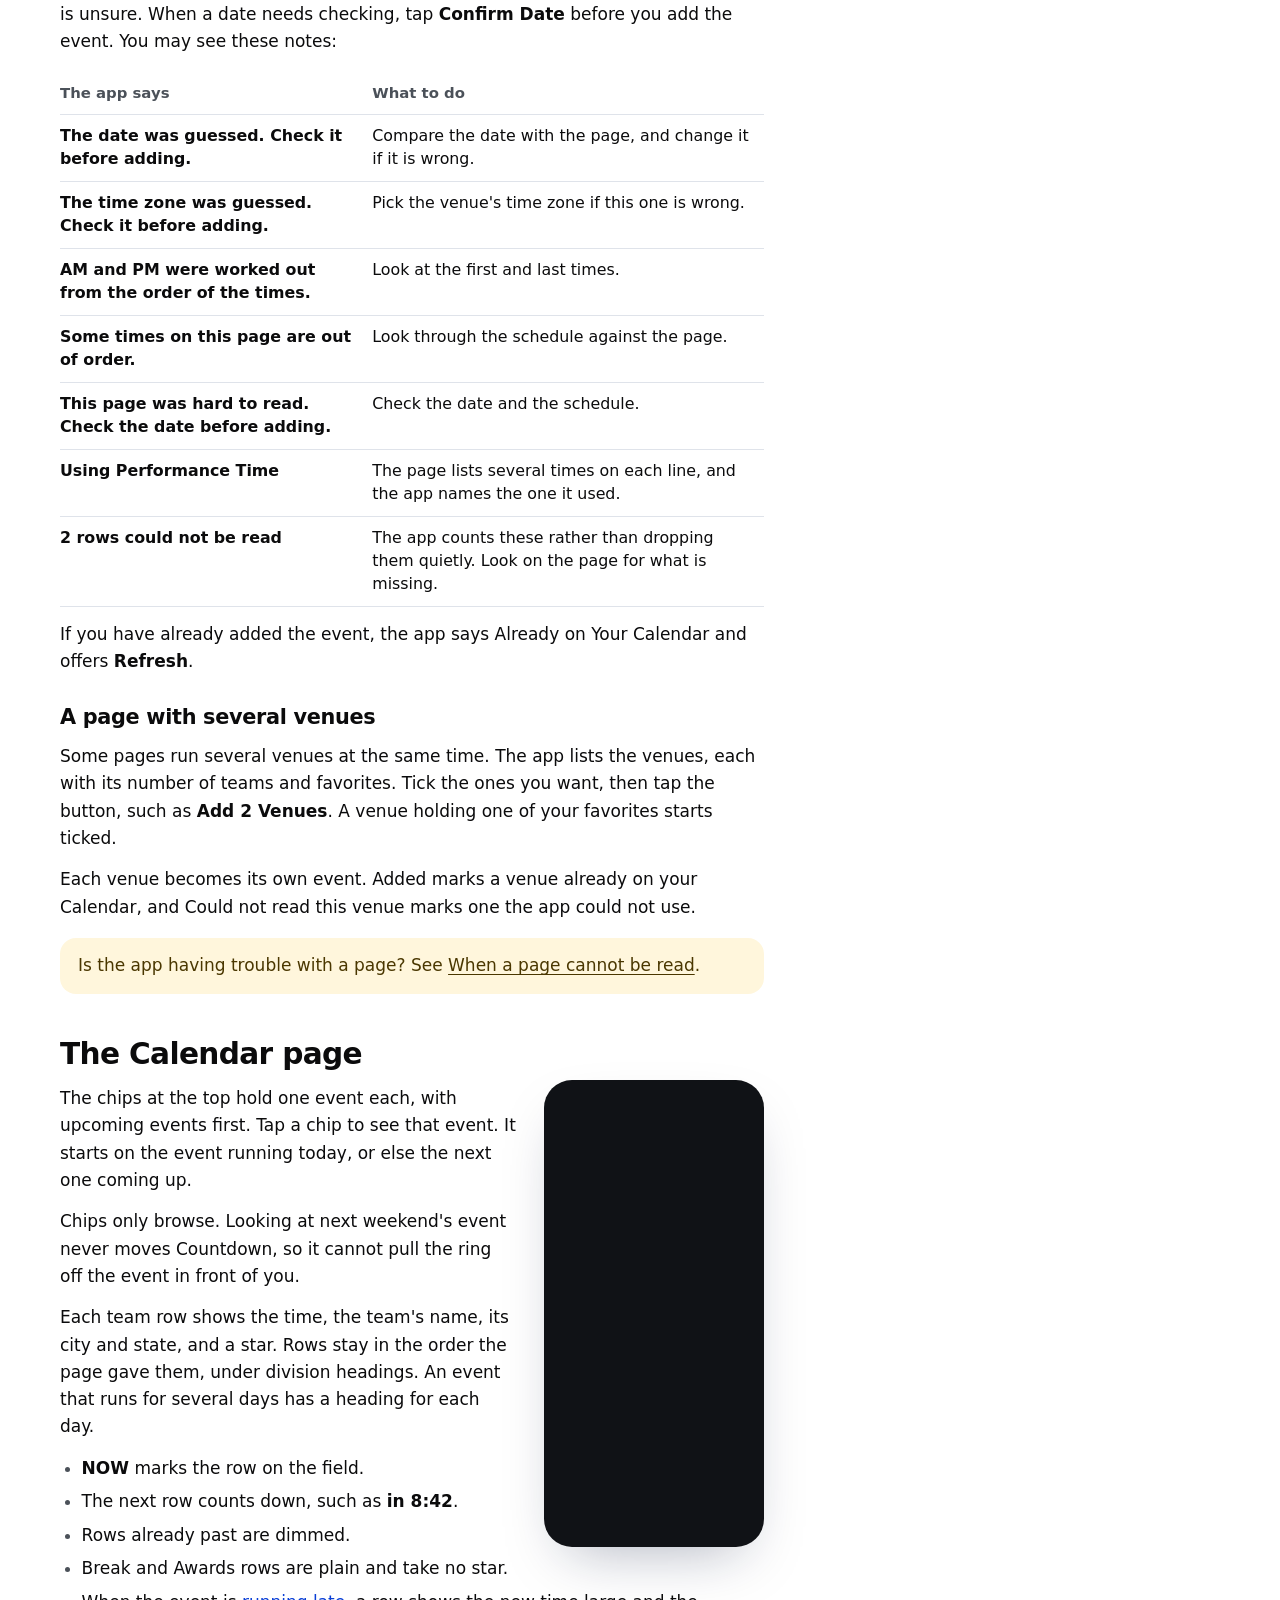
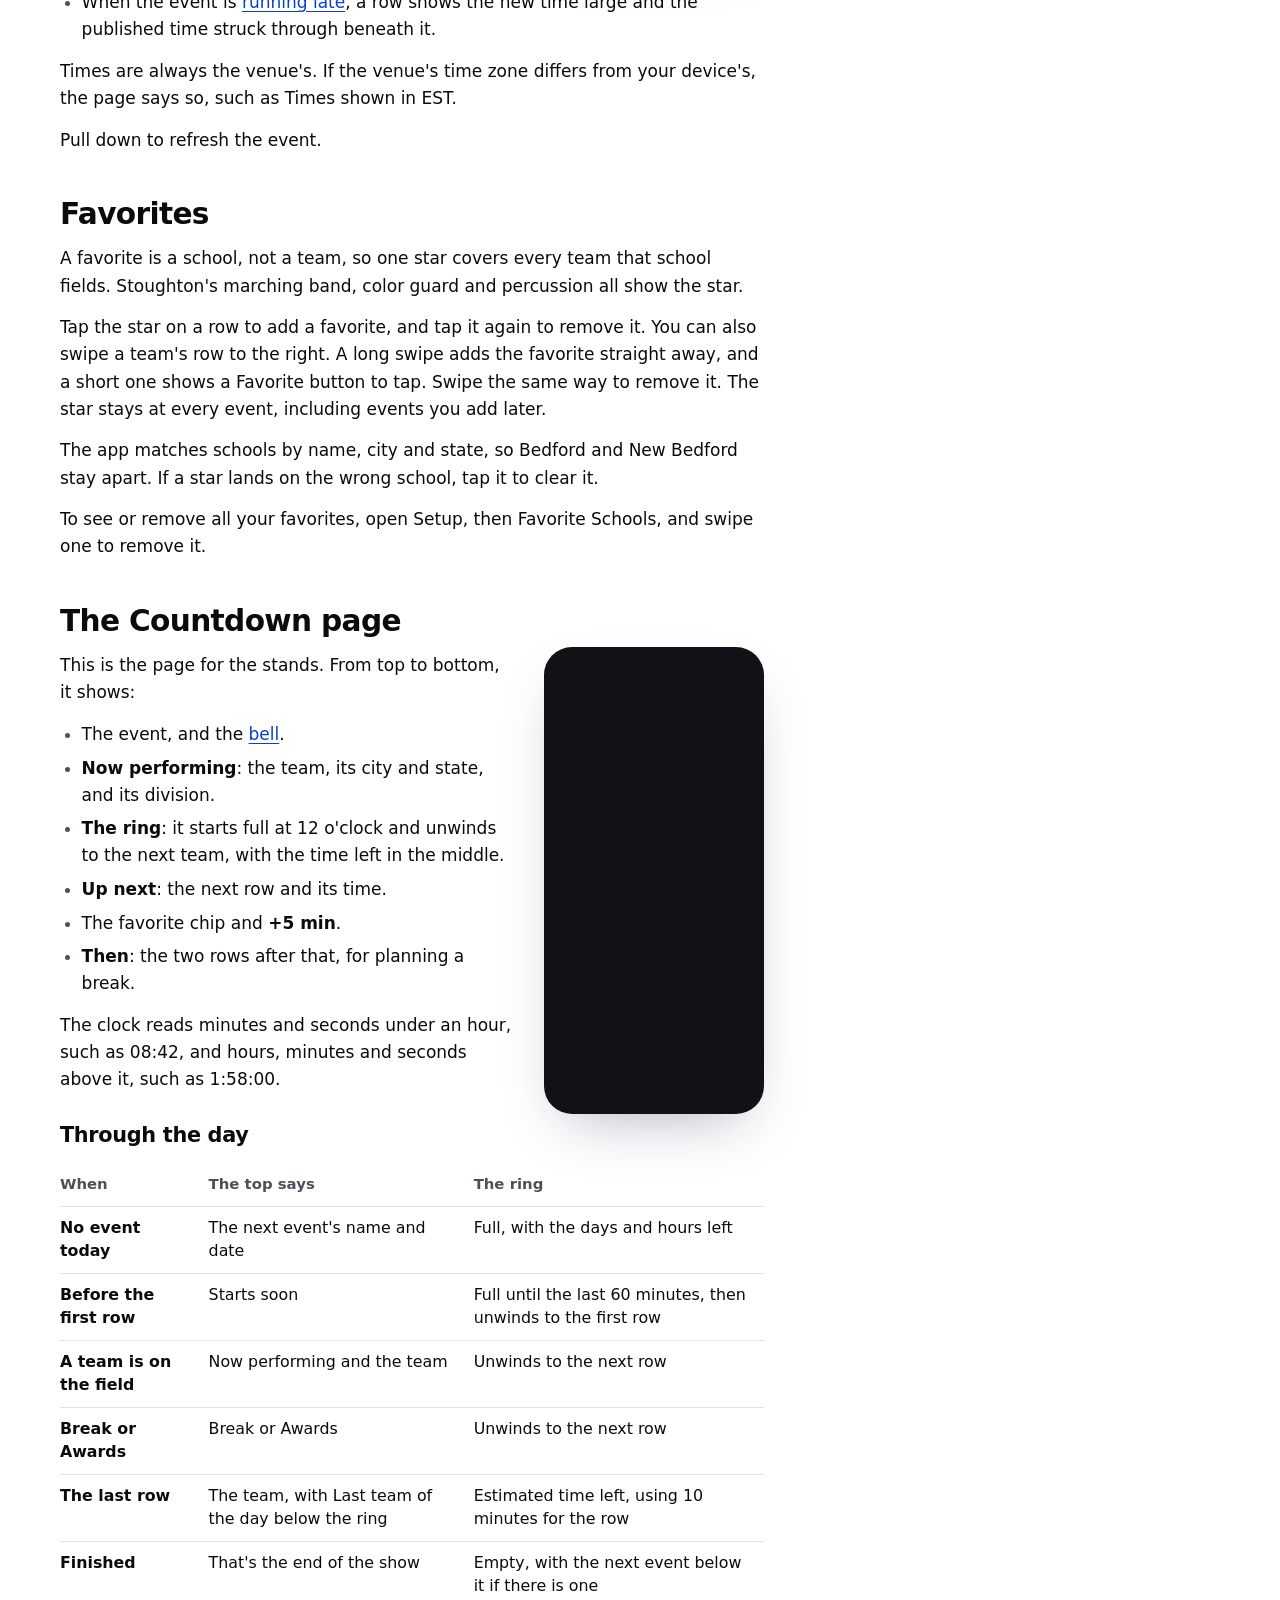
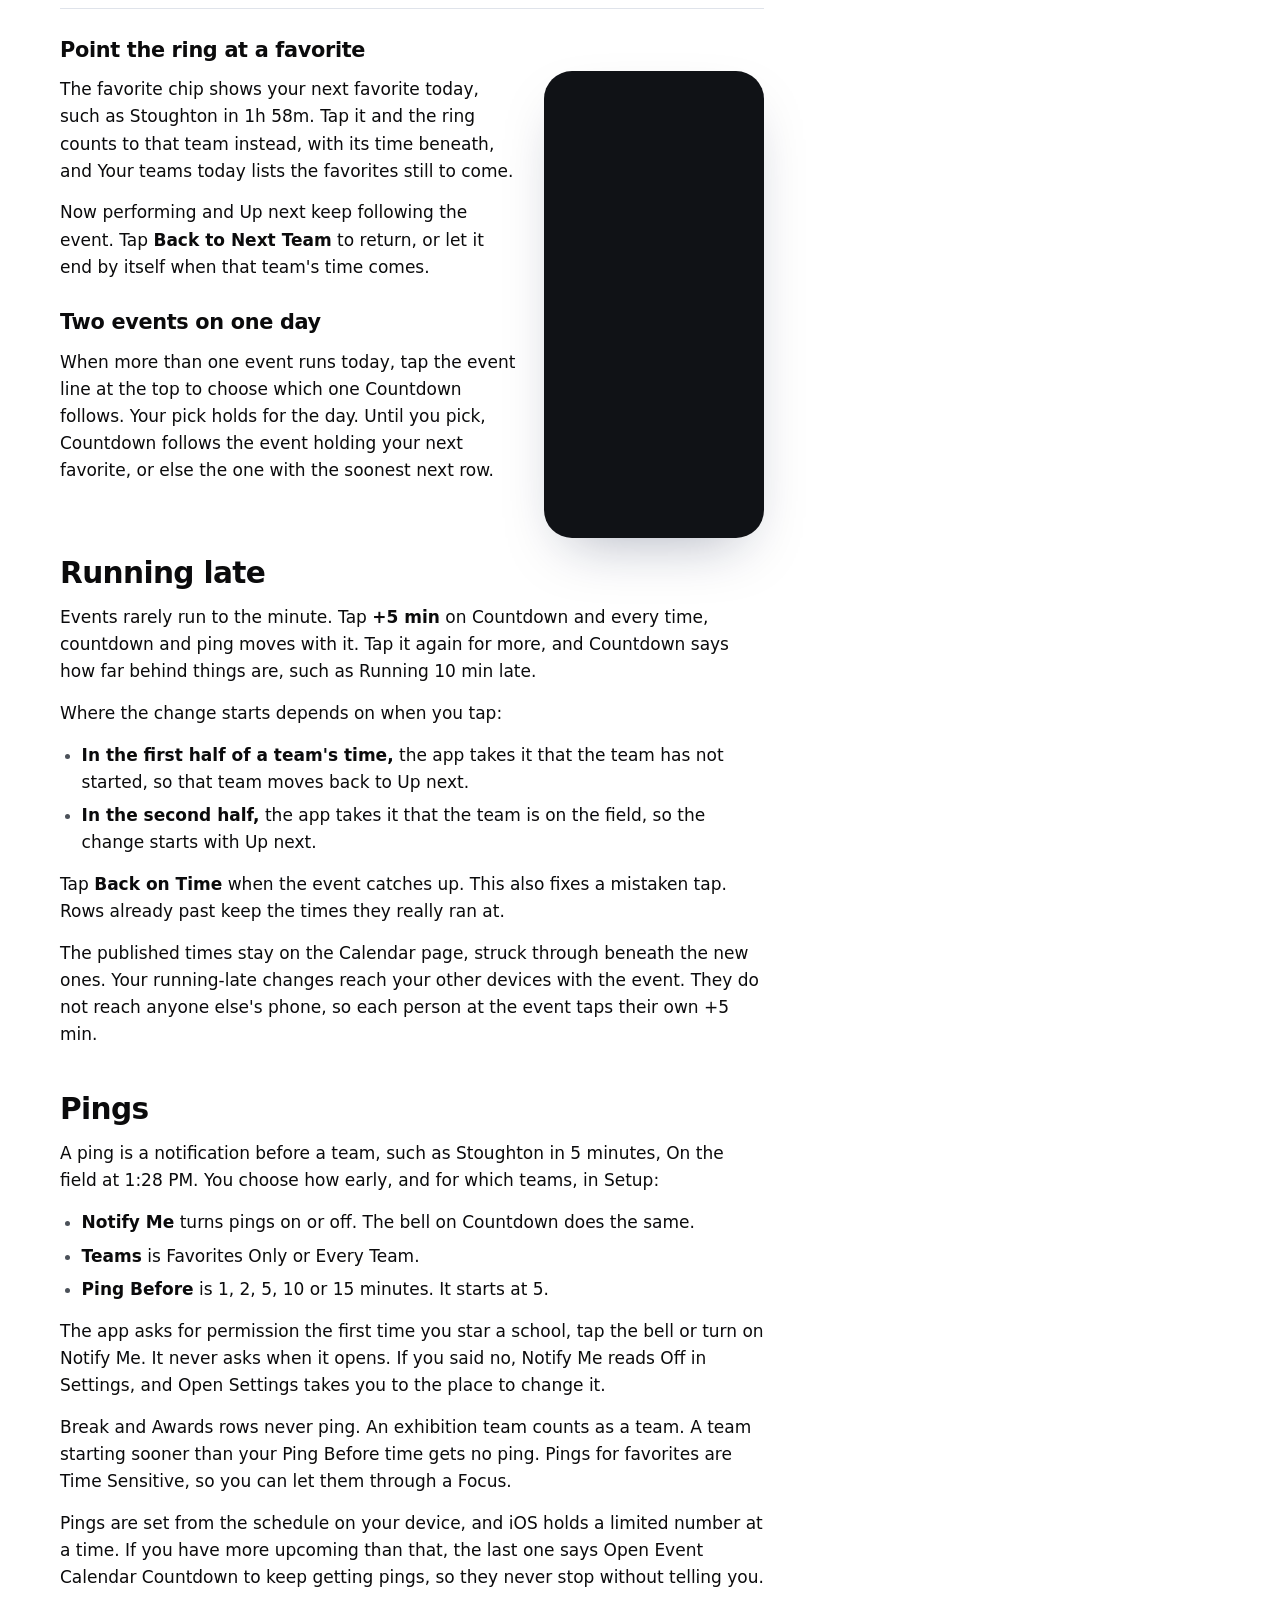
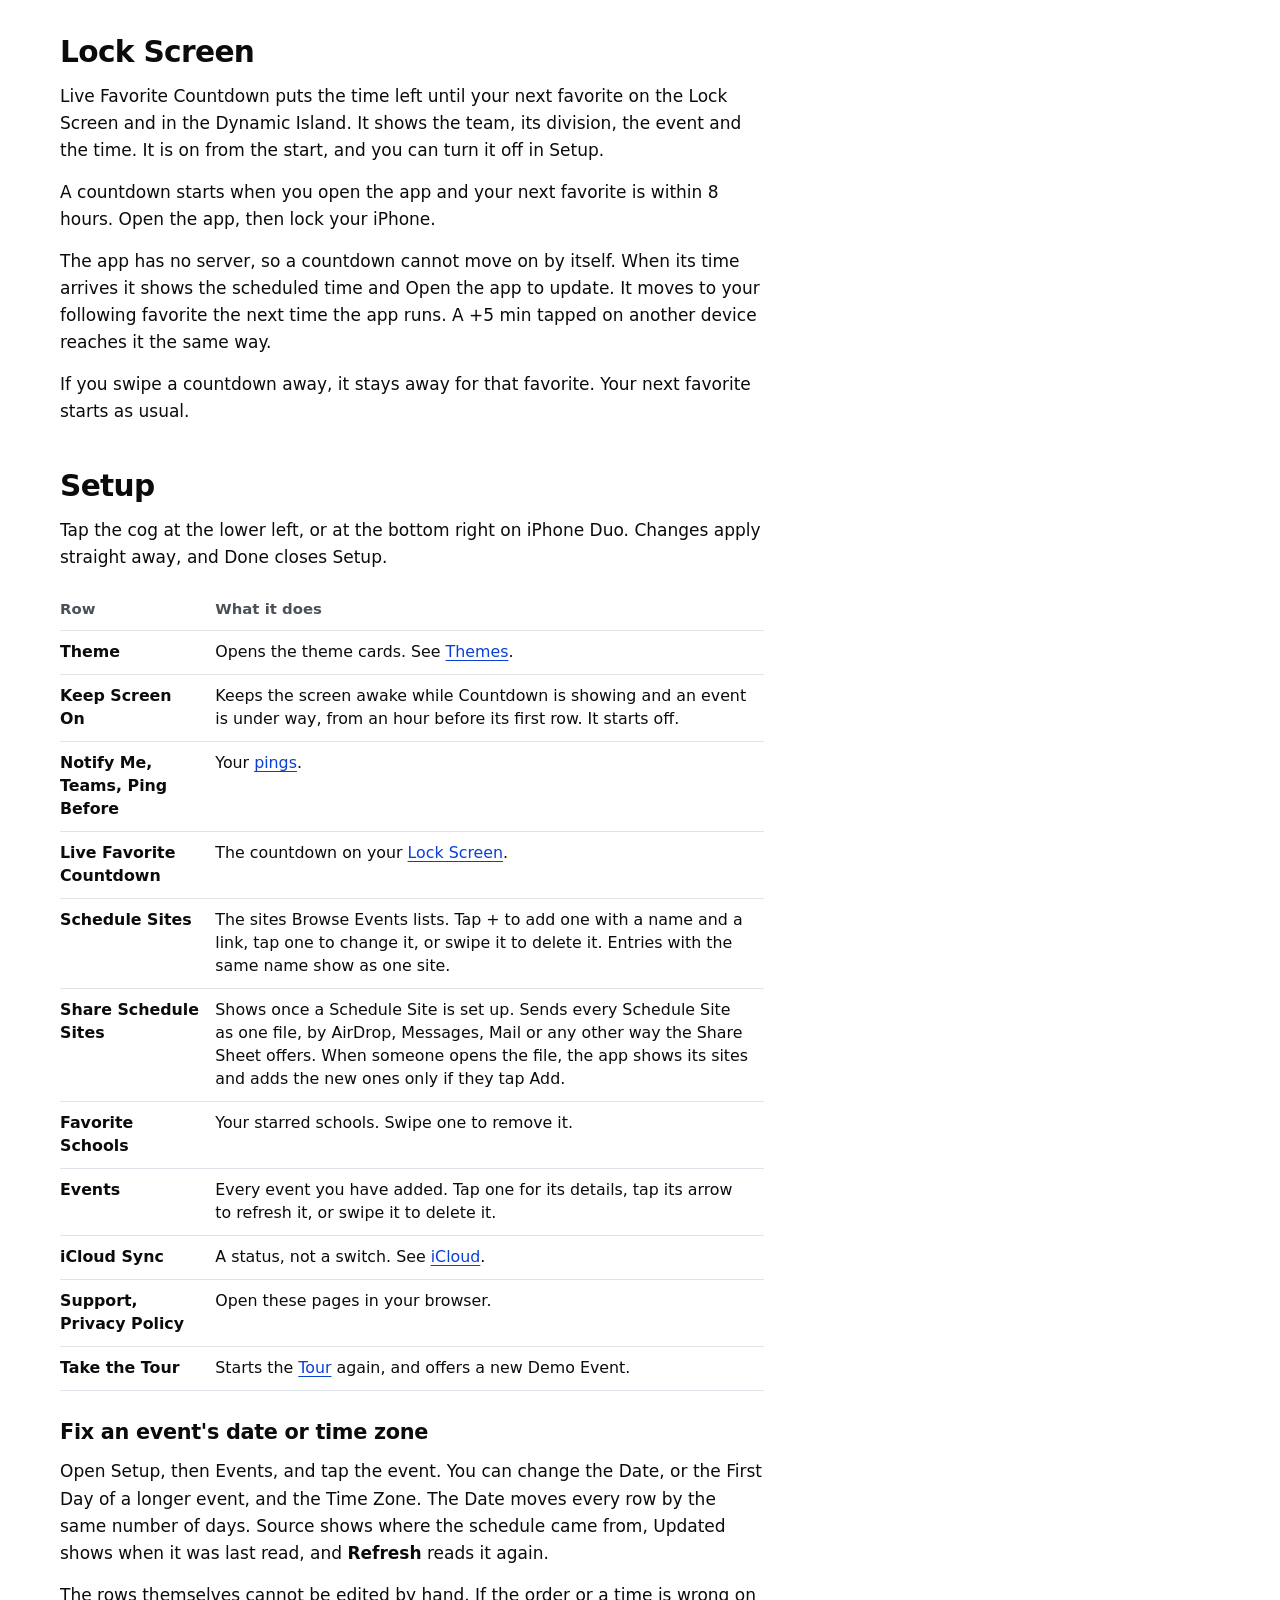
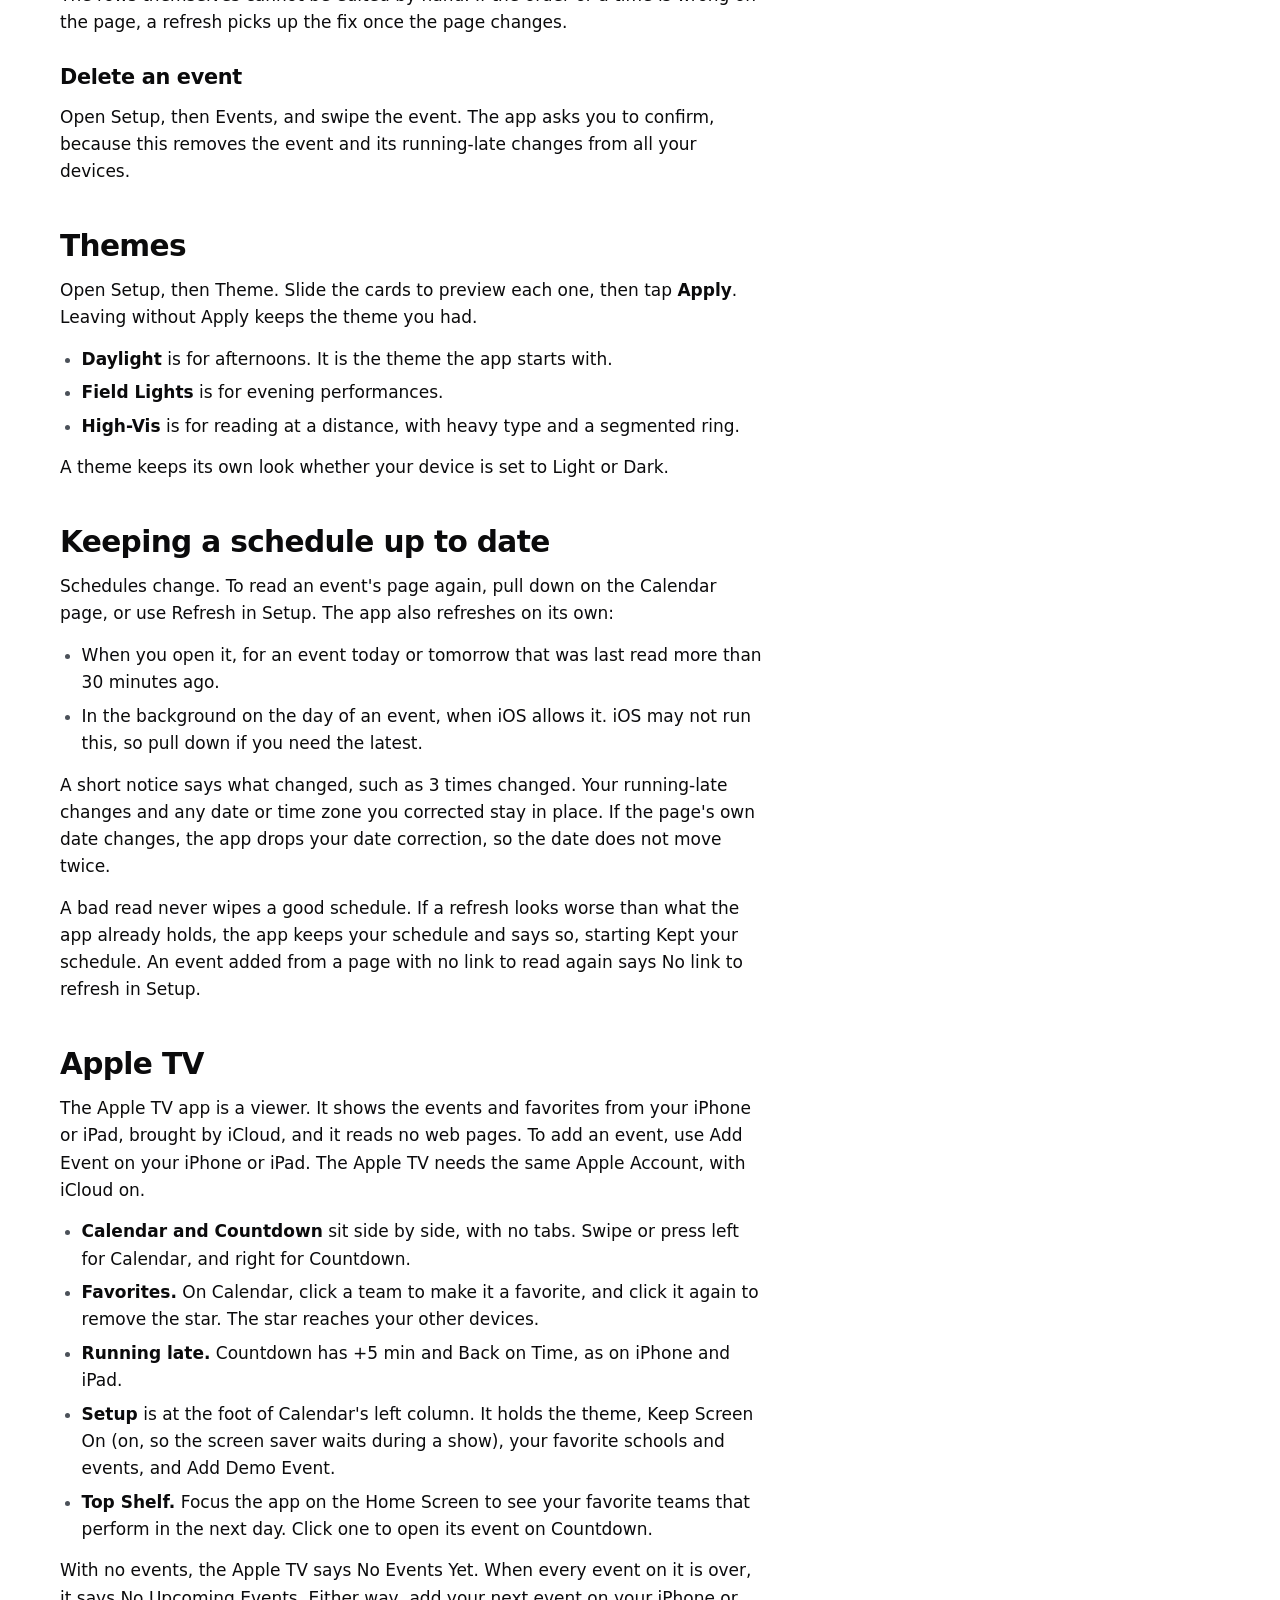
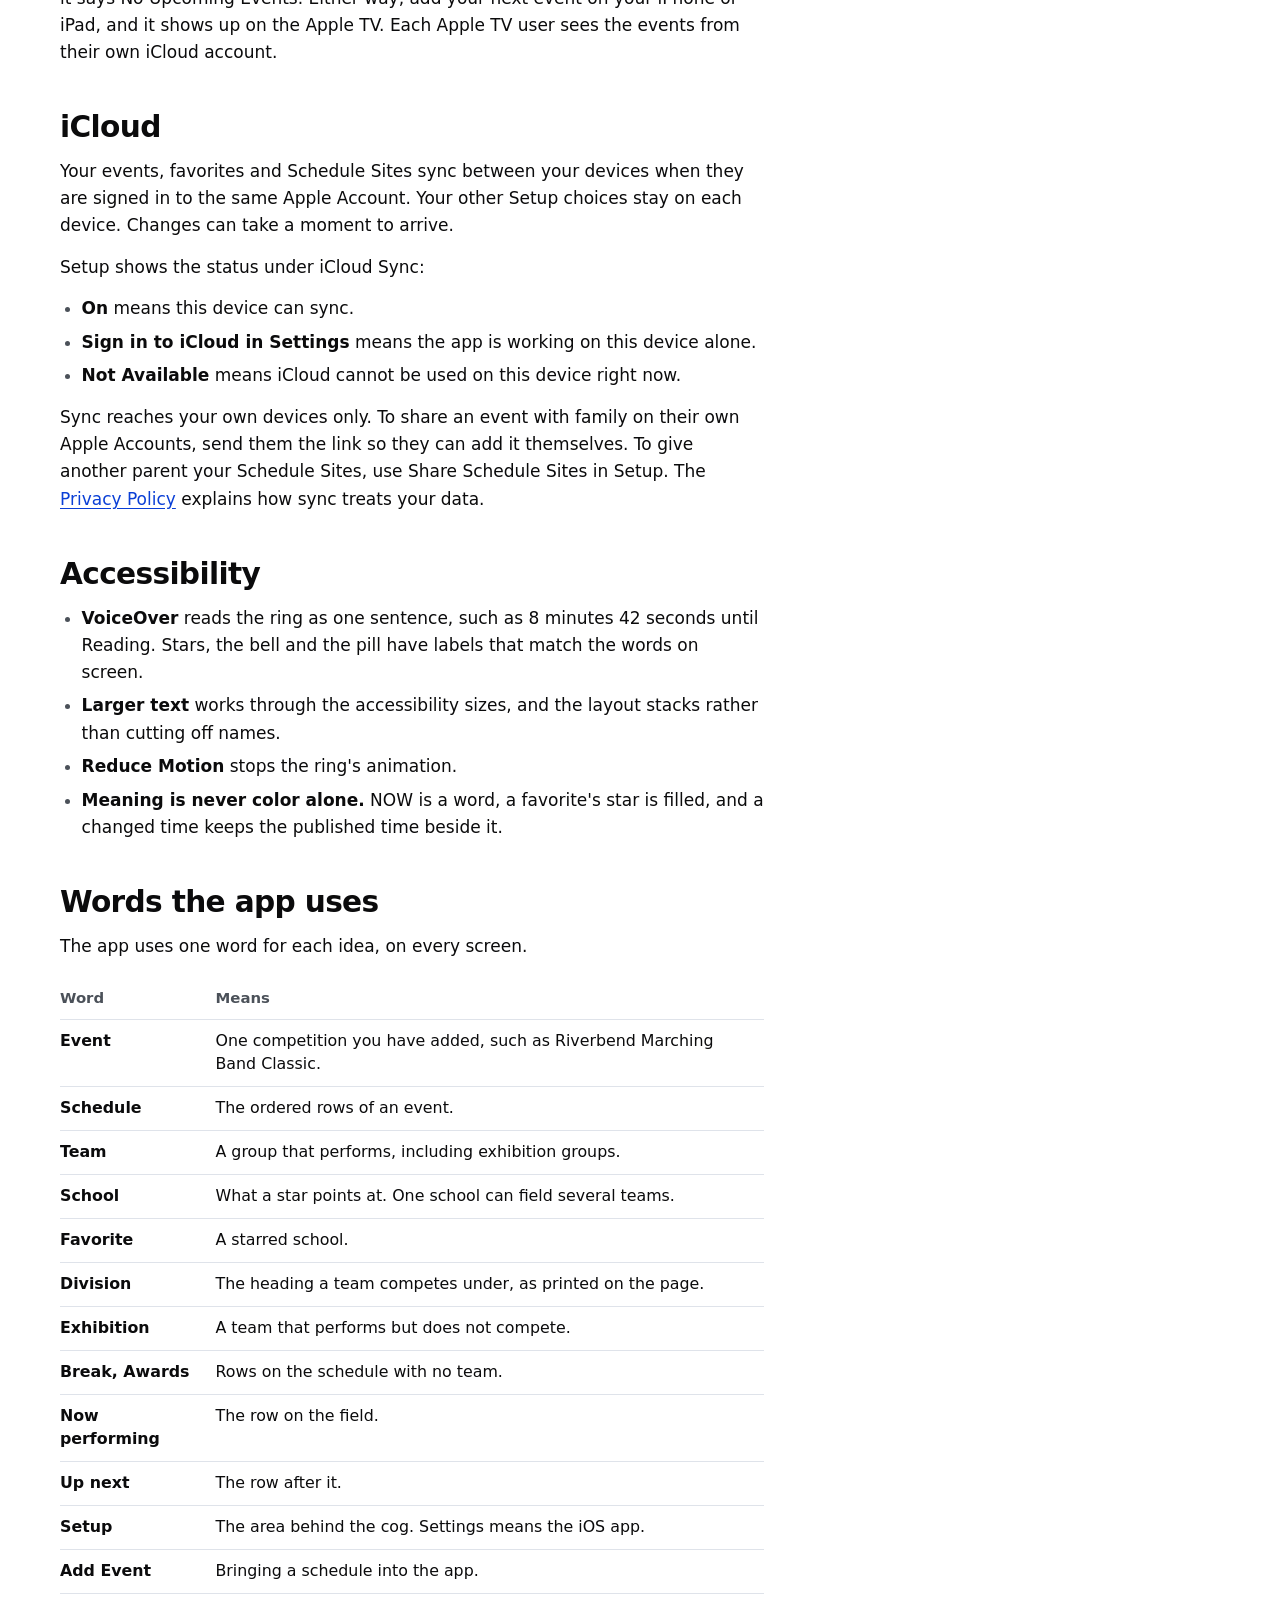
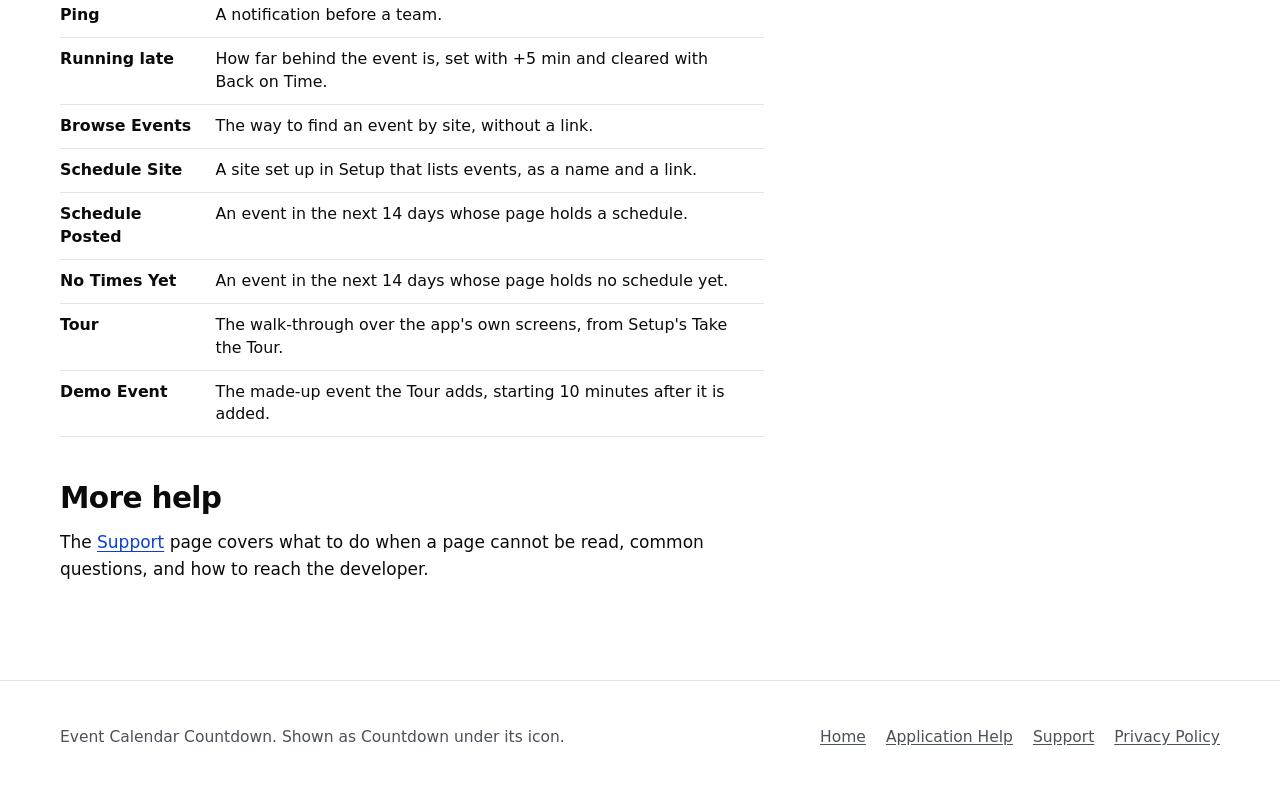
==== commit c7166abe: "Show Apple TV on Home and in Help: a viewer for events added on iPhone or iPad Home gains an Apple T" ====
--- a/help/index.html
+++ b/help/index.html
@@ -63,6 +63,7 @@
       <li><a href="#themes">Themes</a></li>
       <li><a href="#refresh">Keeping a schedule up to date</a></li>
       <li><a href="#icloud">iCloud</a></li>
+      <li><a href="#apple-tv">Apple TV</a></li>
       <li><a href="#accessibility">Accessibility</a></li>
       <li><a href="#words">Words the app uses</a></li>
       <li><a href="#more-help">More help</a></li>
@@ -265,6 +266,16 @@
 <p>A short notice says what changed, such as 3 times changed. Your running-late changes and any date or time zone you corrected stay in place. If the page's own date changes, the app drops your date correction, so the date does not move twice.</p>
 <p>A bad read never wipes a good schedule. If a refresh looks worse than what the app already holds, the app keeps your schedule and says so, starting Kept your schedule. An event added from a page with no link to read again says No link to refresh in Setup.</p>
 
+<h2 id="apple-tv">Apple TV</h2>
+<p>The Apple TV app is a viewer. It shows the events and favorites from your iPhone or iPad, brought by iCloud, and it reads no web pages. To add an event, use Add Event on your iPhone or iPad. The Apple TV needs the same Apple Account, with iCloud on.</p>
+<ul>
+  <li><strong>Calendar and Countdown</strong> sit side by side, with no tabs. Swipe or press left for Calendar, and right for Countdown.</li>
+  <li><strong>Favorites.</strong> On Calendar, click a team to make it a favorite, and click it again to remove the star. The star reaches your other devices.</li>
+  <li><strong>Running late.</strong> Countdown has +5 min and Back on Time, as on iPhone and iPad.</li>
+  <li><strong>Setup</strong> is at the foot of Calendar's left column. It holds the theme, Keep Screen On (on, so the screen saver waits during a show), your favorite schools and events, and Add Demo Event.</li>
+  <li><strong>Top Shelf.</strong> Focus the app on the Home Screen to see your favorite teams that perform in the next day. Click one to open its event on Countdown.</li>
+</ul>
+<p>With no events, the Apple TV says No Events Yet. When every event on it is over, it says No Upcoming Events. Either way, add your next event on your iPhone or iPad, and it shows up on the Apple TV. Each Apple TV user sees the events from their own iCloud account.</p>
 <h2 id="icloud">iCloud</h2>
 <p>Your events, favorites and Schedule Sites sync between your devices when they are signed in to the same Apple Account. Your other Setup choices stay on each device. Changes can take a moment to arrive.</p>
 <p>Setup shows the status under iCloud Sync:</p>
--- a/assets/site.css
+++ b/assets/site.css
@@ -316,6 +316,20 @@
   color: var(--accent-text);
 }
 
+/* Apple's own Download on the App Store badge, unaltered: black on light, white on dark. Apple asks
+   for clear space of a quarter of its height around it. */
+.store-badge {
+  display: inline-flex;
+  margin-inline-end: 13px;
+  border-radius: 9px;
+}
+
+.store-badge img {
+  display: block;
+  width: auto;
+  height: 52px;
+}
+
 .facts {
   display: flex;
   flex-wrap: wrap;
@@ -620,6 +634,22 @@
 .feature .tablet {
   max-width: 980px;
   margin: clamp(32px, 5vw, 56px) auto 0;
+}
+
+/* A television: a thin bezel and nearly square corners. */
+.tv {
+  max-width: 1040px;
+  margin: clamp(32px, 5vw, 56px) auto 0;
+  padding: 8px;
+  border-radius: 10px;
+  background: var(--bezel);
+  box-shadow: var(--shadow);
+}
+
+.tv img {
+  display: block;
+  width: 100%;
+  border-radius: 4px;
 }
 
 /* Closing band */
@@ -1021,3 +1051,10 @@
     display: block;
   }
 }
+
+/* The band inverts the page's colors, so it takes the other badge: white in light mode, black in
+   dark mode. The badge is never faded with the band's text. */
+.band .band-badge {
+  margin-top: 22px;
+  opacity: 1;
+}
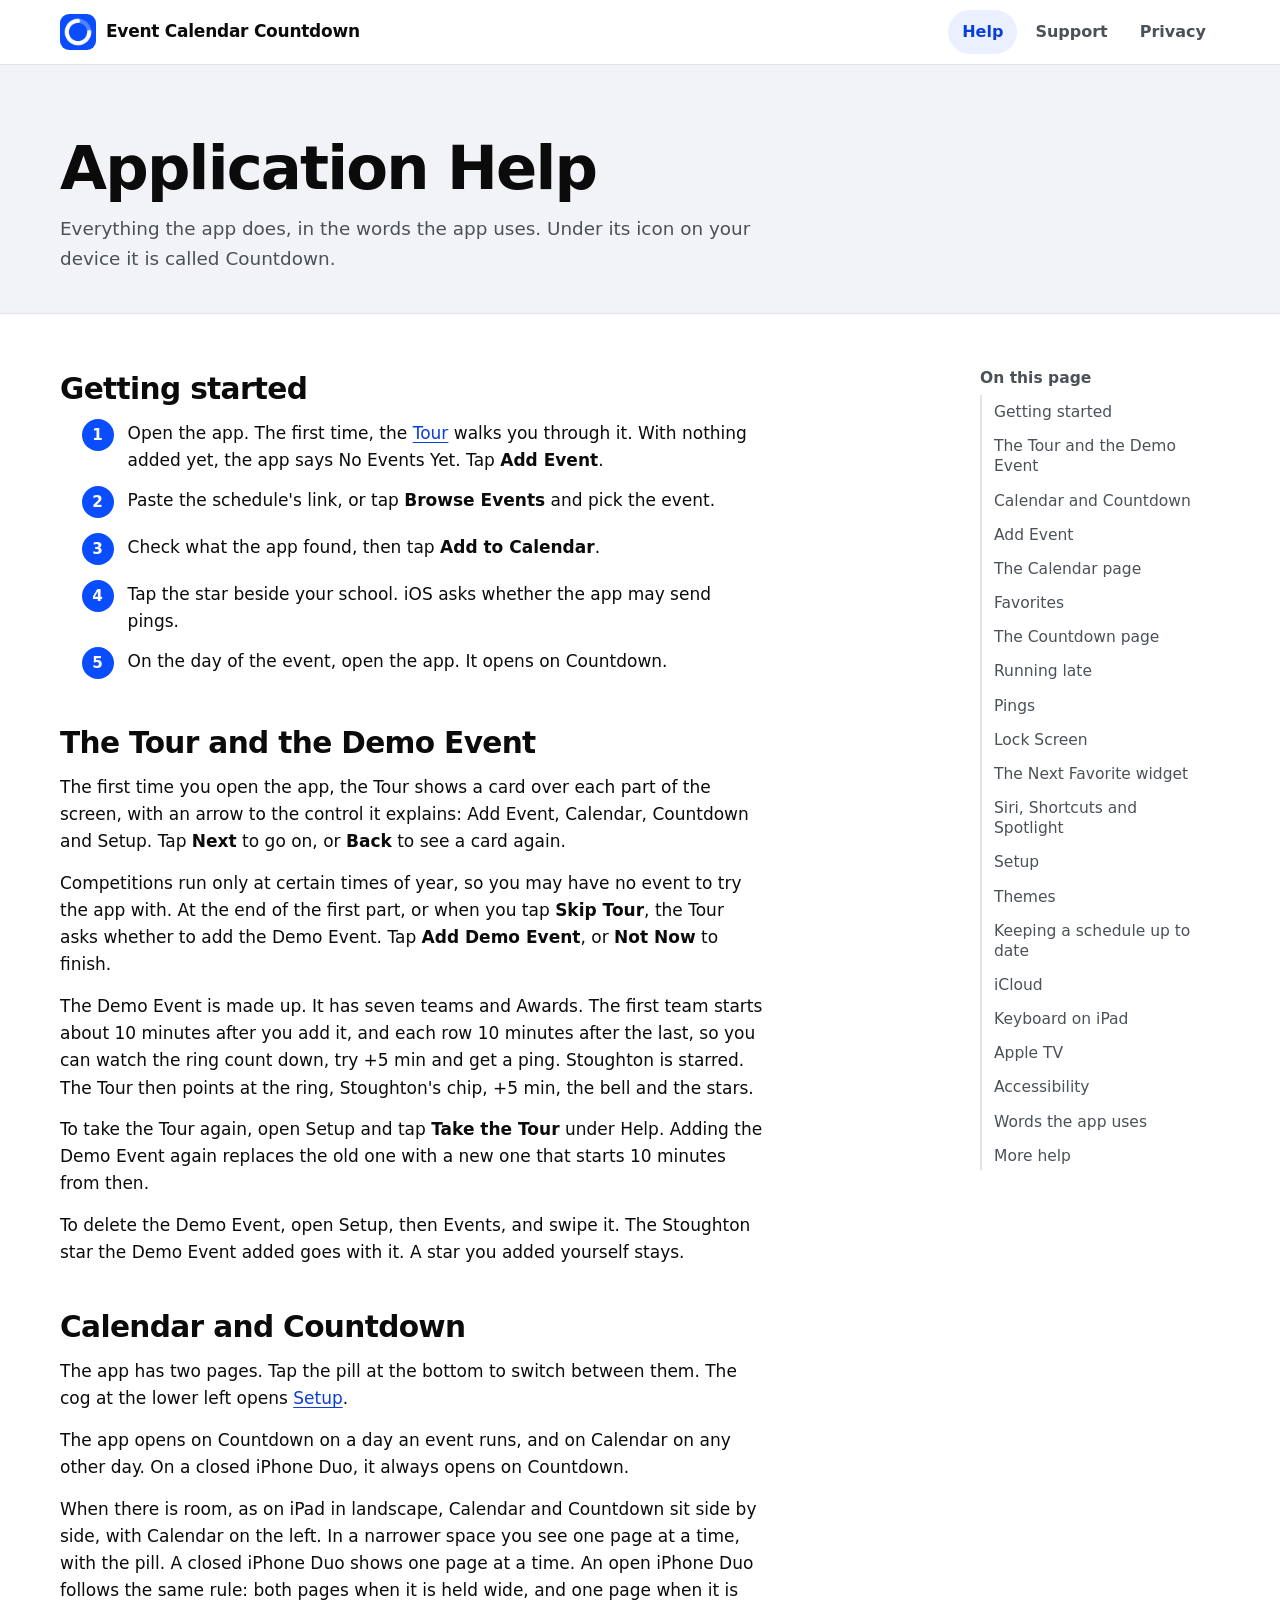
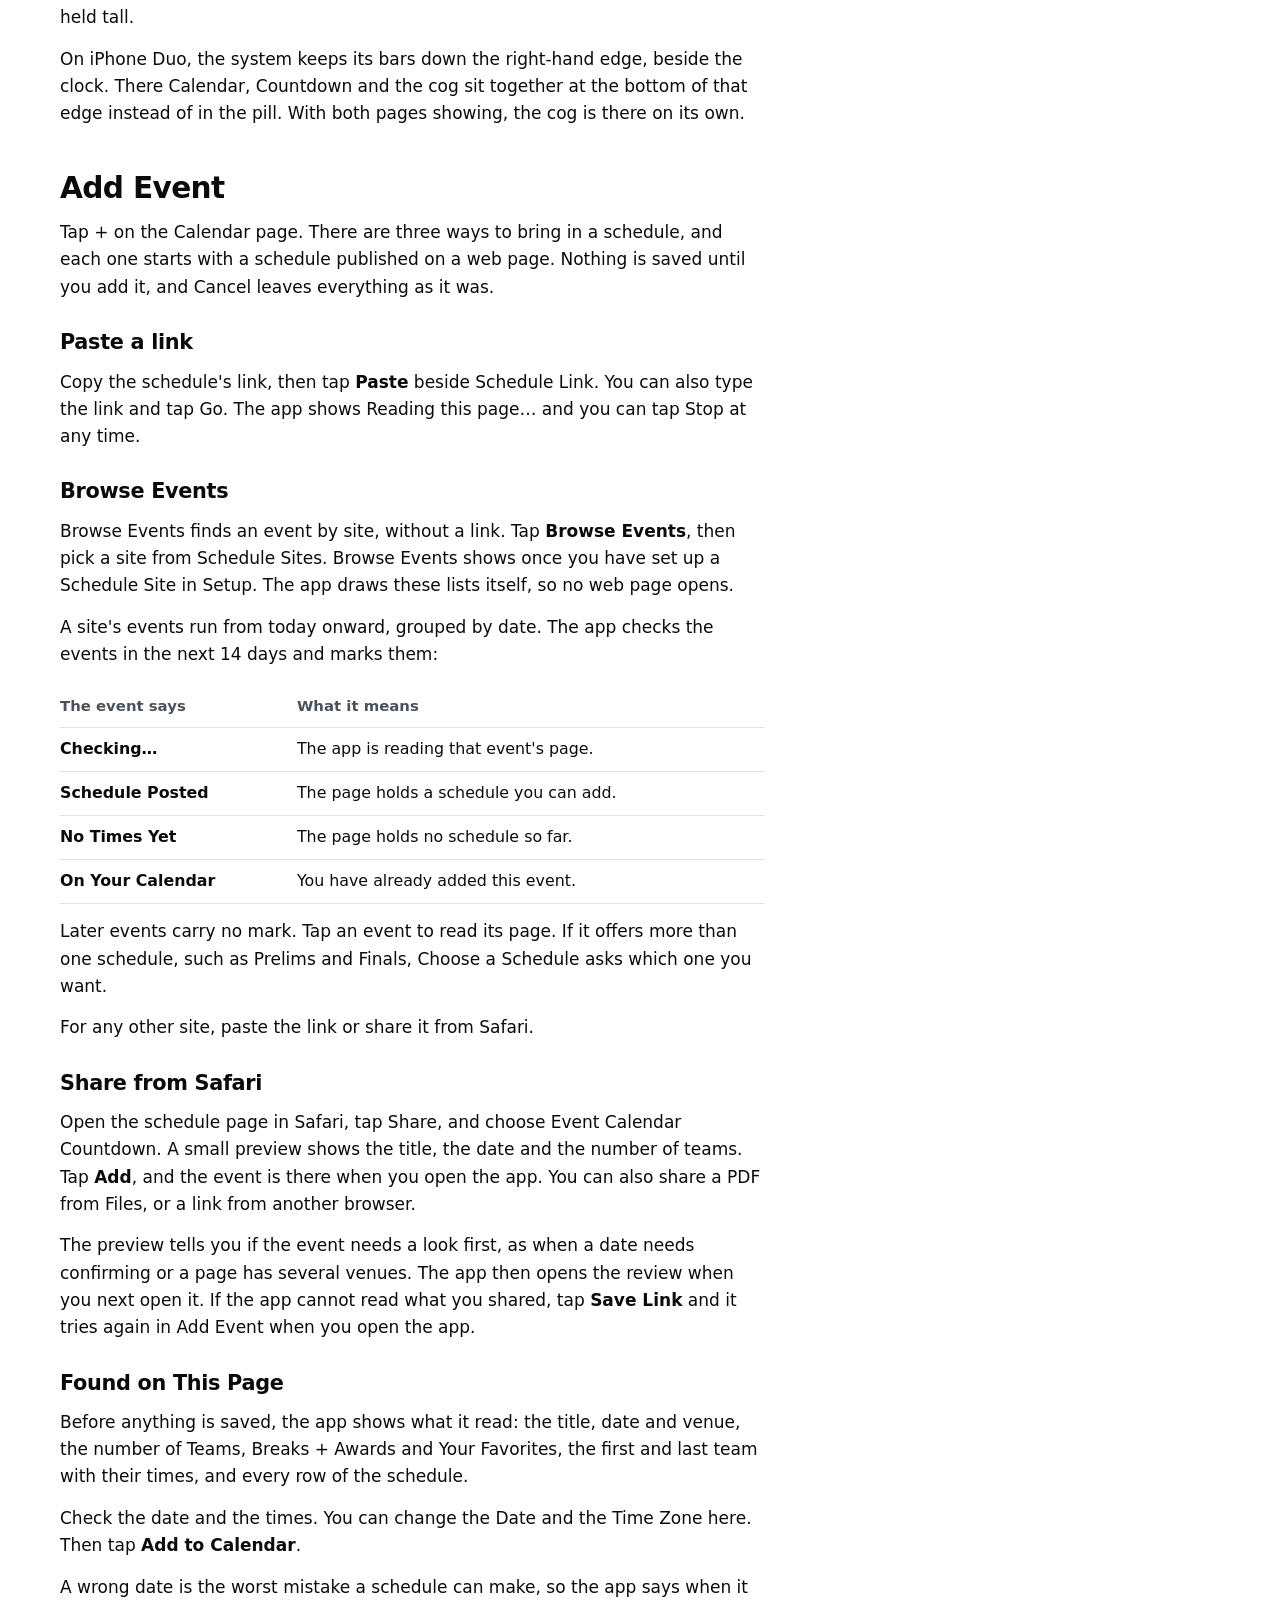
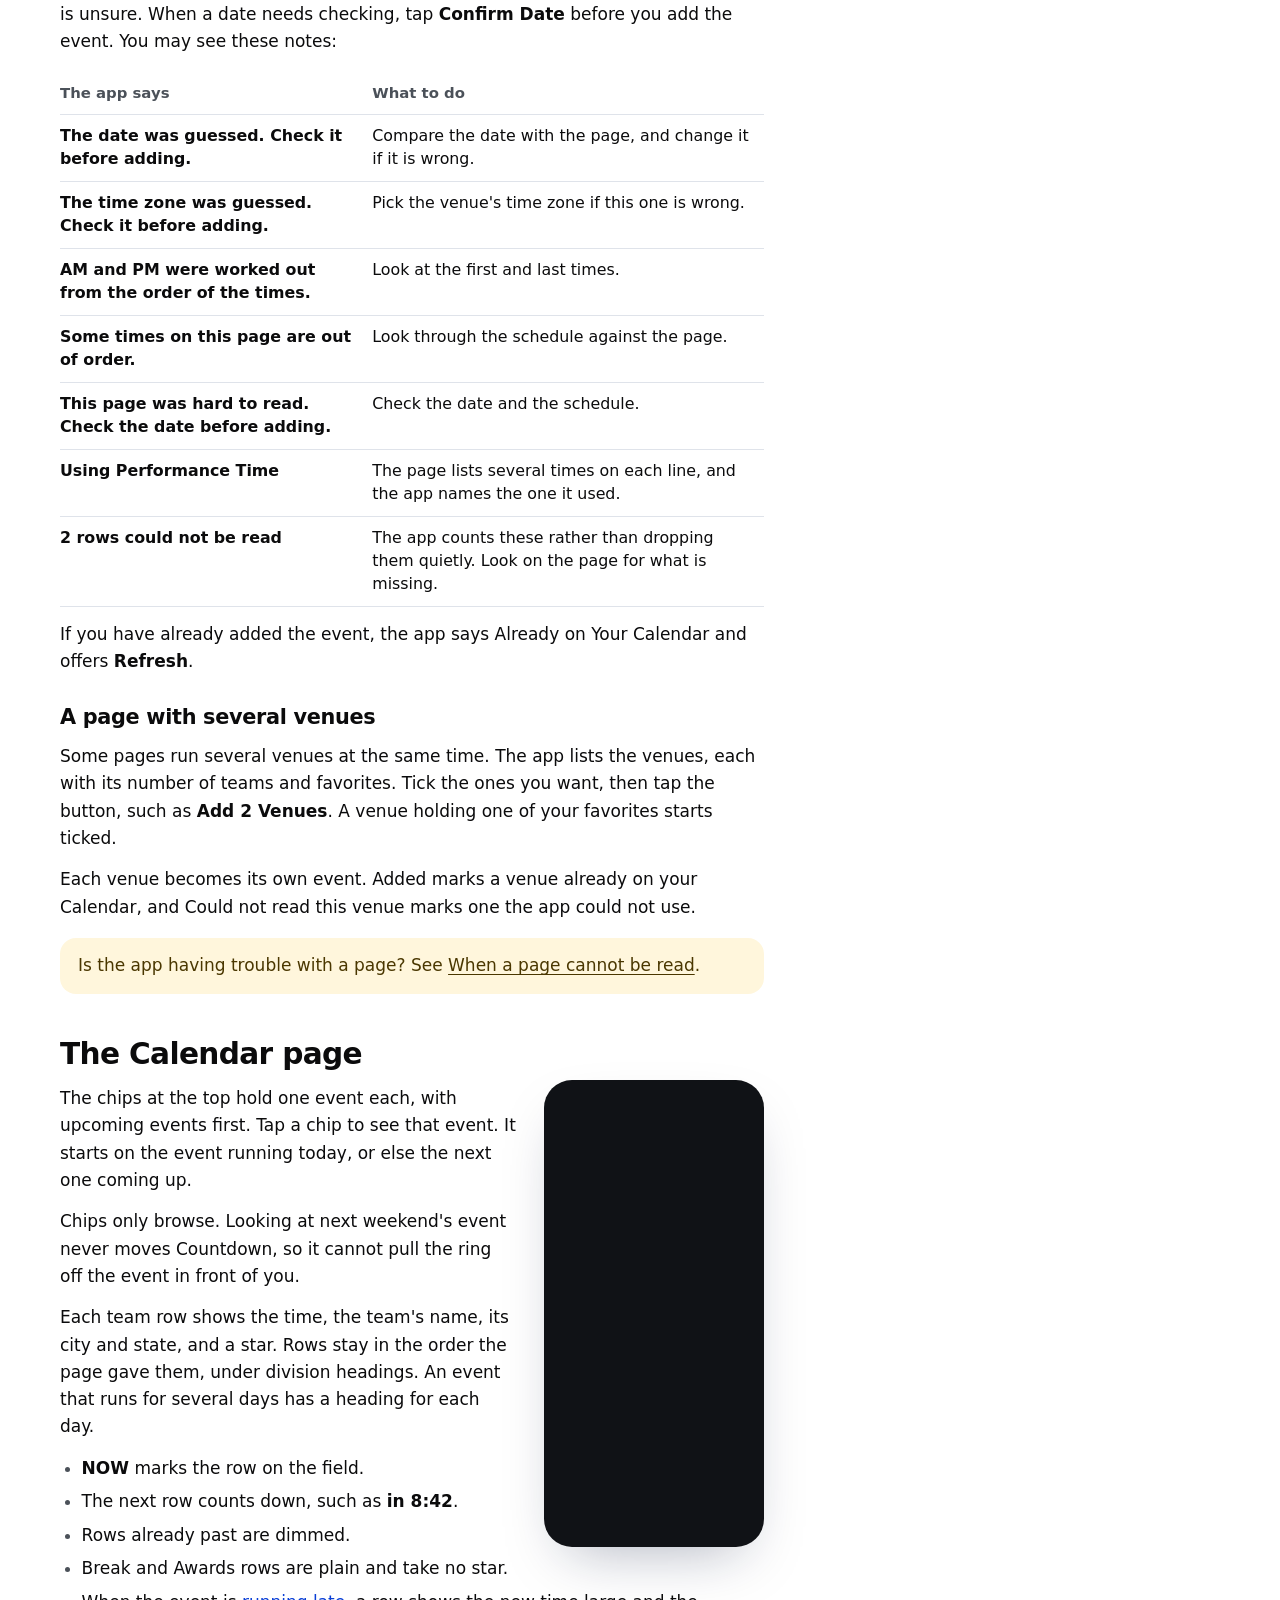
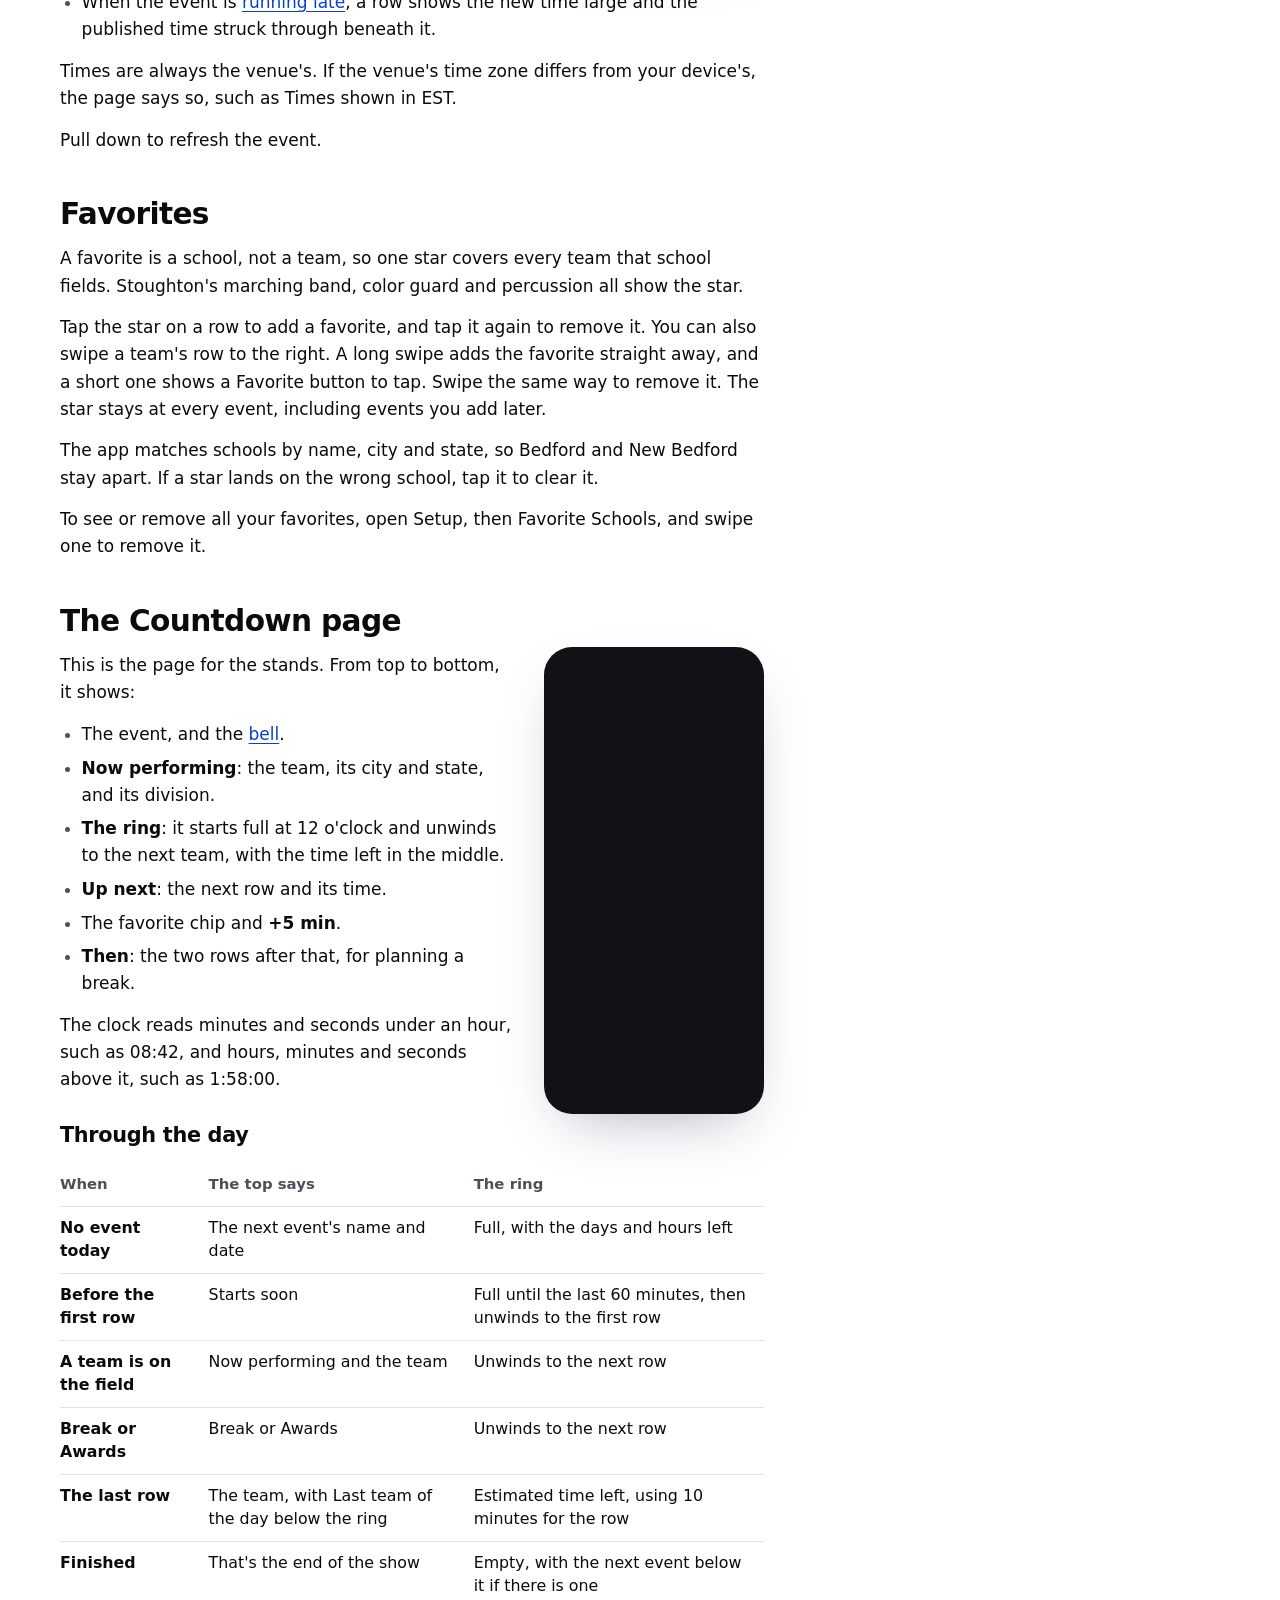
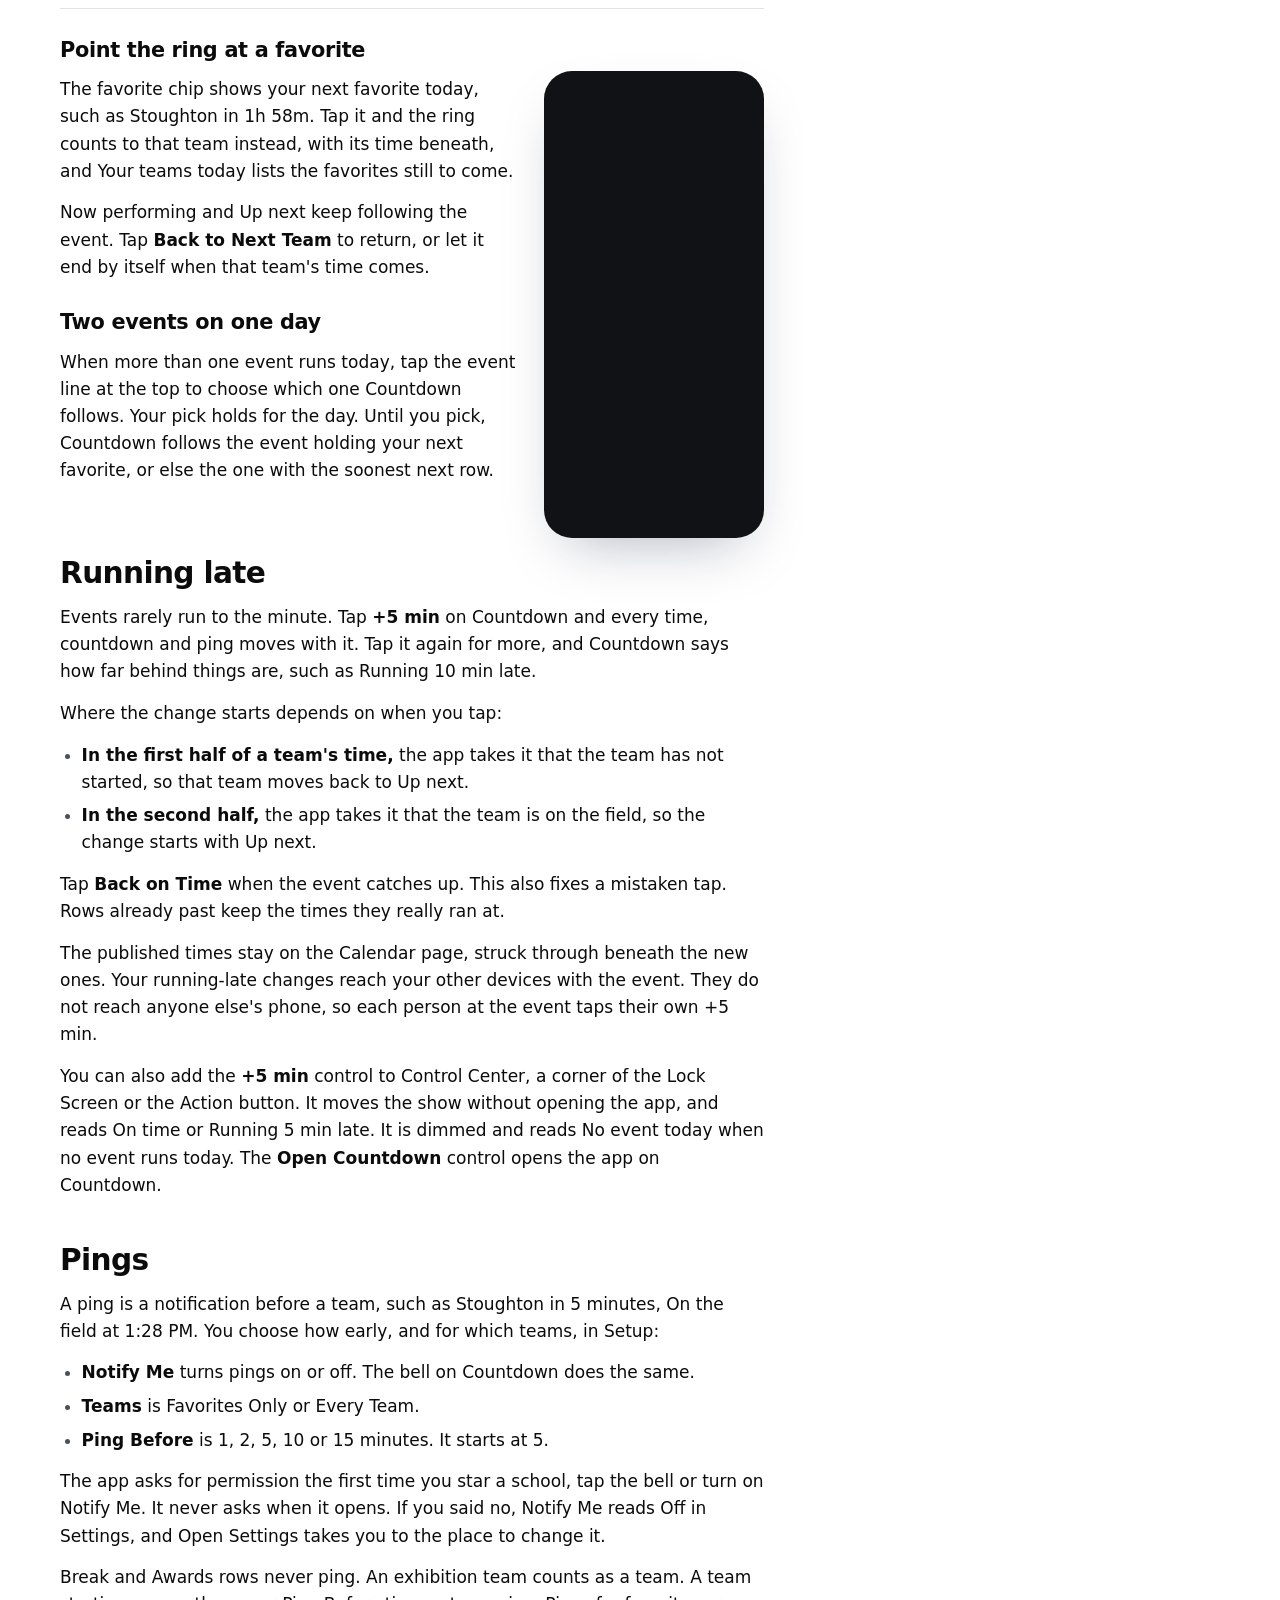
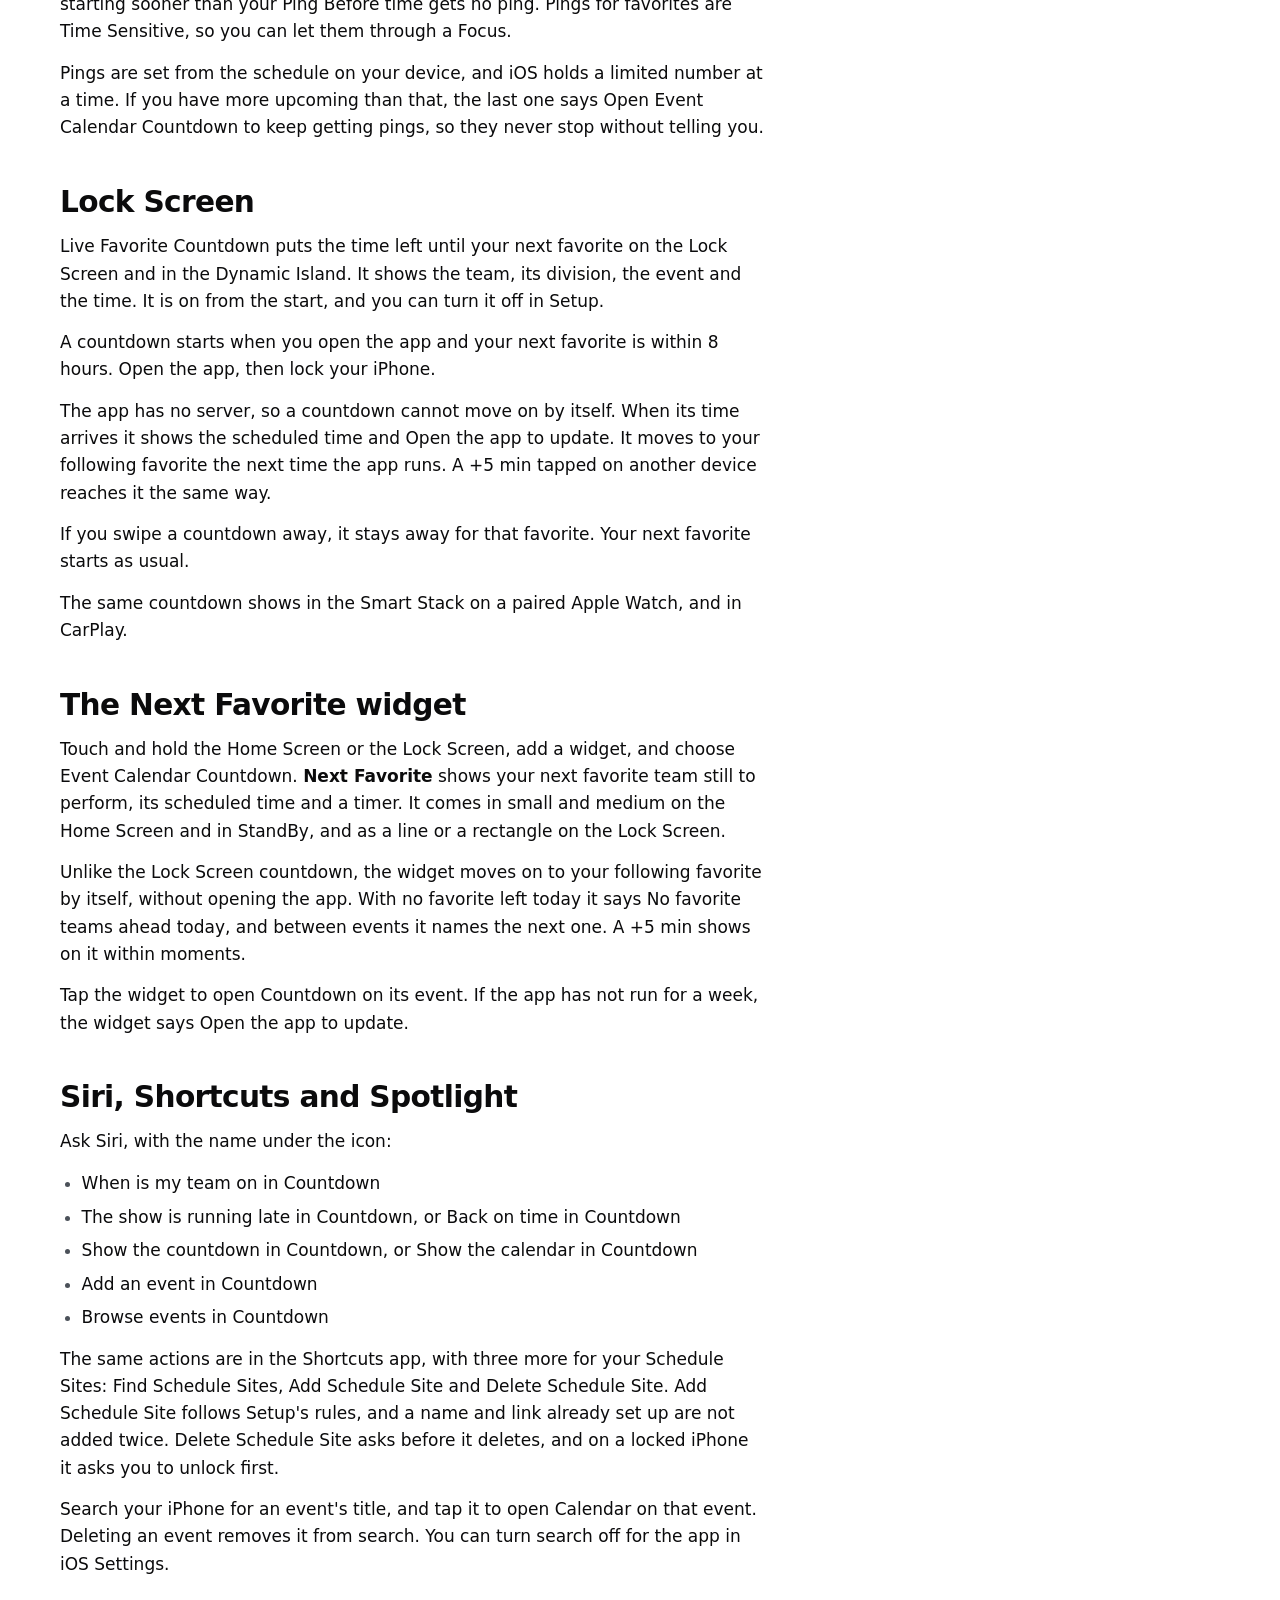
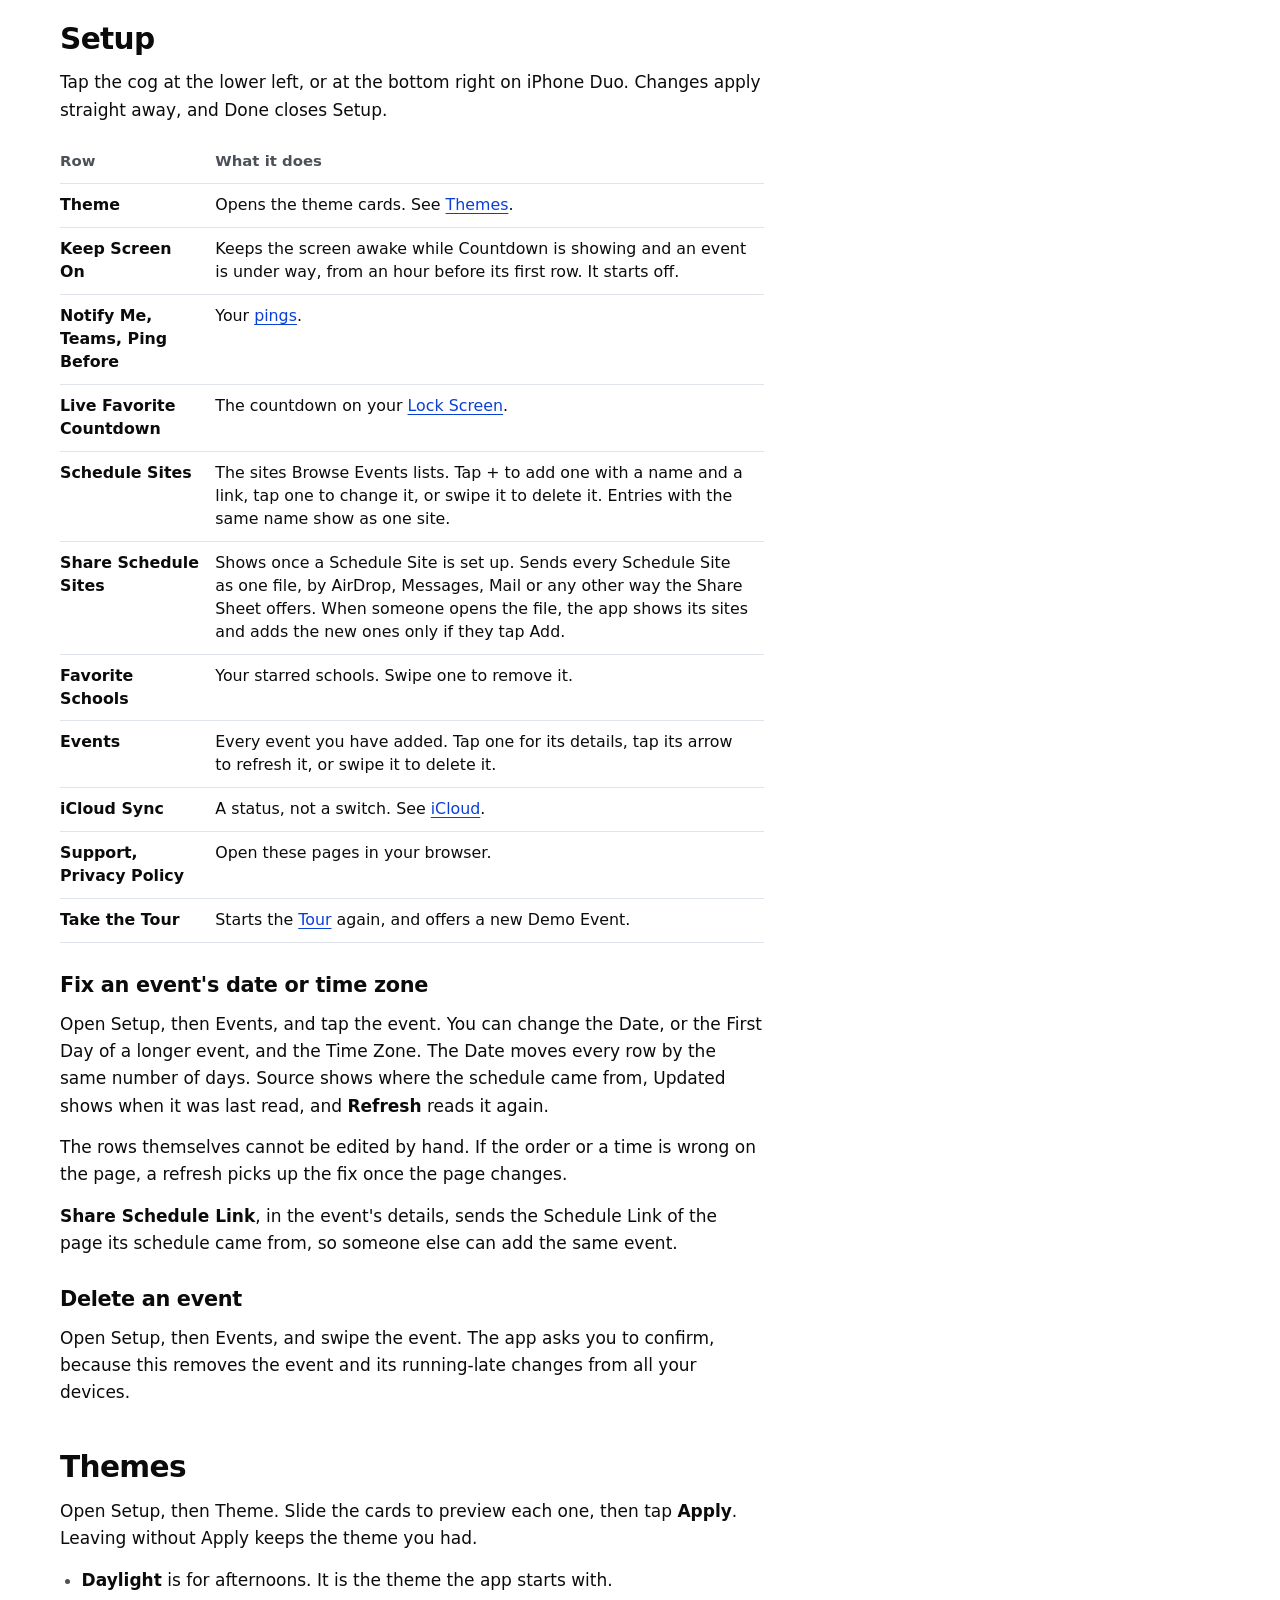
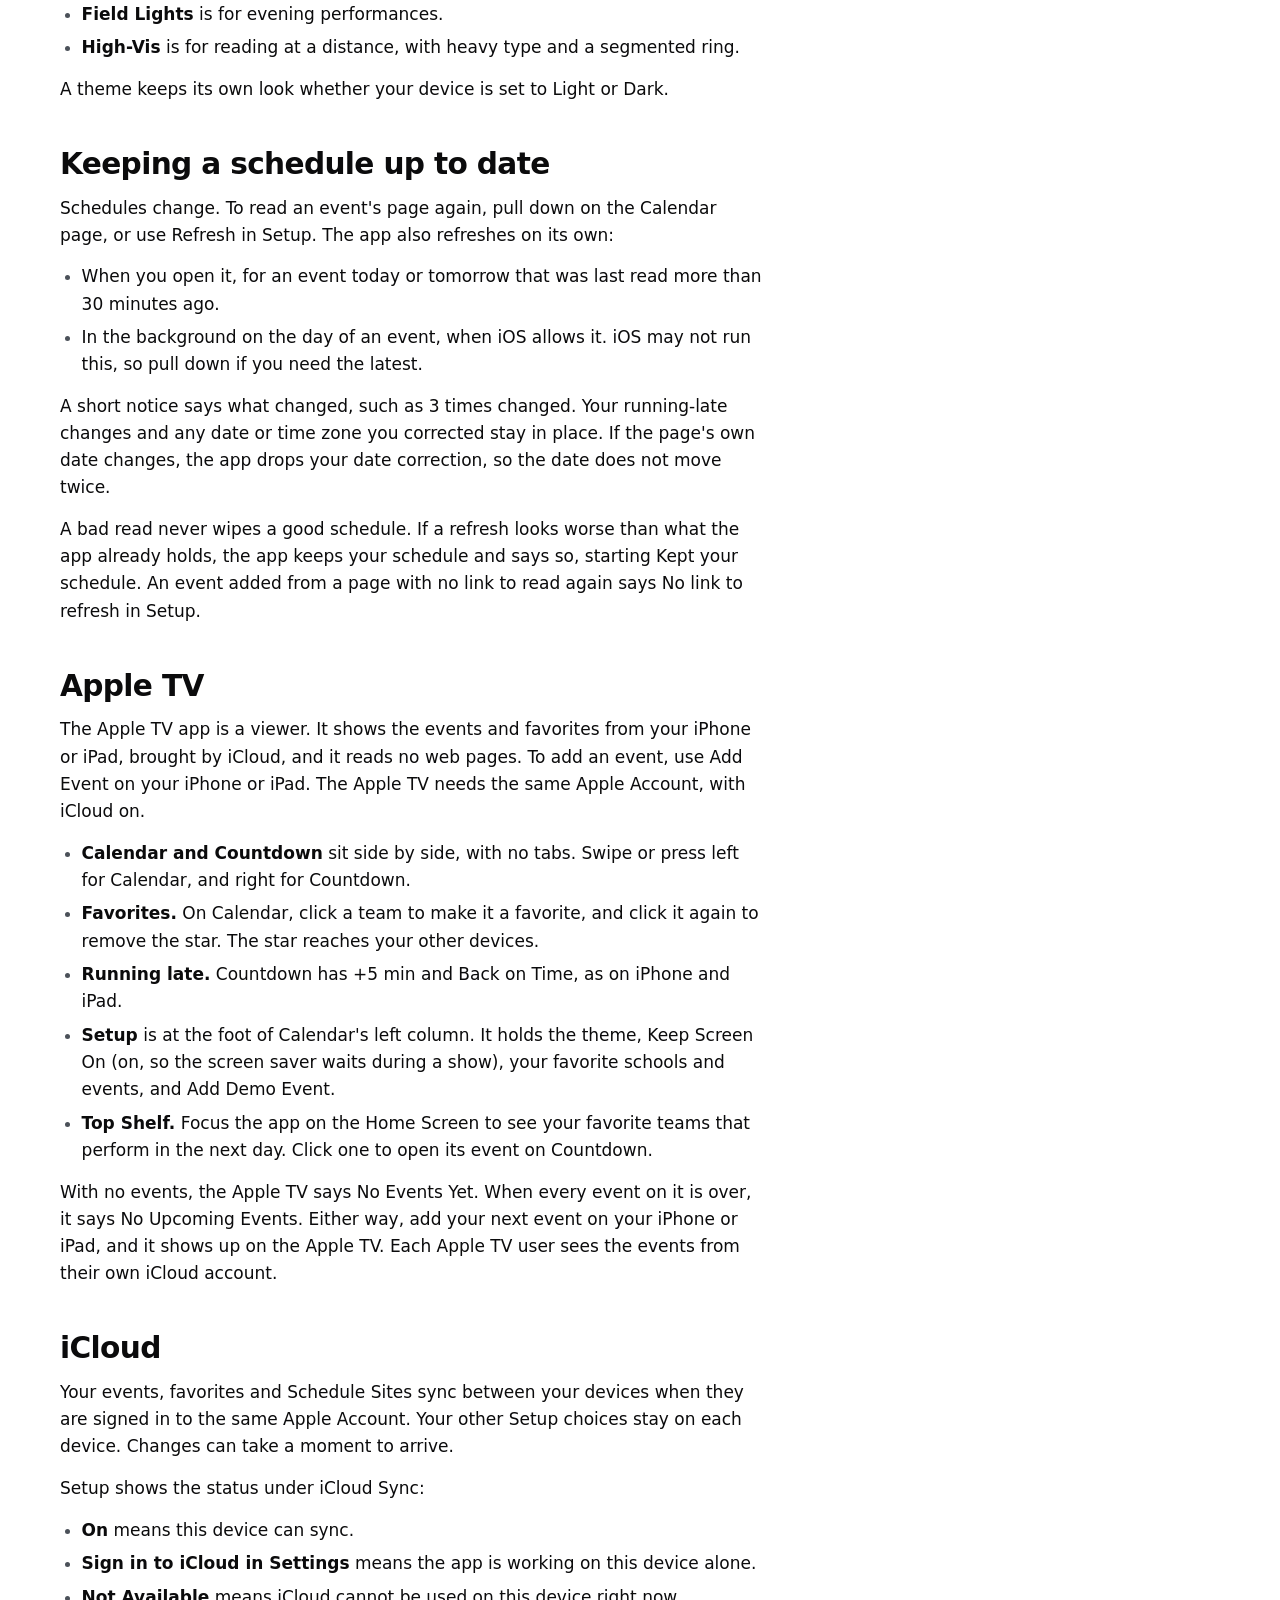
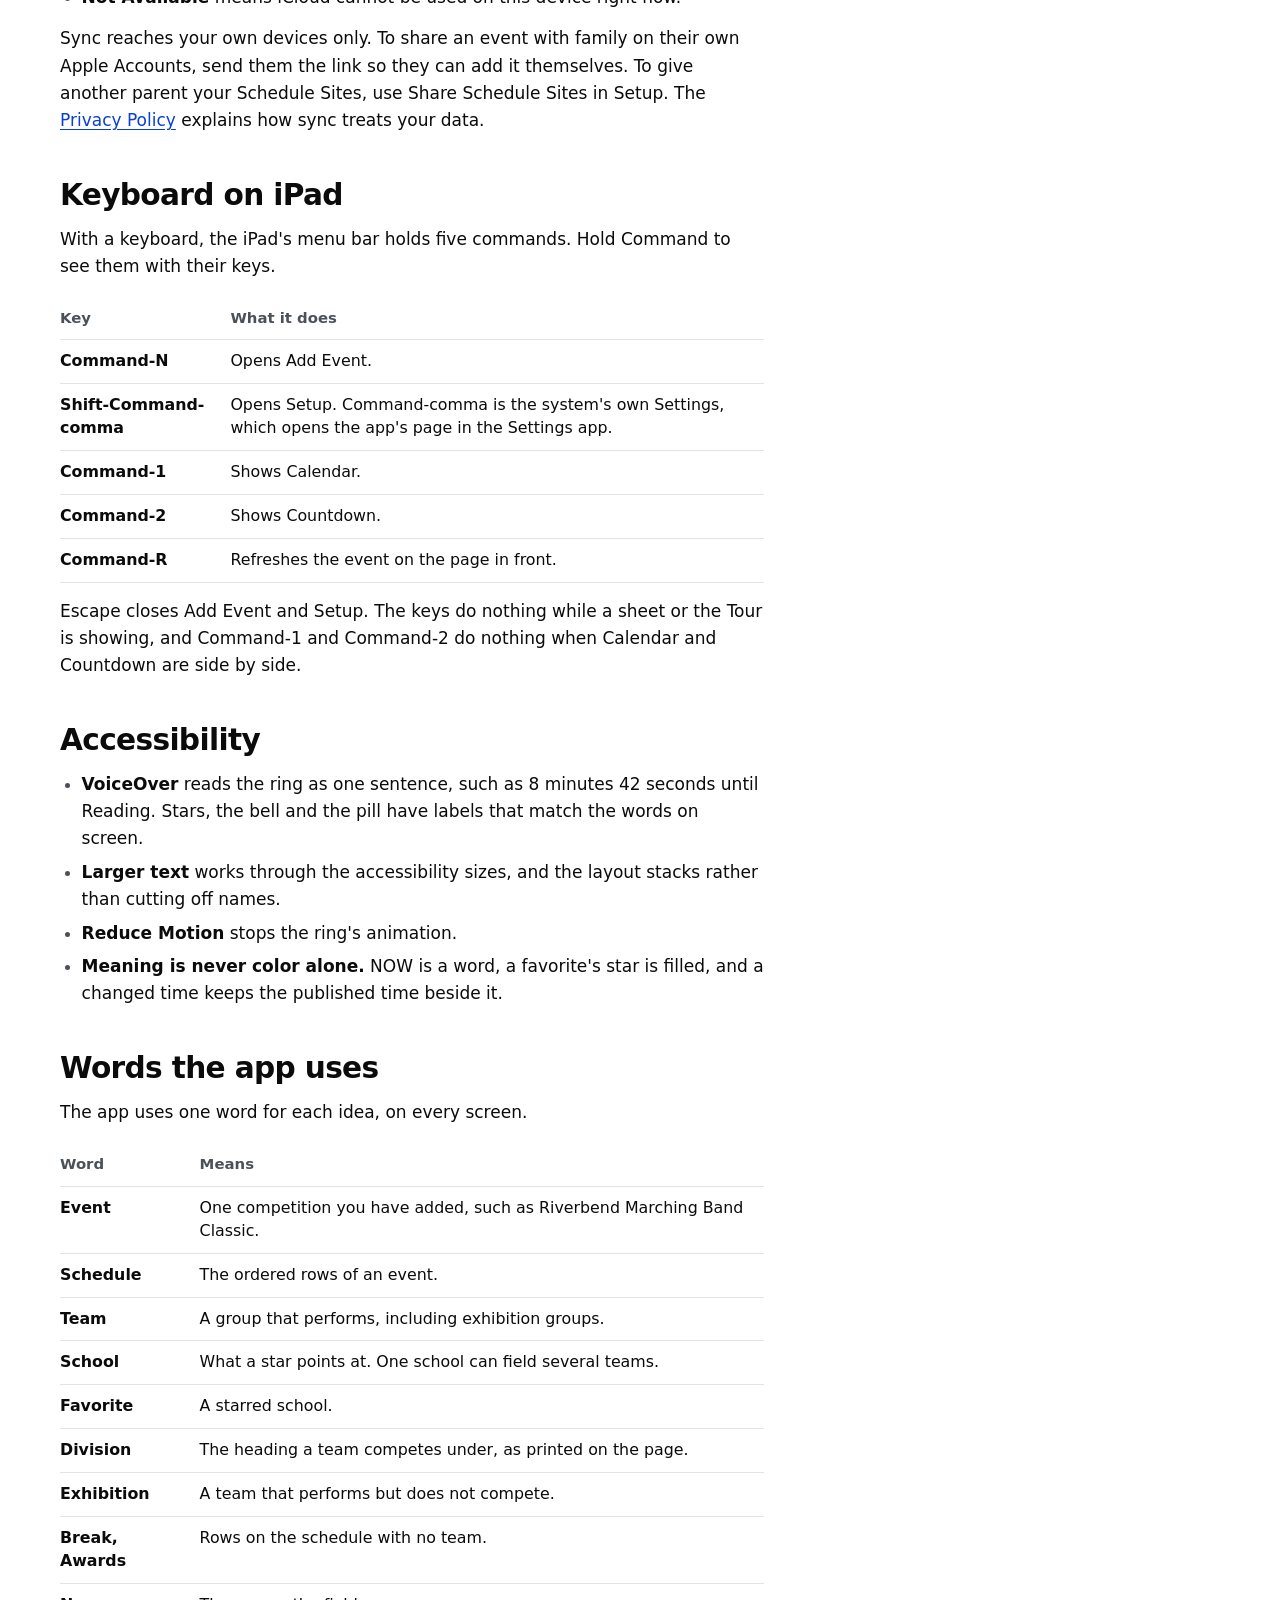
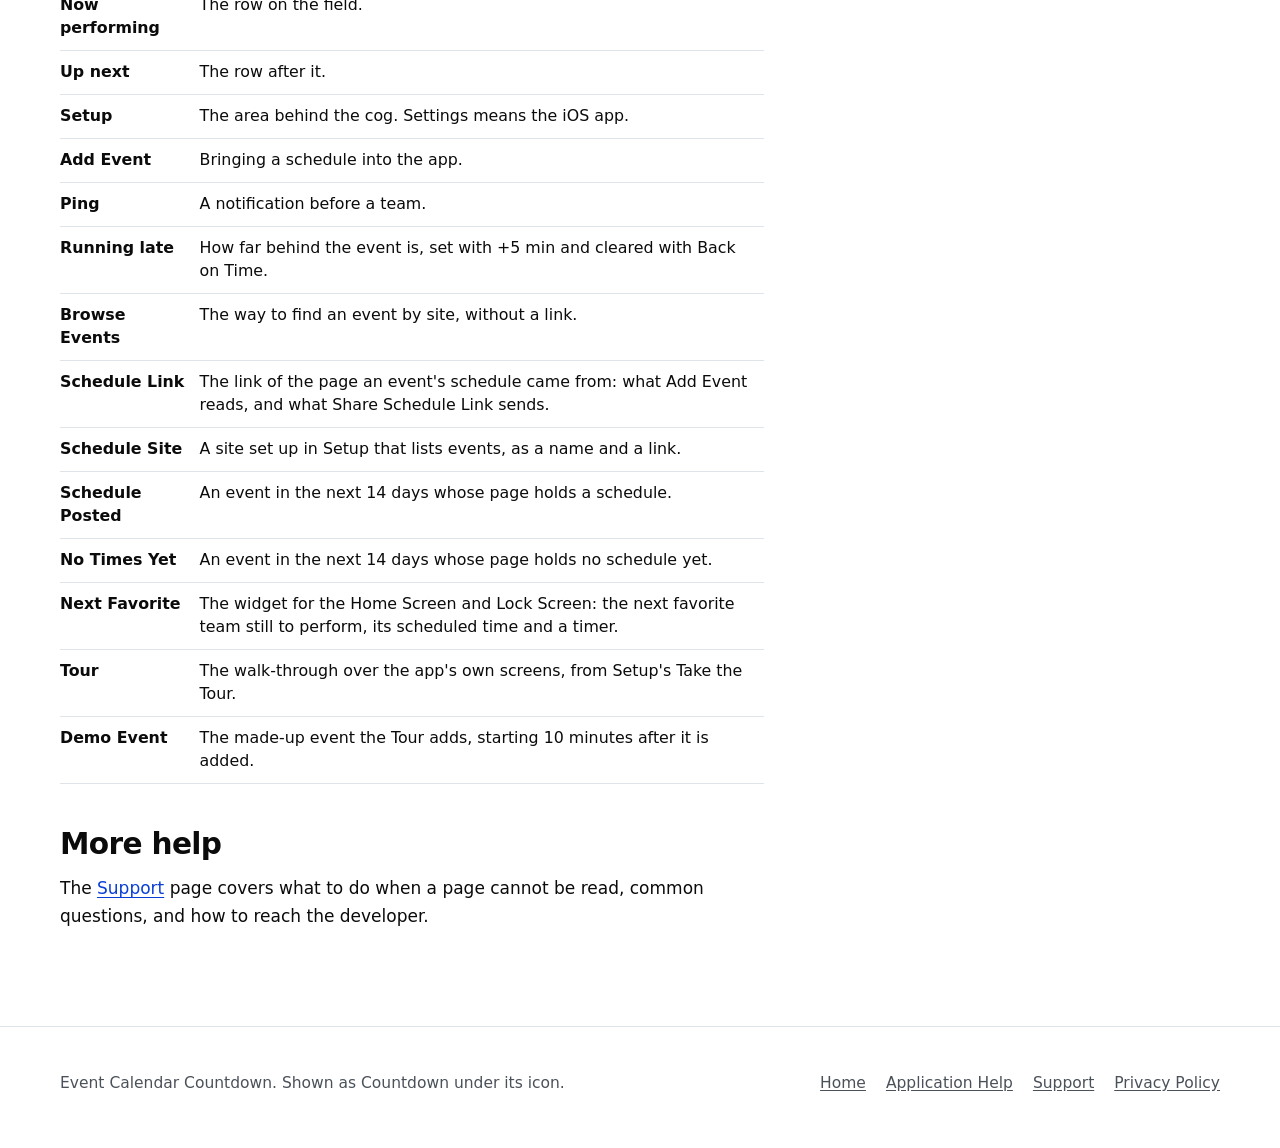
==== commit c6e16c88: "Show what 1.1.0 adds on iPhone and iPad, on Home, Help and Support Home names the +5 min control, th" ====
--- a/help/index.html
+++ b/help/index.html
@@ -59,10 +59,13 @@
       <li><a href="#running-late">Running late</a></li>
       <li><a href="#pings">Pings</a></li>
       <li><a href="#lock-screen">Lock Screen</a></li>
+      <li><a href="#widget">The Next Favorite widget</a></li>
+      <li><a href="#siri">Siri, Shortcuts and Spotlight</a></li>
       <li><a href="#setup">Setup</a></li>
       <li><a href="#themes">Themes</a></li>
       <li><a href="#refresh">Keeping a schedule up to date</a></li>
       <li><a href="#icloud">iCloud</a></li>
+      <li><a href="#keyboard">Keyboard on iPad</a></li>
       <li><a href="#apple-tv">Apple TV</a></li>
       <li><a href="#accessibility">Accessibility</a></li>
       <li><a href="#words">Words the app uses</a></li>
@@ -204,6 +207,7 @@
 </ul>
 <p>Tap <strong>Back on Time</strong> when the event catches up. This also fixes a mistaken tap. Rows already past keep the times they really ran at.</p>
 <p>The published times stay on the Calendar page, struck through beneath the new ones. Your running-late changes reach your other devices with the event. They do not reach anyone else's phone, so each person at the event taps their own +5 min.</p>
+<p>You can also add the <strong>+5 min</strong> control to Control Center, a corner of the Lock Screen or the Action button. It moves the show without opening the app, and reads On time or Running 5 min late. It is dimmed and reads No event today when no event runs today. The <strong>Open Countdown</strong> control opens the app on Countdown.</p>
 
 <h2 id="pings">Pings</h2>
 <p>A ping is a notification before a team, such as Stoughton in 5 minutes, On the field at 1:28 PM. You choose how early, and for which teams, in Setup:</p>
@@ -221,6 +225,24 @@
 <p>A countdown starts when you open the app and your next favorite is within 8 hours. Open the app, then lock your iPhone.</p>
 <p>The app has no server, so a countdown cannot move on by itself. When its time arrives it shows the scheduled time and Open the app to update. It moves to your following favorite the next time the app runs. A +5 min tapped on another device reaches it the same way.</p>
 <p>If you swipe a countdown away, it stays away for that favorite. Your next favorite starts as usual.</p>
+<p>The same countdown shows in the Smart Stack on a paired Apple Watch, and in CarPlay.</p>
+
+<h2 id="widget">The Next Favorite widget</h2>
+<p>Touch and hold the Home Screen or the Lock Screen, add a widget, and choose Event Calendar Countdown. <strong>Next Favorite</strong> shows your next favorite team still to perform, its scheduled time and a timer. It comes in small and medium on the Home Screen and in StandBy, and as a line or a rectangle on the Lock Screen.</p>
+<p>Unlike the Lock Screen countdown, the widget moves on to your following favorite by itself, without opening the app. With no favorite left today it says No favorite teams ahead today, and between events it names the next one. A +5 min shows on it within moments.</p>
+<p>Tap the widget to open Countdown on its event. If the app has not run for a week, the widget says Open the app to update.</p>
+
+<h2 id="siri">Siri, Shortcuts and Spotlight</h2>
+<p>Ask Siri, with the name under the icon:</p>
+<ul>
+  <li>When is my team on in Countdown</li>
+  <li>The show is running late in Countdown, or Back on time in Countdown</li>
+  <li>Show the countdown in Countdown, or Show the calendar in Countdown</li>
+  <li>Add an event in Countdown</li>
+  <li>Browse events in Countdown</li>
+</ul>
+<p>The same actions are in the Shortcuts app, with three more for your Schedule Sites: Find Schedule Sites, Add Schedule Site and Delete Schedule Site. Add Schedule Site follows Setup's rules, and a name and link already set up are not added twice. Delete Schedule Site asks before it deletes, and on a locked iPhone it asks you to unlock first.</p>
+<p>Search your iPhone for an event's title, and tap it to open Calendar on that event. Deleting an event removes it from search. You can turn search off for the app in iOS Settings.</p>
 
 <h2 id="setup">Setup</h2>
 <p>Tap the cog at the lower left, or at the bottom right on iPhone Duo. Changes apply straight away, and Done closes Setup.</p>
@@ -244,6 +266,7 @@
 <h3 id="fix-an-event">Fix an event's date or time zone</h3>
 <p>Open Setup, then Events, and tap the event. You can change the Date, or the First Day of a longer event, and the Time Zone. The Date moves every row by the same number of days. Source shows where the schedule came from, Updated shows when it was last read, and <strong>Refresh</strong> reads it again.</p>
 <p>The rows themselves cannot be edited by hand. If the order or a time is wrong on the page, a refresh picks up the fix once the page changes.</p>
+<p><strong>Share Schedule Link</strong>, in the event's details, sends the Schedule Link of the page its schedule came from, so someone else can add the same event.</p>
 
 <h3 id="delete-an-event">Delete an event</h3>
 <p>Open Setup, then Events, and swipe the event. The app asks you to confirm, because this removes the event and its running-late changes from all your devices.</p>
@@ -285,6 +308,20 @@
   <li><strong>Not Available</strong> means iCloud cannot be used on this device right now.</li>
 </ul>
 <p>Sync reaches your own devices only. To share an event with family on their own Apple Accounts, send them the link so they can add it themselves. To give another parent your Schedule Sites, use Share Schedule Sites in Setup. The <a href="../privacy/">Privacy Policy</a> explains how sync treats your data.</p>
+
+<h2 id="keyboard">Keyboard on iPad</h2>
+<p>With a keyboard, the iPad's menu bar holds five commands. Hold Command to see them with their keys.</p>
+<table class="stack">
+  <thead><tr><th scope="col">Key</th><th scope="col">What it does</th></tr></thead>
+  <tbody>
+    <tr><td data-label="Key">Command-N</td><td data-label="What it does">Opens Add Event.</td></tr>
+    <tr><td data-label="Key">Shift-Command-comma</td><td data-label="What it does">Opens Setup. Command-comma is the system's own Settings, which opens the app's page in the Settings app.</td></tr>
+    <tr><td data-label="Key">Command-1</td><td data-label="What it does">Shows Calendar.</td></tr>
+    <tr><td data-label="Key">Command-2</td><td data-label="What it does">Shows Countdown.</td></tr>
+    <tr><td data-label="Key">Command-R</td><td data-label="What it does">Refreshes the event on the page in front.</td></tr>
+  </tbody>
+</table>
+<p>Escape closes Add Event and Setup. The keys do nothing while a sheet or the Tour is showing, and Command-1 and Command-2 do nothing when Calendar and Countdown are side by side.</p>
 
 <h2 id="accessibility">Accessibility</h2>
 <ul>
@@ -314,9 +351,11 @@
     <tr><td data-label="Word">Ping</td><td data-label="Means">A notification before a team.</td></tr>
     <tr><td data-label="Word">Running late</td><td data-label="Means">How far behind the event is, set with +5 min and cleared with Back on Time.</td></tr>
     <tr><td data-label="Word">Browse Events</td><td data-label="Means">The way to find an event by site, without a link.</td></tr>
+    <tr><td data-label="Word">Schedule Link</td><td data-label="Means">The link of the page an event's schedule came from: what Add Event reads, and what Share Schedule Link sends.</td></tr>
     <tr><td data-label="Word">Schedule Site</td><td data-label="Means">A site set up in Setup that lists events, as a name and a link.</td></tr>
     <tr><td data-label="Word">Schedule Posted</td><td data-label="Means">An event in the next 14 days whose page holds a schedule.</td></tr>
     <tr><td data-label="Word">No Times Yet</td><td data-label="Means">An event in the next 14 days whose page holds no schedule yet.</td></tr>
+    <tr><td data-label="Word">Next Favorite</td><td data-label="Means">The widget for the Home Screen and Lock Screen: the next favorite team still to perform, its scheduled time and a timer.</td></tr>
     <tr><td data-label="Word">Tour</td><td data-label="Means">The walk-through over the app's own screens, from Setup's Take the Tour.</td></tr>
     <tr><td data-label="Word">Demo Event</td><td data-label="Means">The made-up event the Tour adds, starting 10 minutes after it is added.</td></tr>
   </tbody>
--- a/assets/site.css
+++ b/assets/site.css
@@ -636,6 +636,54 @@
   margin: clamp(32px, 5vw, 56px) auto 0;
 }
 
+/* iPhone Duo: the open device beside the closed one, each in a phone-like bezel. Both images
+   are the same height on the page because the grid gives each column the width of its aspect. */
+.duo {
+  display: grid;
+  grid-template-columns: minmax(0, 1.42fr) minmax(0, 0.71fr);
+  gap: clamp(16px, 3vw, 36px);
+  align-items: end;
+  max-width: 1040px;
+  margin: clamp(32px, 5vw, 56px) auto 0;
+  padding: 0;
+  list-style: none;
+  text-align: center;
+}
+
+.duo figure {
+  margin: 0;
+  padding: 9px;
+  border-radius: 30px;
+  background: var(--bezel);
+  box-shadow: var(--shadow);
+}
+
+.duo img {
+  display: block;
+  width: 100%;
+  border-radius: 22px;
+}
+
+.duo h3 {
+  margin: 18px 0 4px;
+}
+
+.duo p {
+  margin: 0;
+  color: var(--muted);
+}
+
+@media (max-width: 640px) {
+  .duo {
+    grid-template-columns: minmax(0, 1fr);
+  }
+
+  .duo .duo-closed {
+    max-width: 300px;
+    margin-inline: auto;
+  }
+}
+
 /* A television: a thin bezel and nearly square corners. */
 .tv {
   max-width: 1040px;
@@ -650,6 +698,19 @@
   display: block;
   width: 100%;
   border-radius: 4px;
+}
+
+/* Apple Vision Pro: the room is the frame, so no bezel, only soft corners. */
+.vision {
+  max-width: 1040px;
+  margin: clamp(32px, 5vw, 56px) auto 0;
+}
+
+.vision img {
+  display: block;
+  width: 100%;
+  border-radius: 18px;
+  box-shadow: var(--shadow);
 }
 
 /* Closing band */
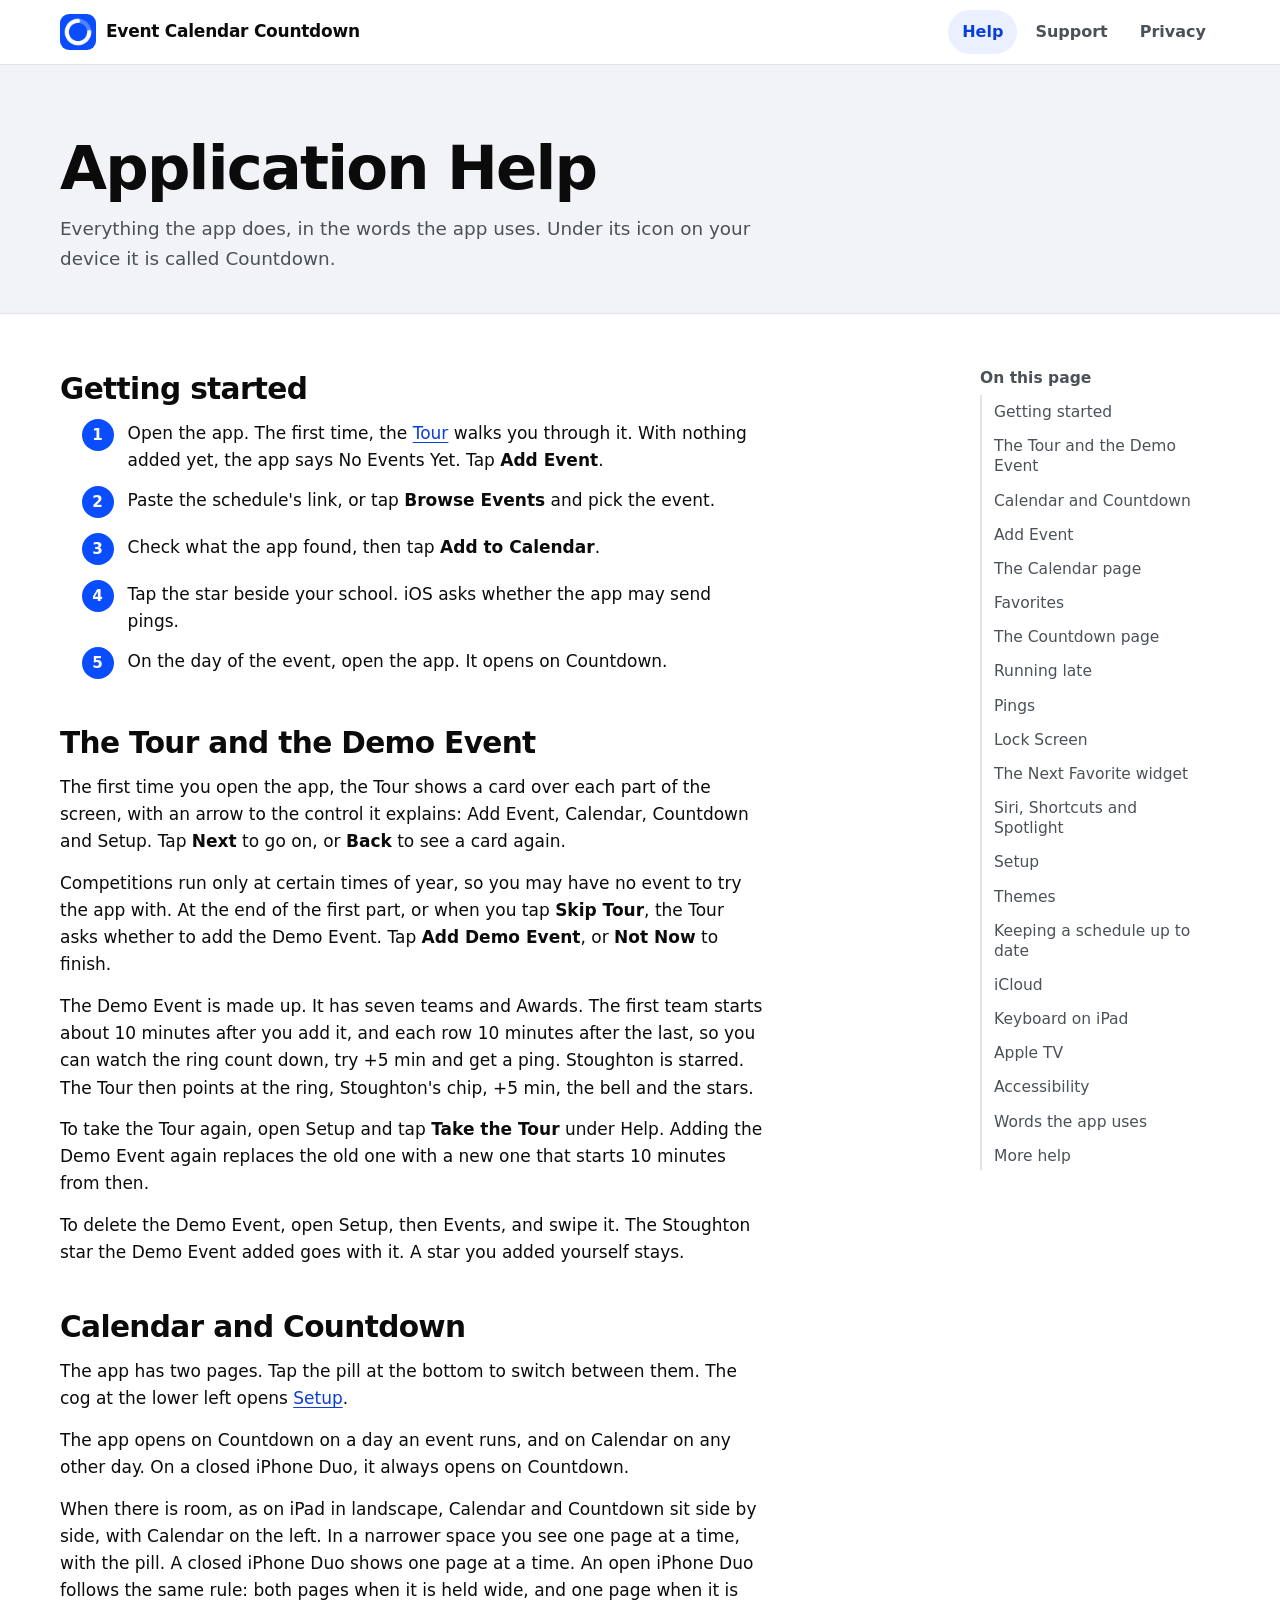
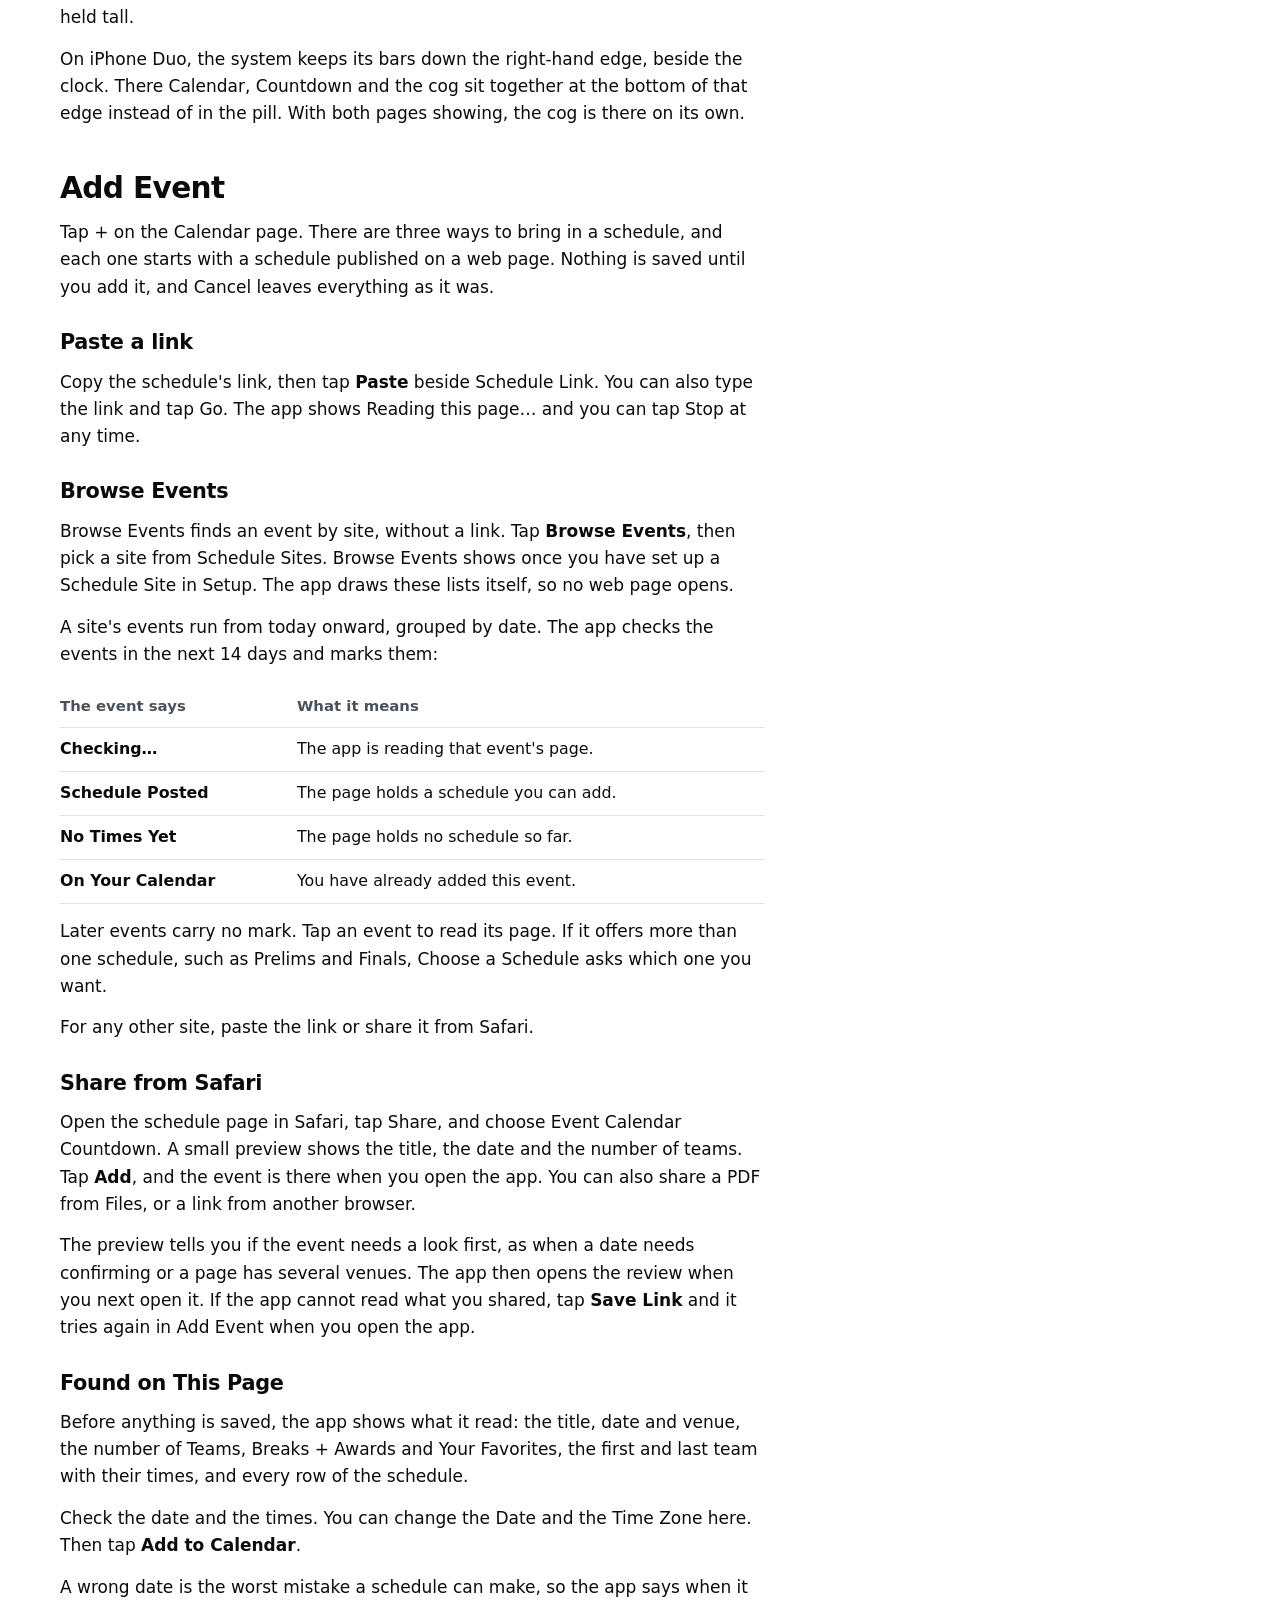
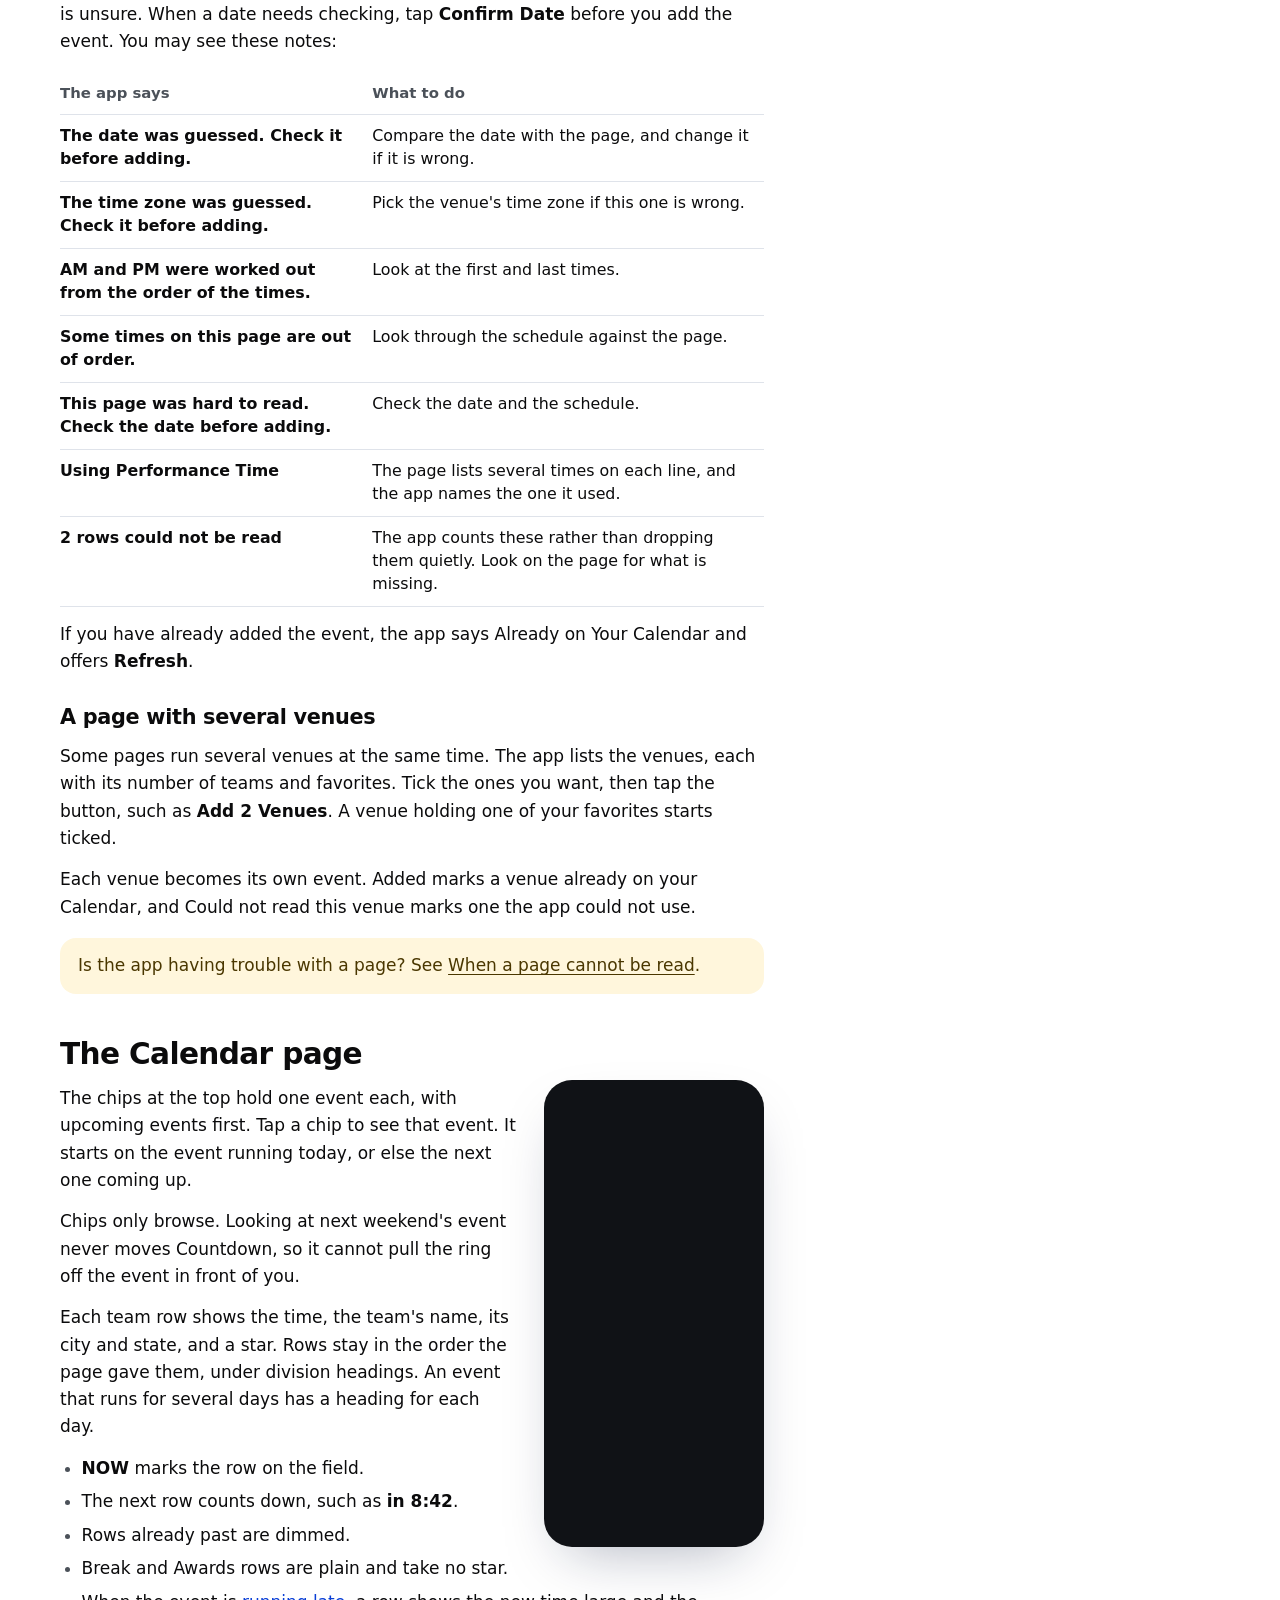
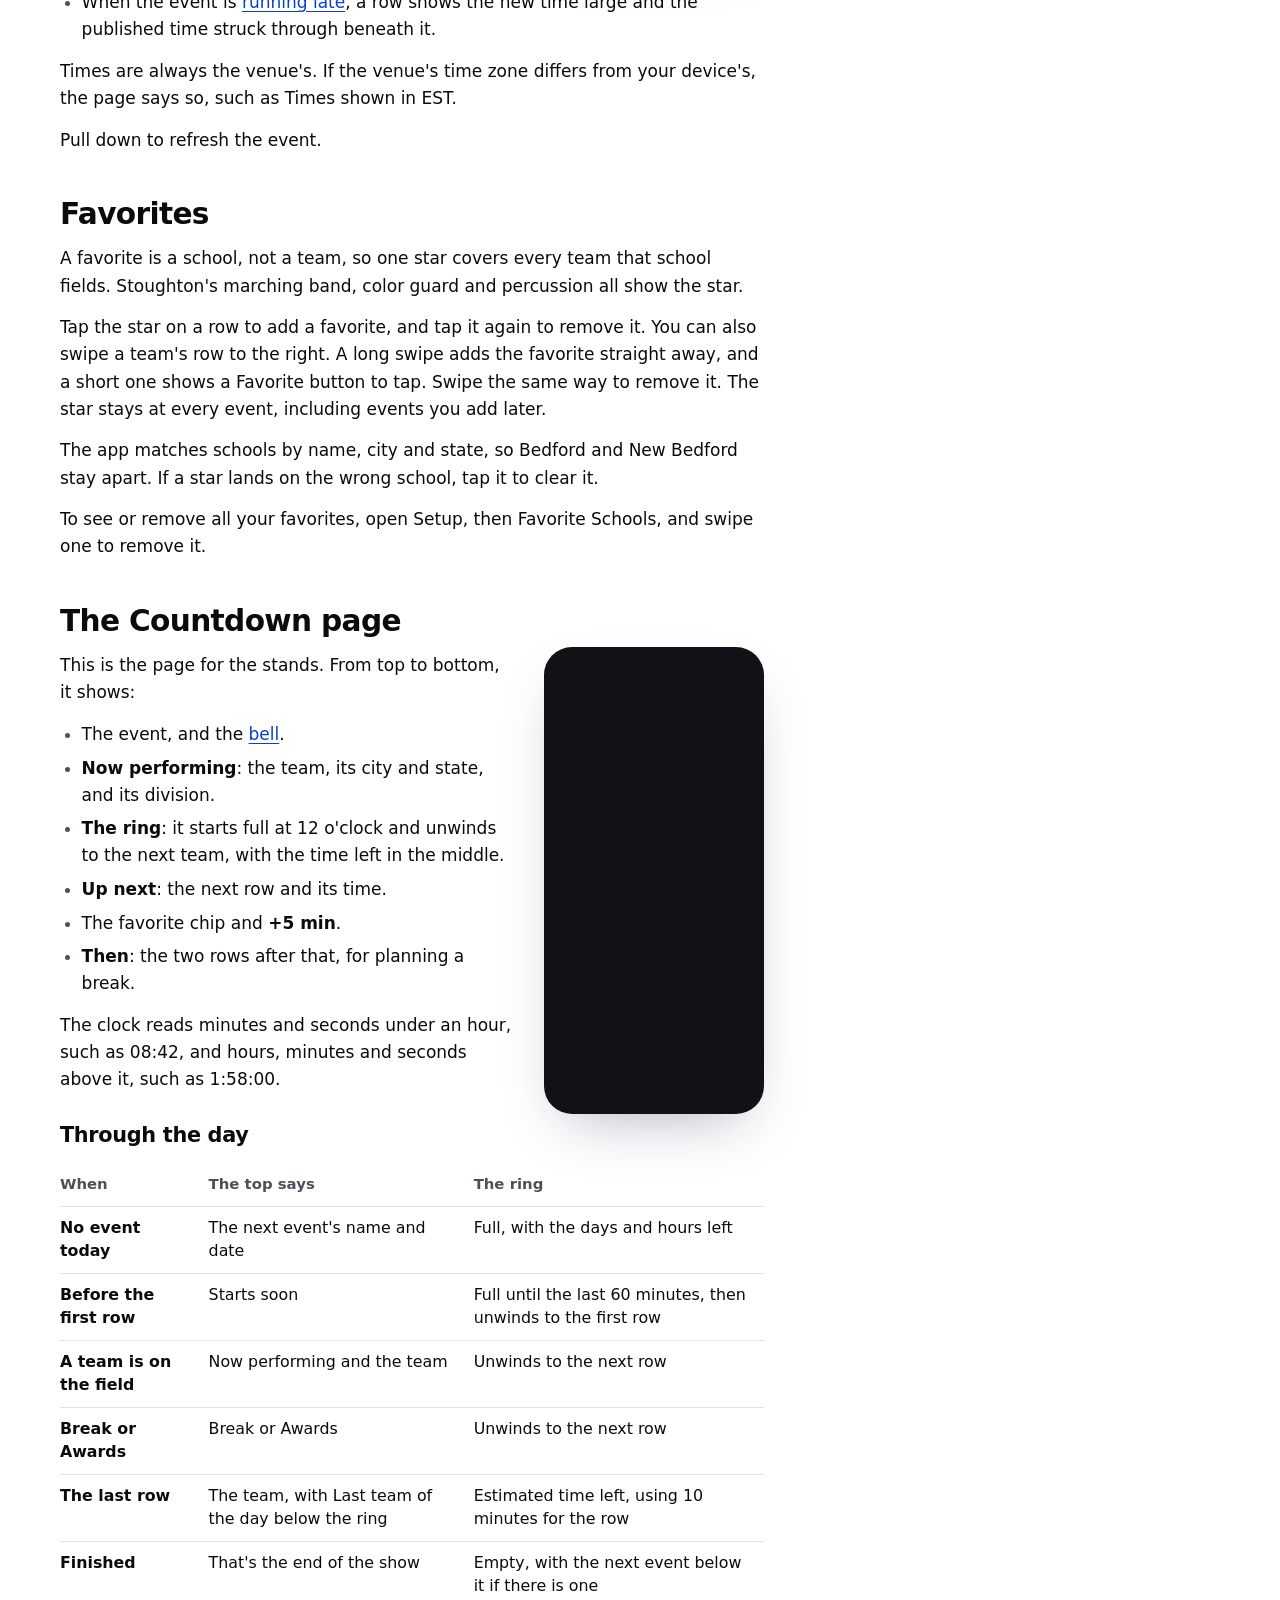
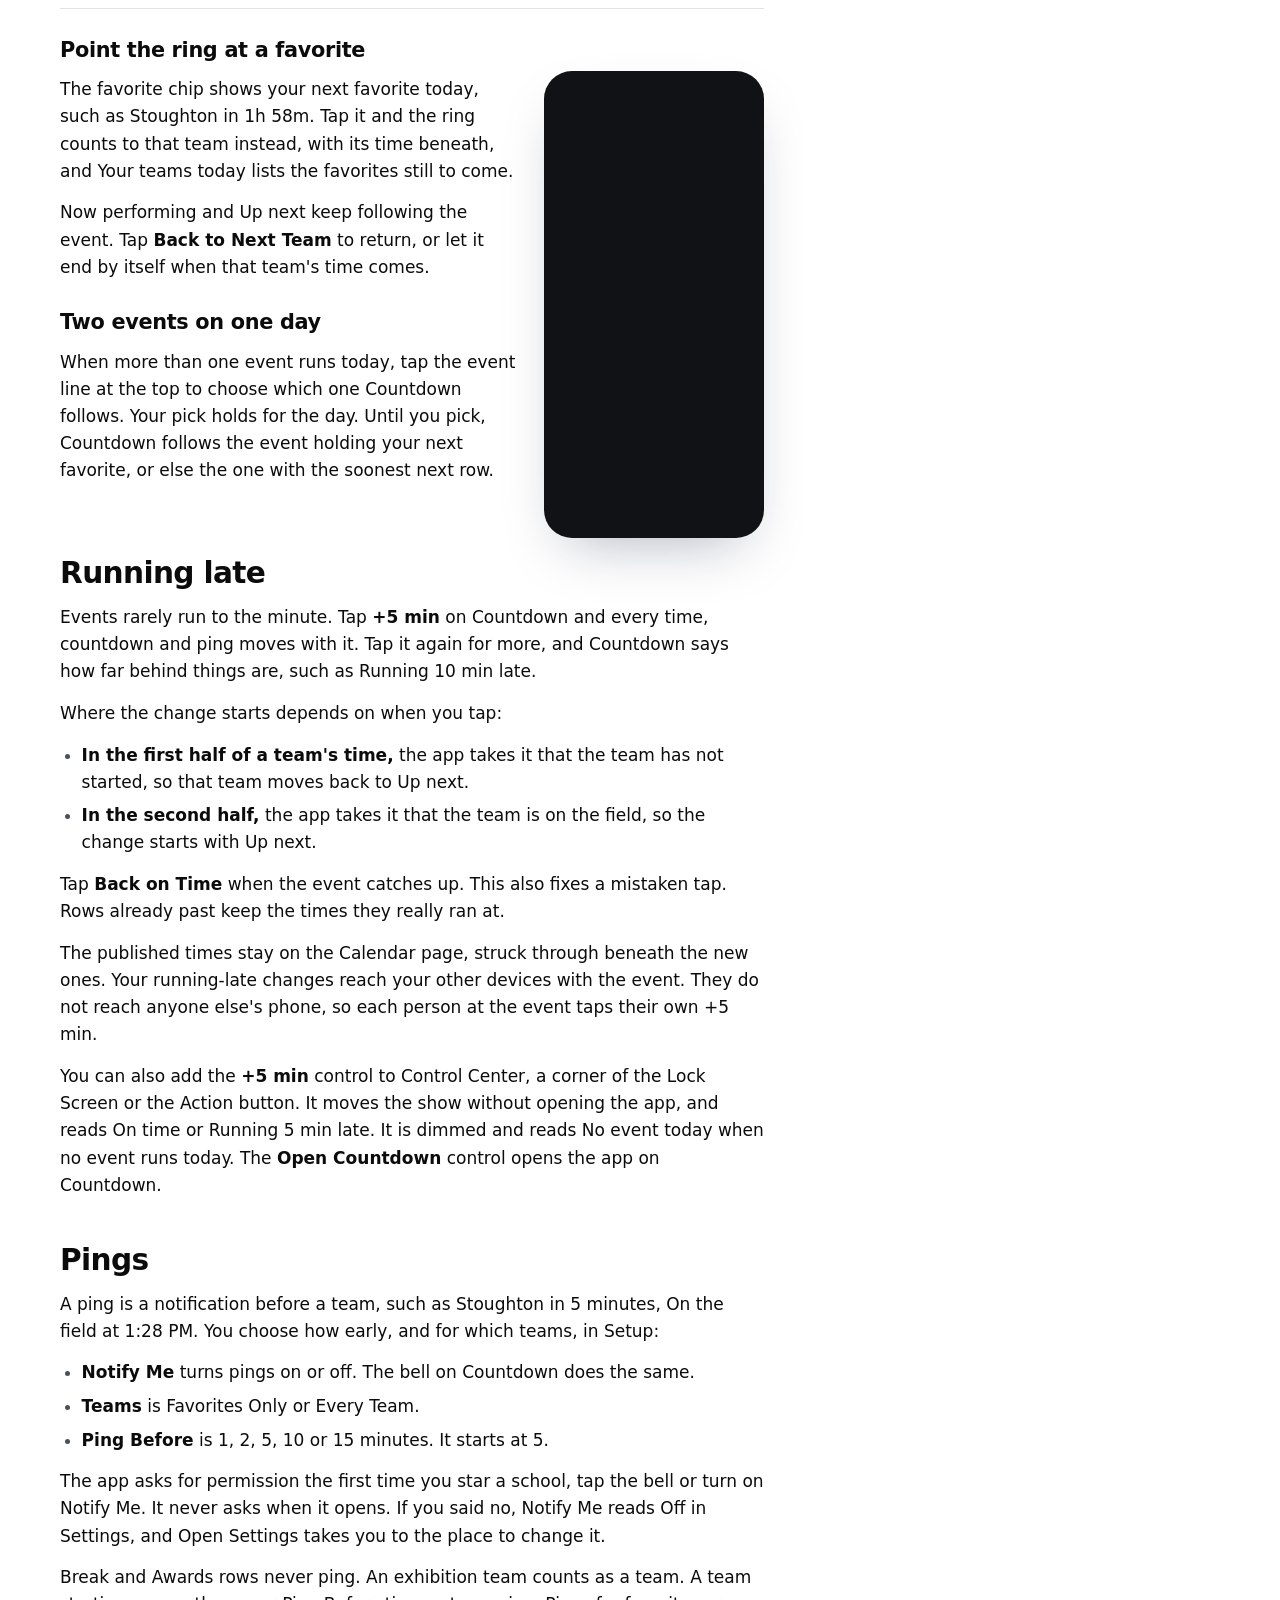
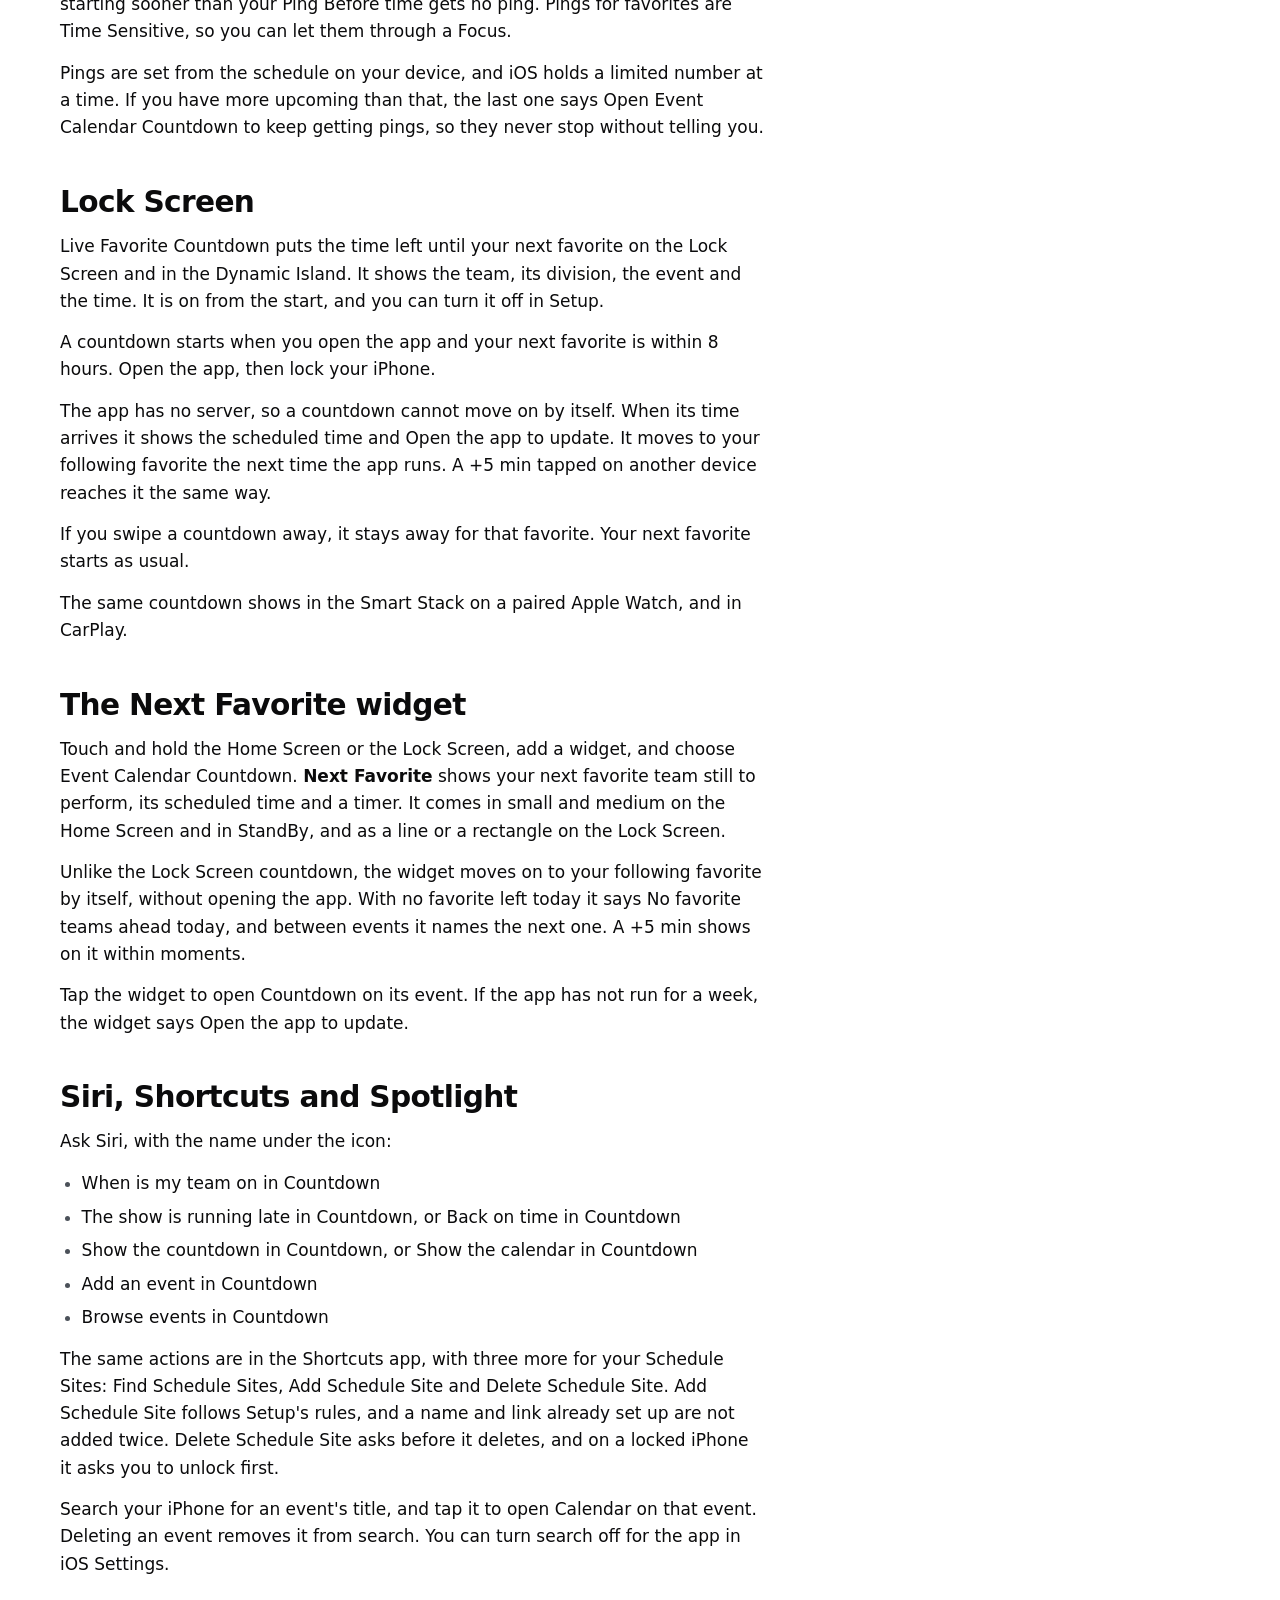
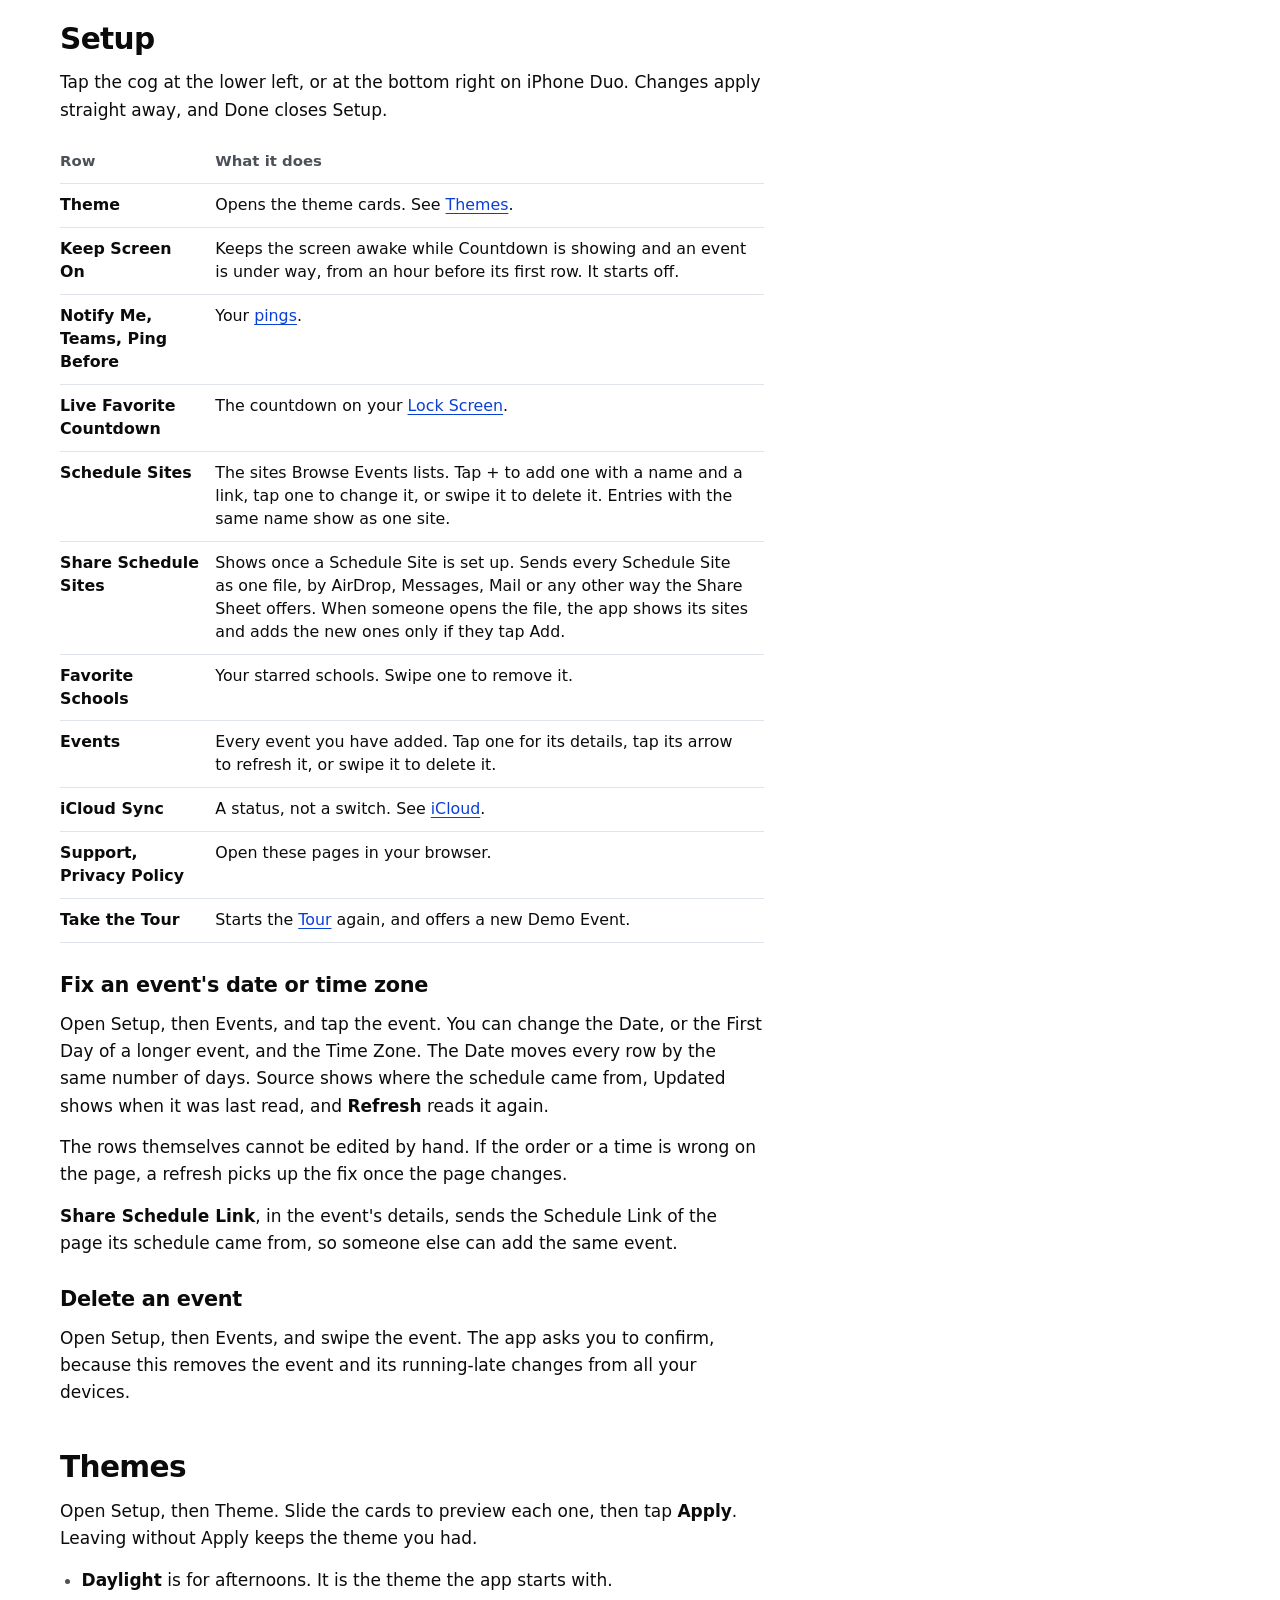
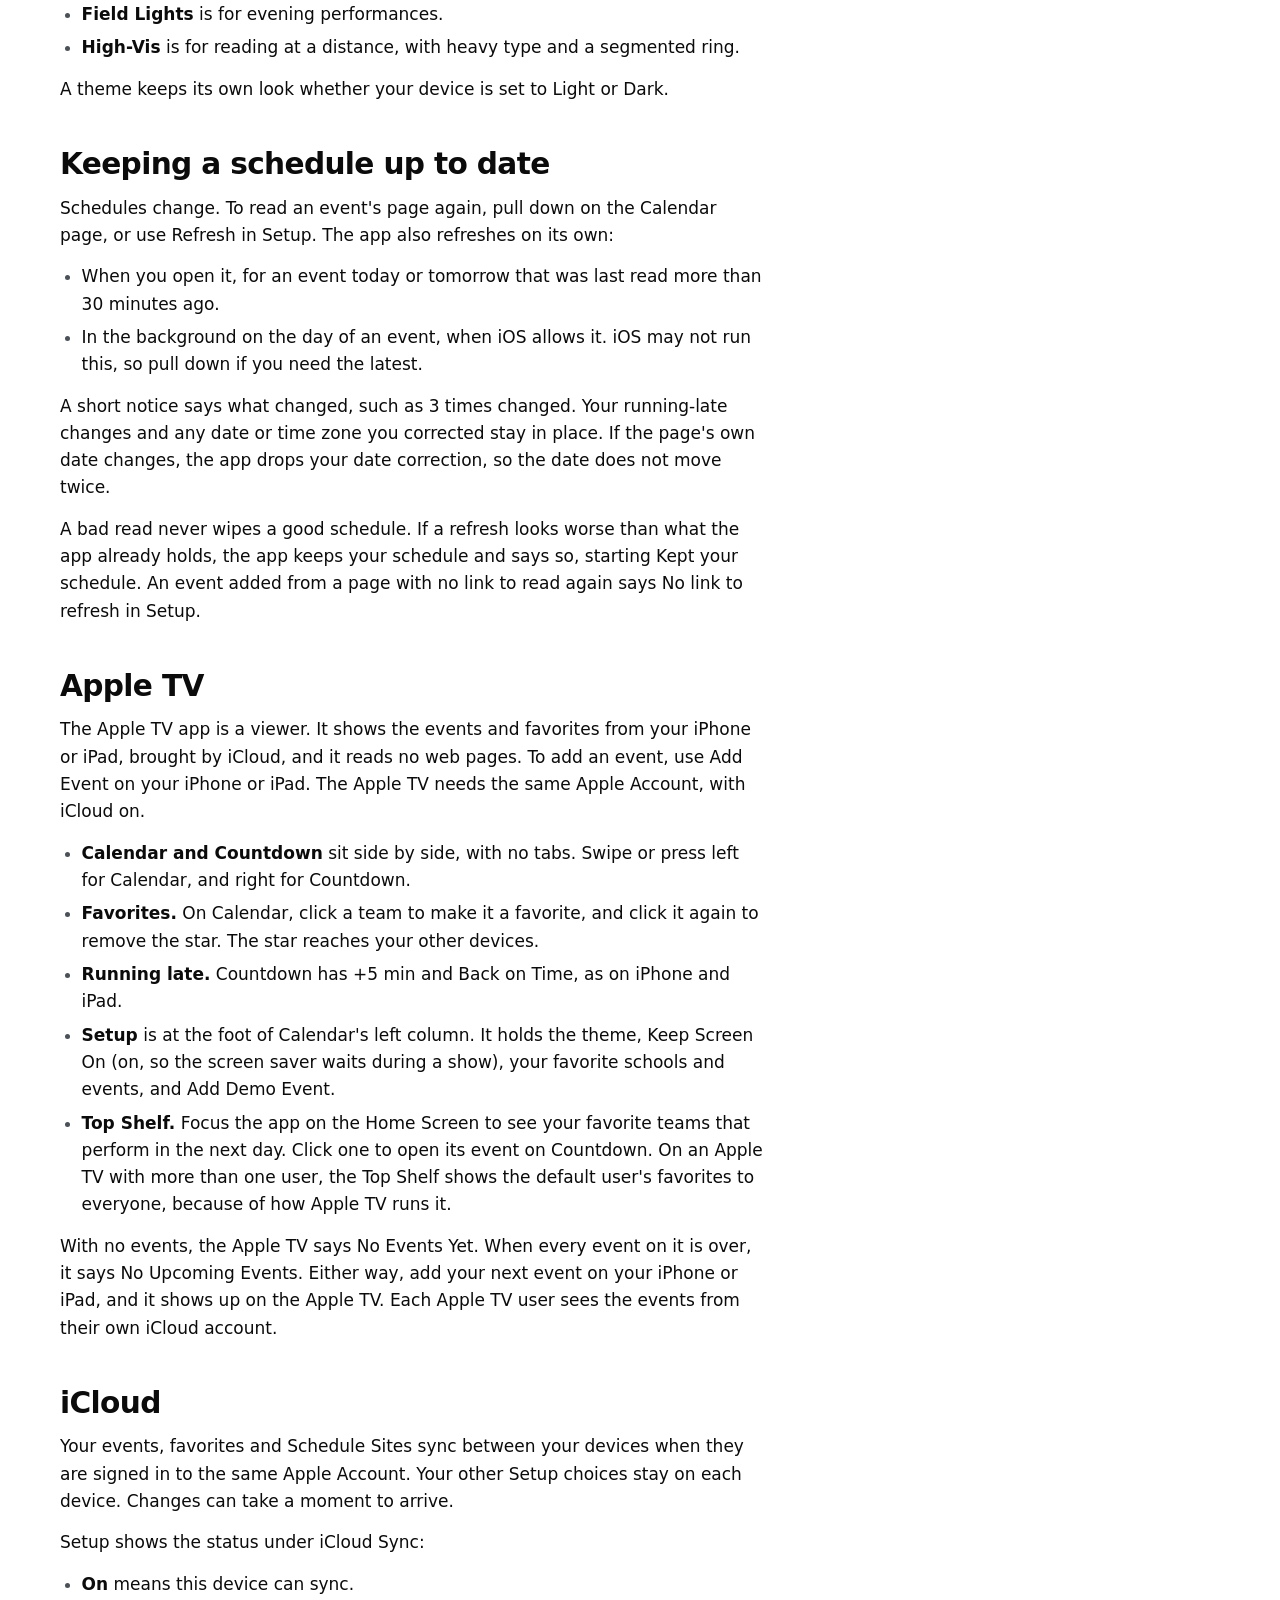
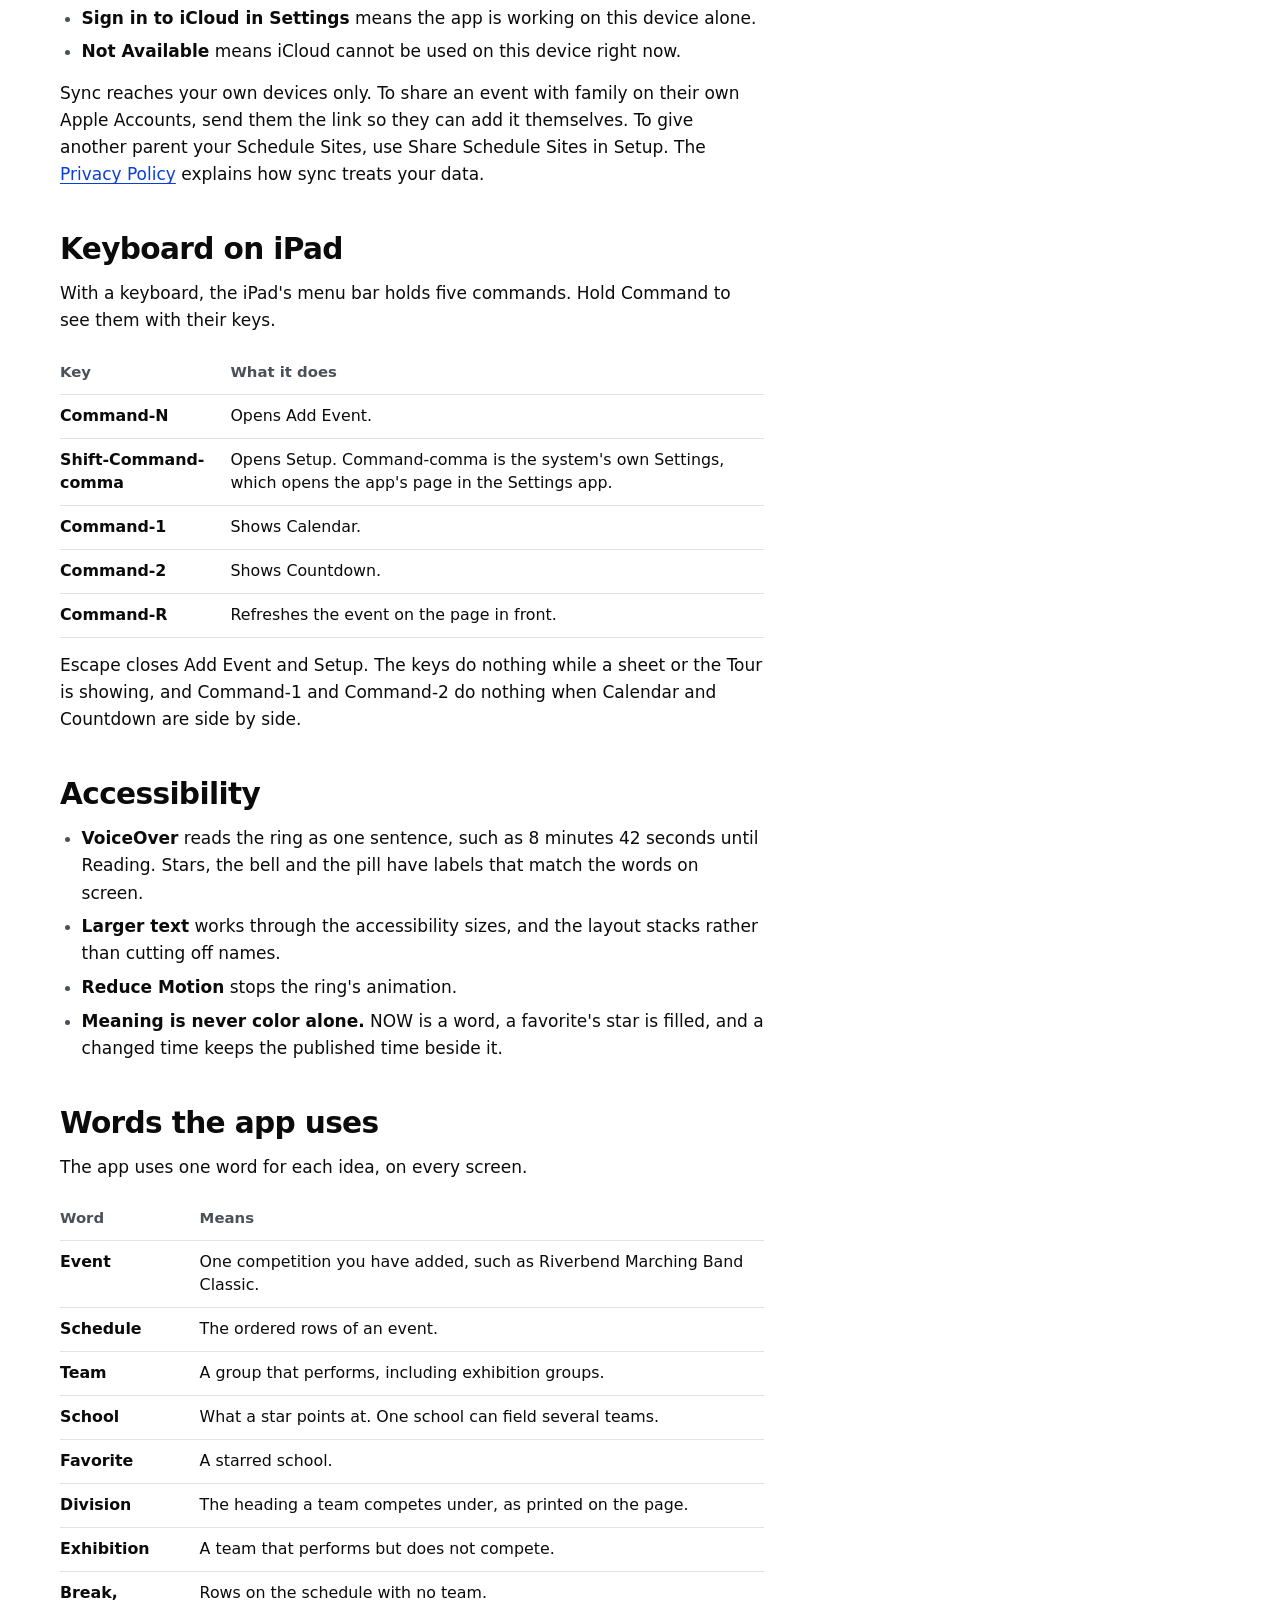
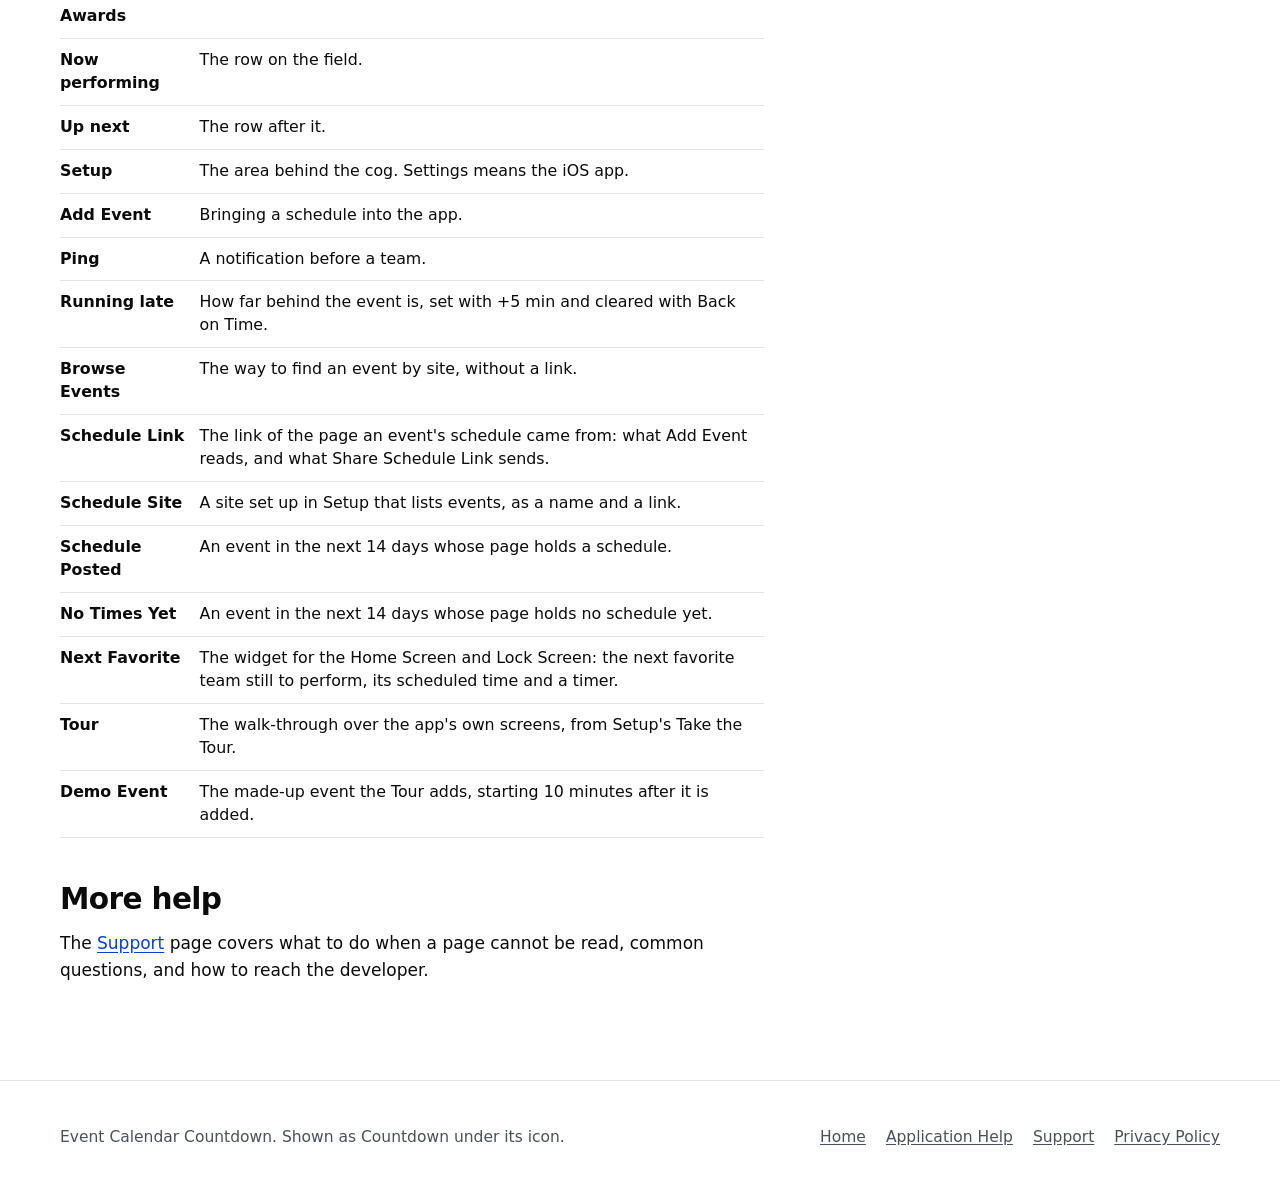
==== commit b36c11e4: "Say that the Top Shelf shows the Apple TV's default user's favorites to every user Co-Authored-By: C" ====
--- a/help/index.html
+++ b/help/index.html
@@ -296,7 +296,7 @@
   <li><strong>Favorites.</strong> On Calendar, click a team to make it a favorite, and click it again to remove the star. The star reaches your other devices.</li>
   <li><strong>Running late.</strong> Countdown has +5 min and Back on Time, as on iPhone and iPad.</li>
   <li><strong>Setup</strong> is at the foot of Calendar's left column. It holds the theme, Keep Screen On (on, so the screen saver waits during a show), your favorite schools and events, and Add Demo Event.</li>
-  <li><strong>Top Shelf.</strong> Focus the app on the Home Screen to see your favorite teams that perform in the next day. Click one to open its event on Countdown.</li>
+  <li><strong>Top Shelf.</strong> Focus the app on the Home Screen to see your favorite teams that perform in the next day. Click one to open its event on Countdown. On an Apple TV with more than one user, the Top Shelf shows the default user's favorites to everyone, because of how Apple TV runs it.</li>
 </ul>
 <p>With no events, the Apple TV says No Events Yet. When every event on it is over, it says No Upcoming Events. Either way, add your next event on your iPhone or iPad, and it shows up on the Apple TV. Each Apple TV user sees the events from their own iCloud account.</p>
 <h2 id="icloud">iCloud</h2>
